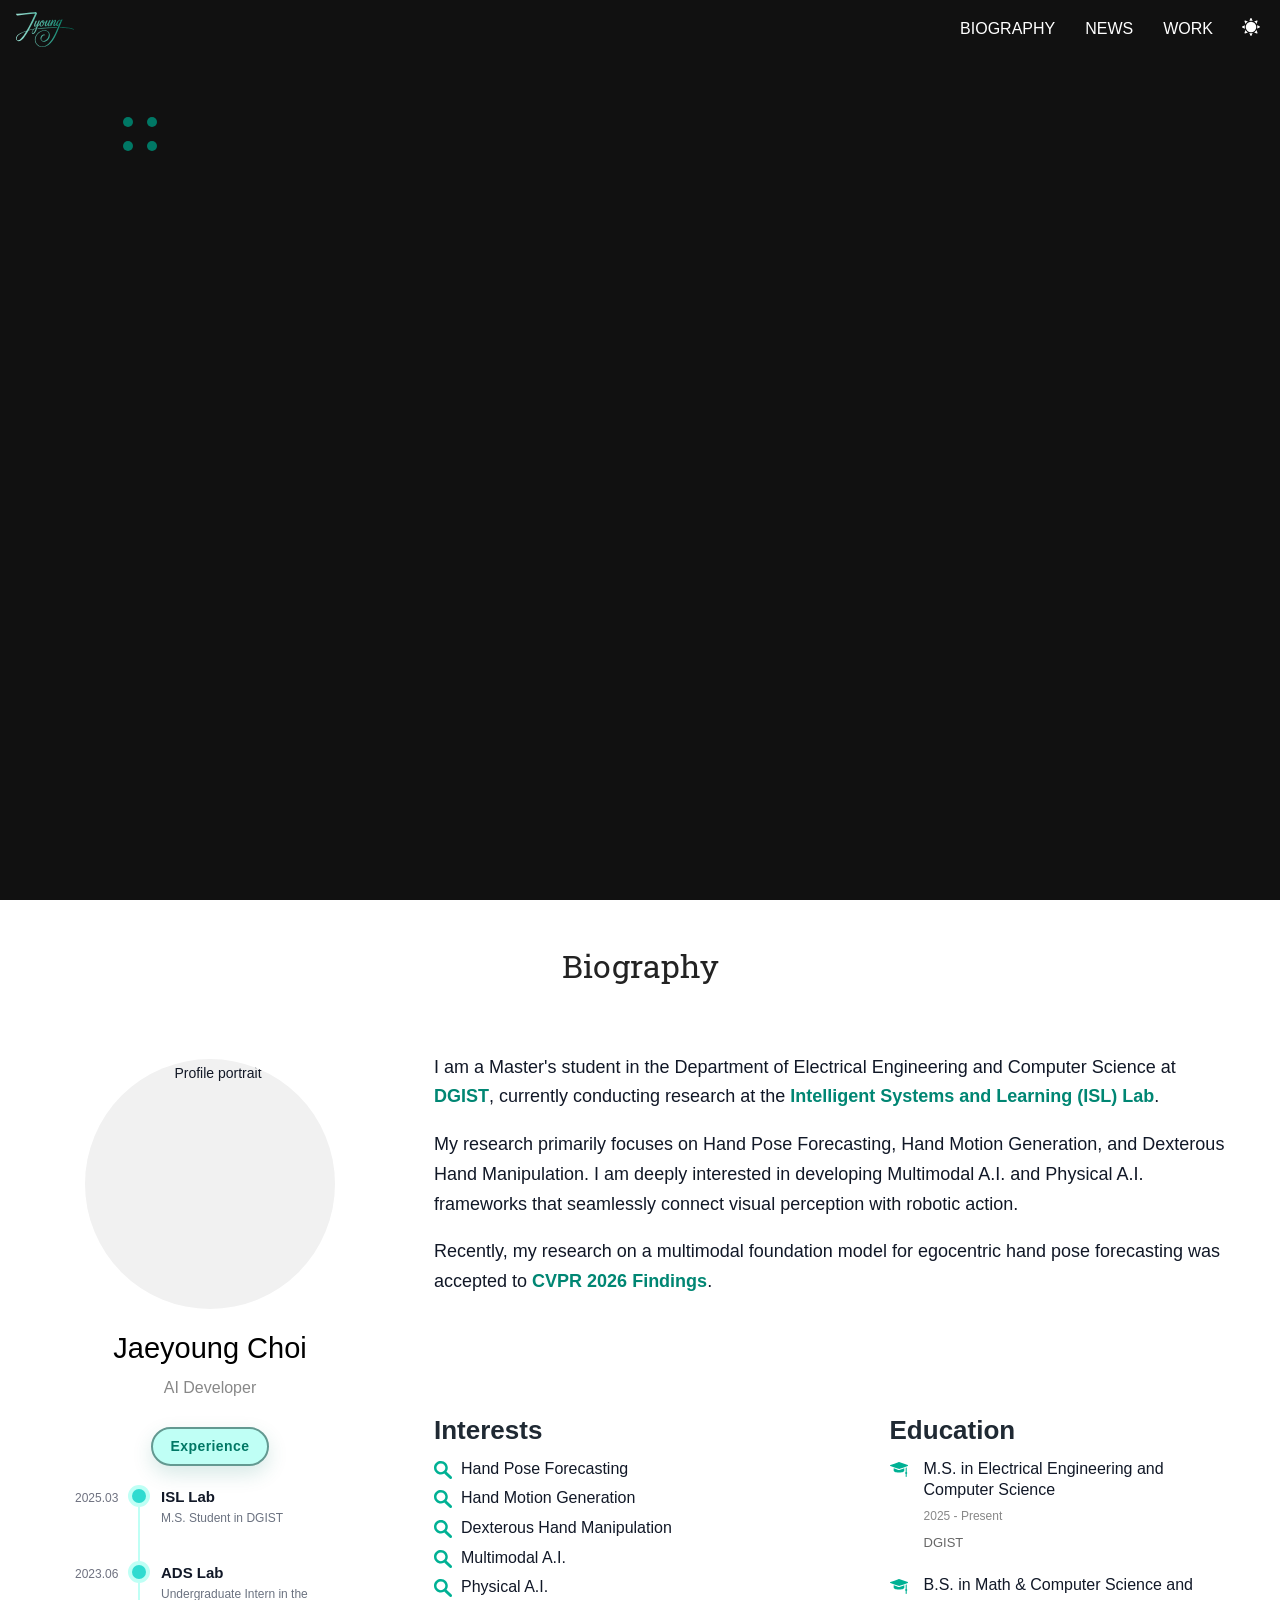
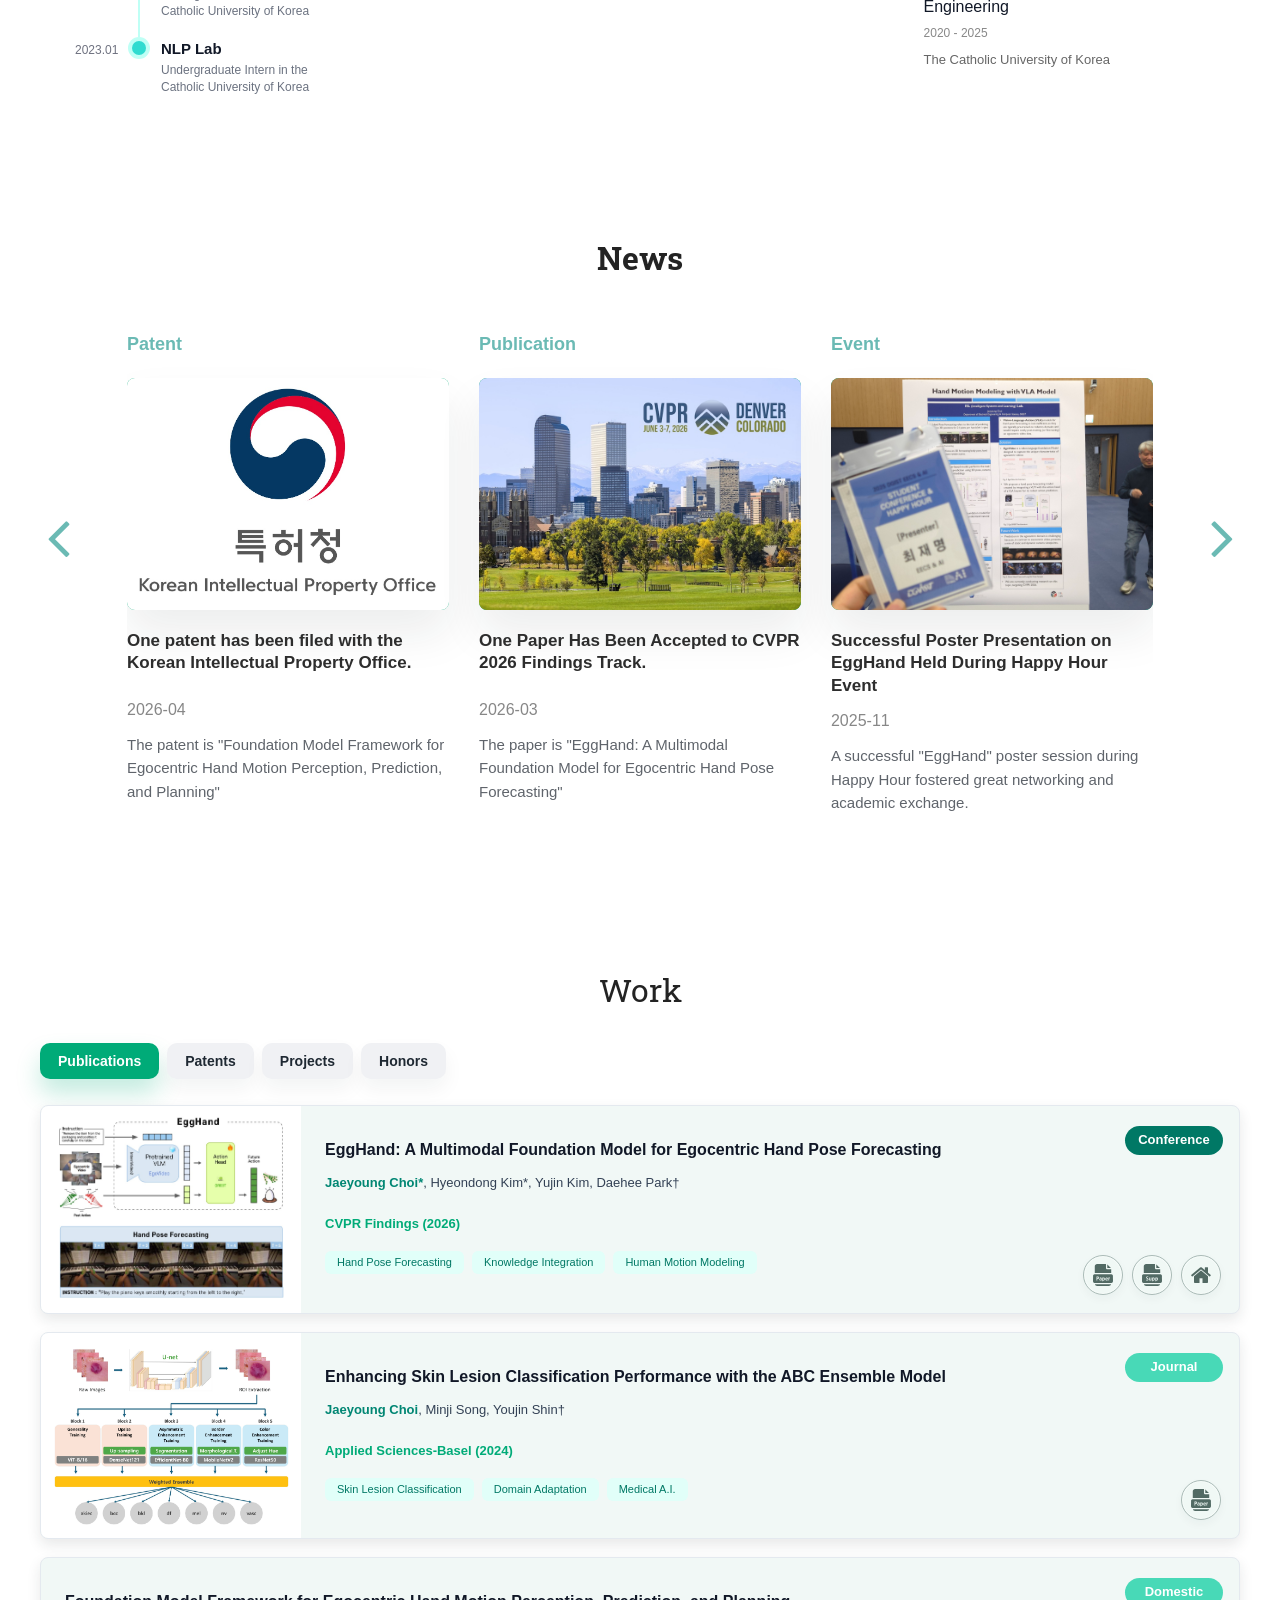
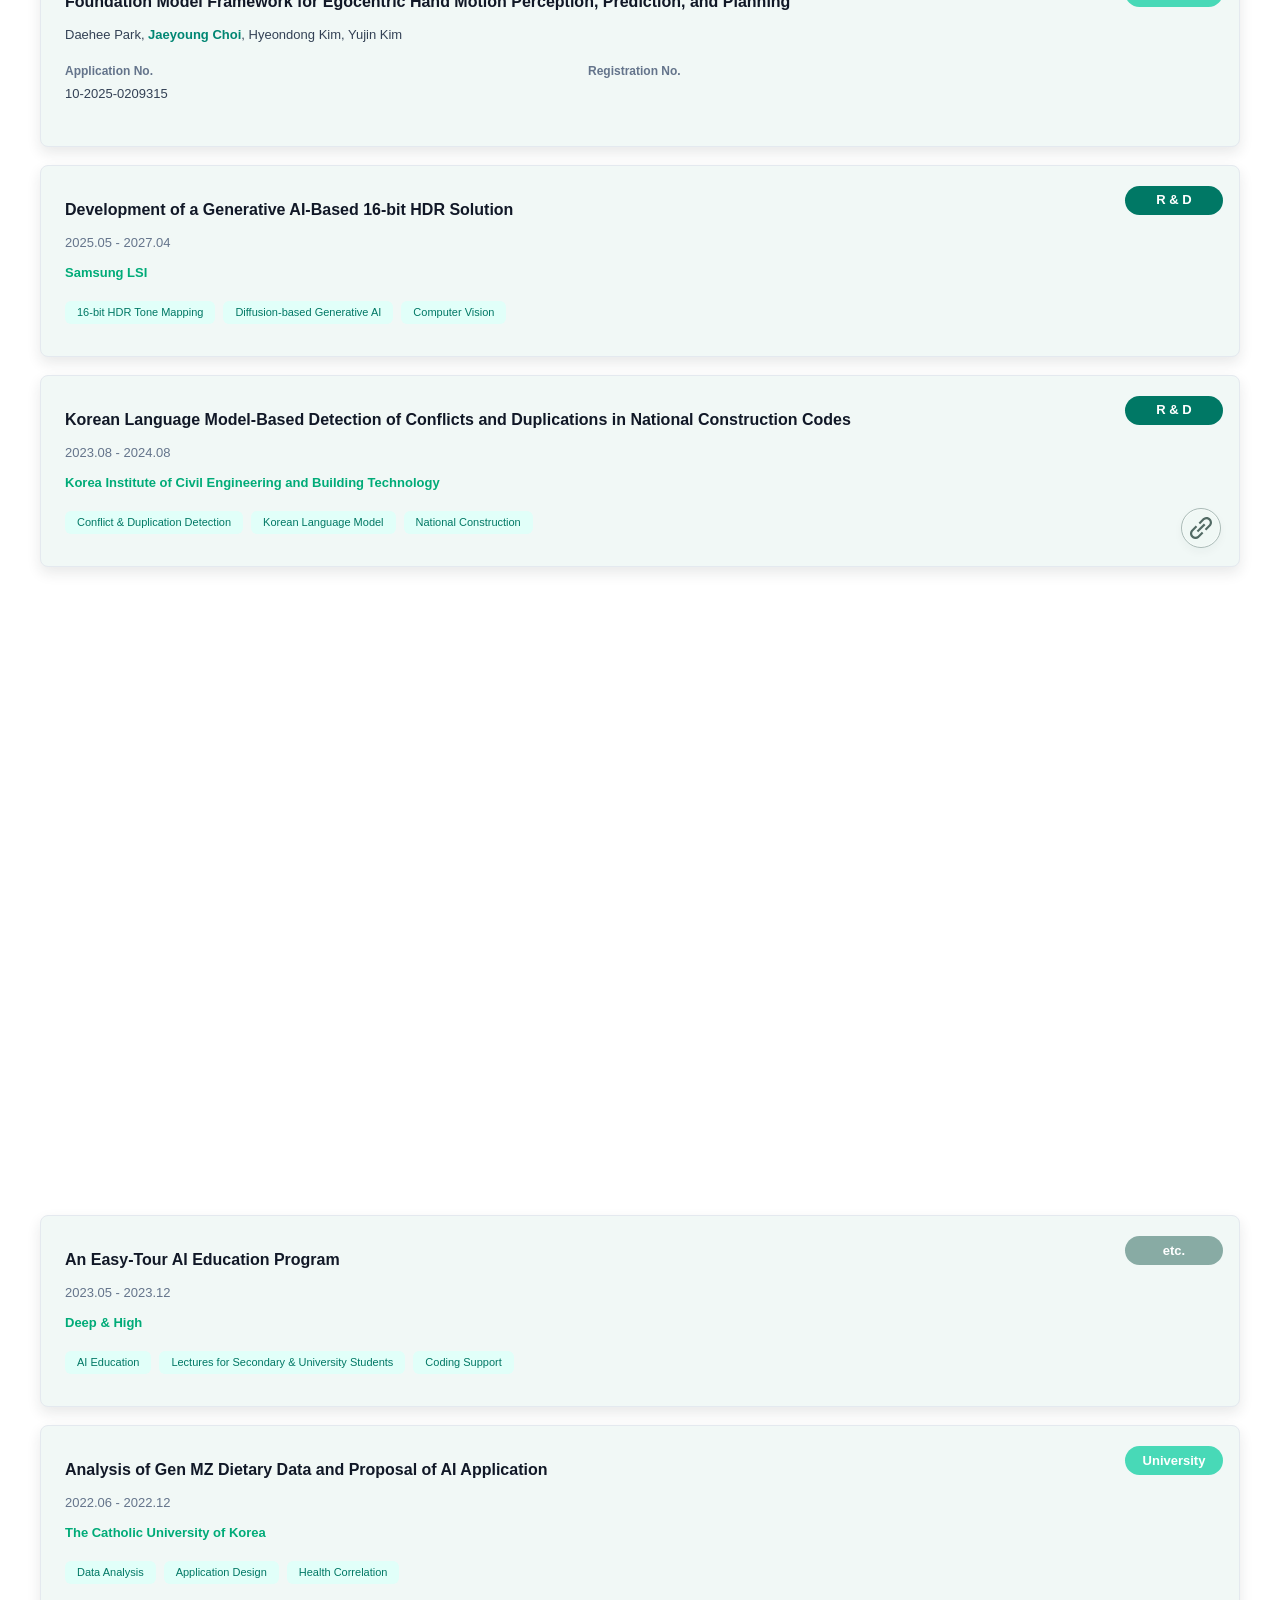
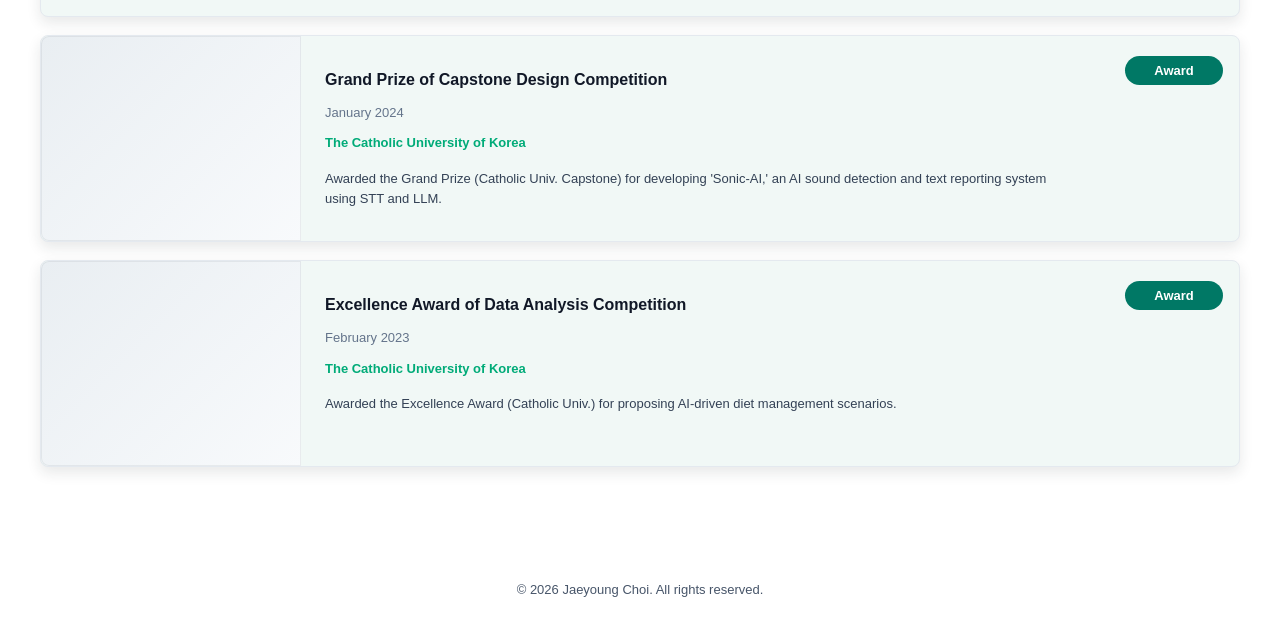
==== index.html @ e2208c58 "Add files via upload" ====
<!doctype html>
<html lang="en">
<head>
  <meta charset="utf-8">
  <meta name="viewport" content="width=device-width, initial-scale=1">
  <title>JYOUNG</title>
  <script>
    (function () {
      try {
        if (localStorage.getItem("personal-page-theme") === "dark") {
          document.documentElement.className += " theme-dark";
        }
      } catch (error) {}
    })();
  </script>

  <link rel="stylesheet" href="https://maxcdn.bootstrapcdn.com/bootstrap/3.4.1/css/bootstrap.min.css">
  <link rel="stylesheet" href="https://cdnjs.cloudflare.com/ajax/libs/font-awesome/4.7.0/css/font-awesome.min.css">
  <link rel="stylesheet" href="https://cdnjs.cloudflare.com/ajax/libs/fullPage.js/2.9.7/jquery.fullpage.min.css">
  <link rel="stylesheet" href="https://cdnjs.cloudflare.com/ajax/libs/animate.css/3.7.2/animate.min.css">
  <link href="https://fonts.googleapis.com/css?family=Montserrat:400,700|Roboto+Slab:700" rel="stylesheet">
  <link rel="icon" href="fig/favicon.ico?v=20260524-01" type="image/x-icon">
  <link rel="shortcut icon" href="fig/favicon.ico?v=20260524-01" type="image/x-icon">
  <link rel="stylesheet" href="css/main.css?v=20260524-09">
  <link rel="stylesheet" href="css/full.css?v=20260524-135">
</head>
<body>
  <!-- navbar header -->
  <div class="nav-header">
    <div class="nav-brand">
      <a href="#home" aria-label="Go to home">
        <img src="fig/home/logo.svg" alt="Jaeyoung Choi logo">
      </a>
    </div>
    <i class="fa fa-bars fa-3x"></i>
    <div class="header-links">
      <ul>
        <li class="theme-toggle-item">
          <button type="button" id="theme-toggle" class="theme-toggle" aria-label="Toggle dark mode" aria-pressed="false">
            <span class="theme-icon theme-icon-light" aria-hidden="true"></span>
            <span class="theme-icon theme-icon-dark" aria-hidden="true"></span>
            <i class="fa fa-moon-o theme-icon-fallback" aria-hidden="true"></i>
          </button>
        </li>
        <li data-menuanchor="work"><a href="#work">WORK</a></li>
        <li data-menuanchor="news"><a href="#news">NEWS</a></li>
        <li data-menuanchor="biography"><a href="#biography">BIOGRAPHY</a></li>
      </ul>
    </div>
  </div>
  <!-- end navbar header -->

  <!-- sidebar slider -->
  <div class="nav-screen">
    <i class="fa fa-times fa-3x"></i>
    <div class="nav-container">
      <div class="nav-links">
        <ul id='myMenu'>
          <li data-menuanchor="biography"><a href="#biography">BIOGRAPHY</a></li>
          <li data-menuanchor="news"><a href="#news">NEWS</a></li>
          <li data-menuanchor="work"><a href="#work">WORK</a></li>
        </ul>
      </div>
    </div>
  </div>
  <!-- end navbar slider -->

  <!-- begin fullpage -->

  <div id="fullpage">

    <!-- begin section -->

    <div class="section aboutme embedded-home" data-anchor="home">
      <div class="home-embed">
        <div class="wrapper">
          <canvas id="stars"></canvas>
          <canvas id="yahia"></canvas>
          <div class="container">
            <div class="template color-yellow" data-template="home">
              <main>
                <h1>
                  <span>A <mark>21 years</mark> old</span>
                  <span>interaction designer</span>
                </h1>
                <div class="p"><span>hello@yahiarefaiea.com</span><span>(+963) 96 2295 406</span></div>
                <div class="home-social-links" aria-label="Social links"></div>
                <div class="links">
                  <a class="link color-yellow" href="https://beta.yahiarefaiea.com/#bucket" title="View my bucket list" target="_blank">View my bucket list</a>
                  <a class="link color-green" href="https://beta.yahiarefaiea.com/#secret" title="Tell me a secret" target="_blank">Tell me a secret</a>
                  <a class="link color-red" href="https://beta.yahiarefaiea.com/Yahia_Refaiea_Resume.pdf" title="Download my resume" target="_blank">Download my resume</a>
                </div>
              </main>
              <div class="home-stats" aria-label="Work counts"></div>
            </div>
            <div class="loading" id="identity" title="Yahia Refaiea identity">
              <div></div>
              <div></div>
              <div></div>
              <div></div>
            </div>
            <a class="loading" id="signature" href="https://beta.yahiarefaiea.com/" title="Go to home" target="_blank"></a>
          </div>
        </div>
      </div>
    </div>
    <!-- end section -->

    <!-- begin section -->

    <div class="section biography-section" data-anchor="biography">
      <div class="biography">
        <h1 class="biography-title">Biography</h1>
        <aside class="biography-profile">
          <div class="biography-photo">
            <img src="fig/biography/new-person.png" alt="Profile portrait">
          </div>
          <h2>Yahia Refaiea</h2>
          <p>Interaction Designer</p>
          <div class="experience-timeline" aria-label="Experience">
            <h3>Experience</h3>
            <div class="experience-item">
              <div class="experience-marker">
                <span>2024</span>
                <i></i>
              </div>
              <div class="experience-copy">
                <strong>Portfolio Design</strong>
                <small>Personal website and interaction study</small>
              </div>
            </div>
            <div class="experience-item">
              <div class="experience-marker">
                <span>2023</span>
                <i></i>
              </div>
              <div class="experience-copy">
                <strong>Front-end Practice</strong>
                <small>Responsive layouts and UI components</small>
              </div>
            </div>
            <div class="experience-item">
              <div class="experience-marker">
                <span>2022</span>
                <i></i>
              </div>
              <div class="experience-copy">
                <strong>Creative Coding</strong>
                <small>Motion, particles, and visual experiments</small>
              </div>
            </div>
          </div>
        </aside>

        <main class="biography-content">
          <p>I am an interaction designer focused on shaping clean, responsive, and memorable digital experiences. I enjoy turning simple ideas into interfaces that feel clear, useful, and a little personal.</p>
          <p>My work combines visual design, front-end development, and motion details to build pages that feel natural across desktop and mobile. I care about readable layouts, gentle interaction, and making each screen easy to understand.</p>
          <p>Recently, I have been exploring portfolio systems, creative coding, and small interface moments that make personal websites feel alive without getting in the way.</p>

          <div class="biography-details">
            <section>
              <h2>Interests</h2>
              <ul>
                <li><i class="fa fa-book"></i> Interaction Design</li>
                <li><i class="fa fa-book"></i> Front-end Development</li>
                <li><i class="fa fa-book"></i> Creative Coding & Motion</li>
              </ul>
            </section>

            <section>
              <h2>Education</h2>
              <ul class="education-list">
                <li><i class="fa fa-graduation-cap"></i><span>Design Systems & Interface Craft</span><small>Portfolio Practice</small></li>
                <li><i class="fa fa-graduation-cap"></i><span>Responsive Web Design</span><small>Front-end Development</small></li>
                <li><i class="fa fa-graduation-cap"></i><span>Visual Communication</span><small>Interaction Design</small></li>
              </ul>
            </section>
          </div>
        </main>
      </div>
    </div>
    <!-- end section -->

    <!-- begin section -->

    <div class="section news-section fp-auto-height" data-anchor="news">
      <div class="news-content">
        <div class="news-heading">
          <h1 class="wow fadeInDown" data-wow-delay="0.2s">News</h1>
        </div>
        <div class="news-carousel">
          <button class="news-arrow news-arrow-left" type="button" aria-label="Previous news">
            <i class="fa fa-angle-left" aria-hidden="true"></i>
          </button>
          <div class="news-list">
            <article class="news-item wow fadeInUp" data-wow-delay="0.2s">
              <strong class="news-category">Publication</strong>
              <div class="news-thumb news-thumb-icml" aria-label="ICML 2026">
                <span>ICML</span>
                <small>International Conference<br>On Machine Learning</small>
              </div>
              <h2>3 papers have been accepted to ICML 2026</h2>
              <time datetime="2026-05">2026-05</time>
              <p>Research updates and publication details can be summarized here.</p>
            </article>
            <article class="news-item wow fadeInUp" data-wow-delay="0.3s">
              <strong class="news-category">Publication</strong>
              <div class="news-thumb news-thumb-neuro" aria-label="Neurocomputing">
                <span>Neurocomputing</span>
                <small>An International Journal</small>
              </div>
              <h2>One paper has been accepted to Neurocomputing</h2>
              <time datetime="2026-05">2026-05</time>
              <p>A short description for this news item can be written in this area.</p>
            </article>
            <article class="news-item wow fadeInUp" data-wow-delay="0.4s">
              <strong class="news-category">Award</strong>
              <div class="news-thumb news-thumb-award" aria-label="Science and ICT Day 2026">
                <span>2026</span>
                <small>Science &amp; ICT Day</small>
              </div>
              <h2>Prof. Minsu Cho was awarded the Presidential Commendation at the...</h2>
              <time datetime="2026-04">2026-04</time>
              <p>Use this space for additional award context or a brief announcement.</p>
            </article>
            <article class="news-item wow fadeInUp" data-wow-delay="0.5s">
              <strong class="news-category">Award</strong>
              <div class="news-thumb news-thumb-postech" aria-label="POSTECH">
                <span>POSTECH</span>
              </div>
              <h2>Hyunmin Kim won the POSTECHIAN fellowship award.</h2>
              <time datetime="2026-03">2026-03</time>
              <p>Supporting notes for the fellowship news can be placed below the date.</p>
            </article>
          </div>
          <button class="news-arrow news-arrow-right" type="button" aria-label="Next news">
            <i class="fa fa-angle-right" aria-hidden="true"></i>
          </button>
        </div>
      </div>
    </div>
    <!-- end section -->

    <!-- begin section -->

    <div class="section work-section" data-anchor="work">
      <div class="work-content">
        <h1 class="wow fadeInDown" data-wow-delay="0.2s">Work</h1>
        <div class="work-filters" aria-label="Work filters">
          <button class="work-filter is-active" type="button" data-work-filter="publications">Publications</button>
          <button class="work-filter" type="button" data-work-filter="patents">Patents</button>
          <button class="work-filter" type="button" data-work-filter="projects">Projects</button>
          <button class="work-filter" type="button" data-work-filter="awards">Honors</button>
        </div>
        <div class="work-list">
          <article class="work-item has-work-links" data-work-category="publications">
            <div class="work-thumb" aria-label="Publication image placeholder"></div>
            <span class="work-badge is-arxiv">arXiv</span>
            <div class="work-copy">
              <h2>BitTP: The Lightweight Trajectory Prediction Model with BitLLM for Edge-Devices</h2>
              <p class="work-authors">Mincheol Kang*, Hyunjin Lim*, Bomin Kang*, Daehee Park</p>
              <p class="work-venue">CVPR Findings (2026)</p>
              <ul class="work-tags">
                <li>LLM Quantization</li>
                <li>On-Device A.I.</li>
                <li>Autonomous Driving</li>
              </ul>
            </div>
            <div class="work-links">
              <a class="work-link is-paper" href="#paper" target="_self" rel="noopener" aria-label="Paper">
                <span class="work-link-file"><i class="fa fa-file-text-o" aria-hidden="true"></i><span class="work-link-file-label">Paper</span></span>
              </a>
              <a class="work-link is-supp" href="#supp" target="_self" rel="noopener" aria-label="Supp">
                <span class="work-link-file"><i class="fa fa-file-archive-o" aria-hidden="true"></i><span class="work-link-file-label">Supp</span></span>
              </a>
              <a class="work-link is-home" href="#project" target="_self" rel="noopener" aria-label="Project">
                <i class="fa fa-home" aria-hidden="true"></i>
              </a>
              <a class="work-link is-github" href="#code" target="_self" rel="noopener" aria-label="Code">
                <i class="fa fa-github" aria-hidden="true"></i>
              </a>
            </div>
          </article>
          <article class="work-item" data-work-category="publications">
            <div class="work-thumb" aria-label="Publication image placeholder"></div>
            <span class="work-badge">Conference</span>
            <div class="work-copy">
              <h2>EggHand: A Multimodal Foundation Model for Egocentric Hand Pose Forecasting</h2>
              <p class="work-authors">Jaeyoung Choi*, Hyeondong Kim*, Yujin Kim, Daehee Park</p>
              <p class="work-venue">CVPR Findings (2026)</p>
              <ul class="work-tags">
                <li>Hand Pose Forecasting</li>
                <li>Knowledge Integration</li>
                <li>Human Motion Modeling</li>
              </ul>
            </div>
          </article>
          <article class="work-item has-work-links" data-work-category="projects">
            <span class="work-badge is-etc">etc.</span>
            <h2>Personal Website: Responsive Portfolio Interface and Interaction System</h2>
            <time class="work-period" datetime="2026">2026 - Present</time>
            <p class="work-institution">Independent Design and Front-end Project</p>
            <ul class="work-tags">
              <li>Interaction Design</li>
              <li>Responsive Layout</li>
              <li>Creative Coding</li>
            </ul>
            <div class="work-links">
              <a class="work-link is-link" href="#project-link" target="_self" rel="noopener" aria-label="Link">
                <i class="fa fa-link" aria-hidden="true"></i>
              </a>
            </div>
          </article>
          <article class="work-item" data-work-category="projects">
            <span class="work-badge is-university">University</span>
            <h2>University Interface Study for Biography, News, and Work Sections</h2>
            <time class="work-period" datetime="2026">2026</time>
            <p class="work-institution">Personal Page Study</p>
            <ul class="work-tags">
              <li>Information Architecture</li>
              <li>Section Design</li>
              <li>UI Refinement</li>
            </ul>
          </article>
          <article class="work-item has-work-links" data-work-category="patents">
            <span class="work-badge is-domestic">Domestic</span>
            <h2>Adaptive Interaction Layout System for Personal Web Interfaces</h2>
            <p class="work-inventors">Yahia Refaiea</p>
            <dl class="work-patent-meta">
              <div>
                <dt>Application No.</dt>
                <dd>10-2026-0000000</dd>
              </div>
              <div>
                <dt>Registration No.</dt>
                <dd>10-0000000</dd>
              </div>
            </dl>
            <div class="work-links">
              <a class="work-link is-link" href="#patent-link" target="_self" rel="noopener" aria-label="Link">
                <i class="fa fa-link" aria-hidden="true"></i>
              </a>
            </div>
          </article>
          <article class="work-item" data-work-category="patents">
            <span class="work-badge is-international">International</span>
            <h2>International Adaptive Interaction Layout System for Personal Web Interfaces</h2>
            <p class="work-inventors">Yahia Refaiea</p>
            <dl class="work-patent-meta">
              <div>
                <dt>Application No.</dt>
                <dd></dd>
              </div>
              <div>
                <dt>Registration No.</dt>
                <dd></dd>
              </div>
            </dl>
          </article>
          <article class="work-item" data-work-category="awards">
            <div class="work-thumb" aria-label="Award image placeholder"></div>
            <span class="work-badge">Award</span>
            <div class="work-copy">
              <h2>Interaction Design Excellence Award</h2>
              <time class="work-date" datetime="2026-03">March 2026</time>
              <p class="work-affiliation">Personal Website Project</p>
              <p class="work-description">Recognized for a responsive portfolio interface, refined visual hierarchy, and interactive first-screen experience.</p>
            </div>
          </article>
          <article class="work-item" data-work-category="awards">
            <div class="work-thumb" aria-label="Grant image placeholder"></div>
            <span class="work-badge is-grant">Grant</span>
            <div class="work-copy">
              <h2>Creative Interface Development Grant</h2>
              <time class="work-date" datetime="2026-02">February 2026</time>
              <p class="work-affiliation">Independent Design Study</p>
              <p class="work-description">Supported continued exploration of motion, responsive layout systems, and personal web interaction patterns.</p>
            </div>
          </article>
        </div>
        <p class="work-empty">No items yet.</p>
      </div>
    </div>
    <!-- end section -->

    <footer class="site-copyright">
      &copy; 2026 Jaeyoung Choi. All rights reserved.
    </footer>

  </div>
  <!-- end fullpage -->
  <script src="js/theme.js?v=20260524-02"></script>
  <script src="https://ajax.googleapis.com/ajax/libs/jquery/2.2.4/jquery.min.js"></script>
  <script src="https://maxcdn.bootstrapcdn.com/bootstrap/3.4.1/js/bootstrap.min.js"></script>
  <script src="https://cdnjs.cloudflare.com/ajax/libs/fullPage.js/2.9.7/jquery.fullpage.min.js"></script>
  <script src="https://cdnjs.cloudflare.com/ajax/libs/wow/1.1.2/wow.min.js"></script>
  <script src="https://cdnjs.cloudflare.com/ajax/libs/three.js/r128/three.min.js"></script>
  <script src="https://cdnjs.cloudflare.com/ajax/libs/mobile-detect/1.4.5/mobile-detect.min.js"></script>
  <script src="https://cdnjs.cloudflare.com/ajax/libs/malihu-custom-scrollbar-plugin/3.1.5/jquery.mCustomScrollbar.concat.min.js"></script>
  <script src="js/content-loader.js?v=20260524-29"></script>
  <script src="js/main.js?v=20260524-16"></script>
  <script src="js/full.js?v=20260524-35"></script>
</body>
</html>
---- css/main.css ----
/*
 *  yahiarefaiea-official-website-beta 1.0.0
 *  
 *  I’m a 21 years old handsome guy who grows up in a small town in Syria.
 *  http://beta.yahiarefaiea.com/
 *  hello@yahiarefaiea.com
 *  
 *  Last update on: 2018/10/24
 *  ©2018 Yahia Refaiea. all rights reserved.
 */

.mCustomScrollbar {
  -ms-touch-action: pinch-zoom;
  touch-action: pinch-zoom;
/* direct pointer events to js */
}
.mCustomScrollbar.mCS_no_scrollbar,
.mCustomScrollbar.mCS_touch_action {
  -ms-touch-action: auto;
  touch-action: auto;
}
.mCustomScrollBox {
/* contains plugin's markup */
  position: relative;
  overflow: hidden;
  height: 100%;
  max-width: 100%;
  outline: none;
  direction: ltr;
}
.mCSB_container {
/* contains the original content */
  overflow: hidden;
  width: auto;
  height: auto;
}
.mCSB_inside > .mCSB_container {
  margin-right: 30px;
}
.mCSB_container.mCS_no_scrollbar_y.mCS_y_hidden {
  margin-right: 0;
}
.mCS-dir-rtl > .mCSB_inside > .mCSB_container {
/* RTL direction/left-side scrollbar */
  margin-right: 0;
  margin-left: 30px;
}
.mCS-dir-rtl > .mCSB_inside > .mCSB_container.mCS_no_scrollbar_y.mCS_y_hidden {
  margin-left: 0;
}
.mCSB_scrollTools {
/* contains scrollbar markup (draggable element, dragger rail, buttons etc.) */
  position: absolute;
  width: 16px;
  height: auto;
  left: auto;
  top: 0;
  right: 0;
  bottom: 0;
}
.mCSB_outside + .mCSB_scrollTools {
  right: -26px;
}
.mCS-dir-rtl > .mCSB_inside > .mCSB_scrollTools,
.mCS-dir-rtl > .mCSB_outside + .mCSB_scrollTools {
/* RTL direction/left-side scrollbar */
  right: auto;
  left: 0;
}
.mCS-dir-rtl > .mCSB_outside + .mCSB_scrollTools {
  left: -26px;
}
.mCSB_scrollTools .mCSB_draggerContainer {
/* contains the draggable element and dragger rail markup */
  position: absolute;
  top: 0;
  left: 0;
  bottom: 0;
  right: 0;
  height: auto;
}
.mCSB_scrollTools a + .mCSB_draggerContainer {
  margin: 20px 0;
}
.mCSB_scrollTools .mCSB_draggerRail {
  width: 2px;
  height: 100%;
  margin: 0 auto;
  -webkit-border-radius: 16px;
  -moz-border-radius: 16px;
  border-radius: 16px;
}
.mCSB_scrollTools .mCSB_dragger {
/* the draggable element */
  cursor: pointer;
  width: 100%;
  height: 30px; /* minimum dragger height */
  z-index: 1;
}
.mCSB_scrollTools .mCSB_dragger .mCSB_dragger_bar {
/* the dragger element */
  position: relative;
  width: 4px;
  height: 100%;
  margin: 0 auto;
  -webkit-border-radius: 16px;
  -moz-border-radius: 16px;
  border-radius: 16px;
  text-align: center;
}
.mCSB_scrollTools_vertical.mCSB_scrollTools_onDrag_expand .mCSB_dragger.mCSB_dragger_onDrag_expanded .mCSB_dragger_bar,
.mCSB_scrollTools_vertical.mCSB_scrollTools_onDrag_expand .mCSB_draggerContainer:hover .mCSB_dragger .mCSB_dragger_bar {
  width: 12px;
/* auto-expanded scrollbar */
}
.mCSB_scrollTools_vertical.mCSB_scrollTools_onDrag_expand .mCSB_dragger.mCSB_dragger_onDrag_expanded + .mCSB_draggerRail,
.mCSB_scrollTools_vertical.mCSB_scrollTools_onDrag_expand .mCSB_draggerContainer:hover .mCSB_draggerRail {
  width: 8px;
/* auto-expanded scrollbar */
}
.mCSB_scrollTools .mCSB_buttonUp,
.mCSB_scrollTools .mCSB_buttonDown {
  display: block;
  position: absolute;
  height: 20px;
  width: 100%;
  overflow: hidden;
  margin: 0 auto;
  cursor: pointer;
}
.mCSB_scrollTools .mCSB_buttonDown {
  bottom: 0;
}
.mCSB_horizontal.mCSB_inside > .mCSB_container {
  margin-right: 0;
  margin-bottom: 30px;
}
.mCSB_horizontal.mCSB_outside > .mCSB_container {
  min-height: 100%;
}
.mCSB_horizontal > .mCSB_container.mCS_no_scrollbar_x.mCS_x_hidden {
  margin-bottom: 0;
}
.mCSB_scrollTools.mCSB_scrollTools_horizontal {
  width: auto;
  height: 16px;
  top: auto;
  right: 0;
  bottom: 0;
  left: 0;
}
.mCustomScrollBox + .mCSB_scrollTools.mCSB_scrollTools_horizontal,
.mCustomScrollBox + .mCSB_scrollTools + .mCSB_scrollTools.mCSB_scrollTools_horizontal {
  bottom: -26px;
}
.mCSB_scrollTools.mCSB_scrollTools_horizontal a + .mCSB_draggerContainer {
  margin: 0 20px;
}
.mCSB_scrollTools.mCSB_scrollTools_horizontal .mCSB_draggerRail {
  width: 100%;
  height: 2px;
  margin: 7px 0;
}
.mCSB_scrollTools.mCSB_scrollTools_horizontal .mCSB_dragger {
  width: 30px; /* minimum dragger width */
  height: 100%;
  left: 0;
}
.mCSB_scrollTools.mCSB_scrollTools_horizontal .mCSB_dragger .mCSB_dragger_bar {
  width: 100%;
  height: 4px;
  margin: 6px auto;
}
.mCSB_scrollTools_horizontal.mCSB_scrollTools_onDrag_expand .mCSB_dragger.mCSB_dragger_onDrag_expanded .mCSB_dragger_bar,
.mCSB_scrollTools_horizontal.mCSB_scrollTools_onDrag_expand .mCSB_draggerContainer:hover .mCSB_dragger .mCSB_dragger_bar {
  height: 12px; /* auto-expanded scrollbar */
  margin: 2px auto;
}
.mCSB_scrollTools_horizontal.mCSB_scrollTools_onDrag_expand .mCSB_dragger.mCSB_dragger_onDrag_expanded + .mCSB_draggerRail,
.mCSB_scrollTools_horizontal.mCSB_scrollTools_onDrag_expand .mCSB_draggerContainer:hover .mCSB_draggerRail {
  height: 8px; /* auto-expanded scrollbar */
  margin: 4px 0;
}
.mCSB_scrollTools.mCSB_scrollTools_horizontal .mCSB_buttonLeft,
.mCSB_scrollTools.mCSB_scrollTools_horizontal .mCSB_buttonRight {
  display: block;
  position: absolute;
  width: 20px;
  height: 100%;
  overflow: hidden;
  margin: 0 auto;
  cursor: pointer;
}
.mCSB_scrollTools.mCSB_scrollTools_horizontal .mCSB_buttonLeft {
  left: 0;
}
.mCSB_scrollTools.mCSB_scrollTools_horizontal .mCSB_buttonRight {
  right: 0;
}
.mCSB_container_wrapper {
  position: absolute;
  height: auto;
  width: auto;
  overflow: hidden;
  top: 0;
  left: 0;
  right: 0;
  bottom: 0;
  margin-right: 30px;
  margin-bottom: 30px;
}
.mCSB_container_wrapper > .mCSB_container {
  padding-right: 30px;
  padding-bottom: 30px;
  -webkit-box-sizing: border-box;
  -moz-box-sizing: border-box;
  box-sizing: border-box;
}
.mCSB_vertical_horizontal > .mCSB_scrollTools.mCSB_scrollTools_vertical {
  bottom: 20px;
}
.mCSB_vertical_horizontal > .mCSB_scrollTools.mCSB_scrollTools_horizontal {
  right: 20px;
}
.mCSB_container_wrapper.mCS_no_scrollbar_x.mCS_x_hidden + .mCSB_scrollTools.mCSB_scrollTools_vertical {
  bottom: 0;
}
.mCSB_container_wrapper.mCS_no_scrollbar_y.mCS_y_hidden + .mCSB_scrollTools ~ .mCSB_scrollTools.mCSB_scrollTools_horizontal,
.mCS-dir-rtl > .mCustomScrollBox.mCSB_vertical_horizontal.mCSB_inside > .mCSB_scrollTools.mCSB_scrollTools_horizontal {
  right: 0;
}
.mCS-dir-rtl > .mCustomScrollBox.mCSB_vertical_horizontal.mCSB_inside > .mCSB_scrollTools.mCSB_scrollTools_horizontal {
  left: 20px;
}
.mCS-dir-rtl > .mCustomScrollBox.mCSB_vertical_horizontal.mCSB_inside > .mCSB_container_wrapper.mCS_no_scrollbar_y.mCS_y_hidden + .mCSB_scrollTools ~ .mCSB_scrollTools.mCSB_scrollTools_horizontal {
  left: 0;
}
.mCS-dir-rtl > .mCSB_inside > .mCSB_container_wrapper {
/* RTL direction/left-side scrollbar */
  margin-right: 0;
  margin-left: 30px;
}
.mCSB_container_wrapper.mCS_no_scrollbar_y.mCS_y_hidden > .mCSB_container {
  padding-right: 0;
}
.mCSB_container_wrapper.mCS_no_scrollbar_x.mCS_x_hidden > .mCSB_container {
  padding-bottom: 0;
}
.mCustomScrollBox.mCSB_vertical_horizontal.mCSB_inside > .mCSB_container_wrapper.mCS_no_scrollbar_y.mCS_y_hidden {
  margin-right: 0; /* non-visible scrollbar */
  margin-left: 0;
}
.mCustomScrollBox.mCSB_vertical_horizontal.mCSB_inside > .mCSB_container_wrapper.mCS_no_scrollbar_x.mCS_x_hidden {
  margin-bottom: 0;
}
.mCSB_scrollTools,
.mCSB_scrollTools .mCSB_dragger .mCSB_dragger_bar,
.mCSB_scrollTools .mCSB_buttonUp,
.mCSB_scrollTools .mCSB_buttonDown,
.mCSB_scrollTools .mCSB_buttonLeft,
.mCSB_scrollTools .mCSB_buttonRight {
  -webkit-transition: opacity 0.2s ease-in-out, background-color 0.2s ease-in-out;
  -moz-transition: opacity 0.2s ease-in-out, background-color 0.2s ease-in-out;
  -o-transition: opacity 0.2s ease-in-out, background-color 0.2s ease-in-out;
  -webkit-transition: opacity 0.2s ease-in-out, background-color 0.2s ease-in-out;
  transition: opacity 0.2s ease-in-out, background-color 0.2s ease-in-out;
}
.mCSB_scrollTools_vertical.mCSB_scrollTools_onDrag_expand .mCSB_dragger_bar,
.mCSB_scrollTools_vertical.mCSB_scrollTools_onDrag_expand .mCSB_draggerRail,
.mCSB_scrollTools_horizontal.mCSB_scrollTools_onDrag_expand .mCSB_dragger_bar,
.mCSB_scrollTools_horizontal.mCSB_scrollTools_onDrag_expand .mCSB_draggerRail {
  -webkit-transition: width 0.2s ease-out 0.2s, height 0.2s ease-out 0.2s, margin-left 0.2s ease-out 0.2s, margin-right 0.2s ease-out 0.2s, margin-top 0.2s ease-out 0.2s, margin-bottom 0.2s ease-out 0.2s, opacity 0.2s ease-in-out, background-color 0.2s ease-in-out;
  -moz-transition: width 0.2s ease-out 0.2s, height 0.2s ease-out 0.2s, margin-left 0.2s ease-out 0.2s, margin-right 0.2s ease-out 0.2s, margin-top 0.2s ease-out 0.2s, margin-bottom 0.2s ease-out 0.2s, opacity 0.2s ease-in-out, background-color 0.2s ease-in-out;
  -o-transition: width 0.2s ease-out 0.2s, height 0.2s ease-out 0.2s, margin-left 0.2s ease-out 0.2s, margin-right 0.2s ease-out 0.2s, margin-top 0.2s ease-out 0.2s, margin-bottom 0.2s ease-out 0.2s, opacity 0.2s ease-in-out, background-color 0.2s ease-in-out;
  -webkit-transition: width 0.2s ease-out 0.2s, height 0.2s ease-out 0.2s, margin-left 0.2s ease-out 0.2s, margin-right 0.2s ease-out 0.2s, margin-top 0.2s ease-out 0.2s, margin-bottom 0.2s ease-out 0.2s, opacity 0.2s ease-in-out, background-color 0.2s ease-in-out;
  transition: width 0.2s ease-out 0.2s, height 0.2s ease-out 0.2s, margin-left 0.2s ease-out 0.2s, margin-right 0.2s ease-out 0.2s, margin-top 0.2s ease-out 0.2s, margin-bottom 0.2s ease-out 0.2s, opacity 0.2s ease-in-out, background-color 0.2s ease-in-out;
}
.mCSB_scrollTools {
  -ms-filter: "progid:DXImageTransform.Microsoft.Alpha(Opacity=75)";
  filter: alpha(opacity=75);
  opacity: 0.75;
  filter: "alpha(opacity=75)";
  -ms-filter: "alpha(opacity=75)";
}
.mCS-autoHide > .mCustomScrollBox > .mCSB_scrollTools,
.mCS-autoHide > .mCustomScrollBox ~ .mCSB_scrollTools {
  -ms-filter: "progid:DXImageTransform.Microsoft.Alpha(Opacity=0)";
  filter: alpha(opacity=0);
  opacity: 0;
  filter: "alpha(opacity=0)";
  -ms-filter: "alpha(opacity=0)";
}
.mCustomScrollbar > .mCustomScrollBox > .mCSB_scrollTools.mCSB_scrollTools_onDrag,
.mCustomScrollbar > .mCustomScrollBox ~ .mCSB_scrollTools.mCSB_scrollTools_onDrag,
.mCustomScrollBox:hover > .mCSB_scrollTools,
.mCustomScrollBox:hover ~ .mCSB_scrollTools,
.mCS-autoHide:hover > .mCustomScrollBox > .mCSB_scrollTools,
.mCS-autoHide:hover > .mCustomScrollBox ~ .mCSB_scrollTools {
  -ms-filter: none;
  filter: none;
  opacity: 1;
  filter: "alpha(opacity=100)";
  -ms-filter: "alpha(opacity=100)";
}
.mCSB_scrollTools .mCSB_draggerRail {
  background-color: #000;
  background-color: rgba(0,0,0,0.4);
  filter: "alpha(opacity=40)";
  -ms-filter: "alpha(opacity=40)";
}
.mCSB_scrollTools .mCSB_dragger .mCSB_dragger_bar {
  background-color: #fff;
  background-color: rgba(255,255,255,0.75);
  filter: "alpha(opacity=75)";
  -ms-filter: "alpha(opacity=75)";
}
.mCSB_scrollTools .mCSB_dragger:hover .mCSB_dragger_bar {
  background-color: #fff;
  background-color: rgba(255,255,255,0.85);
  filter: "alpha(opacity=85)";
  -ms-filter: "alpha(opacity=85)";
}
.mCSB_scrollTools .mCSB_dragger:active .mCSB_dragger_bar,
.mCSB_scrollTools .mCSB_dragger.mCSB_dragger_onDrag .mCSB_dragger_bar {
  background-color: #fff;
  background-color: rgba(255,255,255,0.9);
  filter: "alpha(opacity=90)";
  -ms-filter: "alpha(opacity=90)";
}
.mCSB_scrollTools .mCSB_buttonUp,
.mCSB_scrollTools .mCSB_buttonDown,
.mCSB_scrollTools .mCSB_buttonLeft,
.mCSB_scrollTools .mCSB_buttonRight {
  background-image: url("mCSB_buttons.png"); /* css sprites */
  background-repeat: no-repeat;
  -ms-filter: "progid:DXImageTransform.Microsoft.Alpha(Opacity=40)";
  filter: alpha(opacity=40);
  opacity: 0.4;
  filter: "alpha(opacity=40)";
  -ms-filter: "alpha(opacity=40)";
}
.mCSB_scrollTools .mCSB_buttonUp {
  background-position: 0 0;
/* 
		sprites locations 
		light: 0 0, -16px 0, -32px 0, -48px 0, 0 -72px, -16px -72px, -32px -72px
		dark: -80px 0, -96px 0, -112px 0, -128px 0, -80px -72px, -96px -72px, -112px -72px
		*/
}
.mCSB_scrollTools .mCSB_buttonDown {
  background-position: 0 -20px;
/* 
		sprites locations
		light: 0 -20px, -16px -20px, -32px -20px, -48px -20px, 0 -92px, -16px -92px, -32px -92px
		dark: -80px -20px, -96px -20px, -112px -20px, -128px -20px, -80px -92px, -96px -92px, -112 -92px
		*/
}
.mCSB_scrollTools .mCSB_buttonLeft {
  background-position: 0 -40px;
/* 
		sprites locations 
		light: 0 -40px, -20px -40px, -40px -40px, -60px -40px, 0 -112px, -20px -112px, -40px -112px
		dark: -80px -40px, -100px -40px, -120px -40px, -140px -40px, -80px -112px, -100px -112px, -120px -112px
		*/
}
.mCSB_scrollTools .mCSB_buttonRight {
  background-position: 0 -56px;
/* 
		sprites locations 
		light: 0 -56px, -20px -56px, -40px -56px, -60px -56px, 0 -128px, -20px -128px, -40px -128px
		dark: -80px -56px, -100px -56px, -120px -56px, -140px -56px, -80px -128px, -100px -128px, -120px -128px
		*/
}
.mCSB_scrollTools .mCSB_buttonUp:hover,
.mCSB_scrollTools .mCSB_buttonDown:hover,
.mCSB_scrollTools .mCSB_buttonLeft:hover,
.mCSB_scrollTools .mCSB_buttonRight:hover {
  -ms-filter: "progid:DXImageTransform.Microsoft.Alpha(Opacity=75)";
  filter: alpha(opacity=75);
  opacity: 0.75;
  filter: "alpha(opacity=75)";
  -ms-filter: "alpha(opacity=75)";
}
.mCSB_scrollTools .mCSB_buttonUp:active,
.mCSB_scrollTools .mCSB_buttonDown:active,
.mCSB_scrollTools .mCSB_buttonLeft:active,
.mCSB_scrollTools .mCSB_buttonRight:active {
  -ms-filter: "progid:DXImageTransform.Microsoft.Alpha(Opacity=90)";
  filter: alpha(opacity=90);
  opacity: 0.9;
  filter: "alpha(opacity=90)";
  -ms-filter: "alpha(opacity=90)";
}
.mCS-dark.mCSB_scrollTools .mCSB_draggerRail {
  background-color: #000;
  background-color: rgba(0,0,0,0.15);
}
.mCS-dark.mCSB_scrollTools .mCSB_dragger .mCSB_dragger_bar {
  background-color: #000;
  background-color: rgba(0,0,0,0.75);
}
.mCS-dark.mCSB_scrollTools .mCSB_dragger:hover .mCSB_dragger_bar {
  background-color: rgba(0,0,0,0.85);
}
.mCS-dark.mCSB_scrollTools .mCSB_dragger:active .mCSB_dragger_bar,
.mCS-dark.mCSB_scrollTools .mCSB_dragger.mCSB_dragger_onDrag .mCSB_dragger_bar {
  background-color: rgba(0,0,0,0.9);
}
.mCS-dark.mCSB_scrollTools .mCSB_buttonUp {
  background-position: -80px 0;
}
.mCS-dark.mCSB_scrollTools .mCSB_buttonDown {
  background-position: -80px -20px;
}
.mCS-dark.mCSB_scrollTools .mCSB_buttonLeft {
  background-position: -80px -40px;
}
.mCS-dark.mCSB_scrollTools .mCSB_buttonRight {
  background-position: -80px -56px;
}
.mCS-light-2.mCSB_scrollTools .mCSB_draggerRail,
.mCS-dark-2.mCSB_scrollTools .mCSB_draggerRail {
  width: 4px;
  background-color: #fff;
  background-color: rgba(255,255,255,0.1);
  -webkit-border-radius: 1px;
  -moz-border-radius: 1px;
  border-radius: 1px;
}
.mCS-light-2.mCSB_scrollTools .mCSB_dragger .mCSB_dragger_bar,
.mCS-dark-2.mCSB_scrollTools .mCSB_dragger .mCSB_dragger_bar {
  width: 4px;
  background-color: #fff;
  background-color: rgba(255,255,255,0.75);
  -webkit-border-radius: 1px;
  -moz-border-radius: 1px;
  border-radius: 1px;
}
.mCS-light-2.mCSB_scrollTools_horizontal .mCSB_draggerRail,
.mCS-dark-2.mCSB_scrollTools_horizontal .mCSB_draggerRail,
.mCS-light-2.mCSB_scrollTools_horizontal .mCSB_dragger .mCSB_dragger_bar,
.mCS-dark-2.mCSB_scrollTools_horizontal .mCSB_dragger .mCSB_dragger_bar {
  width: 100%;
  height: 4px;
  margin: 6px auto;
}
.mCS-light-2.mCSB_scrollTools .mCSB_dragger:hover .mCSB_dragger_bar {
  background-color: #fff;
  background-color: rgba(255,255,255,0.85);
}
.mCS-light-2.mCSB_scrollTools .mCSB_dragger:active .mCSB_dragger_bar,
.mCS-light-2.mCSB_scrollTools .mCSB_dragger.mCSB_dragger_onDrag .mCSB_dragger_bar {
  background-color: #fff;
  background-color: rgba(255,255,255,0.9);
}
.mCS-light-2.mCSB_scrollTools .mCSB_buttonUp {
  background-position: -32px 0;
}
.mCS-light-2.mCSB_scrollTools .mCSB_buttonDown {
  background-position: -32px -20px;
}
.mCS-light-2.mCSB_scrollTools .mCSB_buttonLeft {
  background-position: -40px -40px;
}
.mCS-light-2.mCSB_scrollTools .mCSB_buttonRight {
  background-position: -40px -56px;
}
.mCS-dark-2.mCSB_scrollTools .mCSB_draggerRail {
  background-color: #000;
  background-color: rgba(0,0,0,0.1);
  -webkit-border-radius: 1px;
  -moz-border-radius: 1px;
  border-radius: 1px;
}
.mCS-dark-2.mCSB_scrollTools .mCSB_dragger .mCSB_dragger_bar {
  background-color: #000;
  background-color: rgba(0,0,0,0.75);
  -webkit-border-radius: 1px;
  -moz-border-radius: 1px;
  border-radius: 1px;
}
.mCS-dark-2.mCSB_scrollTools .mCSB_dragger:hover .mCSB_dragger_bar {
  background-color: #000;
  background-color: rgba(0,0,0,0.85);
}
.mCS-dark-2.mCSB_scrollTools .mCSB_dragger:active .mCSB_dragger_bar,
.mCS-dark-2.mCSB_scrollTools .mCSB_dragger.mCSB_dragger_onDrag .mCSB_dragger_bar {
  background-color: #000;
  background-color: rgba(0,0,0,0.9);
}
.mCS-dark-2.mCSB_scrollTools .mCSB_buttonUp {
  background-position: -112px 0;
}
.mCS-dark-2.mCSB_scrollTools .mCSB_buttonDown {
  background-position: -112px -20px;
}
.mCS-dark-2.mCSB_scrollTools .mCSB_buttonLeft {
  background-position: -120px -40px;
}
.mCS-dark-2.mCSB_scrollTools .mCSB_buttonRight {
  background-position: -120px -56px;
}
.mCS-light-thick.mCSB_scrollTools .mCSB_draggerRail,
.mCS-dark-thick.mCSB_scrollTools .mCSB_draggerRail {
  width: 4px;
  background-color: #fff;
  background-color: rgba(255,255,255,0.1);
  -webkit-border-radius: 2px;
  -moz-border-radius: 2px;
  border-radius: 2px;
}
.mCS-light-thick.mCSB_scrollTools .mCSB_dragger .mCSB_dragger_bar,
.mCS-dark-thick.mCSB_scrollTools .mCSB_dragger .mCSB_dragger_bar {
  width: 6px;
  background-color: #fff;
  background-color: rgba(255,255,255,0.75);
  -webkit-border-radius: 2px;
  -moz-border-radius: 2px;
  border-radius: 2px;
}
.mCS-light-thick.mCSB_scrollTools_horizontal .mCSB_draggerRail,
.mCS-dark-thick.mCSB_scrollTools_horizontal .mCSB_draggerRail {
  width: 100%;
  height: 4px;
  margin: 6px 0;
}
.mCS-light-thick.mCSB_scrollTools_horizontal .mCSB_dragger .mCSB_dragger_bar,
.mCS-dark-thick.mCSB_scrollTools_horizontal .mCSB_dragger .mCSB_dragger_bar {
  width: 100%;
  height: 6px;
  margin: 5px auto;
}
.mCS-light-thick.mCSB_scrollTools .mCSB_dragger:hover .mCSB_dragger_bar {
  background-color: #fff;
  background-color: rgba(255,255,255,0.85);
}
.mCS-light-thick.mCSB_scrollTools .mCSB_dragger:active .mCSB_dragger_bar,
.mCS-light-thick.mCSB_scrollTools .mCSB_dragger.mCSB_dragger_onDrag .mCSB_dragger_bar {
  background-color: #fff;
  background-color: rgba(255,255,255,0.9);
}
.mCS-light-thick.mCSB_scrollTools .mCSB_buttonUp {
  background-position: -16px 0;
}
.mCS-light-thick.mCSB_scrollTools .mCSB_buttonDown {
  background-position: -16px -20px;
}
.mCS-light-thick.mCSB_scrollTools .mCSB_buttonLeft {
  background-position: -20px -40px;
}
.mCS-light-thick.mCSB_scrollTools .mCSB_buttonRight {
  background-position: -20px -56px;
}
.mCS-dark-thick.mCSB_scrollTools .mCSB_draggerRail {
  background-color: #000;
  background-color: rgba(0,0,0,0.1);
  -webkit-border-radius: 2px;
  -moz-border-radius: 2px;
  border-radius: 2px;
}
.mCS-dark-thick.mCSB_scrollTools .mCSB_dragger .mCSB_dragger_bar {
  background-color: #000;
  background-color: rgba(0,0,0,0.75);
  -webkit-border-radius: 2px;
  -moz-border-radius: 2px;
  border-radius: 2px;
}
.mCS-dark-thick.mCSB_scrollTools .mCSB_dragger:hover .mCSB_dragger_bar {
  background-color: #000;
  background-color: rgba(0,0,0,0.85);
}
.mCS-dark-thick.mCSB_scrollTools .mCSB_dragger:active .mCSB_dragger_bar,
.mCS-dark-thick.mCSB_scrollTools .mCSB_dragger.mCSB_dragger_onDrag .mCSB_dragger_bar {
  background-color: #000;
  background-color: rgba(0,0,0,0.9);
}
.mCS-dark-thick.mCSB_scrollTools .mCSB_buttonUp {
  background-position: -96px 0;
}
.mCS-dark-thick.mCSB_scrollTools .mCSB_buttonDown {
  background-position: -96px -20px;
}
.mCS-dark-thick.mCSB_scrollTools .mCSB_buttonLeft {
  background-position: -100px -40px;
}
.mCS-dark-thick.mCSB_scrollTools .mCSB_buttonRight {
  background-position: -100px -56px;
}
.mCS-light-thin.mCSB_scrollTools .mCSB_draggerRail {
  background-color: #fff;
  background-color: rgba(255,255,255,0.1);
}
.mCS-light-thin.mCSB_scrollTools .mCSB_dragger .mCSB_dragger_bar,
.mCS-dark-thin.mCSB_scrollTools .mCSB_dragger .mCSB_dragger_bar {
  width: 2px;
}
.mCS-light-thin.mCSB_scrollTools_horizontal .mCSB_draggerRail,
.mCS-dark-thin.mCSB_scrollTools_horizontal .mCSB_draggerRail {
  width: 100%;
}
.mCS-light-thin.mCSB_scrollTools_horizontal .mCSB_dragger .mCSB_dragger_bar,
.mCS-dark-thin.mCSB_scrollTools_horizontal .mCSB_dragger .mCSB_dragger_bar {
  width: 100%;
  height: 2px;
  margin: 7px auto;
}
.mCS-dark-thin.mCSB_scrollTools .mCSB_draggerRail {
  background-color: #000;
  background-color: rgba(0,0,0,0.15);
}
.mCS-dark-thin.mCSB_scrollTools .mCSB_dragger .mCSB_dragger_bar {
  background-color: #000;
  background-color: rgba(0,0,0,0.75);
}
.mCS-dark-thin.mCSB_scrollTools .mCSB_dragger:hover .mCSB_dragger_bar {
  background-color: #000;
  background-color: rgba(0,0,0,0.85);
}
.mCS-dark-thin.mCSB_scrollTools .mCSB_dragger:active .mCSB_dragger_bar,
.mCS-dark-thin.mCSB_scrollTools .mCSB_dragger.mCSB_dragger_onDrag .mCSB_dragger_bar {
  background-color: #000;
  background-color: rgba(0,0,0,0.9);
}
.mCS-dark-thin.mCSB_scrollTools .mCSB_buttonUp {
  background-position: -80px 0;
}
.mCS-dark-thin.mCSB_scrollTools .mCSB_buttonDown {
  background-position: -80px -20px;
}
.mCS-dark-thin.mCSB_scrollTools .mCSB_buttonLeft {
  background-position: -80px -40px;
}
.mCS-dark-thin.mCSB_scrollTools .mCSB_buttonRight {
  background-position: -80px -56px;
}
.mCS-rounded.mCSB_scrollTools .mCSB_draggerRail {
  background-color: #fff;
  background-color: rgba(255,255,255,0.15);
}
.mCS-rounded.mCSB_scrollTools .mCSB_dragger,
.mCS-rounded-dark.mCSB_scrollTools .mCSB_dragger,
.mCS-rounded-dots.mCSB_scrollTools .mCSB_dragger,
.mCS-rounded-dots-dark.mCSB_scrollTools .mCSB_dragger {
  height: 14px;
}
.mCS-rounded.mCSB_scrollTools .mCSB_dragger .mCSB_dragger_bar,
.mCS-rounded-dark.mCSB_scrollTools .mCSB_dragger .mCSB_dragger_bar,
.mCS-rounded-dots.mCSB_scrollTools .mCSB_dragger .mCSB_dragger_bar,
.mCS-rounded-dots-dark.mCSB_scrollTools .mCSB_dragger .mCSB_dragger_bar {
  width: 14px;
  margin: 0 1px;
}
.mCS-rounded.mCSB_scrollTools_horizontal .mCSB_dragger,
.mCS-rounded-dark.mCSB_scrollTools_horizontal .mCSB_dragger,
.mCS-rounded-dots.mCSB_scrollTools_horizontal .mCSB_dragger,
.mCS-rounded-dots-dark.mCSB_scrollTools_horizontal .mCSB_dragger {
  width: 14px;
}
.mCS-rounded.mCSB_scrollTools_horizontal .mCSB_dragger .mCSB_dragger_bar,
.mCS-rounded-dark.mCSB_scrollTools_horizontal .mCSB_dragger .mCSB_dragger_bar,
.mCS-rounded-dots.mCSB_scrollTools_horizontal .mCSB_dragger .mCSB_dragger_bar,
.mCS-rounded-dots-dark.mCSB_scrollTools_horizontal .mCSB_dragger .mCSB_dragger_bar {
  height: 14px;
  margin: 1px 0;
}
.mCS-rounded.mCSB_scrollTools_vertical.mCSB_scrollTools_onDrag_expand .mCSB_dragger.mCSB_dragger_onDrag_expanded .mCSB_dragger_bar,
.mCS-rounded.mCSB_scrollTools_vertical.mCSB_scrollTools_onDrag_expand .mCSB_draggerContainer:hover .mCSB_dragger .mCSB_dragger_bar,
.mCS-rounded-dark.mCSB_scrollTools_vertical.mCSB_scrollTools_onDrag_expand .mCSB_dragger.mCSB_dragger_onDrag_expanded .mCSB_dragger_bar,
.mCS-rounded-dark.mCSB_scrollTools_vertical.mCSB_scrollTools_onDrag_expand .mCSB_draggerContainer:hover .mCSB_dragger .mCSB_dragger_bar {
  width: 16px; /* auto-expanded scrollbar */
  height: 16px;
  margin: -1px 0;
}
.mCS-rounded.mCSB_scrollTools_vertical.mCSB_scrollTools_onDrag_expand .mCSB_dragger.mCSB_dragger_onDrag_expanded + .mCSB_draggerRail,
.mCS-rounded.mCSB_scrollTools_vertical.mCSB_scrollTools_onDrag_expand .mCSB_draggerContainer:hover .mCSB_draggerRail,
.mCS-rounded-dark.mCSB_scrollTools_vertical.mCSB_scrollTools_onDrag_expand .mCSB_dragger.mCSB_dragger_onDrag_expanded + .mCSB_draggerRail,
.mCS-rounded-dark.mCSB_scrollTools_vertical.mCSB_scrollTools_onDrag_expand .mCSB_draggerContainer:hover .mCSB_draggerRail {
  width: 4px;
/* auto-expanded scrollbar */
}
.mCS-rounded.mCSB_scrollTools_horizontal.mCSB_scrollTools_onDrag_expand .mCSB_dragger.mCSB_dragger_onDrag_expanded .mCSB_dragger_bar,
.mCS-rounded.mCSB_scrollTools_horizontal.mCSB_scrollTools_onDrag_expand .mCSB_draggerContainer:hover .mCSB_dragger .mCSB_dragger_bar,
.mCS-rounded-dark.mCSB_scrollTools_horizontal.mCSB_scrollTools_onDrag_expand .mCSB_dragger.mCSB_dragger_onDrag_expanded .mCSB_dragger_bar,
.mCS-rounded-dark.mCSB_scrollTools_horizontal.mCSB_scrollTools_onDrag_expand .mCSB_draggerContainer:hover .mCSB_dragger .mCSB_dragger_bar {
  height: 16px; /* auto-expanded scrollbar */
  width: 16px;
  margin: 0 -1px;
}
.mCS-rounded.mCSB_scrollTools_horizontal.mCSB_scrollTools_onDrag_expand .mCSB_dragger.mCSB_dragger_onDrag_expanded + .mCSB_draggerRail,
.mCS-rounded.mCSB_scrollTools_horizontal.mCSB_scrollTools_onDrag_expand .mCSB_draggerContainer:hover .mCSB_draggerRail,
.mCS-rounded-dark.mCSB_scrollTools_horizontal.mCSB_scrollTools_onDrag_expand .mCSB_dragger.mCSB_dragger_onDrag_expanded + .mCSB_draggerRail,
.mCS-rounded-dark.mCSB_scrollTools_horizontal.mCSB_scrollTools_onDrag_expand .mCSB_draggerContainer:hover .mCSB_draggerRail {
  height: 4px; /* auto-expanded scrollbar */
  margin: 6px 0;
}
.mCS-rounded.mCSB_scrollTools .mCSB_buttonUp {
  background-position: 0 -72px;
}
.mCS-rounded.mCSB_scrollTools .mCSB_buttonDown {
  background-position: 0 -92px;
}
.mCS-rounded.mCSB_scrollTools .mCSB_buttonLeft {
  background-position: 0 -112px;
}
.mCS-rounded.mCSB_scrollTools .mCSB_buttonRight {
  background-position: 0 -128px;
}
.mCS-rounded-dark.mCSB_scrollTools .mCSB_dragger .mCSB_dragger_bar,
.mCS-rounded-dots-dark.mCSB_scrollTools .mCSB_dragger .mCSB_dragger_bar {
  background-color: #000;
  background-color: rgba(0,0,0,0.75);
}
.mCS-rounded-dark.mCSB_scrollTools .mCSB_draggerRail {
  background-color: #000;
  background-color: rgba(0,0,0,0.15);
}
.mCS-rounded-dark.mCSB_scrollTools .mCSB_dragger:hover .mCSB_dragger_bar,
.mCS-rounded-dots-dark.mCSB_scrollTools .mCSB_dragger:hover .mCSB_dragger_bar {
  background-color: #000;
  background-color: rgba(0,0,0,0.85);
}
.mCS-rounded-dark.mCSB_scrollTools .mCSB_dragger:active .mCSB_dragger_bar,
.mCS-rounded-dark.mCSB_scrollTools .mCSB_dragger.mCSB_dragger_onDrag .mCSB_dragger_bar,
.mCS-rounded-dots-dark.mCSB_scrollTools .mCSB_dragger:active .mCSB_dragger_bar,
.mCS-rounded-dots-dark.mCSB_scrollTools .mCSB_dragger.mCSB_dragger_onDrag .mCSB_dragger_bar {
  background-color: #000;
  background-color: rgba(0,0,0,0.9);
}
.mCS-rounded-dark.mCSB_scrollTools .mCSB_buttonUp {
  background-position: -80px -72px;
}
.mCS-rounded-dark.mCSB_scrollTools .mCSB_buttonDown {
  background-position: -80px -92px;
}
.mCS-rounded-dark.mCSB_scrollTools .mCSB_buttonLeft {
  background-position: -80px -112px;
}
.mCS-rounded-dark.mCSB_scrollTools .mCSB_buttonRight {
  background-position: -80px -128px;
}
.mCS-rounded-dots.mCSB_scrollTools_vertical .mCSB_draggerRail,
.mCS-rounded-dots-dark.mCSB_scrollTools_vertical .mCSB_draggerRail {
  width: 4px;
}
.mCS-rounded-dots.mCSB_scrollTools .mCSB_draggerRail,
.mCS-rounded-dots-dark.mCSB_scrollTools .mCSB_draggerRail,
.mCS-rounded-dots.mCSB_scrollTools_horizontal .mCSB_draggerRail,
.mCS-rounded-dots-dark.mCSB_scrollTools_horizontal .mCSB_draggerRail {
  background-color: transparent;
  background-position: center;
}
.mCS-rounded-dots.mCSB_scrollTools .mCSB_draggerRail,
.mCS-rounded-dots-dark.mCSB_scrollTools .mCSB_draggerRail {
  background-image: url("[data-uri]");
  background-repeat: repeat-y;
  -ms-filter: "progid:DXImageTransform.Microsoft.Alpha(Opacity=30)";
  filter: alpha(opacity=30);
  opacity: 0.3;
  filter: "alpha(opacity=30)";
  -ms-filter: "alpha(opacity=30)";
}
.mCS-rounded-dots.mCSB_scrollTools_horizontal .mCSB_draggerRail,
.mCS-rounded-dots-dark.mCSB_scrollTools_horizontal .mCSB_draggerRail {
  height: 4px;
  margin: 6px 0;
  background-repeat: repeat-x;
}
.mCS-rounded-dots.mCSB_scrollTools .mCSB_buttonUp {
  background-position: -16px -72px;
}
.mCS-rounded-dots.mCSB_scrollTools .mCSB_buttonDown {
  background-position: -16px -92px;
}
.mCS-rounded-dots.mCSB_scrollTools .mCSB_buttonLeft {
  background-position: -20px -112px;
}
.mCS-rounded-dots.mCSB_scrollTools .mCSB_buttonRight {
  background-position: -20px -128px;
}
.mCS-rounded-dots-dark.mCSB_scrollTools .mCSB_draggerRail {
  background-image: url("[data-uri]");
}
.mCS-rounded-dots-dark.mCSB_scrollTools .mCSB_buttonUp {
  background-position: -96px -72px;
}
.mCS-rounded-dots-dark.mCSB_scrollTools .mCSB_buttonDown {
  background-position: -96px -92px;
}
.mCS-rounded-dots-dark.mCSB_scrollTools .mCSB_buttonLeft {
  background-position: -100px -112px;
}
.mCS-rounded-dots-dark.mCSB_scrollTools .mCSB_buttonRight {
  background-position: -100px -128px;
}
.mCS-3d.mCSB_scrollTools .mCSB_dragger .mCSB_dragger_bar,
.mCS-3d-dark.mCSB_scrollTools .mCSB_dragger .mCSB_dragger_bar,
.mCS-3d-thick.mCSB_scrollTools .mCSB_dragger .mCSB_dragger_bar,
.mCS-3d-thick-dark.mCSB_scrollTools .mCSB_dragger .mCSB_dragger_bar {
  background-repeat: repeat-y;
  background-image: -moz-linear-gradient(left, rgba(255,255,255,0.5) 0%, rgba(255,255,255,0) 100%);
  background-image: -webkit-gradient(linear, left top, right top, color-stop(0%, rgba(255,255,255,0.5)), color-stop(100%, rgba(255,255,255,0)));
  background-image: -webkit-linear-gradient(left, rgba(255,255,255,0.5) 0%, rgba(255,255,255,0) 100%);
  background-image: -o-linear-gradient(left, rgba(255,255,255,0.5) 0%, rgba(255,255,255,0) 100%);
  background-image: -ms-linear-gradient(left, rgba(255,255,255,0.5) 0%, rgba(255,255,255,0) 100%);
  background-image: -webkit-linear-gradient(left,rgba(255,255,255,0.5) 0%,rgba(255,255,255,0) 100%);
  background-image: -moz-linear-gradient(left,rgba(255,255,255,0.5) 0%,rgba(255,255,255,0) 100%);
  background-image: -ms-linear-gradient(left,rgba(255,255,255,0.5) 0%,rgba(255,255,255,0) 100%);
  background-image: -o-linear-gradient(left,rgba(255,255,255,0.5) 0%,rgba(255,255,255,0) 100%);
  background-image: linear-gradient(to right,rgba(255,255,255,0.5) 0%,rgba(255,255,255,0) 100%);
}
.mCS-3d.mCSB_scrollTools_horizontal .mCSB_dragger .mCSB_dragger_bar,
.mCS-3d-dark.mCSB_scrollTools_horizontal .mCSB_dragger .mCSB_dragger_bar,
.mCS-3d-thick.mCSB_scrollTools_horizontal .mCSB_dragger .mCSB_dragger_bar,
.mCS-3d-thick-dark.mCSB_scrollTools_horizontal .mCSB_dragger .mCSB_dragger_bar {
  background-repeat: repeat-x;
  background-image: -moz-linear-gradient(top, rgba(255,255,255,0.5) 0%, rgba(255,255,255,0) 100%);
  background-image: -webkit-gradient(linear, left top, left bottom, color-stop(0%, rgba(255,255,255,0.5)), color-stop(100%, rgba(255,255,255,0)));
  background-image: -webkit-linear-gradient(top, rgba(255,255,255,0.5) 0%, rgba(255,255,255,0) 100%);
  background-image: -o-linear-gradient(top, rgba(255,255,255,0.5) 0%, rgba(255,255,255,0) 100%);
  background-image: -ms-linear-gradient(top, rgba(255,255,255,0.5) 0%, rgba(255,255,255,0) 100%);
  background-image: -webkit-linear-gradient(top,rgba(255,255,255,0.5) 0%,rgba(255,255,255,0) 100%);
  background-image: -moz-linear-gradient(top,rgba(255,255,255,0.5) 0%,rgba(255,255,255,0) 100%);
  background-image: -ms-linear-gradient(top,rgba(255,255,255,0.5) 0%,rgba(255,255,255,0) 100%);
  background-image: -o-linear-gradient(top,rgba(255,255,255,0.5) 0%,rgba(255,255,255,0) 100%);
  background-image: linear-gradient(to bottom,rgba(255,255,255,0.5) 0%,rgba(255,255,255,0) 100%);
}
.mCS-3d.mCSB_scrollTools_vertical .mCSB_dragger,
.mCS-3d-dark.mCSB_scrollTools_vertical .mCSB_dragger {
  height: 70px;
}
.mCS-3d.mCSB_scrollTools_horizontal .mCSB_dragger,
.mCS-3d-dark.mCSB_scrollTools_horizontal .mCSB_dragger {
  width: 70px;
}
.mCS-3d.mCSB_scrollTools,
.mCS-3d-dark.mCSB_scrollTools {
  -ms-filter: none;
  filter: none;
  opacity: 1;
  filter: "alpha(opacity=30)";
  -ms-filter: "alpha(opacity=30)";
}
.mCS-3d.mCSB_scrollTools .mCSB_draggerRail,
.mCS-3d.mCSB_scrollTools .mCSB_dragger .mCSB_dragger_bar,
.mCS-3d-dark.mCSB_scrollTools .mCSB_draggerRail,
.mCS-3d-dark.mCSB_scrollTools .mCSB_dragger .mCSB_dragger_bar {
  -webkit-border-radius: 16px;
  -moz-border-radius: 16px;
  border-radius: 16px;
}
.mCS-3d.mCSB_scrollTools .mCSB_draggerRail,
.mCS-3d-dark.mCSB_scrollTools .mCSB_draggerRail {
  width: 8px;
  background-color: #000;
  background-color: rgba(0,0,0,0.2);
  box-shadow: inset 1px 0 1px rgba(0,0,0,0.5), inset -1px 0 1px rgba(255,255,255,0.2);
}
.mCS-3d.mCSB_scrollTools .mCSB_dragger .mCSB_dragger_bar,
.mCS-3d.mCSB_scrollTools .mCSB_dragger:hover .mCSB_dragger_bar,
.mCS-3d.mCSB_scrollTools .mCSB_dragger:active .mCSB_dragger_bar,
.mCS-3d.mCSB_scrollTools .mCSB_dragger.mCSB_dragger_onDrag .mCSB_dragger_bar,
.mCS-3d-dark.mCSB_scrollTools .mCSB_dragger .mCSB_dragger_bar,
.mCS-3d-dark.mCSB_scrollTools .mCSB_dragger:hover .mCSB_dragger_bar,
.mCS-3d-dark.mCSB_scrollTools .mCSB_dragger:active .mCSB_dragger_bar,
.mCS-3d-dark.mCSB_scrollTools .mCSB_dragger.mCSB_dragger_onDrag .mCSB_dragger_bar {
  background-color: #555;
}
.mCS-3d.mCSB_scrollTools .mCSB_dragger .mCSB_dragger_bar,
.mCS-3d-dark.mCSB_scrollTools .mCSB_dragger .mCSB_dragger_bar {
  width: 8px;
}
.mCS-3d.mCSB_scrollTools_horizontal .mCSB_draggerRail,
.mCS-3d-dark.mCSB_scrollTools_horizontal .mCSB_draggerRail {
  width: 100%;
  height: 8px;
  margin: 4px 0;
  box-shadow: inset 0 1px 1px rgba(0,0,0,0.5), inset 0 -1px 1px rgba(255,255,255,0.2);
}
.mCS-3d.mCSB_scrollTools_horizontal .mCSB_dragger .mCSB_dragger_bar,
.mCS-3d-dark.mCSB_scrollTools_horizontal .mCSB_dragger .mCSB_dragger_bar {
  width: 100%;
  height: 8px;
  margin: 4px auto;
}
.mCS-3d.mCSB_scrollTools .mCSB_buttonUp {
  background-position: -32px -72px;
}
.mCS-3d.mCSB_scrollTools .mCSB_buttonDown {
  background-position: -32px -92px;
}
.mCS-3d.mCSB_scrollTools .mCSB_buttonLeft {
  background-position: -40px -112px;
}
.mCS-3d.mCSB_scrollTools .mCSB_buttonRight {
  background-position: -40px -128px;
}
.mCS-3d-dark.mCSB_scrollTools .mCSB_draggerRail {
  background-color: #000;
  background-color: rgba(0,0,0,0.1);
  box-shadow: inset 1px 0 1px rgba(0,0,0,0.1);
}
.mCS-3d-dark.mCSB_scrollTools_horizontal .mCSB_draggerRail {
  box-shadow: inset 0 1px 1px rgba(0,0,0,0.1);
}
.mCS-3d-dark.mCSB_scrollTools .mCSB_buttonUp {
  background-position: -112px -72px;
}
.mCS-3d-dark.mCSB_scrollTools .mCSB_buttonDown {
  background-position: -112px -92px;
}
.mCS-3d-dark.mCSB_scrollTools .mCSB_buttonLeft {
  background-position: -120px -112px;
}
.mCS-3d-dark.mCSB_scrollTools .mCSB_buttonRight {
  background-position: -120px -128px;
}
.mCS-3d-thick.mCSB_scrollTools,
.mCS-3d-thick-dark.mCSB_scrollTools {
  -ms-filter: none;
  filter: none;
  opacity: 1;
  filter: "alpha(opacity=30)";
  -ms-filter: "alpha(opacity=30)";
}
.mCS-3d-thick.mCSB_scrollTools,
.mCS-3d-thick-dark.mCSB_scrollTools,
.mCS-3d-thick.mCSB_scrollTools .mCSB_draggerContainer,
.mCS-3d-thick-dark.mCSB_scrollTools .mCSB_draggerContainer {
  -webkit-border-radius: 7px;
  -moz-border-radius: 7px;
  border-radius: 7px;
}
.mCS-3d-thick.mCSB_scrollTools .mCSB_dragger .mCSB_dragger_bar,
.mCS-3d-thick-dark.mCSB_scrollTools .mCSB_dragger .mCSB_dragger_bar {
  -webkit-border-radius: 5px;
  -moz-border-radius: 5px;
  border-radius: 5px;
}
.mCSB_inside + .mCS-3d-thick.mCSB_scrollTools_vertical,
.mCSB_inside + .mCS-3d-thick-dark.mCSB_scrollTools_vertical {
  right: 1px;
}
.mCS-3d-thick.mCSB_scrollTools_vertical,
.mCS-3d-thick-dark.mCSB_scrollTools_vertical {
  box-shadow: inset 1px 0 1px rgba(0,0,0,0.1), inset 0 0 14px rgba(0,0,0,0.5);
}
.mCS-3d-thick.mCSB_scrollTools_horizontal,
.mCS-3d-thick-dark.mCSB_scrollTools_horizontal {
  bottom: 1px;
  box-shadow: inset 0 1px 1px rgba(0,0,0,0.1), inset 0 0 14px rgba(0,0,0,0.5);
}
.mCS-3d-thick.mCSB_scrollTools .mCSB_dragger .mCSB_dragger_bar,
.mCS-3d-thick-dark.mCSB_scrollTools .mCSB_dragger .mCSB_dragger_bar {
  box-shadow: inset 1px 0 0 rgba(255,255,255,0.4);
  width: 12px;
  margin: 2px;
  position: absolute;
  height: auto;
  top: 0;
  bottom: 0;
  left: 0;
  right: 0;
}
.mCS-3d-thick.mCSB_scrollTools_horizontal .mCSB_dragger .mCSB_dragger_bar,
.mCS-3d-thick-dark.mCSB_scrollTools_horizontal .mCSB_dragger .mCSB_dragger_bar {
  box-shadow: inset 0 1px 0 rgba(255,255,255,0.4);
}
.mCS-3d-thick.mCSB_scrollTools .mCSB_dragger .mCSB_dragger_bar,
.mCS-3d-thick.mCSB_scrollTools .mCSB_dragger:hover .mCSB_dragger_bar,
.mCS-3d-thick.mCSB_scrollTools .mCSB_dragger:active .mCSB_dragger_bar,
.mCS-3d-thick.mCSB_scrollTools .mCSB_dragger.mCSB_dragger_onDrag .mCSB_dragger_bar {
  background-color: #555;
}
.mCS-3d-thick.mCSB_scrollTools_horizontal .mCSB_dragger .mCSB_dragger_bar,
.mCS-3d-thick-dark.mCSB_scrollTools_horizontal .mCSB_dragger .mCSB_dragger_bar {
  height: 12px;
  width: auto;
}
.mCS-3d-thick.mCSB_scrollTools .mCSB_draggerContainer {
  background-color: #000;
  background-color: rgba(0,0,0,0.05);
  box-shadow: inset 1px 1px 16px rgba(0,0,0,0.1);
}
.mCS-3d-thick.mCSB_scrollTools .mCSB_draggerRail {
  background-color: transparent;
}
.mCS-3d-thick.mCSB_scrollTools .mCSB_buttonUp {
  background-position: -32px -72px;
}
.mCS-3d-thick.mCSB_scrollTools .mCSB_buttonDown {
  background-position: -32px -92px;
}
.mCS-3d-thick.mCSB_scrollTools .mCSB_buttonLeft {
  background-position: -40px -112px;
}
.mCS-3d-thick.mCSB_scrollTools .mCSB_buttonRight {
  background-position: -40px -128px;
}
.mCS-3d-thick-dark.mCSB_scrollTools {
  box-shadow: inset 0 0 14px rgba(0,0,0,0.2);
}
.mCS-3d-thick-dark.mCSB_scrollTools_horizontal {
  box-shadow: inset 0 1px 1px rgba(0,0,0,0.1), inset 0 0 14px rgba(0,0,0,0.2);
}
.mCS-3d-thick-dark.mCSB_scrollTools .mCSB_dragger .mCSB_dragger_bar {
  box-shadow: inset 1px 0 0 rgba(255,255,255,0.4), inset -1px 0 0 rgba(0,0,0,0.2);
}
.mCS-3d-thick-dark.mCSB_scrollTools_horizontal .mCSB_dragger .mCSB_dragger_bar {
  box-shadow: inset 0 1px 0 rgba(255,255,255,0.4), inset 0 -1px 0 rgba(0,0,0,0.2);
}
.mCS-3d-thick-dark.mCSB_scrollTools .mCSB_dragger .mCSB_dragger_bar,
.mCS-3d-thick-dark.mCSB_scrollTools .mCSB_dragger:hover .mCSB_dragger_bar,
.mCS-3d-thick-dark.mCSB_scrollTools .mCSB_dragger:active .mCSB_dragger_bar,
.mCS-3d-thick-dark.mCSB_scrollTools .mCSB_dragger.mCSB_dragger_onDrag .mCSB_dragger_bar {
  background-color: #777;
}
.mCS-3d-thick-dark.mCSB_scrollTools .mCSB_draggerContainer {
  background-color: #fff;
  background-color: rgba(0,0,0,0.05);
  box-shadow: inset 1px 1px 16px rgba(0,0,0,0.1);
}
.mCS-3d-thick-dark.mCSB_scrollTools .mCSB_draggerRail {
  background-color: transparent;
}
.mCS-3d-thick-dark.mCSB_scrollTools .mCSB_buttonUp {
  background-position: -112px -72px;
}
.mCS-3d-thick-dark.mCSB_scrollTools .mCSB_buttonDown {
  background-position: -112px -92px;
}
.mCS-3d-thick-dark.mCSB_scrollTools .mCSB_buttonLeft {
  background-position: -120px -112px;
}
.mCS-3d-thick-dark.mCSB_scrollTools .mCSB_buttonRight {
  background-position: -120px -128px;
}
.mCSB_outside + .mCS-minimal.mCSB_scrollTools_vertical,
.mCSB_outside + .mCS-minimal-dark.mCSB_scrollTools_vertical {
  right: 0;
  margin: 12px 0;
}
.mCustomScrollBox.mCS-minimal + .mCSB_scrollTools.mCSB_scrollTools_horizontal,
.mCustomScrollBox.mCS-minimal + .mCSB_scrollTools + .mCSB_scrollTools.mCSB_scrollTools_horizontal,
.mCustomScrollBox.mCS-minimal-dark + .mCSB_scrollTools.mCSB_scrollTools_horizontal,
.mCustomScrollBox.mCS-minimal-dark + .mCSB_scrollTools + .mCSB_scrollTools.mCSB_scrollTools_horizontal {
  bottom: 0;
  margin: 0 12px;
}
.mCS-dir-rtl > .mCSB_outside + .mCS-minimal.mCSB_scrollTools_vertical,
.mCS-dir-rtl > .mCSB_outside + .mCS-minimal-dark.mCSB_scrollTools_vertical {
  left: 0;
  right: auto;
}
.mCS-minimal.mCSB_scrollTools .mCSB_draggerRail,
.mCS-minimal-dark.mCSB_scrollTools .mCSB_draggerRail {
  background-color: transparent;
}
.mCS-minimal.mCSB_scrollTools_vertical .mCSB_dragger,
.mCS-minimal-dark.mCSB_scrollTools_vertical .mCSB_dragger {
  height: 50px;
}
.mCS-minimal.mCSB_scrollTools_horizontal .mCSB_dragger,
.mCS-minimal-dark.mCSB_scrollTools_horizontal .mCSB_dragger {
  width: 50px;
}
.mCS-minimal.mCSB_scrollTools .mCSB_dragger .mCSB_dragger_bar {
  background-color: #fff;
  background-color: rgba(255,255,255,0.2);
  filter: "alpha(opacity=20)";
  -ms-filter: "alpha(opacity=20)";
}
.mCS-minimal.mCSB_scrollTools .mCSB_dragger:active .mCSB_dragger_bar,
.mCS-minimal.mCSB_scrollTools .mCSB_dragger.mCSB_dragger_onDrag .mCSB_dragger_bar {
  background-color: #fff;
  background-color: rgba(255,255,255,0.5);
  filter: "alpha(opacity=50)";
  -ms-filter: "alpha(opacity=50)";
}
.mCS-minimal-dark.mCSB_scrollTools .mCSB_dragger .mCSB_dragger_bar {
  background-color: #000;
  background-color: rgba(0,0,0,0.2);
  filter: "alpha(opacity=20)";
  -ms-filter: "alpha(opacity=20)";
}
.mCS-minimal-dark.mCSB_scrollTools .mCSB_dragger:active .mCSB_dragger_bar,
.mCS-minimal-dark.mCSB_scrollTools .mCSB_dragger.mCSB_dragger_onDrag .mCSB_dragger_bar {
  background-color: #000;
  background-color: rgba(0,0,0,0.5);
  filter: "alpha(opacity=50)";
  -ms-filter: "alpha(opacity=50)";
}
.mCS-light-3.mCSB_scrollTools .mCSB_draggerRail,
.mCS-dark-3.mCSB_scrollTools .mCSB_draggerRail {
  width: 6px;
  background-color: #000;
  background-color: rgba(0,0,0,0.2);
}
.mCS-light-3.mCSB_scrollTools .mCSB_dragger .mCSB_dragger_bar,
.mCS-dark-3.mCSB_scrollTools .mCSB_dragger .mCSB_dragger_bar {
  width: 6px;
}
.mCS-light-3.mCSB_scrollTools_horizontal .mCSB_dragger .mCSB_dragger_bar,
.mCS-dark-3.mCSB_scrollTools_horizontal .mCSB_dragger .mCSB_dragger_bar,
.mCS-light-3.mCSB_scrollTools_horizontal .mCSB_draggerRail,
.mCS-dark-3.mCSB_scrollTools_horizontal .mCSB_draggerRail {
  width: 100%;
  height: 6px;
  margin: 5px 0;
}
.mCS-light-3.mCSB_scrollTools_vertical.mCSB_scrollTools_onDrag_expand .mCSB_dragger.mCSB_dragger_onDrag_expanded + .mCSB_draggerRail,
.mCS-light-3.mCSB_scrollTools_vertical.mCSB_scrollTools_onDrag_expand .mCSB_draggerContainer:hover .mCSB_draggerRail,
.mCS-dark-3.mCSB_scrollTools_vertical.mCSB_scrollTools_onDrag_expand .mCSB_dragger.mCSB_dragger_onDrag_expanded + .mCSB_draggerRail,
.mCS-dark-3.mCSB_scrollTools_vertical.mCSB_scrollTools_onDrag_expand .mCSB_draggerContainer:hover .mCSB_draggerRail {
  width: 12px;
}
.mCS-light-3.mCSB_scrollTools_horizontal.mCSB_scrollTools_onDrag_expand .mCSB_dragger.mCSB_dragger_onDrag_expanded + .mCSB_draggerRail,
.mCS-light-3.mCSB_scrollTools_horizontal.mCSB_scrollTools_onDrag_expand .mCSB_draggerContainer:hover .mCSB_draggerRail,
.mCS-dark-3.mCSB_scrollTools_horizontal.mCSB_scrollTools_onDrag_expand .mCSB_dragger.mCSB_dragger_onDrag_expanded + .mCSB_draggerRail,
.mCS-dark-3.mCSB_scrollTools_horizontal.mCSB_scrollTools_onDrag_expand .mCSB_draggerContainer:hover .mCSB_draggerRail {
  height: 12px;
  margin: 2px 0;
}
.mCS-light-3.mCSB_scrollTools .mCSB_buttonUp {
  background-position: -32px -72px;
}
.mCS-light-3.mCSB_scrollTools .mCSB_buttonDown {
  background-position: -32px -92px;
}
.mCS-light-3.mCSB_scrollTools .mCSB_buttonLeft {
  background-position: -40px -112px;
}
.mCS-light-3.mCSB_scrollTools .mCSB_buttonRight {
  background-position: -40px -128px;
}
.mCS-dark-3.mCSB_scrollTools .mCSB_dragger .mCSB_dragger_bar {
  background-color: #000;
  background-color: rgba(0,0,0,0.75);
}
.mCS-dark-3.mCSB_scrollTools .mCSB_dragger:hover .mCSB_dragger_bar {
  background-color: #000;
  background-color: rgba(0,0,0,0.85);
}
.mCS-dark-3.mCSB_scrollTools .mCSB_dragger:active .mCSB_dragger_bar,
.mCS-dark-3.mCSB_scrollTools .mCSB_dragger.mCSB_dragger_onDrag .mCSB_dragger_bar {
  background-color: #000;
  background-color: rgba(0,0,0,0.9);
}
.mCS-dark-3.mCSB_scrollTools .mCSB_draggerRail {
  background-color: #000;
  background-color: rgba(0,0,0,0.1);
}
.mCS-dark-3.mCSB_scrollTools .mCSB_buttonUp {
  background-position: -112px -72px;
}
.mCS-dark-3.mCSB_scrollTools .mCSB_buttonDown {
  background-position: -112px -92px;
}
.mCS-dark-3.mCSB_scrollTools .mCSB_buttonLeft {
  background-position: -120px -112px;
}
.mCS-dark-3.mCSB_scrollTools .mCSB_buttonRight {
  background-position: -120px -128px;
}
.mCS-inset.mCSB_scrollTools .mCSB_draggerRail,
.mCS-inset-dark.mCSB_scrollTools .mCSB_draggerRail,
.mCS-inset-2.mCSB_scrollTools .mCSB_draggerRail,
.mCS-inset-2-dark.mCSB_scrollTools .mCSB_draggerRail,
.mCS-inset-3.mCSB_scrollTools .mCSB_draggerRail,
.mCS-inset-3-dark.mCSB_scrollTools .mCSB_draggerRail {
  width: 12px;
  background-color: #000;
  background-color: rgba(0,0,0,0.2);
}
.mCS-inset.mCSB_scrollTools .mCSB_dragger .mCSB_dragger_bar,
.mCS-inset-dark.mCSB_scrollTools .mCSB_dragger .mCSB_dragger_bar,
.mCS-inset-2.mCSB_scrollTools .mCSB_dragger .mCSB_dragger_bar,
.mCS-inset-2-dark.mCSB_scrollTools .mCSB_dragger .mCSB_dragger_bar,
.mCS-inset-3.mCSB_scrollTools .mCSB_dragger .mCSB_dragger_bar,
.mCS-inset-3-dark.mCSB_scrollTools .mCSB_dragger .mCSB_dragger_bar {
  width: 6px;
  margin: 3px 5px;
  position: absolute;
  height: auto;
  top: 0;
  bottom: 0;
  left: 0;
  right: 0;
}
.mCS-inset.mCSB_scrollTools_horizontal .mCSB_dragger .mCSB_dragger_bar,
.mCS-inset-dark.mCSB_scrollTools_horizontal .mCSB_dragger .mCSB_dragger_bar,
.mCS-inset-2.mCSB_scrollTools_horizontal .mCSB_dragger .mCSB_dragger_bar,
.mCS-inset-2-dark.mCSB_scrollTools_horizontal .mCSB_dragger .mCSB_dragger_bar,
.mCS-inset-3.mCSB_scrollTools_horizontal .mCSB_dragger .mCSB_dragger_bar,
.mCS-inset-3-dark.mCSB_scrollTools_horizontal .mCSB_dragger .mCSB_dragger_bar {
  height: 6px;
  margin: 5px 3px;
  position: absolute;
  width: auto;
  top: 0;
  bottom: 0;
  left: 0;
  right: 0;
}
.mCS-inset.mCSB_scrollTools_horizontal .mCSB_draggerRail,
.mCS-inset-dark.mCSB_scrollTools_horizontal .mCSB_draggerRail,
.mCS-inset-2.mCSB_scrollTools_horizontal .mCSB_draggerRail,
.mCS-inset-2-dark.mCSB_scrollTools_horizontal .mCSB_draggerRail,
.mCS-inset-3.mCSB_scrollTools_horizontal .mCSB_draggerRail,
.mCS-inset-3-dark.mCSB_scrollTools_horizontal .mCSB_draggerRail {
  width: 100%;
  height: 12px;
  margin: 2px 0;
}
.mCS-inset.mCSB_scrollTools .mCSB_buttonUp,
.mCS-inset-2.mCSB_scrollTools .mCSB_buttonUp,
.mCS-inset-3.mCSB_scrollTools .mCSB_buttonUp {
  background-position: -32px -72px;
}
.mCS-inset.mCSB_scrollTools .mCSB_buttonDown,
.mCS-inset-2.mCSB_scrollTools .mCSB_buttonDown,
.mCS-inset-3.mCSB_scrollTools .mCSB_buttonDown {
  background-position: -32px -92px;
}
.mCS-inset.mCSB_scrollTools .mCSB_buttonLeft,
.mCS-inset-2.mCSB_scrollTools .mCSB_buttonLeft,
.mCS-inset-3.mCSB_scrollTools .mCSB_buttonLeft {
  background-position: -40px -112px;
}
.mCS-inset.mCSB_scrollTools .mCSB_buttonRight,
.mCS-inset-2.mCSB_scrollTools .mCSB_buttonRight,
.mCS-inset-3.mCSB_scrollTools .mCSB_buttonRight {
  background-position: -40px -128px;
}
.mCS-inset-dark.mCSB_scrollTools .mCSB_dragger .mCSB_dragger_bar,
.mCS-inset-2-dark.mCSB_scrollTools .mCSB_dragger .mCSB_dragger_bar,
.mCS-inset-3-dark.mCSB_scrollTools .mCSB_dragger .mCSB_dragger_bar {
  background-color: #000;
  background-color: rgba(0,0,0,0.75);
}
.mCS-inset-dark.mCSB_scrollTools .mCSB_dragger:hover .mCSB_dragger_bar,
.mCS-inset-2-dark.mCSB_scrollTools .mCSB_dragger:hover .mCSB_dragger_bar,
.mCS-inset-3-dark.mCSB_scrollTools .mCSB_dragger:hover .mCSB_dragger_bar {
  background-color: #000;
  background-color: rgba(0,0,0,0.85);
}
.mCS-inset-dark.mCSB_scrollTools .mCSB_dragger:active .mCSB_dragger_bar,
.mCS-inset-dark.mCSB_scrollTools .mCSB_dragger.mCSB_dragger_onDrag .mCSB_dragger_bar,
.mCS-inset-2-dark.mCSB_scrollTools .mCSB_dragger:active .mCSB_dragger_bar,
.mCS-inset-2-dark.mCSB_scrollTools .mCSB_dragger.mCSB_dragger_onDrag .mCSB_dragger_bar,
.mCS-inset-3-dark.mCSB_scrollTools .mCSB_dragger:active .mCSB_dragger_bar,
.mCS-inset-3-dark.mCSB_scrollTools .mCSB_dragger.mCSB_dragger_onDrag .mCSB_dragger_bar {
  background-color: #000;
  background-color: rgba(0,0,0,0.9);
}
.mCS-inset-dark.mCSB_scrollTools .mCSB_draggerRail,
.mCS-inset-2-dark.mCSB_scrollTools .mCSB_draggerRail,
.mCS-inset-3-dark.mCSB_scrollTools .mCSB_draggerRail {
  background-color: #000;
  background-color: rgba(0,0,0,0.1);
}
.mCS-inset-dark.mCSB_scrollTools .mCSB_buttonUp,
.mCS-inset-2-dark.mCSB_scrollTools .mCSB_buttonUp,
.mCS-inset-3-dark.mCSB_scrollTools .mCSB_buttonUp {
  background-position: -112px -72px;
}
.mCS-inset-dark.mCSB_scrollTools .mCSB_buttonDown,
.mCS-inset-2-dark.mCSB_scrollTools .mCSB_buttonDown,
.mCS-inset-3-dark.mCSB_scrollTools .mCSB_buttonDown {
  background-position: -112px -92px;
}
.mCS-inset-dark.mCSB_scrollTools .mCSB_buttonLeft,
.mCS-inset-2-dark.mCSB_scrollTools .mCSB_buttonLeft,
.mCS-inset-3-dark.mCSB_scrollTools .mCSB_buttonLeft {
  background-position: -120px -112px;
}
.mCS-inset-dark.mCSB_scrollTools .mCSB_buttonRight,
.mCS-inset-2-dark.mCSB_scrollTools .mCSB_buttonRight,
.mCS-inset-3-dark.mCSB_scrollTools .mCSB_buttonRight {
  background-position: -120px -128px;
}
.mCS-inset-2.mCSB_scrollTools .mCSB_draggerRail,
.mCS-inset-2-dark.mCSB_scrollTools .mCSB_draggerRail {
  background-color: transparent;
  border-width: 1px;
  border-style: solid;
  border-color: #fff;
  border-color: rgba(255,255,255,0.2);
  -webkit-box-sizing: border-box;
  -moz-box-sizing: border-box;
  box-sizing: border-box;
}
.mCS-inset-2-dark.mCSB_scrollTools .mCSB_draggerRail {
  border-color: #000;
  border-color: rgba(0,0,0,0.2);
}
.mCS-inset-3.mCSB_scrollTools .mCSB_draggerRail {
  background-color: #fff;
  background-color: rgba(255,255,255,0.6);
}
.mCS-inset-3-dark.mCSB_scrollTools .mCSB_draggerRail {
  background-color: #000;
  background-color: rgba(0,0,0,0.6);
}
.mCS-inset-3.mCSB_scrollTools .mCSB_dragger .mCSB_dragger_bar {
  background-color: #000;
  background-color: rgba(0,0,0,0.75);
}
.mCS-inset-3.mCSB_scrollTools .mCSB_dragger:hover .mCSB_dragger_bar {
  background-color: #000;
  background-color: rgba(0,0,0,0.85);
}
.mCS-inset-3.mCSB_scrollTools .mCSB_dragger:active .mCSB_dragger_bar,
.mCS-inset-3.mCSB_scrollTools .mCSB_dragger.mCSB_dragger_onDrag .mCSB_dragger_bar {
  background-color: #000;
  background-color: rgba(0,0,0,0.9);
}
.mCS-inset-3-dark.mCSB_scrollTools .mCSB_dragger .mCSB_dragger_bar {
  background-color: #fff;
  background-color: rgba(255,255,255,0.75);
}
.mCS-inset-3-dark.mCSB_scrollTools .mCSB_dragger:hover .mCSB_dragger_bar {
  background-color: #fff;
  background-color: rgba(255,255,255,0.85);
}
.mCS-inset-3-dark.mCSB_scrollTools .mCSB_dragger:active .mCSB_dragger_bar,
.mCS-inset-3-dark.mCSB_scrollTools .mCSB_dragger.mCSB_dragger_onDrag .mCSB_dragger_bar {
  background-color: #fff;
  background-color: rgba(255,255,255,0.9);
}
*,
*:before,
*:after {
  box-sizing: border-box;
}
html,
body {
  width: 100%;
  height: 100%;
}
body {
  position: relative;
  direction: ltr;
  text-align: left;
  font-family: 'Montserrat', sans-serif;
  font-size: 14px;
  font-weight: 400;
  line-height: 28px;
  background-color: #171a19;
  color: #ddd;
  -webkit-font-smoothing: antialiased;
}
img {
  -webkit-user-select: none;
  -moz-user-select: none;
  -ms-user-select: none;
  user-select: none;
}
::selection {
  background: transparent;
  color: inherit;
}
::-moz-selection {
  background: transparent;
  color: inherit;
}
.wrapper {
  position: relative;
  overflow: hidden;
  height: 100%;
  min-height: 500px;
  cursor: move;
  cursor: grab;
  cursor: -moz-grab;
  cursor: -webkit-grab;
}
.wrapper:active {
  cursor: grabbing;
  cursor: -moz-grabbing;
  cursor: -webkit-grabbing;
}
.wrapper .container {
  position: relative;
  width: 90%;
  max-width: 1000px;
  height: 100%;
  margin: 0 auto;
}
.mCustomScrollBox,
.mCSB_container {
  overflow: visible;
}
.mCSB_inside > .mCSB_container {
  margin-right: 0;
}
.mCSB_scrollTools {
  right: auto;
  left: -43px;
}
.mCSB_scrollTools .mCSB_draggerRail {
  -webkit-transition: opacity 0.2s ease-in-out, background-color 0.2s ease-in-out;
  transition: opacity 0.2s ease-in-out, background-color 0.2s ease-in-out;
}
.mCS-dark.mCustomScrollBox:not(:hover) .mCSB_scrollTools .mCSB_draggerRail {
  background-color: transparent;
}
.mCS-dark.mCustomScrollBox .mCSB_scrollTools .mCSB_draggerRail {
  background-color: rgba(255,255,255,0.14);
}
.mCS-dark.mCustomScrollBox:not(:hover) .mCS-dark.mCSB_scrollTools .mCSB_dragger .mCSB_dragger_bar {
  background-color: transparent;
}
.mCS-dark.mCSB_scrollTools .mCSB_dragger .mCSB_dragger_bar {
  background-color: #666;
}
.color-green .mCS-dark.mCSB_scrollTools .mCSB_dragger:hover .mCSB_dragger_bar,
.color-green .mCS-dark.mCSB_scrollTools .mCSB_dragger:active .mCSB_dragger_bar,
.color-green .mCS-dark.mCSB_scrollTools .mCSB_dragger.mCSB_dragger_onDrag .mCSB_dragger_bar {
  background-color: #419d78;
}
.color-yellow .mCS-dark.mCSB_scrollTools .mCSB_dragger:hover .mCSB_dragger_bar,
.color-yellow .mCS-dark.mCSB_scrollTools .mCSB_dragger:active .mCSB_dragger_bar,
.color-yellow .mCS-dark.mCSB_scrollTools .mCSB_dragger.mCSB_dragger_onDrag .mCSB_dragger_bar {
  background-color: #e0a458;
}
.color-red .mCS-dark.mCSB_scrollTools .mCSB_dragger:hover .mCSB_dragger_bar,
.color-red .mCS-dark.mCSB_scrollTools .mCSB_dragger:active .mCSB_dragger_bar,
.color-red .mCS-dark.mCSB_scrollTools .mCSB_dragger.mCSB_dragger_onDrag .mCSB_dragger_bar {
  background-color: #d9594c;
}
.color-blue .mCS-dark.mCSB_scrollTools .mCSB_dragger:hover .mCSB_dragger_bar,
.color-blue .mCS-dark.mCSB_scrollTools .mCSB_dragger:active .mCSB_dragger_bar,
.color-blue .mCS-dark.mCSB_scrollTools .mCSB_dragger.mCSB_dragger_onDrag .mCSB_dragger_bar {
  background-color: #53a2be;
}
.color-grayscale .mCS-dark.mCSB_scrollTools .mCSB_dragger:hover .mCSB_dragger_bar,
.color-grayscale .mCS-dark.mCSB_scrollTools .mCSB_dragger:active .mCSB_dragger_bar,
.color-grayscale .mCS-dark.mCSB_scrollTools .mCSB_dragger.mCSB_dragger_onDrag .mCSB_dragger_bar {
  background-color: #666;
}
h1,
.h1 {
  margin: 0;
  margin-bottom: 28px;
  font-family: 'Roboto Slab', serif;
  font-size: 48px;
  font-weight: 700;
  line-height: 63px;
  color: #fff;
}
p,
.p {
  margin: 0;
}
small,
.small {
  font-size: 12px;
  line-height: 21px;
  color: #666;
}
small.alt,
.small.alt {
  font-size: 11px;
}
a {
  cursor: pointer;
  color: inherit;
  -webkit-transition: all 0.7s cubic-bezier(0.19, 1, 0.22, 1) 0s;
  transition: all 0.7s cubic-bezier(0.19, 1, 0.22, 1) 0s;
}
a,
a:hover {
  outline: 1px dashed transparent;
}
a:not(:hover):focus {
  outline: 1px dashed transparent;
}
a,
a:hover {
  text-decoration: none;
}
a.link:not(.small) {
  font-weight: 700;
  display: inline-block;
  position: relative;
}
a.link:not(.small):before {
  content: '';
  z-index: -1;
  display: block;
  -webkit-transition: all 0.7s cubic-bezier(0.19, 1, 0.22, 1) 0s;
  transition: all 0.7s cubic-bezier(0.19, 1, 0.22, 1) 0s;
}
a.link:not(.small):before {
  position: absolute;
  left: 0;
  bottom: 0;
  width: 21px;
  height: 2px;
}
a.link:not(.small):hover:before {
  width: 100%;
}
a.link.small {
  color: #aaa;
  display: inline-block;
  position: relative;
}
a.link.small:before {
  content: '';
  z-index: -1;
  display: block;
  -webkit-transition: all 0.7s cubic-bezier(0.19, 1, 0.22, 1) 0s;
  transition: all 0.7s cubic-bezier(0.19, 1, 0.22, 1) 0s;
}
a.link.small:before {
  position: absolute;
  left: 0;
  bottom: 2px;
  right: 0;
  height: 7px;
  background-color: rgba(255,255,255,0.07);
}
a.link.small:hover:before {
  bottom: -3.5px;
  height: 2px;
}
.links a.link:not(.small):not(:last-child) {
  margin-right: 35px;
}
@media (max-width: 599px) {
  .links a.link:not(.small) {
    display: block;
  }
  .links a.link:not(.small):not(:last-child) {
    margin-right: 0;
    margin-bottom: 14px;
  }
  .links a.link:not(.small):hover:before {
    width: 63px;
  }
}
.links a.link.small:not(:last-child) {
  margin-right: 21px;
}
.color-green a.link:not(.small),
.color-green a.link.small:hover {
  color: #419d78;
}
.color-green a.link:not(.small):before,
.color-green a.link.small:hover:before {
  background-color: #419d78;
}
a.link:not(.small).color-green,
a.link.small.color-green:hover {
  color: #419d78 !important;
}
a.link:not(.small).color-green:before,
a.link.small.color-green:hover:before {
  background-color: #419d78 !important;
}
.color-yellow a.link:not(.small),
.color-yellow a.link.small:hover {
  color: #e0a458;
}
.color-yellow a.link:not(.small):before,
.color-yellow a.link.small:hover:before {
  background-color: #e0a458;
}
a.link:not(.small).color-yellow,
a.link.small.color-yellow:hover {
  color: #e0a458 !important;
}
a.link:not(.small).color-yellow:before,
a.link.small.color-yellow:hover:before {
  background-color: #e0a458 !important;
}
.color-red a.link:not(.small),
.color-red a.link.small:hover {
  color: #d9594c;
}
.color-red a.link:not(.small):before,
.color-red a.link.small:hover:before {
  background-color: #d9594c;
}
a.link:not(.small).color-red,
a.link.small.color-red:hover {
  color: #d9594c !important;
}
a.link:not(.small).color-red:before,
a.link.small.color-red:hover:before {
  background-color: #d9594c !important;
}
.color-blue a.link:not(.small),
.color-blue a.link.small:hover {
  color: #53a2be;
}
.color-blue a.link:not(.small):before,
.color-blue a.link.small:hover:before {
  background-color: #53a2be;
}
a.link:not(.small).color-blue,
a.link.small.color-blue:hover {
  color: #53a2be !important;
}
a.link:not(.small).color-blue:before,
a.link.small.color-blue:hover:before {
  background-color: #53a2be !important;
}
.color-grayscale a.link:not(.small),
.color-grayscale a.link.small:hover {
  color: #666;
}
.color-grayscale a.link:not(.small):before,
.color-grayscale a.link.small:hover:before {
  background-color: #666;
}
a.link:not(.small).color-grayscale,
a.link.small.color-grayscale:hover {
  color: #666 !important;
}
a.link:not(.small).color-grayscale:before,
a.link.small.color-grayscale:hover:before {
  background-color: #666 !important;
}
mark {
  display: inline-block;
  position: relative;
  margin: 0;
  padding: 0;
  background-color: transparent;
}
mark:before {
  content: '';
  z-index: -1;
  display: block;
  position: absolute;
  top: 50%;
  left: 0;
  bottom: 0;
  right: 0;
}
.color-green mark {
  color: #419d78;
}
.color-green mark:before {
  background-color: rgba(65,157,120,0.14);
}
.color-yellow mark {
  color: #e0a458;
}
.color-yellow mark:before {
  background-color: rgba(224,164,88,0.14);
}
.template[data-template=home] mark {
  color: #00AB78;
}
.template[data-template=home] mark:before {
  background-color: rgba(48,219,208,0.14);
}
.color-red mark {
  color: #d9594c;
}
.color-red mark:before {
  background-color: rgba(217,89,76,0.14);
}
.color-blue mark {
  color: #53a2be;
}
.color-blue mark:before {
  background-color: rgba(83,162,190,0.14);
}
.color-grayscale mark {
  color: #666;
}
.color-grayscale mark:before {
  background-color: rgba(102,102,102,0.14);
}
ul,
ol,
li {
  list-style: none;
  list-style-type: none;
  margin: 0;
  padding: 0;
}
ul.blocks,
ol.blocks {
  display: block;
}
ul.blocks > li,
ol.blocks > li {
  display: block;
  position: relative;
  width: 100%;
  line-height: 35px;
}
form {
  margin: 0;
}
input,
textarea {
  display: block;
  width: 100%;
  height: 35px;
  margin: 0;
  padding: 0;
  border: none;
  border-radius: 0;
  font-family: inherit;
  font-size: inherit;
  font-weight: inherit;
  line-height: 35px;
  vertical-align: middle;
  -webkit-transition: all 0.7s cubic-bezier(0.19, 1, 0.22, 1) 0s;
  transition: all 0.7s cubic-bezier(0.19, 1, 0.22, 1) 0s;
  background-color: transparent;
  color: #fff;
}
input,
textarea,
input:hover,
textarea:hover,
input:focus,
textarea:focus {
  outline: 0;
  box-shadow: none;
}
input::-webkit-input-placeholder,
textarea::-webkit-input-placeholder {
  color: #666;
  -ms-filter: none;
  filter: none;
  opacity: 1;
}
input:-moz-placeholder,
textarea:-moz-placeholder {
  color: #666;
  -ms-filter: none;
  filter: none;
  opacity: 1;
}
input::-moz-placeholder,
textarea::-moz-placeholder {
  color: #666;
  -ms-filter: none;
  filter: none;
  opacity: 1;
}
input:-ms-input-placeholder,
textarea:-ms-input-placeholder {
  color: #666;
  -ms-filter: none;
  filter: none;
  opacity: 1;
}
input:-webkit-autofill,
textarea:-webkit-autofill {
  -webkit-box-shadow: inset 0 0 0 1000px #171a19;
}
textarea {
  resize: none;
  min-height: auto;
  height: 106px;
}
.field {
  position: relative;
  max-width: 315px;
  border-bottom: 2px solid transparent;
}
.field .effect {
  position: absolute;
  left: 0;
  bottom: -2px;
  right: 0;
  height: 2px;
  background-color: #666;
  -webkit-transition: all 0.7s cubic-bezier(0.19, 1, 0.22, 1) 0s;
  transition: all 0.7s cubic-bezier(0.19, 1, 0.22, 1) 0s;
}
.field .effect > * {
  position: absolute;
  top: 0;
  left: 0;
  bottom: 0;
  right: 100%;
  -webkit-transition: all 0.7s cubic-bezier(0.19, 1, 0.22, 1) 0s;
  transition: all 0.7s cubic-bezier(0.19, 1, 0.22, 1) 0s;
}
.field.filled .effect > *:nth-child(1),
.field input:focus ~ .effect > *:nth-child(1),
.field textarea:focus ~ .effect > *:nth-child(1) {
  right: 0%;
}
.field.filled .effect > *:nth-child(2),
.field input:focus ~ .effect > *:nth-child(2),
.field textarea:focus ~ .effect > *:nth-child(2) {
  right: 25%;
}
.field.filled .effect > *:nth-child(3),
.field input:focus ~ .effect > *:nth-child(3),
.field textarea:focus ~ .effect > *:nth-child(3) {
  right: 50%;
}
.field.filled .effect > *:nth-child(4),
.field input:focus ~ .effect > *:nth-child(4),
.field textarea:focus ~ .effect > *:nth-child(4) {
  right: 75%;
}
.field.filled.validated .effect > *:nth-child(1) {
  right: 0%;
}
.field.filled.validated .effect > *:nth-child(2) {
  right: 5%;
}
.field.filled.validated .effect > *:nth-child(3) {
  right: 10%;
}
.field.filled.validated .effect > *:nth-child(4) {
  right: 15%;
}
.color-green .field .effect > *:nth-child(1) {
  background-color: #53a2be;
}
.color-green .field .effect > *:nth-child(2) {
  background-color: #d9594c;
}
.color-green .field .effect > *:nth-child(3) {
  background-color: #e0a458;
}
.color-green .field .effect > *:nth-child(4) {
  background-color: #419d78;
}
.color-yellow .field .effect > *:nth-child(1) {
  background-color: #419d78;
}
.color-yellow .field .effect > *:nth-child(2) {
  background-color: #53a2be;
}
.color-yellow .field .effect > *:nth-child(3) {
  background-color: #d9594c;
}
.color-yellow .field .effect > *:nth-child(4) {
  background-color: #e0a458;
}
.color-red .field .effect > *:nth-child(1) {
  background-color: #e0a458;
}
.color-red .field .effect > *:nth-child(2) {
  background-color: #419d78;
}
.color-red .field .effect > *:nth-child(3) {
  background-color: #53a2be;
}
.color-red .field .effect > *:nth-child(4) {
  background-color: #d9594c;
}
.color-blue .field .effect > *:nth-child(1) {
  background-color: #d9594c;
}
.color-blue .field .effect > *:nth-child(2) {
  background-color: #e0a458;
}
.color-blue .field .effect > *:nth-child(3) {
  background-color: #419d78;
}
.color-blue .field .effect > *:nth-child(4) {
  background-color: #53a2be;
}
#identity {
  position: absolute;
  top: 134px;
  left: 0;
  -webkit-transition: all 0.7s cubic-bezier(0.19, 1, 0.22, 1) 0s;
  transition: all 0.7s cubic-bezier(0.19, 1, 0.22, 1) 0s;
}

@media (max-width: 599px) {
  #identity {
    top: 85px;
  }
}
#identity > div {
  height: 10px;
  width: 10px;
  margin-top: -5px;
  margin-left: -5px;
  border-radius: 50%;
  -webkit-transition: all 0.7s cubic-bezier(0.19, 1, 0.22, 1) 0s;
  transition: all 0.7s cubic-bezier(0.19, 1, 0.22, 1) 0s;
}
#identity > div:nth-child(1) {
  background-color: #007865;
}
#identity > div:nth-child(2) {
  background-color: #007865;
}
#identity > div:nth-child(3) {
  background-color: #007865;
}
#identity > div:nth-child(4) {
  background-color: #007865;
}
#identity > div:nth-child(1) {
  position: absolute;
  top: -12px;
  left: -12px;
}
#identity > div:nth-child(2) {
  position: absolute;
  top: 12px;
  left: -12px;
}
#identity > div:nth-child(3) {
  position: absolute;
  top: -12px;
  left: 12px;
}
#identity > div:nth-child(4) {
  position: absolute;
  top: 12px;
  left: 12px;
}
/* #identity.loading {
  position: absolute;
  top: 50%;
  left: 50%;
} */
#identity.rest > div {
  top: 0;
  margin-left: 0;
  -webkit-animation: none;
  animation: none;
}
#identity.rest > div:nth-child(1) {
  left: 0px;
}
#identity.rest > div:nth-child(2) {
  left: 30px;
}
#identity.rest > div:nth-child(3) {
  left: 60px;
}
#identity.rest > div:nth-child(4) {
  left: 90px;
}
#identity.working > div:nth-child(1) {
  -webkit-animation: identityWorkingGreen 1.4s ease infinite;
  animation: identityWorkingGreen 1.4s ease infinite;
}
#identity.working > div:nth-child(2) {
  -webkit-animation: identityWorkingYellow 1.4s ease infinite;
  animation: identityWorkingYellow 1.4s ease infinite;
}
#identity.working > div:nth-child(3) {
  -webkit-animation: identityWorkingRed 1.4s ease infinite;
  animation: identityWorkingRed 1.4s ease infinite;
}
#identity.working > div:nth-child(4) {
  -webkit-animation: identityWorkingBlue 1.4s ease infinite;
  animation: identityWorkingBlue 1.4s ease infinite;
}
#identity.robot > div {
  -webkit-animation: identityRobot 1.4s ease-in-out infinite;
  animation: identityRobot 1.4s ease-in-out infinite;
}
#identity.robot > div:nth-child(2) {
  -webkit-animation-delay: 0.15s;
  animation-delay: 0.15s;
}
#identity.robot > div:nth-child(3) {
  -webkit-animation-delay: 0.3s;
  animation-delay: 0.3s;
}
#identity.robot > div:nth-child(4) {
  -webkit-animation-delay: 0.45s;
  animation-delay: 0.45s;
}
@-moz-keyframes identityRobot {
  0%, 100% {
    -webkit-transform: translateY(0);
    -ms-transform: translateY(0);
    transform: translateY(0);
  }
  50% {
    -webkit-transform: translateY(14px);
    -ms-transform: translateY(14px);
    transform: translateY(14px);
  }
}
@-webkit-keyframes identityRobot {
  0%, 100% {
    -webkit-transform: translateY(0);
    -ms-transform: translateY(0);
    transform: translateY(0);
  }
  50% {
    -webkit-transform: translateY(14px);
    -ms-transform: translateY(14px);
    transform: translateY(14px);
  }
}
@-o-keyframes identityRobot {
  0%, 100% {
    -webkit-transform: translateY(0);
    -ms-transform: translateY(0);
    transform: translateY(0);
  }
  50% {
    -webkit-transform: translateY(14px);
    -ms-transform: translateY(14px);
    transform: translateY(14px);
  }
}
@keyframes identityRobot {
  0%, 100% {
    -webkit-transform: translateY(0);
    -ms-transform: translateY(0);
    transform: translateY(0);
  }
  50% {
    -webkit-transform: translateY(14px);
    -ms-transform: translateY(14px);
    transform: translateY(14px);
  }
}
@-moz-keyframes identityWorkingGreen {
  0%, 100% {
    position: absolute;
    top: -12px;
    left: -12px;
  }
  25% {
    position: absolute;
    top: -12px;
    left: 12px;
  }
  50% {
    position: absolute;
    top: 12px;
    left: 12px;
  }
  75% {
    position: absolute;
    top: 12px;
    left: -12px;
  }
}
@-webkit-keyframes identityWorkingGreen {
  0%, 100% {
    position: absolute;
    top: -12px;
    left: -12px;
  }
  25% {
    position: absolute;
    top: -12px;
    left: 12px;
  }
  50% {
    position: absolute;
    top: 12px;
    left: 12px;
  }
  75% {
    position: absolute;
    top: 12px;
    left: -12px;
  }
}
@-o-keyframes identityWorkingGreen {
  0%, 100% {
    position: absolute;
    top: -12px;
    left: -12px;
  }
  25% {
    position: absolute;
    top: -12px;
    left: 12px;
  }
  50% {
    position: absolute;
    top: 12px;
    left: 12px;
  }
  75% {
    position: absolute;
    top: 12px;
    left: -12px;
  }
}
@keyframes identityWorkingGreen {
  0%, 100% {
    position: absolute;
    top: -12px;
    left: -12px;
  }
  25% {
    position: absolute;
    top: -12px;
    left: 12px;
  }
  50% {
    position: absolute;
    top: 12px;
    left: 12px;
  }
  75% {
    position: absolute;
    top: 12px;
    left: -12px;
  }
}
@-moz-keyframes identityWorkingYellow {
  0%, 100% {
    position: absolute;
    top: 12px;
    left: -12px;
  }
  25% {
    position: absolute;
    top: -12px;
    left: -12px;
  }
  50% {
    position: absolute;
    top: -12px;
    left: 12px;
  }
  75% {
    position: absolute;
    top: 12px;
    left: 12px;
  }
}
@-webkit-keyframes identityWorkingYellow {
  0%, 100% {
    position: absolute;
    top: 12px;
    left: -12px;
  }
  25% {
    position: absolute;
    top: -12px;
    left: -12px;
  }
  50% {
    position: absolute;
    top: -12px;
    left: 12px;
  }
  75% {
    position: absolute;
    top: 12px;
    left: 12px;
  }
}
@-o-keyframes identityWorkingYellow {
  0%, 100% {
    position: absolute;
    top: 12px;
    left: -12px;
  }
  25% {
    position: absolute;
    top: -12px;
    left: -12px;
  }
  50% {
    position: absolute;
    top: -12px;
    left: 12px;
  }
  75% {
    position: absolute;
    top: 12px;
    left: 12px;
  }
}
@keyframes identityWorkingYellow {
  0%, 100% {
    position: absolute;
    top: 12px;
    left: -12px;
  }
  25% {
    position: absolute;
    top: -12px;
    left: -12px;
  }
  50% {
    position: absolute;
    top: -12px;
    left: 12px;
  }
  75% {
    position: absolute;
    top: 12px;
    left: 12px;
  }
}
@-moz-keyframes identityWorkingRed {
  0%, 100% {
    position: absolute;
    top: -12px;
    left: 12px;
  }
  25% {
    position: absolute;
    top: 12px;
    left: 12px;
  }
  50% {
    position: absolute;
    top: 12px;
    left: -12px;
  }
  75% {
    position: absolute;
    top: -12px;
    left: -12px;
  }
}
@-webkit-keyframes identityWorkingRed {
  0%, 100% {
    position: absolute;
    top: -12px;
    left: 12px;
  }
  25% {
    position: absolute;
    top: 12px;
    left: 12px;
  }
  50% {
    position: absolute;
    top: 12px;
    left: -12px;
  }
  75% {
    position: absolute;
    top: -12px;
    left: -12px;
  }
}
@-o-keyframes identityWorkingRed {
  0%, 100% {
    position: absolute;
    top: -12px;
    left: 12px;
  }
  25% {
    position: absolute;
    top: 12px;
    left: 12px;
  }
  50% {
    position: absolute;
    top: 12px;
    left: -12px;
  }
  75% {
    position: absolute;
    top: -12px;
    left: -12px;
  }
}
@keyframes identityWorkingRed {
  0%, 100% {
    position: absolute;
    top: -12px;
    left: 12px;
  }
  25% {
    position: absolute;
    top: 12px;
    left: 12px;
  }
  50% {
    position: absolute;
    top: 12px;
    left: -12px;
  }
  75% {
    position: absolute;
    top: -12px;
    left: -12px;
  }
}
@-moz-keyframes identityWorkingBlue {
  0%, 100% {
    position: absolute;
    top: 12px;
    left: 12px;
  }
  25% {
    position: absolute;
    top: 12px;
    left: -12px;
  }
  50% {
    position: absolute;
    top: -12px;
    left: -12px;
  }
  75% {
    position: absolute;
    top: -12px;
    left: 12px;
  }
}
@-webkit-keyframes identityWorkingBlue {
  0%, 100% {
    position: absolute;
    top: 12px;
    left: 12px;
  }
  25% {
    position: absolute;
    top: 12px;
    left: -12px;
  }
  50% {
    position: absolute;
    top: -12px;
    left: -12px;
  }
  75% {
    position: absolute;
    top: -12px;
    left: 12px;
  }
}
@-o-keyframes identityWorkingBlue {
  0%, 100% {
    position: absolute;
    top: 12px;
    left: 12px;
  }
  25% {
    position: absolute;
    top: 12px;
    left: -12px;
  }
  50% {
    position: absolute;
    top: -12px;
    left: -12px;
  }
  75% {
    position: absolute;
    top: -12px;
    left: 12px;
  }
}
@keyframes identityWorkingBlue {
  0%, 100% {
    position: absolute;
    top: 12px;
    left: 12px;
  }
  25% {
    position: absolute;
    top: 12px;
    left: -12px;
  }
  50% {
    position: absolute;
    top: -12px;
    left: -12px;
  }
  75% {
    position: absolute;
    top: -12px;
    left: 12px;
  }
}
#signature {
  position: absolute;
  top: 35px;
  left: 50%;
  width: 96px;
  height: 28px;
  margin-left: -48px;
  background-image: url("http://beta.yahiarefaiea.com/includes/images/signature.png");
  background-size: 96px;
}
#signature:not(.loading) {
  -webkit-animation: signatureAnimation 1.4s steps(43) forwards;
  animation: signatureAnimation 1.4s steps(43) forwards;
}
@-moz-keyframes signatureAnimation {
  100% {
    background-position: 0 -1204px;
  }
}
@-webkit-keyframes signatureAnimation {
  100% {
    background-position: 0 -1204px;
  }
}
@-o-keyframes signatureAnimation {
  100% {
    background-position: 0 -1204px;
  }
}
@keyframes signatureAnimation {
  100% {
    background-position: 0 -1204px;
  }
}
canvas {
  position: absolute;
  top: 0;
  left: 0;
  bottom: 0;
  right: 0;
}
#yahia {
  display: block;
}
@media (max-width: 599px) {
  #yahia {
    display: none !important;
  }
}
@media (min-width: 600px) {
  #yahia {
    display: block !important;
  }
}
form:not(.validated) a.link:not(.small),
.form:not(.validated) a.link:not(.small) {
  -ms-filter: "progid:DXImageTransform.Microsoft.Alpha(Opacity=0)";
  filter: alpha(opacity=0);
  opacity: 0;
  -webkit-transform: translateY(70px) rotate(5deg);
  -ms-transform: translateY(70px) rotate(5deg);
  transform: translateY(70px) rotate(5deg);
}
form:not(.validated) a.link:not(.small):before,
.form:not(.validated) a.link:not(.small):before {
  width: 0;
}
form .small,
.form .small {
  z-index: -1;
  position: relative;
  margin-top: 21px;
  color: #aaa;
}
form .small .status,
.form .small .status {
  position: absolute;
  top: 0;
  left: 0;
}
form .small .status > *,
.form .small .status > * {
  -ms-filter: none;
  filter: none;
  opacity: 1;
  -webkit-transform: translateY(0) rotate(0);
  -ms-transform: translateY(0) rotate(0);
  transform: translateY(0) rotate(0);
  -webkit-animation: lineNum1 0.7s cubic-bezier(0.19, 1, 0.22, 1) forwards;
  animation: lineNum1 0.7s cubic-bezier(0.19, 1, 0.22, 1) forwards;
}
form .small .status > *:nth-child(1),
.form .small .status > *:nth-child(1) {
  -webkit-animation-duration: 0.7312s;
  animation-duration: 0.7312s;
  -webkit-animation-delay: 0.0312;
  animation-delay: 0.0312;
}
form .small .status > *:nth-child(2),
.form .small .status > *:nth-child(2) {
  -webkit-animation-duration: 0.763648s;
  animation-duration: 0.763648s;
  -webkit-animation-delay: 0.063648;
  animation-delay: 0.063648;
}
@-moz-keyframes lineNum1 {
  0% {
    -ms-filter: none;
    filter: none;
    opacity: 1;
    -webkit-transform: translateY(0) rotate(0);
    -ms-transform: translateY(0) rotate(0);
    transform: translateY(0) rotate(0);
  }
  100% {
    -ms-filter: "progid:DXImageTransform.Microsoft.Alpha(Opacity=0)";
    filter: alpha(opacity=0);
    opacity: 0;
    -webkit-transform: translateY(-70px) rotate(-5deg);
    -ms-transform: translateY(-70px) rotate(-5deg);
    transform: translateY(-70px) rotate(-5deg);
  }
}
@-webkit-keyframes lineNum1 {
  0% {
    -ms-filter: none;
    filter: none;
    opacity: 1;
    -webkit-transform: translateY(0) rotate(0);
    -ms-transform: translateY(0) rotate(0);
    transform: translateY(0) rotate(0);
  }
  100% {
    -ms-filter: "progid:DXImageTransform.Microsoft.Alpha(Opacity=0)";
    filter: alpha(opacity=0);
    opacity: 0;
    -webkit-transform: translateY(-70px) rotate(-5deg);
    -ms-transform: translateY(-70px) rotate(-5deg);
    transform: translateY(-70px) rotate(-5deg);
  }
}
@-o-keyframes lineNum1 {
  0% {
    -ms-filter: none;
    filter: none;
    opacity: 1;
    -webkit-transform: translateY(0) rotate(0);
    -ms-transform: translateY(0) rotate(0);
    transform: translateY(0) rotate(0);
  }
  100% {
    -ms-filter: "progid:DXImageTransform.Microsoft.Alpha(Opacity=0)";
    filter: alpha(opacity=0);
    opacity: 0;
    -webkit-transform: translateY(-70px) rotate(-5deg);
    -ms-transform: translateY(-70px) rotate(-5deg);
    transform: translateY(-70px) rotate(-5deg);
  }
}
@keyframes lineNum1 {
  0% {
    -ms-filter: none;
    filter: none;
    opacity: 1;
    -webkit-transform: translateY(0) rotate(0);
    -ms-transform: translateY(0) rotate(0);
    transform: translateY(0) rotate(0);
  }
  100% {
    -ms-filter: "progid:DXImageTransform.Microsoft.Alpha(Opacity=0)";
    filter: alpha(opacity=0);
    opacity: 0;
    -webkit-transform: translateY(-70px) rotate(-5deg);
    -ms-transform: translateY(-70px) rotate(-5deg);
    transform: translateY(-70px) rotate(-5deg);
  }
}
.template {
  display: none;
  position: absolute;
  top: 0;
  left: 0;
  bottom: 0;
  right: 0;
  white-space: nowrap;
}
.template main {
  position: absolute;
  top: 168px;
  left: 0;
  bottom: 77px;
  width: 100%;
  -webkit-transition: all 0.7s cubic-bezier(0.19, 1, 0.22, 1) 0s;
  transition: all 0.7s cubic-bezier(0.19, 1, 0.22, 1) 0s;
}
@media (max-width: 599px) {
  .template main {
    top: 138px;
  }
}
.template main span {
  display: block;
}
.template main h1 > *,
.template main .h1 > * {
  height: 63px;
  -webkit-transition: all 0.7s cubic-bezier(0.19, 1, 0.22, 1) 0s;
  transition: all 0.7s cubic-bezier(0.19, 1, 0.22, 1) 0s;
}
@media (max-width: 599px) {
  .template main h1 > *,
  .template main .h1 > * {
    height: 37.8px;
    line-height: 37.8px;
    font-size: 28.799999999999997px;
  }
}
.template main .p,
.template main ul {
  margin-bottom: 21px;
}
.home-social-links {
  display: flex;
  gap: 12px;
  margin: 20px 0 28px;
}
.home-social-link {
  display: inline-flex;
  align-items: center;
  justify-content: center;
  width: 44px;
  height: 44px;
  border-radius: 9px;
  background-color: #2f3338;
  color: #fff;
  text-decoration: none;
  -webkit-transition: background-color 0.2s ease-in, color 0.2s ease-in, transform 0.2s ease-in;
  transition: background-color 0.2s ease-in, color 0.2s ease-in, transform 0.2s ease-in;
}
.home-social-link:hover {
  background-color: #48D9B7;
  color: #1f2428;
  text-decoration: none;
  transform: translateY(-1px);
}
.home-social-link:focus {
  outline: none;
}
.home-social-link img {
  width: 20px;
  height: 20px;
  object-fit: contain;
  filter: brightness(0) invert(1);
  -webkit-transition: filter 0.2s ease-in;
  transition: filter 0.2s ease-in;
}
.home-social-link .fa {
  font-size: 18px;
}
.home-social-link:hover img {
  filter: brightness(0) saturate(100%) invert(10%) sepia(13%) saturate(684%) hue-rotate(169deg) brightness(96%) contrast(88%);
}
.home-stats {
  position: absolute;
  left: 0;
  bottom: 98px;
  display: flex;
  align-items: stretch;
  color: #00ab78;
  font-family: inherit;
  line-height: 1;
}
.home-stat {
  position: relative;
  min-width: 88px;
  padding: 0 34px;
  text-align: center;
}
.home-stat:first-child {
  padding-left: 0;
}
.home-stat + .home-stat {
  border-left: 0;
}
.home-stat + .home-stat:before {
  content: '';
  position: absolute;
  top: -3px;
  bottom: -3px;
  left: 0;
  width: 2px;
  border-radius: 999px;
  background-color: #008f6b;
}
.home-stat span,
.home-stat strong {
  display: block;
}
.home-stat span {
  font-size: 17px;
  font-weight: 700;
}
.home-stat strong {
  margin-top: 24px;
  font-size: 19px;
  font-weight: 700;
}
@media (max-width: 599px) {
  .home-social-links {
    gap: 9px;
    margin: 16px 0 24px;
  }
  .home-social-link {
    width: 38px;
    height: 38px;
    border-radius: 8px;
  }
  .home-social-link img {
    width: 17px;
    height: 17px;
  }
  .home-social-link .fa {
    font-size: 16px;
  }
  .home-stats {
    bottom: 64px;
  }
  .home-stat {
    min-width: 58px;
    padding: 0 16px;
  }
  .home-stat + .home-stat:before {
    width: 2px;
    top: -2px;
    bottom: -2px;
  }
  .home-stat span {
    font-size: 13px;
  }
  .home-stat strong {
    margin-top: 15px;
    font-size: 16px;
  }
}
.template footer {
  position: absolute;
  left: 0;
  bottom: 28px;
}
.template h1 > * {
  -ms-filter: "progid:DXImageTransform.Microsoft.Alpha(Opacity=0)";
  filter: alpha(opacity=0);
  opacity: 0;
  -webkit-transform: translateY(70px) rotate(5deg);
  -ms-transform: translateY(70px) rotate(5deg);
  transform: translateY(70px) rotate(5deg);
  -webkit-animation: lineNum2 0.7s cubic-bezier(0.19, 1, 0.22, 1) forwards;
  animation: lineNum2 0.7s cubic-bezier(0.19, 1, 0.22, 1) forwards;
}
.template h1 > *:nth-child(1) {
  -webkit-animation-duration: 0.763648s;
  animation-duration: 0.763648s;
  -webkit-animation-delay: 0.063648s;
  animation-delay: 0.063648s;
}
.template h1 > *:nth-child(2) {
  -webkit-animation-duration: 0.79739392s;
  animation-duration: 0.79739392s;
  -webkit-animation-delay: 0.09739392s;
  animation-delay: 0.09739392s;
}
@-moz-keyframes lineNum2 {
  0% {
    -ms-filter: "progid:DXImageTransform.Microsoft.Alpha(Opacity=0)";
    filter: alpha(opacity=0);
    opacity: 0;
    -webkit-transform: translateY(70px) rotate(5deg);
    -ms-transform: translateY(70px) rotate(5deg);
    transform: translateY(70px) rotate(5deg);
  }
  100% {
    -ms-filter: none;
    filter: none;
    opacity: 1;
    -webkit-transform: translateY(0) rotate(0);
    -ms-transform: translateY(0) rotate(0);
    transform: translateY(0) rotate(0);
  }
}
@-webkit-keyframes lineNum2 {
  0% {
    -ms-filter: "progid:DXImageTransform.Microsoft.Alpha(Opacity=0)";
    filter: alpha(opacity=0);
    opacity: 0;
    -webkit-transform: translateY(70px) rotate(5deg);
    -ms-transform: translateY(70px) rotate(5deg);
    transform: translateY(70px) rotate(5deg);
  }
  100% {
    -ms-filter: none;
    filter: none;
    opacity: 1;
    -webkit-transform: translateY(0) rotate(0);
    -ms-transform: translateY(0) rotate(0);
    transform: translateY(0) rotate(0);
  }
}
@-o-keyframes lineNum2 {
  0% {
    -ms-filter: "progid:DXImageTransform.Microsoft.Alpha(Opacity=0)";
    filter: alpha(opacity=0);
    opacity: 0;
    -webkit-transform: translateY(70px) rotate(5deg);
    -ms-transform: translateY(70px) rotate(5deg);
    transform: translateY(70px) rotate(5deg);
  }
  100% {
    -ms-filter: none;
    filter: none;
    opacity: 1;
    -webkit-transform: translateY(0) rotate(0);
    -ms-transform: translateY(0) rotate(0);
    transform: translateY(0) rotate(0);
  }
}
@keyframes lineNum2 {
  0% {
    -ms-filter: "progid:DXImageTransform.Microsoft.Alpha(Opacity=0)";
    filter: alpha(opacity=0);
    opacity: 0;
    -webkit-transform: translateY(70px) rotate(5deg);
    -ms-transform: translateY(70px) rotate(5deg);
    transform: translateY(70px) rotate(5deg);
  }
  100% {
    -ms-filter: none;
    filter: none;
    opacity: 1;
    -webkit-transform: translateY(0) rotate(0);
    -ms-transform: translateY(0) rotate(0);
    transform: translateY(0) rotate(0);
  }
}
.template:not(.current) h1 > * {
  -ms-filter: none;
  filter: none;
  opacity: 1;
  -webkit-transform: translateY(0) rotate(0);
  -ms-transform: translateY(0) rotate(0);
  transform: translateY(0) rotate(0);
  -webkit-animation: lineNum3 0.7s cubic-bezier(0.19, 1, 0.22, 1) forwards;
  animation: lineNum3 0.7s cubic-bezier(0.19, 1, 0.22, 1) forwards;
}
.template:not(.current) h1 > *:nth-child(1) {
  -webkit-animation-duration: 0.763648s;
  animation-duration: 0.763648s;
  -webkit-animation-delay: 0.063648s;
  animation-delay: 0.063648s;
}
.template:not(.current) h1 > *:nth-child(2) {
  -webkit-animation-duration: 0.79739392s;
  animation-duration: 0.79739392s;
  -webkit-animation-delay: 0.09739392s;
  animation-delay: 0.09739392s;
}
@-moz-keyframes lineNum3 {
  0% {
    -ms-filter: none;
    filter: none;
    opacity: 1;
    -webkit-transform: translateY(0) rotate(0);
    -ms-transform: translateY(0) rotate(0);
    transform: translateY(0) rotate(0);
  }
  100% {
    -ms-filter: "progid:DXImageTransform.Microsoft.Alpha(Opacity=0)";
    filter: alpha(opacity=0);
    opacity: 0;
    -webkit-transform: translateY(-70px) rotate(-5deg);
    -ms-transform: translateY(-70px) rotate(-5deg);
    transform: translateY(-70px) rotate(-5deg);
  }
}
@-webkit-keyframes lineNum3 {
  0% {
    -ms-filter: none;
    filter: none;
    opacity: 1;
    -webkit-transform: translateY(0) rotate(0);
    -ms-transform: translateY(0) rotate(0);
    transform: translateY(0) rotate(0);
  }
  100% {
    -ms-filter: "progid:DXImageTransform.Microsoft.Alpha(Opacity=0)";
    filter: alpha(opacity=0);
    opacity: 0;
    -webkit-transform: translateY(-70px) rotate(-5deg);
    -ms-transform: translateY(-70px) rotate(-5deg);
    transform: translateY(-70px) rotate(-5deg);
  }
}
@-o-keyframes lineNum3 {
  0% {
    -ms-filter: none;
    filter: none;
    opacity: 1;
    -webkit-transform: translateY(0) rotate(0);
    -ms-transform: translateY(0) rotate(0);
    transform: translateY(0) rotate(0);
  }
  100% {
    -ms-filter: "progid:DXImageTransform.Microsoft.Alpha(Opacity=0)";
    filter: alpha(opacity=0);
    opacity: 0;
    -webkit-transform: translateY(-70px) rotate(-5deg);
    -ms-transform: translateY(-70px) rotate(-5deg);
    transform: translateY(-70px) rotate(-5deg);
  }
}
@keyframes lineNum3 {
  0% {
    -ms-filter: none;
    filter: none;
    opacity: 1;
    -webkit-transform: translateY(0) rotate(0);
    -ms-transform: translateY(0) rotate(0);
    transform: translateY(0) rotate(0);
  }
  100% {
    -ms-filter: "progid:DXImageTransform.Microsoft.Alpha(Opacity=0)";
    filter: alpha(opacity=0);
    opacity: 0;
    -webkit-transform: translateY(-70px) rotate(-5deg);
    -ms-transform: translateY(-70px) rotate(-5deg);
    transform: translateY(-70px) rotate(-5deg);
  }
}
.template .h1 > * {
  -ms-filter: "progid:DXImageTransform.Microsoft.Alpha(Opacity=0)";
  filter: alpha(opacity=0);
  opacity: 0;
  -webkit-transform: translateY(70px) rotate(5deg);
  -ms-transform: translateY(70px) rotate(5deg);
  transform: translateY(70px) rotate(5deg);
  -webkit-animation: lineNum4 0.7s cubic-bezier(0.19, 1, 0.22, 1) forwards;
  animation: lineNum4 0.7s cubic-bezier(0.19, 1, 0.22, 1) forwards;
}
.template .h1 > *:nth-child(1) {
  -webkit-animation-duration: 0.763648s;
  animation-duration: 0.763648s;
  -webkit-animation-delay: 0.063648s;
  animation-delay: 0.063648s;
}
.template .h1 > *:nth-child(2) {
  -webkit-animation-duration: 0.79739392s;
  animation-duration: 0.79739392s;
  -webkit-animation-delay: 0.09739392s;
  animation-delay: 0.09739392s;
}
@-moz-keyframes lineNum4 {
  0% {
    -ms-filter: "progid:DXImageTransform.Microsoft.Alpha(Opacity=0)";
    filter: alpha(opacity=0);
    opacity: 0;
    -webkit-transform: translateY(70px) rotate(5deg);
    -ms-transform: translateY(70px) rotate(5deg);
    transform: translateY(70px) rotate(5deg);
  }
  100% {
    -ms-filter: none;
    filter: none;
    opacity: 1;
    -webkit-transform: translateY(0) rotate(0);
    -ms-transform: translateY(0) rotate(0);
    transform: translateY(0) rotate(0);
  }
}
@-webkit-keyframes lineNum4 {
  0% {
    -ms-filter: "progid:DXImageTransform.Microsoft.Alpha(Opacity=0)";
    filter: alpha(opacity=0);
    opacity: 0;
    -webkit-transform: translateY(70px) rotate(5deg);
    -ms-transform: translateY(70px) rotate(5deg);
    transform: translateY(70px) rotate(5deg);
  }
  100% {
    -ms-filter: none;
    filter: none;
    opacity: 1;
    -webkit-transform: translateY(0) rotate(0);
    -ms-transform: translateY(0) rotate(0);
    transform: translateY(0) rotate(0);
  }
}
@-o-keyframes lineNum4 {
  0% {
    -ms-filter: "progid:DXImageTransform.Microsoft.Alpha(Opacity=0)";
    filter: alpha(opacity=0);
    opacity: 0;
    -webkit-transform: translateY(70px) rotate(5deg);
    -ms-transform: translateY(70px) rotate(5deg);
    transform: translateY(70px) rotate(5deg);
  }
  100% {
    -ms-filter: none;
    filter: none;
    opacity: 1;
    -webkit-transform: translateY(0) rotate(0);
    -ms-transform: translateY(0) rotate(0);
    transform: translateY(0) rotate(0);
  }
}
@keyframes lineNum4 {
  0% {
    -ms-filter: "progid:DXImageTransform.Microsoft.Alpha(Opacity=0)";
    filter: alpha(opacity=0);
    opacity: 0;
    -webkit-transform: translateY(70px) rotate(5deg);
    -ms-transform: translateY(70px) rotate(5deg);
    transform: translateY(70px) rotate(5deg);
  }
  100% {
    -ms-filter: none;
    filter: none;
    opacity: 1;
    -webkit-transform: translateY(0) rotate(0);
    -ms-transform: translateY(0) rotate(0);
    transform: translateY(0) rotate(0);
  }
}
.template:not(.current) .h1 > * {
  -ms-filter: none;
  filter: none;
  opacity: 1;
  -webkit-transform: translateY(0) rotate(0);
  -ms-transform: translateY(0) rotate(0);
  transform: translateY(0) rotate(0);
  -webkit-animation: lineNum5 0.7s cubic-bezier(0.19, 1, 0.22, 1) forwards;
  animation: lineNum5 0.7s cubic-bezier(0.19, 1, 0.22, 1) forwards;
}
.template:not(.current) .h1 > *:nth-child(1) {
  -webkit-animation-duration: 0.763648s;
  animation-duration: 0.763648s;
  -webkit-animation-delay: 0.063648s;
  animation-delay: 0.063648s;
}
.template:not(.current) .h1 > *:nth-child(2) {
  -webkit-animation-duration: 0.79739392s;
  animation-duration: 0.79739392s;
  -webkit-animation-delay: 0.09739392s;
  animation-delay: 0.09739392s;
}
@-moz-keyframes lineNum5 {
  0% {
    -ms-filter: none;
    filter: none;
    opacity: 1;
    -webkit-transform: translateY(0) rotate(0);
    -ms-transform: translateY(0) rotate(0);
    transform: translateY(0) rotate(0);
  }
  100% {
    -ms-filter: "progid:DXImageTransform.Microsoft.Alpha(Opacity=0)";
    filter: alpha(opacity=0);
    opacity: 0;
    -webkit-transform: translateY(-70px) rotate(-5deg);
    -ms-transform: translateY(-70px) rotate(-5deg);
    transform: translateY(-70px) rotate(-5deg);
  }
}
@-webkit-keyframes lineNum5 {
  0% {
    -ms-filter: none;
    filter: none;
    opacity: 1;
    -webkit-transform: translateY(0) rotate(0);
    -ms-transform: translateY(0) rotate(0);
    transform: translateY(0) rotate(0);
  }
  100% {
    -ms-filter: "progid:DXImageTransform.Microsoft.Alpha(Opacity=0)";
    filter: alpha(opacity=0);
    opacity: 0;
    -webkit-transform: translateY(-70px) rotate(-5deg);
    -ms-transform: translateY(-70px) rotate(-5deg);
    transform: translateY(-70px) rotate(-5deg);
  }
}
@-o-keyframes lineNum5 {
  0% {
    -ms-filter: none;
    filter: none;
    opacity: 1;
    -webkit-transform: translateY(0) rotate(0);
    -ms-transform: translateY(0) rotate(0);
    transform: translateY(0) rotate(0);
  }
  100% {
    -ms-filter: "progid:DXImageTransform.Microsoft.Alpha(Opacity=0)";
    filter: alpha(opacity=0);
    opacity: 0;
    -webkit-transform: translateY(-70px) rotate(-5deg);
    -ms-transform: translateY(-70px) rotate(-5deg);
    transform: translateY(-70px) rotate(-5deg);
  }
}
@keyframes lineNum5 {
  0% {
    -ms-filter: none;
    filter: none;
    opacity: 1;
    -webkit-transform: translateY(0) rotate(0);
    -ms-transform: translateY(0) rotate(0);
    transform: translateY(0) rotate(0);
  }
  100% {
    -ms-filter: "progid:DXImageTransform.Microsoft.Alpha(Opacity=0)";
    filter: alpha(opacity=0);
    opacity: 0;
    -webkit-transform: translateY(-70px) rotate(-5deg);
    -ms-transform: translateY(-70px) rotate(-5deg);
    transform: translateY(-70px) rotate(-5deg);
  }
}
.template h1 > * mark:before,
.template .h1 > * mark:before {
  right: 100%;
  -webkit-animation: markAnimation 0.7s cubic-bezier(0.19, 1, 0.22, 1) 0.35s forwards;
  animation: markAnimation 0.7s cubic-bezier(0.19, 1, 0.22, 1) 0.35s forwards;
}
@-moz-keyframes markAnimation {
  0% {
    right: 100%;
  }
  100% {
    right: 0;
  }
}
@-webkit-keyframes markAnimation {
  0% {
    right: 100%;
  }
  100% {
    right: 0;
  }
}
@-o-keyframes markAnimation {
  0% {
    right: 100%;
  }
  100% {
    right: 0;
  }
}
@keyframes markAnimation {
  0% {
    right: 100%;
  }
  100% {
    right: 0;
  }
}
.template[data-template=home] .p > * {
  -ms-filter: "progid:DXImageTransform.Microsoft.Alpha(Opacity=0)";
  filter: alpha(opacity=0);
  opacity: 0;
  -webkit-transform: translateY(70px) rotate(5deg);
  -ms-transform: translateY(70px) rotate(5deg);
  transform: translateY(70px) rotate(5deg);
  -webkit-animation: lineNum6 0.7s cubic-bezier(0.19, 1, 0.22, 1) forwards;
  animation: lineNum6 0.7s cubic-bezier(0.19, 1, 0.22, 1) forwards;
}
.template[data-template=home] .p > *:nth-child(1) {
  -webkit-animation-duration: 0.8324896768s;
  animation-duration: 0.8324896768s;
  -webkit-animation-delay: 0.1324896768s;
  animation-delay: 0.1324896768s;
}
.template[data-template=home] .p > *:nth-child(2) {
  -webkit-animation-duration: 0.868989263872s;
  animation-duration: 0.868989263872s;
  -webkit-animation-delay: 0.168989263872s;
  animation-delay: 0.168989263872s;
}
@-moz-keyframes lineNum6 {
  0% {
    -ms-filter: "progid:DXImageTransform.Microsoft.Alpha(Opacity=0)";
    filter: alpha(opacity=0);
    opacity: 0;
    -webkit-transform: translateY(70px) rotate(5deg);
    -ms-transform: translateY(70px) rotate(5deg);
    transform: translateY(70px) rotate(5deg);
  }
  100% {
    -ms-filter: none;
    filter: none;
    opacity: 1;
    -webkit-transform: translateY(0) rotate(0);
    -ms-transform: translateY(0) rotate(0);
    transform: translateY(0) rotate(0);
  }
}
@-webkit-keyframes lineNum6 {
  0% {
    -ms-filter: "progid:DXImageTransform.Microsoft.Alpha(Opacity=0)";
    filter: alpha(opacity=0);
    opacity: 0;
    -webkit-transform: translateY(70px) rotate(5deg);
    -ms-transform: translateY(70px) rotate(5deg);
    transform: translateY(70px) rotate(5deg);
  }
  100% {
    -ms-filter: none;
    filter: none;
    opacity: 1;
    -webkit-transform: translateY(0) rotate(0);
    -ms-transform: translateY(0) rotate(0);
    transform: translateY(0) rotate(0);
  }
}
@-o-keyframes lineNum6 {
  0% {
    -ms-filter: "progid:DXImageTransform.Microsoft.Alpha(Opacity=0)";
    filter: alpha(opacity=0);
    opacity: 0;
    -webkit-transform: translateY(70px) rotate(5deg);
    -ms-transform: translateY(70px) rotate(5deg);
    transform: translateY(70px) rotate(5deg);
  }
  100% {
    -ms-filter: none;
    filter: none;
    opacity: 1;
    -webkit-transform: translateY(0) rotate(0);
    -ms-transform: translateY(0) rotate(0);
    transform: translateY(0) rotate(0);
  }
}
@keyframes lineNum6 {
  0% {
    -ms-filter: "progid:DXImageTransform.Microsoft.Alpha(Opacity=0)";
    filter: alpha(opacity=0);
    opacity: 0;
    -webkit-transform: translateY(70px) rotate(5deg);
    -ms-transform: translateY(70px) rotate(5deg);
    transform: translateY(70px) rotate(5deg);
  }
  100% {
    -ms-filter: none;
    filter: none;
    opacity: 1;
    -webkit-transform: translateY(0) rotate(0);
    -ms-transform: translateY(0) rotate(0);
    transform: translateY(0) rotate(0);
  }
}
.template[data-template=home]:not(.current) .p > * {
  -ms-filter: none;
  filter: none;
  opacity: 1;
  -webkit-transform: translateY(0) rotate(0);
  -ms-transform: translateY(0) rotate(0);
  transform: translateY(0) rotate(0);
  -webkit-animation: lineNum7 0.7s cubic-bezier(0.19, 1, 0.22, 1) forwards;
  animation: lineNum7 0.7s cubic-bezier(0.19, 1, 0.22, 1) forwards;
}
.template[data-template=home]:not(.current) .p > *:nth-child(1) {
  -webkit-animation-duration: 0.8324896768s;
  animation-duration: 0.8324896768s;
  -webkit-animation-delay: 0.1324896768s;
  animation-delay: 0.1324896768s;
}
.template[data-template=home]:not(.current) .p > *:nth-child(2) {
  -webkit-animation-duration: 0.868989263872s;
  animation-duration: 0.868989263872s;
  -webkit-animation-delay: 0.168989263872s;
  animation-delay: 0.168989263872s;
}
@-moz-keyframes lineNum7 {
  0% {
    -ms-filter: none;
    filter: none;
    opacity: 1;
    -webkit-transform: translateY(0) rotate(0);
    -ms-transform: translateY(0) rotate(0);
    transform: translateY(0) rotate(0);
  }
  100% {
    -ms-filter: "progid:DXImageTransform.Microsoft.Alpha(Opacity=0)";
    filter: alpha(opacity=0);
    opacity: 0;
    -webkit-transform: translateY(-70px) rotate(-5deg);
    -ms-transform: translateY(-70px) rotate(-5deg);
    transform: translateY(-70px) rotate(-5deg);
  }
}
@-webkit-keyframes lineNum7 {
  0% {
    -ms-filter: none;
    filter: none;
    opacity: 1;
    -webkit-transform: translateY(0) rotate(0);
    -ms-transform: translateY(0) rotate(0);
    transform: translateY(0) rotate(0);
  }
  100% {
    -ms-filter: "progid:DXImageTransform.Microsoft.Alpha(Opacity=0)";
    filter: alpha(opacity=0);
    opacity: 0;
    -webkit-transform: translateY(-70px) rotate(-5deg);
    -ms-transform: translateY(-70px) rotate(-5deg);
    transform: translateY(-70px) rotate(-5deg);
  }
}
@-o-keyframes lineNum7 {
  0% {
    -ms-filter: none;
    filter: none;
    opacity: 1;
    -webkit-transform: translateY(0) rotate(0);
    -ms-transform: translateY(0) rotate(0);
    transform: translateY(0) rotate(0);
  }
  100% {
    -ms-filter: "progid:DXImageTransform.Microsoft.Alpha(Opacity=0)";
    filter: alpha(opacity=0);
    opacity: 0;
    -webkit-transform: translateY(-70px) rotate(-5deg);
    -ms-transform: translateY(-70px) rotate(-5deg);
    transform: translateY(-70px) rotate(-5deg);
  }
}
@keyframes lineNum7 {
  0% {
    -ms-filter: none;
    filter: none;
    opacity: 1;
    -webkit-transform: translateY(0) rotate(0);
    -ms-transform: translateY(0) rotate(0);
    transform: translateY(0) rotate(0);
  }
  100% {
    -ms-filter: "progid:DXImageTransform.Microsoft.Alpha(Opacity=0)";
    filter: alpha(opacity=0);
    opacity: 0;
    -webkit-transform: translateY(-70px) rotate(-5deg);
    -ms-transform: translateY(-70px) rotate(-5deg);
    transform: translateY(-70px) rotate(-5deg);
  }
}
.template[data-template=home] .home-social-links > *,
.template[data-template=home] main .links > *,
.template[data-template=home] .home-stats > * {
  -ms-filter: "progid:DXImageTransform.Microsoft.Alpha(Opacity=0)";
  filter: alpha(opacity=0);
  opacity: 0;
  -webkit-transform: translateY(70px) rotate(5deg);
  -ms-transform: translateY(70px) rotate(5deg);
  transform: translateY(70px) rotate(5deg);
  -webkit-animation: lineNum8 0.7s cubic-bezier(0.19, 1, 0.22, 1) forwards;
  animation: lineNum8 0.7s cubic-bezier(0.19, 1, 0.22, 1) forwards;
}
.template[data-template=home] .home-social-links > *:nth-child(1),
.template[data-template=home] main .links > *:nth-child(1),
.template[data-template=home] .home-stats > *:nth-child(1) {
  -webkit-animation-duration: 0.90694883442688s;
  animation-duration: 0.90694883442688s;
  -webkit-animation-delay: 0.20694883442688s;
  animation-delay: 0.20694883442688s;
}
.template[data-template=home] .home-social-links > *:nth-child(2),
.template[data-template=home] main .links > *:nth-child(2),
.template[data-template=home] .home-stats > *:nth-child(2) {
  -webkit-animation-duration: 0.946426787803955s;
  animation-duration: 0.946426787803955s;
  -webkit-animation-delay: 0.246426787803955s;
  animation-delay: 0.246426787803955s;
}
.template[data-template=home] .home-social-links > *:nth-child(3),
.template[data-template=home] main .links > *:nth-child(3),
.template[data-template=home] .home-stats > *:nth-child(3) {
  -webkit-animation-duration: 0.987483859316113s;
  animation-duration: 0.987483859316113s;
  -webkit-animation-delay: 0.287483859316113s;
  animation-delay: 0.287483859316113s;
}
.template[data-template=home] .home-social-links > *:nth-child(4),
.template[data-template=home] main .links > *:nth-child(4),
.template[data-template=home] .home-stats > *:nth-child(4) {
  -webkit-animation-duration: 1.030183213688758s;
  animation-duration: 1.030183213688758s;
  -webkit-animation-delay: 0.330183213688758s;
  animation-delay: 0.330183213688758s;
}
.template[data-template=home] .home-social-links > *:nth-child(5),
.template[data-template=home] main .links > *:nth-child(5),
.template[data-template=home] .home-stats > *:nth-child(5) {
  -webkit-animation-duration: 1.074576542236308s;
  animation-duration: 1.074576542236308s;
  -webkit-animation-delay: 0.374576542236308s;
  animation-delay: 0.374576542236308s;
}
@-moz-keyframes lineNum8 {
  0% {
    -ms-filter: "progid:DXImageTransform.Microsoft.Alpha(Opacity=0)";
    filter: alpha(opacity=0);
    opacity: 0;
    -webkit-transform: translateY(70px) rotate(5deg);
    -ms-transform: translateY(70px) rotate(5deg);
    transform: translateY(70px) rotate(5deg);
  }
  100% {
    -ms-filter: none;
    filter: none;
    opacity: 1;
    -webkit-transform: translateY(0) rotate(0);
    -ms-transform: translateY(0) rotate(0);
    transform: translateY(0) rotate(0);
  }
}
@-webkit-keyframes lineNum8 {
  0% {
    -ms-filter: "progid:DXImageTransform.Microsoft.Alpha(Opacity=0)";
    filter: alpha(opacity=0);
    opacity: 0;
    -webkit-transform: translateY(70px) rotate(5deg);
    -ms-transform: translateY(70px) rotate(5deg);
    transform: translateY(70px) rotate(5deg);
  }
  100% {
    -ms-filter: none;
    filter: none;
    opacity: 1;
    -webkit-transform: translateY(0) rotate(0);
    -ms-transform: translateY(0) rotate(0);
    transform: translateY(0) rotate(0);
  }
}
@-o-keyframes lineNum8 {
  0% {
    -ms-filter: "progid:DXImageTransform.Microsoft.Alpha(Opacity=0)";
    filter: alpha(opacity=0);
    opacity: 0;
    -webkit-transform: translateY(70px) rotate(5deg);
    -ms-transform: translateY(70px) rotate(5deg);
    transform: translateY(70px) rotate(5deg);
  }
  100% {
    -ms-filter: none;
    filter: none;
    opacity: 1;
    -webkit-transform: translateY(0) rotate(0);
    -ms-transform: translateY(0) rotate(0);
    transform: translateY(0) rotate(0);
  }
}
@keyframes lineNum8 {
  0% {
    -ms-filter: "progid:DXImageTransform.Microsoft.Alpha(Opacity=0)";
    filter: alpha(opacity=0);
    opacity: 0;
    -webkit-transform: translateY(70px) rotate(5deg);
    -ms-transform: translateY(70px) rotate(5deg);
    transform: translateY(70px) rotate(5deg);
  }
  100% {
    -ms-filter: none;
    filter: none;
    opacity: 1;
    -webkit-transform: translateY(0) rotate(0);
    -ms-transform: translateY(0) rotate(0);
    transform: translateY(0) rotate(0);
  }
}
.template[data-template=home]:not(.current) .home-social-links > *,
.template[data-template=home]:not(.current) main .links > *,
.template[data-template=home]:not(.current) .home-stats > * {
  -ms-filter: none;
  filter: none;
  opacity: 1;
  -webkit-transform: translateY(0) rotate(0);
  -ms-transform: translateY(0) rotate(0);
  transform: translateY(0) rotate(0);
  -webkit-animation: lineNum9 0.7s cubic-bezier(0.19, 1, 0.22, 1) forwards;
  animation: lineNum9 0.7s cubic-bezier(0.19, 1, 0.22, 1) forwards;
}
.template[data-template=home]:not(.current) .home-social-links > *:nth-child(1),
.template[data-template=home]:not(.current) main .links > *:nth-child(1),
.template[data-template=home]:not(.current) .home-stats > *:nth-child(1) {
  -webkit-animation-duration: 0.90694883442688s;
  animation-duration: 0.90694883442688s;
  -webkit-animation-delay: 0.20694883442688s;
  animation-delay: 0.20694883442688s;
}
.template[data-template=home]:not(.current) .home-social-links > *:nth-child(2),
.template[data-template=home]:not(.current) main .links > *:nth-child(2),
.template[data-template=home]:not(.current) .home-stats > *:nth-child(2) {
  -webkit-animation-duration: 0.946426787803955s;
  animation-duration: 0.946426787803955s;
  -webkit-animation-delay: 0.246426787803955s;
  animation-delay: 0.246426787803955s;
}
.template[data-template=home]:not(.current) .home-social-links > *:nth-child(3),
.template[data-template=home]:not(.current) main .links > *:nth-child(3),
.template[data-template=home]:not(.current) .home-stats > *:nth-child(3) {
  -webkit-animation-duration: 0.987483859316113s;
  animation-duration: 0.987483859316113s;
  -webkit-animation-delay: 0.287483859316113s;
  animation-delay: 0.287483859316113s;
}
.template[data-template=home]:not(.current) .home-social-links > *:nth-child(4),
.template[data-template=home]:not(.current) main .links > *:nth-child(4),
.template[data-template=home]:not(.current) .home-stats > *:nth-child(4) {
  -webkit-animation-duration: 1.030183213688758s;
  animation-duration: 1.030183213688758s;
  -webkit-animation-delay: 0.330183213688758s;
  animation-delay: 0.330183213688758s;
}
.template[data-template=home]:not(.current) .home-social-links > *:nth-child(5),
.template[data-template=home]:not(.current) main .links > *:nth-child(5),
.template[data-template=home]:not(.current) .home-stats > *:nth-child(5) {
  -webkit-animation-duration: 1.074576542236308s;
  animation-duration: 1.074576542236308s;
  -webkit-animation-delay: 0.374576542236308s;
  animation-delay: 0.374576542236308s;
}
@-moz-keyframes lineNum9 {
  0% {
    -ms-filter: none;
    filter: none;
    opacity: 1;
    -webkit-transform: translateY(0) rotate(0);
    -ms-transform: translateY(0) rotate(0);
    transform: translateY(0) rotate(0);
  }
  100% {
    -ms-filter: "progid:DXImageTransform.Microsoft.Alpha(Opacity=0)";
    filter: alpha(opacity=0);
    opacity: 0;
    -webkit-transform: translateY(-70px) rotate(-5deg);
    -ms-transform: translateY(-70px) rotate(-5deg);
    transform: translateY(-70px) rotate(-5deg);
  }
}
@-webkit-keyframes lineNum9 {
  0% {
    -ms-filter: none;
    filter: none;
    opacity: 1;
    -webkit-transform: translateY(0) rotate(0);
    -ms-transform: translateY(0) rotate(0);
    transform: translateY(0) rotate(0);
  }
  100% {
    -ms-filter: "progid:DXImageTransform.Microsoft.Alpha(Opacity=0)";
    filter: alpha(opacity=0);
    opacity: 0;
    -webkit-transform: translateY(-70px) rotate(-5deg);
    -ms-transform: translateY(-70px) rotate(-5deg);
    transform: translateY(-70px) rotate(-5deg);
  }
}
@-o-keyframes lineNum9 {
  0% {
    -ms-filter: none;
    filter: none;
    opacity: 1;
    -webkit-transform: translateY(0) rotate(0);
    -ms-transform: translateY(0) rotate(0);
    transform: translateY(0) rotate(0);
  }
  100% {
    -ms-filter: "progid:DXImageTransform.Microsoft.Alpha(Opacity=0)";
    filter: alpha(opacity=0);
    opacity: 0;
    -webkit-transform: translateY(-70px) rotate(-5deg);
    -ms-transform: translateY(-70px) rotate(-5deg);
    transform: translateY(-70px) rotate(-5deg);
  }
}
@keyframes lineNum9 {
  0% {
    -ms-filter: none;
    filter: none;
    opacity: 1;
    -webkit-transform: translateY(0) rotate(0);
    -ms-transform: translateY(0) rotate(0);
    transform: translateY(0) rotate(0);
  }
  100% {
    -ms-filter: "progid:DXImageTransform.Microsoft.Alpha(Opacity=0)";
    filter: alpha(opacity=0);
    opacity: 0;
    -webkit-transform: translateY(-70px) rotate(-5deg);
    -ms-transform: translateY(-70px) rotate(-5deg);
    transform: translateY(-70px) rotate(-5deg);
  }
}
.template[data-template=home] footer .links > * {
  -ms-filter: "progid:DXImageTransform.Microsoft.Alpha(Opacity=0)";
  filter: alpha(opacity=0);
  opacity: 0;
  -webkit-transform: translateY(70px) rotate(5deg);
  -ms-transform: translateY(70px) rotate(5deg);
  transform: translateY(70px) rotate(5deg);
  -webkit-animation: lineNum10 0.7s cubic-bezier(0.19, 1, 0.22, 1) forwards;
  animation: lineNum10 0.7s cubic-bezier(0.19, 1, 0.22, 1) forwards;
}
.template[data-template=home] footer .links > *:nth-child(1) {
  -webkit-animation-duration: 1.074590542236308s;
  animation-duration: 1.074590542236308s;
  -webkit-animation-delay: 0.374590542236308s;
  animation-delay: 0.374590542236308s;
}
.template[data-template=home] footer .links > *:nth-child(2) {
  -webkit-animation-duration: 1.120774163925761s;
  animation-duration: 1.120774163925761s;
  -webkit-animation-delay: 0.420774163925761s;
  animation-delay: 0.420774163925761s;
}
.template[data-template=home] footer .links > *:nth-child(3) {
  -webkit-animation-duration: 1.168805130482791s;
  animation-duration: 1.168805130482791s;
  -webkit-animation-delay: 0.468805130482791s;
  animation-delay: 0.468805130482791s;
}
.template[data-template=home] footer .links > *:nth-child(4) {
  -webkit-animation-duration: 1.218757335702103s;
  animation-duration: 1.218757335702103s;
  -webkit-animation-delay: 0.518757335702103s;
  animation-delay: 0.518757335702103s;
}
@-moz-keyframes lineNum10 {
  0% {
    -ms-filter: "progid:DXImageTransform.Microsoft.Alpha(Opacity=0)";
    filter: alpha(opacity=0);
    opacity: 0;
    -webkit-transform: translateY(70px) rotate(5deg);
    -ms-transform: translateY(70px) rotate(5deg);
    transform: translateY(70px) rotate(5deg);
  }
  100% {
    -ms-filter: none;
    filter: none;
    opacity: 1;
    -webkit-transform: translateY(0) rotate(0);
    -ms-transform: translateY(0) rotate(0);
    transform: translateY(0) rotate(0);
  }
}
@-webkit-keyframes lineNum10 {
  0% {
    -ms-filter: "progid:DXImageTransform.Microsoft.Alpha(Opacity=0)";
    filter: alpha(opacity=0);
    opacity: 0;
    -webkit-transform: translateY(70px) rotate(5deg);
    -ms-transform: translateY(70px) rotate(5deg);
    transform: translateY(70px) rotate(5deg);
  }
  100% {
    -ms-filter: none;
    filter: none;
    opacity: 1;
    -webkit-transform: translateY(0) rotate(0);
    -ms-transform: translateY(0) rotate(0);
    transform: translateY(0) rotate(0);
  }
}
@-o-keyframes lineNum10 {
  0% {
    -ms-filter: "progid:DXImageTransform.Microsoft.Alpha(Opacity=0)";
    filter: alpha(opacity=0);
    opacity: 0;
    -webkit-transform: translateY(70px) rotate(5deg);
    -ms-transform: translateY(70px) rotate(5deg);
    transform: translateY(70px) rotate(5deg);
  }
  100% {
    -ms-filter: none;
    filter: none;
    opacity: 1;
    -webkit-transform: translateY(0) rotate(0);
    -ms-transform: translateY(0) rotate(0);
    transform: translateY(0) rotate(0);
  }
}
@keyframes lineNum10 {
  0% {
    -ms-filter: "progid:DXImageTransform.Microsoft.Alpha(Opacity=0)";
    filter: alpha(opacity=0);
    opacity: 0;
    -webkit-transform: translateY(70px) rotate(5deg);
    -ms-transform: translateY(70px) rotate(5deg);
    transform: translateY(70px) rotate(5deg);
  }
  100% {
    -ms-filter: none;
    filter: none;
    opacity: 1;
    -webkit-transform: translateY(0) rotate(0);
    -ms-transform: translateY(0) rotate(0);
    transform: translateY(0) rotate(0);
  }
}
.template[data-template=home]:not(.current) footer .links > * {
  -ms-filter: none;
  filter: none;
  opacity: 1;
  -webkit-transform: translateY(0) rotate(0);
  -ms-transform: translateY(0) rotate(0);
  transform: translateY(0) rotate(0);
  -webkit-animation: lineNum11 0.7s cubic-bezier(0.19, 1, 0.22, 1) forwards;
  animation: lineNum11 0.7s cubic-bezier(0.19, 1, 0.22, 1) forwards;
}
.template[data-template=home]:not(.current) footer .links > *:nth-child(1) {
  -webkit-animation-duration: 1.074590542236308s;
  animation-duration: 1.074590542236308s;
  -webkit-animation-delay: 0.374590542236308s;
  animation-delay: 0.374590542236308s;
}
.template[data-template=home]:not(.current) footer .links > *:nth-child(2) {
  -webkit-animation-duration: 1.120774163925761s;
  animation-duration: 1.120774163925761s;
  -webkit-animation-delay: 0.420774163925761s;
  animation-delay: 0.420774163925761s;
}
.template[data-template=home]:not(.current) footer .links > *:nth-child(3) {
  -webkit-animation-duration: 1.168805130482791s;
  animation-duration: 1.168805130482791s;
  -webkit-animation-delay: 0.468805130482791s;
  animation-delay: 0.468805130482791s;
}
.template[data-template=home]:not(.current) footer .links > *:nth-child(4) {
  -webkit-animation-duration: 1.218757335702103s;
  animation-duration: 1.218757335702103s;
  -webkit-animation-delay: 0.518757335702103s;
  animation-delay: 0.518757335702103s;
}
@-moz-keyframes lineNum11 {
  0% {
    -ms-filter: none;
    filter: none;
    opacity: 1;
    -webkit-transform: translateY(0) rotate(0);
    -ms-transform: translateY(0) rotate(0);
    transform: translateY(0) rotate(0);
  }
  100% {
    -ms-filter: "progid:DXImageTransform.Microsoft.Alpha(Opacity=0)";
    filter: alpha(opacity=0);
    opacity: 0;
    -webkit-transform: translateY(-70px) rotate(-5deg);
    -ms-transform: translateY(-70px) rotate(-5deg);
    transform: translateY(-70px) rotate(-5deg);
  }
}
@-webkit-keyframes lineNum11 {
  0% {
    -ms-filter: none;
    filter: none;
    opacity: 1;
    -webkit-transform: translateY(0) rotate(0);
    -ms-transform: translateY(0) rotate(0);
    transform: translateY(0) rotate(0);
  }
  100% {
    -ms-filter: "progid:DXImageTransform.Microsoft.Alpha(Opacity=0)";
    filter: alpha(opacity=0);
    opacity: 0;
    -webkit-transform: translateY(-70px) rotate(-5deg);
    -ms-transform: translateY(-70px) rotate(-5deg);
    transform: translateY(-70px) rotate(-5deg);
  }
}
@-o-keyframes lineNum11 {
  0% {
    -ms-filter: none;
    filter: none;
    opacity: 1;
    -webkit-transform: translateY(0) rotate(0);
    -ms-transform: translateY(0) rotate(0);
    transform: translateY(0) rotate(0);
  }
  100% {
    -ms-filter: "progid:DXImageTransform.Microsoft.Alpha(Opacity=0)";
    filter: alpha(opacity=0);
    opacity: 0;
    -webkit-transform: translateY(-70px) rotate(-5deg);
    -ms-transform: translateY(-70px) rotate(-5deg);
    transform: translateY(-70px) rotate(-5deg);
  }
}
@keyframes lineNum11 {
  0% {
    -ms-filter: none;
    filter: none;
    opacity: 1;
    -webkit-transform: translateY(0) rotate(0);
    -ms-transform: translateY(0) rotate(0);
    transform: translateY(0) rotate(0);
  }
  100% {
    -ms-filter: "progid:DXImageTransform.Microsoft.Alpha(Opacity=0)";
    filter: alpha(opacity=0);
    opacity: 0;
    -webkit-transform: translateY(-70px) rotate(-5deg);
    -ms-transform: translateY(-70px) rotate(-5deg);
    transform: translateY(-70px) rotate(-5deg);
  }
}
.template[data-template=secret] .form .field > * {
  -ms-filter: "progid:DXImageTransform.Microsoft.Alpha(Opacity=0)";
  filter: alpha(opacity=0);
  opacity: 0;
  -webkit-transform: translateY(70px) rotate(5deg);
  -ms-transform: translateY(70px) rotate(5deg);
  transform: translateY(70px) rotate(5deg);
  -webkit-animation: lineNum12 0.7s cubic-bezier(0.19, 1, 0.22, 1) forwards;
  animation: lineNum12 0.7s cubic-bezier(0.19, 1, 0.22, 1) forwards;
}
.template[data-template=secret] .form .field > *:nth-child(1) {
  -webkit-animation-duration: 0.8324896768s;
  animation-duration: 0.8324896768s;
  -webkit-animation-delay: 0.1324896768s;
  animation-delay: 0.1324896768s;
}
.template[data-template=secret] .form .field > *:nth-child(2) {
  -webkit-animation-duration: 0.868989263872s;
  animation-duration: 0.868989263872s;
  -webkit-animation-delay: 0.168989263872s;
  animation-delay: 0.168989263872s;
}
@-moz-keyframes lineNum12 {
  0% {
    -ms-filter: "progid:DXImageTransform.Microsoft.Alpha(Opacity=0)";
    filter: alpha(opacity=0);
    opacity: 0;
    -webkit-transform: translateY(70px) rotate(5deg);
    -ms-transform: translateY(70px) rotate(5deg);
    transform: translateY(70px) rotate(5deg);
  }
  100% {
    -ms-filter: none;
    filter: none;
    opacity: 1;
    -webkit-transform: translateY(0) rotate(0);
    -ms-transform: translateY(0) rotate(0);
    transform: translateY(0) rotate(0);
  }
}
@-webkit-keyframes lineNum12 {
  0% {
    -ms-filter: "progid:DXImageTransform.Microsoft.Alpha(Opacity=0)";
    filter: alpha(opacity=0);
    opacity: 0;
    -webkit-transform: translateY(70px) rotate(5deg);
    -ms-transform: translateY(70px) rotate(5deg);
    transform: translateY(70px) rotate(5deg);
  }
  100% {
    -ms-filter: none;
    filter: none;
    opacity: 1;
    -webkit-transform: translateY(0) rotate(0);
    -ms-transform: translateY(0) rotate(0);
    transform: translateY(0) rotate(0);
  }
}
@-o-keyframes lineNum12 {
  0% {
    -ms-filter: "progid:DXImageTransform.Microsoft.Alpha(Opacity=0)";
    filter: alpha(opacity=0);
    opacity: 0;
    -webkit-transform: translateY(70px) rotate(5deg);
    -ms-transform: translateY(70px) rotate(5deg);
    transform: translateY(70px) rotate(5deg);
  }
  100% {
    -ms-filter: none;
    filter: none;
    opacity: 1;
    -webkit-transform: translateY(0) rotate(0);
    -ms-transform: translateY(0) rotate(0);
    transform: translateY(0) rotate(0);
  }
}
@keyframes lineNum12 {
  0% {
    -ms-filter: "progid:DXImageTransform.Microsoft.Alpha(Opacity=0)";
    filter: alpha(opacity=0);
    opacity: 0;
    -webkit-transform: translateY(70px) rotate(5deg);
    -ms-transform: translateY(70px) rotate(5deg);
    transform: translateY(70px) rotate(5deg);
  }
  100% {
    -ms-filter: none;
    filter: none;
    opacity: 1;
    -webkit-transform: translateY(0) rotate(0);
    -ms-transform: translateY(0) rotate(0);
    transform: translateY(0) rotate(0);
  }
}
.template[data-template=secret]:not(.current) .form .field > * {
  -ms-filter: none;
  filter: none;
  opacity: 1;
  -webkit-transform: translateY(0) rotate(0);
  -ms-transform: translateY(0) rotate(0);
  transform: translateY(0) rotate(0);
  -webkit-animation: lineNum13 0.7s cubic-bezier(0.19, 1, 0.22, 1) forwards;
  animation: lineNum13 0.7s cubic-bezier(0.19, 1, 0.22, 1) forwards;
}
.template[data-template=secret]:not(.current) .form .field > *:nth-child(1) {
  -webkit-animation-duration: 0.8324896768s;
  animation-duration: 0.8324896768s;
  -webkit-animation-delay: 0.1324896768s;
  animation-delay: 0.1324896768s;
}
.template[data-template=secret]:not(.current) .form .field > *:nth-child(2) {
  -webkit-animation-duration: 0.868989263872s;
  animation-duration: 0.868989263872s;
  -webkit-animation-delay: 0.168989263872s;
  animation-delay: 0.168989263872s;
}
@-moz-keyframes lineNum13 {
  0% {
    -ms-filter: none;
    filter: none;
    opacity: 1;
    -webkit-transform: translateY(0) rotate(0);
    -ms-transform: translateY(0) rotate(0);
    transform: translateY(0) rotate(0);
  }
  100% {
    -ms-filter: "progid:DXImageTransform.Microsoft.Alpha(Opacity=0)";
    filter: alpha(opacity=0);
    opacity: 0;
    -webkit-transform: translateY(-70px) rotate(-5deg);
    -ms-transform: translateY(-70px) rotate(-5deg);
    transform: translateY(-70px) rotate(-5deg);
  }
}
@-webkit-keyframes lineNum13 {
  0% {
    -ms-filter: none;
    filter: none;
    opacity: 1;
    -webkit-transform: translateY(0) rotate(0);
    -ms-transform: translateY(0) rotate(0);
    transform: translateY(0) rotate(0);
  }
  100% {
    -ms-filter: "progid:DXImageTransform.Microsoft.Alpha(Opacity=0)";
    filter: alpha(opacity=0);
    opacity: 0;
    -webkit-transform: translateY(-70px) rotate(-5deg);
    -ms-transform: translateY(-70px) rotate(-5deg);
    transform: translateY(-70px) rotate(-5deg);
  }
}
@-o-keyframes lineNum13 {
  0% {
    -ms-filter: none;
    filter: none;
    opacity: 1;
    -webkit-transform: translateY(0) rotate(0);
    -ms-transform: translateY(0) rotate(0);
    transform: translateY(0) rotate(0);
  }
  100% {
    -ms-filter: "progid:DXImageTransform.Microsoft.Alpha(Opacity=0)";
    filter: alpha(opacity=0);
    opacity: 0;
    -webkit-transform: translateY(-70px) rotate(-5deg);
    -ms-transform: translateY(-70px) rotate(-5deg);
    transform: translateY(-70px) rotate(-5deg);
  }
}
@keyframes lineNum13 {
  0% {
    -ms-filter: none;
    filter: none;
    opacity: 1;
    -webkit-transform: translateY(0) rotate(0);
    -ms-transform: translateY(0) rotate(0);
    transform: translateY(0) rotate(0);
  }
  100% {
    -ms-filter: "progid:DXImageTransform.Microsoft.Alpha(Opacity=0)";
    filter: alpha(opacity=0);
    opacity: 0;
    -webkit-transform: translateY(-70px) rotate(-5deg);
    -ms-transform: translateY(-70px) rotate(-5deg);
    transform: translateY(-70px) rotate(-5deg);
  }
}
.template[data-template=secret] .form .status.current > * {
  -ms-filter: "progid:DXImageTransform.Microsoft.Alpha(Opacity=0)";
  filter: alpha(opacity=0);
  opacity: 0;
  -webkit-transform: translateY(70px) rotate(5deg);
  -ms-transform: translateY(70px) rotate(5deg);
  transform: translateY(70px) rotate(5deg);
  -webkit-animation: lineNum14 0.7s cubic-bezier(0.19, 1, 0.22, 1) forwards;
  animation: lineNum14 0.7s cubic-bezier(0.19, 1, 0.22, 1) forwards;
}
.template[data-template=secret] .form .status.current > *:nth-child(1) {
  -webkit-animation-duration: 0.90694883442688s;
  animation-duration: 0.90694883442688s;
  -webkit-animation-delay: 0.20694883442688s;
  animation-delay: 0.20694883442688s;
}
.template[data-template=secret] .form .status.current > *:nth-child(2) {
  -webkit-animation-duration: 0.946426787803955s;
  animation-duration: 0.946426787803955s;
  -webkit-animation-delay: 0.246426787803955s;
  animation-delay: 0.246426787803955s;
}
@-moz-keyframes lineNum14 {
  0% {
    -ms-filter: "progid:DXImageTransform.Microsoft.Alpha(Opacity=0)";
    filter: alpha(opacity=0);
    opacity: 0;
    -webkit-transform: translateY(70px) rotate(5deg);
    -ms-transform: translateY(70px) rotate(5deg);
    transform: translateY(70px) rotate(5deg);
  }
  100% {
    -ms-filter: none;
    filter: none;
    opacity: 1;
    -webkit-transform: translateY(0) rotate(0);
    -ms-transform: translateY(0) rotate(0);
    transform: translateY(0) rotate(0);
  }
}
@-webkit-keyframes lineNum14 {
  0% {
    -ms-filter: "progid:DXImageTransform.Microsoft.Alpha(Opacity=0)";
    filter: alpha(opacity=0);
    opacity: 0;
    -webkit-transform: translateY(70px) rotate(5deg);
    -ms-transform: translateY(70px) rotate(5deg);
    transform: translateY(70px) rotate(5deg);
  }
  100% {
    -ms-filter: none;
    filter: none;
    opacity: 1;
    -webkit-transform: translateY(0) rotate(0);
    -ms-transform: translateY(0) rotate(0);
    transform: translateY(0) rotate(0);
  }
}
@-o-keyframes lineNum14 {
  0% {
    -ms-filter: "progid:DXImageTransform.Microsoft.Alpha(Opacity=0)";
    filter: alpha(opacity=0);
    opacity: 0;
    -webkit-transform: translateY(70px) rotate(5deg);
    -ms-transform: translateY(70px) rotate(5deg);
    transform: translateY(70px) rotate(5deg);
  }
  100% {
    -ms-filter: none;
    filter: none;
    opacity: 1;
    -webkit-transform: translateY(0) rotate(0);
    -ms-transform: translateY(0) rotate(0);
    transform: translateY(0) rotate(0);
  }
}
@keyframes lineNum14 {
  0% {
    -ms-filter: "progid:DXImageTransform.Microsoft.Alpha(Opacity=0)";
    filter: alpha(opacity=0);
    opacity: 0;
    -webkit-transform: translateY(70px) rotate(5deg);
    -ms-transform: translateY(70px) rotate(5deg);
    transform: translateY(70px) rotate(5deg);
  }
  100% {
    -ms-filter: none;
    filter: none;
    opacity: 1;
    -webkit-transform: translateY(0) rotate(0);
    -ms-transform: translateY(0) rotate(0);
    transform: translateY(0) rotate(0);
  }
}
.template[data-template=secret]:not(.current) .form .status.current > * {
  -ms-filter: none;
  filter: none;
  opacity: 1;
  -webkit-transform: translateY(0) rotate(0);
  -ms-transform: translateY(0) rotate(0);
  transform: translateY(0) rotate(0);
  -webkit-animation: lineNum15 0.7s cubic-bezier(0.19, 1, 0.22, 1) forwards;
  animation: lineNum15 0.7s cubic-bezier(0.19, 1, 0.22, 1) forwards;
}
.template[data-template=secret]:not(.current) .form .status.current > *:nth-child(1) {
  -webkit-animation-duration: 0.90694883442688s;
  animation-duration: 0.90694883442688s;
  -webkit-animation-delay: 0.20694883442688s;
  animation-delay: 0.20694883442688s;
}
.template[data-template=secret]:not(.current) .form .status.current > *:nth-child(2) {
  -webkit-animation-duration: 0.946426787803955s;
  animation-duration: 0.946426787803955s;
  -webkit-animation-delay: 0.246426787803955s;
  animation-delay: 0.246426787803955s;
}
@-moz-keyframes lineNum15 {
  0% {
    -ms-filter: none;
    filter: none;
    opacity: 1;
    -webkit-transform: translateY(0) rotate(0);
    -ms-transform: translateY(0) rotate(0);
    transform: translateY(0) rotate(0);
  }
  100% {
    -ms-filter: "progid:DXImageTransform.Microsoft.Alpha(Opacity=0)";
    filter: alpha(opacity=0);
    opacity: 0;
    -webkit-transform: translateY(-70px) rotate(-5deg);
    -ms-transform: translateY(-70px) rotate(-5deg);
    transform: translateY(-70px) rotate(-5deg);
  }
}
@-webkit-keyframes lineNum15 {
  0% {
    -ms-filter: none;
    filter: none;
    opacity: 1;
    -webkit-transform: translateY(0) rotate(0);
    -ms-transform: translateY(0) rotate(0);
    transform: translateY(0) rotate(0);
  }
  100% {
    -ms-filter: "progid:DXImageTransform.Microsoft.Alpha(Opacity=0)";
    filter: alpha(opacity=0);
    opacity: 0;
    -webkit-transform: translateY(-70px) rotate(-5deg);
    -ms-transform: translateY(-70px) rotate(-5deg);
    transform: translateY(-70px) rotate(-5deg);
  }
}
@-o-keyframes lineNum15 {
  0% {
    -ms-filter: none;
    filter: none;
    opacity: 1;
    -webkit-transform: translateY(0) rotate(0);
    -ms-transform: translateY(0) rotate(0);
    transform: translateY(0) rotate(0);
  }
  100% {
    -ms-filter: "progid:DXImageTransform.Microsoft.Alpha(Opacity=0)";
    filter: alpha(opacity=0);
    opacity: 0;
    -webkit-transform: translateY(-70px) rotate(-5deg);
    -ms-transform: translateY(-70px) rotate(-5deg);
    transform: translateY(-70px) rotate(-5deg);
  }
}
@keyframes lineNum15 {
  0% {
    -ms-filter: none;
    filter: none;
    opacity: 1;
    -webkit-transform: translateY(0) rotate(0);
    -ms-transform: translateY(0) rotate(0);
    transform: translateY(0) rotate(0);
  }
  100% {
    -ms-filter: "progid:DXImageTransform.Microsoft.Alpha(Opacity=0)";
    filter: alpha(opacity=0);
    opacity: 0;
    -webkit-transform: translateY(-70px) rotate(-5deg);
    -ms-transform: translateY(-70px) rotate(-5deg);
    transform: translateY(-70px) rotate(-5deg);
  }
}
.template[data-template=secret] footer .links > * {
  -ms-filter: "progid:DXImageTransform.Microsoft.Alpha(Opacity=0)";
  filter: alpha(opacity=0);
  opacity: 0;
  -webkit-transform: translateY(70px) rotate(5deg);
  -ms-transform: translateY(70px) rotate(5deg);
  transform: translateY(70px) rotate(5deg);
  -webkit-animation: lineNum16 0.7s cubic-bezier(0.19, 1, 0.22, 1) forwards;
  animation: lineNum16 0.7s cubic-bezier(0.19, 1, 0.22, 1) forwards;
}
.template[data-template=secret] footer .links > *:nth-child(1) {
  -webkit-animation-duration: 0.987483859316113s;
  animation-duration: 0.987483859316113s;
  -webkit-animation-delay: 0.287483859316113s;
  animation-delay: 0.287483859316113s;
}
.template[data-template=secret] footer .links > *:nth-child(2) {
  -webkit-animation-duration: 1.030183213688758s;
  animation-duration: 1.030183213688758s;
  -webkit-animation-delay: 0.330183213688758s;
  animation-delay: 0.330183213688758s;
}
@-moz-keyframes lineNum16 {
  0% {
    -ms-filter: "progid:DXImageTransform.Microsoft.Alpha(Opacity=0)";
    filter: alpha(opacity=0);
    opacity: 0;
    -webkit-transform: translateY(70px) rotate(5deg);
    -ms-transform: translateY(70px) rotate(5deg);
    transform: translateY(70px) rotate(5deg);
  }
  100% {
    -ms-filter: none;
    filter: none;
    opacity: 1;
    -webkit-transform: translateY(0) rotate(0);
    -ms-transform: translateY(0) rotate(0);
    transform: translateY(0) rotate(0);
  }
}
@-webkit-keyframes lineNum16 {
  0% {
    -ms-filter: "progid:DXImageTransform.Microsoft.Alpha(Opacity=0)";
    filter: alpha(opacity=0);
    opacity: 0;
    -webkit-transform: translateY(70px) rotate(5deg);
    -ms-transform: translateY(70px) rotate(5deg);
    transform: translateY(70px) rotate(5deg);
  }
  100% {
    -ms-filter: none;
    filter: none;
    opacity: 1;
    -webkit-transform: translateY(0) rotate(0);
    -ms-transform: translateY(0) rotate(0);
    transform: translateY(0) rotate(0);
  }
}
@-o-keyframes lineNum16 {
  0% {
    -ms-filter: "progid:DXImageTransform.Microsoft.Alpha(Opacity=0)";
    filter: alpha(opacity=0);
    opacity: 0;
    -webkit-transform: translateY(70px) rotate(5deg);
    -ms-transform: translateY(70px) rotate(5deg);
    transform: translateY(70px) rotate(5deg);
  }
  100% {
    -ms-filter: none;
    filter: none;
    opacity: 1;
    -webkit-transform: translateY(0) rotate(0);
    -ms-transform: translateY(0) rotate(0);
    transform: translateY(0) rotate(0);
  }
}
@keyframes lineNum16 {
  0% {
    -ms-filter: "progid:DXImageTransform.Microsoft.Alpha(Opacity=0)";
    filter: alpha(opacity=0);
    opacity: 0;
    -webkit-transform: translateY(70px) rotate(5deg);
    -ms-transform: translateY(70px) rotate(5deg);
    transform: translateY(70px) rotate(5deg);
  }
  100% {
    -ms-filter: none;
    filter: none;
    opacity: 1;
    -webkit-transform: translateY(0) rotate(0);
    -ms-transform: translateY(0) rotate(0);
    transform: translateY(0) rotate(0);
  }
}
.template[data-template=secret]:not(.current) footer .links > * {
  -ms-filter: none;
  filter: none;
  opacity: 1;
  -webkit-transform: translateY(0) rotate(0);
  -ms-transform: translateY(0) rotate(0);
  transform: translateY(0) rotate(0);
  -webkit-animation: lineNum17 0.7s cubic-bezier(0.19, 1, 0.22, 1) forwards;
  animation: lineNum17 0.7s cubic-bezier(0.19, 1, 0.22, 1) forwards;
}
.template[data-template=secret]:not(.current) footer .links > *:nth-child(1) {
  -webkit-animation-duration: 0.987483859316113s;
  animation-duration: 0.987483859316113s;
  -webkit-animation-delay: 0.287483859316113s;
  animation-delay: 0.287483859316113s;
}
.template[data-template=secret]:not(.current) footer .links > *:nth-child(2) {
  -webkit-animation-duration: 1.030183213688758s;
  animation-duration: 1.030183213688758s;
  -webkit-animation-delay: 0.330183213688758s;
  animation-delay: 0.330183213688758s;
}
@-moz-keyframes lineNum17 {
  0% {
    -ms-filter: none;
    filter: none;
    opacity: 1;
    -webkit-transform: translateY(0) rotate(0);
    -ms-transform: translateY(0) rotate(0);
    transform: translateY(0) rotate(0);
  }
  100% {
    -ms-filter: "progid:DXImageTransform.Microsoft.Alpha(Opacity=0)";
    filter: alpha(opacity=0);
    opacity: 0;
    -webkit-transform: translateY(-70px) rotate(-5deg);
    -ms-transform: translateY(-70px) rotate(-5deg);
    transform: translateY(-70px) rotate(-5deg);
  }
}
@-webkit-keyframes lineNum17 {
  0% {
    -ms-filter: none;
    filter: none;
    opacity: 1;
    -webkit-transform: translateY(0) rotate(0);
    -ms-transform: translateY(0) rotate(0);
    transform: translateY(0) rotate(0);
  }
  100% {
    -ms-filter: "progid:DXImageTransform.Microsoft.Alpha(Opacity=0)";
    filter: alpha(opacity=0);
    opacity: 0;
    -webkit-transform: translateY(-70px) rotate(-5deg);
    -ms-transform: translateY(-70px) rotate(-5deg);
    transform: translateY(-70px) rotate(-5deg);
  }
}
@-o-keyframes lineNum17 {
  0% {
    -ms-filter: none;
    filter: none;
    opacity: 1;
    -webkit-transform: translateY(0) rotate(0);
    -ms-transform: translateY(0) rotate(0);
    transform: translateY(0) rotate(0);
  }
  100% {
    -ms-filter: "progid:DXImageTransform.Microsoft.Alpha(Opacity=0)";
    filter: alpha(opacity=0);
    opacity: 0;
    -webkit-transform: translateY(-70px) rotate(-5deg);
    -ms-transform: translateY(-70px) rotate(-5deg);
    transform: translateY(-70px) rotate(-5deg);
  }
}
@keyframes lineNum17 {
  0% {
    -ms-filter: none;
    filter: none;
    opacity: 1;
    -webkit-transform: translateY(0) rotate(0);
    -ms-transform: translateY(0) rotate(0);
    transform: translateY(0) rotate(0);
  }
  100% {
    -ms-filter: "progid:DXImageTransform.Microsoft.Alpha(Opacity=0)";
    filter: alpha(opacity=0);
    opacity: 0;
    -webkit-transform: translateY(-70px) rotate(-5deg);
    -ms-transform: translateY(-70px) rotate(-5deg);
    transform: translateY(-70px) rotate(-5deg);
  }
}
.wrapper.secret {
  min-width: 390px;
}
.template[data-template=opinion] .form .field > * {
  -ms-filter: "progid:DXImageTransform.Microsoft.Alpha(Opacity=0)";
  filter: alpha(opacity=0);
  opacity: 0;
  -webkit-transform: translateY(70px) rotate(5deg);
  -ms-transform: translateY(70px) rotate(5deg);
  transform: translateY(70px) rotate(5deg);
  -webkit-animation: lineNum18 0.7s cubic-bezier(0.19, 1, 0.22, 1) forwards;
  animation: lineNum18 0.7s cubic-bezier(0.19, 1, 0.22, 1) forwards;
}
.template[data-template=opinion] .form .field > *:nth-child(1) {
  -webkit-animation-duration: 0.8324896768s;
  animation-duration: 0.8324896768s;
  -webkit-animation-delay: 0.1324896768s;
  animation-delay: 0.1324896768s;
}
.template[data-template=opinion] .form .field > *:nth-child(2) {
  -webkit-animation-duration: 0.868989263872s;
  animation-duration: 0.868989263872s;
  -webkit-animation-delay: 0.168989263872s;
  animation-delay: 0.168989263872s;
}
@-moz-keyframes lineNum18 {
  0% {
    -ms-filter: "progid:DXImageTransform.Microsoft.Alpha(Opacity=0)";
    filter: alpha(opacity=0);
    opacity: 0;
    -webkit-transform: translateY(70px) rotate(5deg);
    -ms-transform: translateY(70px) rotate(5deg);
    transform: translateY(70px) rotate(5deg);
  }
  100% {
    -ms-filter: none;
    filter: none;
    opacity: 1;
    -webkit-transform: translateY(0) rotate(0);
    -ms-transform: translateY(0) rotate(0);
    transform: translateY(0) rotate(0);
  }
}
@-webkit-keyframes lineNum18 {
  0% {
    -ms-filter: "progid:DXImageTransform.Microsoft.Alpha(Opacity=0)";
    filter: alpha(opacity=0);
    opacity: 0;
    -webkit-transform: translateY(70px) rotate(5deg);
    -ms-transform: translateY(70px) rotate(5deg);
    transform: translateY(70px) rotate(5deg);
  }
  100% {
    -ms-filter: none;
    filter: none;
    opacity: 1;
    -webkit-transform: translateY(0) rotate(0);
    -ms-transform: translateY(0) rotate(0);
    transform: translateY(0) rotate(0);
  }
}
@-o-keyframes lineNum18 {
  0% {
    -ms-filter: "progid:DXImageTransform.Microsoft.Alpha(Opacity=0)";
    filter: alpha(opacity=0);
    opacity: 0;
    -webkit-transform: translateY(70px) rotate(5deg);
    -ms-transform: translateY(70px) rotate(5deg);
    transform: translateY(70px) rotate(5deg);
  }
  100% {
    -ms-filter: none;
    filter: none;
    opacity: 1;
    -webkit-transform: translateY(0) rotate(0);
    -ms-transform: translateY(0) rotate(0);
    transform: translateY(0) rotate(0);
  }
}
@keyframes lineNum18 {
  0% {
    -ms-filter: "progid:DXImageTransform.Microsoft.Alpha(Opacity=0)";
    filter: alpha(opacity=0);
    opacity: 0;
    -webkit-transform: translateY(70px) rotate(5deg);
    -ms-transform: translateY(70px) rotate(5deg);
    transform: translateY(70px) rotate(5deg);
  }
  100% {
    -ms-filter: none;
    filter: none;
    opacity: 1;
    -webkit-transform: translateY(0) rotate(0);
    -ms-transform: translateY(0) rotate(0);
    transform: translateY(0) rotate(0);
  }
}
.template[data-template=opinion]:not(.current) .form .field > * {
  -ms-filter: none;
  filter: none;
  opacity: 1;
  -webkit-transform: translateY(0) rotate(0);
  -ms-transform: translateY(0) rotate(0);
  transform: translateY(0) rotate(0);
  -webkit-animation: lineNum19 0.7s cubic-bezier(0.19, 1, 0.22, 1) forwards;
  animation: lineNum19 0.7s cubic-bezier(0.19, 1, 0.22, 1) forwards;
}
.template[data-template=opinion]:not(.current) .form .field > *:nth-child(1) {
  -webkit-animation-duration: 0.8324896768s;
  animation-duration: 0.8324896768s;
  -webkit-animation-delay: 0.1324896768s;
  animation-delay: 0.1324896768s;
}
.template[data-template=opinion]:not(.current) .form .field > *:nth-child(2) {
  -webkit-animation-duration: 0.868989263872s;
  animation-duration: 0.868989263872s;
  -webkit-animation-delay: 0.168989263872s;
  animation-delay: 0.168989263872s;
}
@-moz-keyframes lineNum19 {
  0% {
    -ms-filter: none;
    filter: none;
    opacity: 1;
    -webkit-transform: translateY(0) rotate(0);
    -ms-transform: translateY(0) rotate(0);
    transform: translateY(0) rotate(0);
  }
  100% {
    -ms-filter: "progid:DXImageTransform.Microsoft.Alpha(Opacity=0)";
    filter: alpha(opacity=0);
    opacity: 0;
    -webkit-transform: translateY(-70px) rotate(-5deg);
    -ms-transform: translateY(-70px) rotate(-5deg);
    transform: translateY(-70px) rotate(-5deg);
  }
}
@-webkit-keyframes lineNum19 {
  0% {
    -ms-filter: none;
    filter: none;
    opacity: 1;
    -webkit-transform: translateY(0) rotate(0);
    -ms-transform: translateY(0) rotate(0);
    transform: translateY(0) rotate(0);
  }
  100% {
    -ms-filter: "progid:DXImageTransform.Microsoft.Alpha(Opacity=0)";
    filter: alpha(opacity=0);
    opacity: 0;
    -webkit-transform: translateY(-70px) rotate(-5deg);
    -ms-transform: translateY(-70px) rotate(-5deg);
    transform: translateY(-70px) rotate(-5deg);
  }
}
@-o-keyframes lineNum19 {
  0% {
    -ms-filter: none;
    filter: none;
    opacity: 1;
    -webkit-transform: translateY(0) rotate(0);
    -ms-transform: translateY(0) rotate(0);
    transform: translateY(0) rotate(0);
  }
  100% {
    -ms-filter: "progid:DXImageTransform.Microsoft.Alpha(Opacity=0)";
    filter: alpha(opacity=0);
    opacity: 0;
    -webkit-transform: translateY(-70px) rotate(-5deg);
    -ms-transform: translateY(-70px) rotate(-5deg);
    transform: translateY(-70px) rotate(-5deg);
  }
}
@keyframes lineNum19 {
  0% {
    -ms-filter: none;
    filter: none;
    opacity: 1;
    -webkit-transform: translateY(0) rotate(0);
    -ms-transform: translateY(0) rotate(0);
    transform: translateY(0) rotate(0);
  }
  100% {
    -ms-filter: "progid:DXImageTransform.Microsoft.Alpha(Opacity=0)";
    filter: alpha(opacity=0);
    opacity: 0;
    -webkit-transform: translateY(-70px) rotate(-5deg);
    -ms-transform: translateY(-70px) rotate(-5deg);
    transform: translateY(-70px) rotate(-5deg);
  }
}
.template[data-template=opinion] .form .status.current > * {
  -ms-filter: "progid:DXImageTransform.Microsoft.Alpha(Opacity=0)";
  filter: alpha(opacity=0);
  opacity: 0;
  -webkit-transform: translateY(70px) rotate(5deg);
  -ms-transform: translateY(70px) rotate(5deg);
  transform: translateY(70px) rotate(5deg);
  -webkit-animation: lineNum20 0.7s cubic-bezier(0.19, 1, 0.22, 1) forwards;
  animation: lineNum20 0.7s cubic-bezier(0.19, 1, 0.22, 1) forwards;
}
.template[data-template=opinion] .form .status.current > *:nth-child(1) {
  -webkit-animation-duration: 0.90694883442688s;
  animation-duration: 0.90694883442688s;
  -webkit-animation-delay: 0.20694883442688s;
  animation-delay: 0.20694883442688s;
}
.template[data-template=opinion] .form .status.current > *:nth-child(2) {
  -webkit-animation-duration: 0.946426787803955s;
  animation-duration: 0.946426787803955s;
  -webkit-animation-delay: 0.246426787803955s;
  animation-delay: 0.246426787803955s;
}
@-moz-keyframes lineNum20 {
  0% {
    -ms-filter: "progid:DXImageTransform.Microsoft.Alpha(Opacity=0)";
    filter: alpha(opacity=0);
    opacity: 0;
    -webkit-transform: translateY(70px) rotate(5deg);
    -ms-transform: translateY(70px) rotate(5deg);
    transform: translateY(70px) rotate(5deg);
  }
  100% {
    -ms-filter: none;
    filter: none;
    opacity: 1;
    -webkit-transform: translateY(0) rotate(0);
    -ms-transform: translateY(0) rotate(0);
    transform: translateY(0) rotate(0);
  }
}
@-webkit-keyframes lineNum20 {
  0% {
    -ms-filter: "progid:DXImageTransform.Microsoft.Alpha(Opacity=0)";
    filter: alpha(opacity=0);
    opacity: 0;
    -webkit-transform: translateY(70px) rotate(5deg);
    -ms-transform: translateY(70px) rotate(5deg);
    transform: translateY(70px) rotate(5deg);
  }
  100% {
    -ms-filter: none;
    filter: none;
    opacity: 1;
    -webkit-transform: translateY(0) rotate(0);
    -ms-transform: translateY(0) rotate(0);
    transform: translateY(0) rotate(0);
  }
}
@-o-keyframes lineNum20 {
  0% {
    -ms-filter: "progid:DXImageTransform.Microsoft.Alpha(Opacity=0)";
    filter: alpha(opacity=0);
    opacity: 0;
    -webkit-transform: translateY(70px) rotate(5deg);
    -ms-transform: translateY(70px) rotate(5deg);
    transform: translateY(70px) rotate(5deg);
  }
  100% {
    -ms-filter: none;
    filter: none;
    opacity: 1;
    -webkit-transform: translateY(0) rotate(0);
    -ms-transform: translateY(0) rotate(0);
    transform: translateY(0) rotate(0);
  }
}
@keyframes lineNum20 {
  0% {
    -ms-filter: "progid:DXImageTransform.Microsoft.Alpha(Opacity=0)";
    filter: alpha(opacity=0);
    opacity: 0;
    -webkit-transform: translateY(70px) rotate(5deg);
    -ms-transform: translateY(70px) rotate(5deg);
    transform: translateY(70px) rotate(5deg);
  }
  100% {
    -ms-filter: none;
    filter: none;
    opacity: 1;
    -webkit-transform: translateY(0) rotate(0);
    -ms-transform: translateY(0) rotate(0);
    transform: translateY(0) rotate(0);
  }
}
.template[data-template=opinion]:not(.current) .form .status.current > * {
  -ms-filter: none;
  filter: none;
  opacity: 1;
  -webkit-transform: translateY(0) rotate(0);
  -ms-transform: translateY(0) rotate(0);
  transform: translateY(0) rotate(0);
  -webkit-animation: lineNum21 0.7s cubic-bezier(0.19, 1, 0.22, 1) forwards;
  animation: lineNum21 0.7s cubic-bezier(0.19, 1, 0.22, 1) forwards;
}
.template[data-template=opinion]:not(.current) .form .status.current > *:nth-child(1) {
  -webkit-animation-duration: 0.90694883442688s;
  animation-duration: 0.90694883442688s;
  -webkit-animation-delay: 0.20694883442688s;
  animation-delay: 0.20694883442688s;
}
.template[data-template=opinion]:not(.current) .form .status.current > *:nth-child(2) {
  -webkit-animation-duration: 0.946426787803955s;
  animation-duration: 0.946426787803955s;
  -webkit-animation-delay: 0.246426787803955s;
  animation-delay: 0.246426787803955s;
}
@-moz-keyframes lineNum21 {
  0% {
    -ms-filter: none;
    filter: none;
    opacity: 1;
    -webkit-transform: translateY(0) rotate(0);
    -ms-transform: translateY(0) rotate(0);
    transform: translateY(0) rotate(0);
  }
  100% {
    -ms-filter: "progid:DXImageTransform.Microsoft.Alpha(Opacity=0)";
    filter: alpha(opacity=0);
    opacity: 0;
    -webkit-transform: translateY(-70px) rotate(-5deg);
    -ms-transform: translateY(-70px) rotate(-5deg);
    transform: translateY(-70px) rotate(-5deg);
  }
}
@-webkit-keyframes lineNum21 {
  0% {
    -ms-filter: none;
    filter: none;
    opacity: 1;
    -webkit-transform: translateY(0) rotate(0);
    -ms-transform: translateY(0) rotate(0);
    transform: translateY(0) rotate(0);
  }
  100% {
    -ms-filter: "progid:DXImageTransform.Microsoft.Alpha(Opacity=0)";
    filter: alpha(opacity=0);
    opacity: 0;
    -webkit-transform: translateY(-70px) rotate(-5deg);
    -ms-transform: translateY(-70px) rotate(-5deg);
    transform: translateY(-70px) rotate(-5deg);
  }
}
@-o-keyframes lineNum21 {
  0% {
    -ms-filter: none;
    filter: none;
    opacity: 1;
    -webkit-transform: translateY(0) rotate(0);
    -ms-transform: translateY(0) rotate(0);
    transform: translateY(0) rotate(0);
  }
  100% {
    -ms-filter: "progid:DXImageTransform.Microsoft.Alpha(Opacity=0)";
    filter: alpha(opacity=0);
    opacity: 0;
    -webkit-transform: translateY(-70px) rotate(-5deg);
    -ms-transform: translateY(-70px) rotate(-5deg);
    transform: translateY(-70px) rotate(-5deg);
  }
}
@keyframes lineNum21 {
  0% {
    -ms-filter: none;
    filter: none;
    opacity: 1;
    -webkit-transform: translateY(0) rotate(0);
    -ms-transform: translateY(0) rotate(0);
    transform: translateY(0) rotate(0);
  }
  100% {
    -ms-filter: "progid:DXImageTransform.Microsoft.Alpha(Opacity=0)";
    filter: alpha(opacity=0);
    opacity: 0;
    -webkit-transform: translateY(-70px) rotate(-5deg);
    -ms-transform: translateY(-70px) rotate(-5deg);
    transform: translateY(-70px) rotate(-5deg);
  }
}
.template[data-template=opinion] footer .links > * {
  -ms-filter: "progid:DXImageTransform.Microsoft.Alpha(Opacity=0)";
  filter: alpha(opacity=0);
  opacity: 0;
  -webkit-transform: translateY(70px) rotate(5deg);
  -ms-transform: translateY(70px) rotate(5deg);
  transform: translateY(70px) rotate(5deg);
  -webkit-animation: lineNum22 0.7s cubic-bezier(0.19, 1, 0.22, 1) forwards;
  animation: lineNum22 0.7s cubic-bezier(0.19, 1, 0.22, 1) forwards;
}
.template[data-template=opinion] footer .links > *:nth-child(1) {
  -webkit-animation-duration: 0.987483859316113s;
  animation-duration: 0.987483859316113s;
  -webkit-animation-delay: 0.287483859316113s;
  animation-delay: 0.287483859316113s;
}
.template[data-template=opinion] footer .links > *:nth-child(2) {
  -webkit-animation-duration: 1.030183213688758s;
  animation-duration: 1.030183213688758s;
  -webkit-animation-delay: 0.330183213688758s;
  animation-delay: 0.330183213688758s;
}
@-moz-keyframes lineNum22 {
  0% {
    -ms-filter: "progid:DXImageTransform.Microsoft.Alpha(Opacity=0)";
    filter: alpha(opacity=0);
    opacity: 0;
    -webkit-transform: translateY(70px) rotate(5deg);
    -ms-transform: translateY(70px) rotate(5deg);
    transform: translateY(70px) rotate(5deg);
  }
  100% {
    -ms-filter: none;
    filter: none;
    opacity: 1;
    -webkit-transform: translateY(0) rotate(0);
    -ms-transform: translateY(0) rotate(0);
    transform: translateY(0) rotate(0);
  }
}
@-webkit-keyframes lineNum22 {
  0% {
    -ms-filter: "progid:DXImageTransform.Microsoft.Alpha(Opacity=0)";
    filter: alpha(opacity=0);
    opacity: 0;
    -webkit-transform: translateY(70px) rotate(5deg);
    -ms-transform: translateY(70px) rotate(5deg);
    transform: translateY(70px) rotate(5deg);
  }
  100% {
    -ms-filter: none;
    filter: none;
    opacity: 1;
    -webkit-transform: translateY(0) rotate(0);
    -ms-transform: translateY(0) rotate(0);
    transform: translateY(0) rotate(0);
  }
}
@-o-keyframes lineNum22 {
  0% {
    -ms-filter: "progid:DXImageTransform.Microsoft.Alpha(Opacity=0)";
    filter: alpha(opacity=0);
    opacity: 0;
    -webkit-transform: translateY(70px) rotate(5deg);
    -ms-transform: translateY(70px) rotate(5deg);
    transform: translateY(70px) rotate(5deg);
  }
  100% {
    -ms-filter: none;
    filter: none;
    opacity: 1;
    -webkit-transform: translateY(0) rotate(0);
    -ms-transform: translateY(0) rotate(0);
    transform: translateY(0) rotate(0);
  }
}
@keyframes lineNum22 {
  0% {
    -ms-filter: "progid:DXImageTransform.Microsoft.Alpha(Opacity=0)";
    filter: alpha(opacity=0);
    opacity: 0;
    -webkit-transform: translateY(70px) rotate(5deg);
    -ms-transform: translateY(70px) rotate(5deg);
    transform: translateY(70px) rotate(5deg);
  }
  100% {
    -ms-filter: none;
    filter: none;
    opacity: 1;
    -webkit-transform: translateY(0) rotate(0);
    -ms-transform: translateY(0) rotate(0);
    transform: translateY(0) rotate(0);
  }
}
.template[data-template=opinion]:not(.current) footer .links > * {
  -ms-filter: none;
  filter: none;
  opacity: 1;
  -webkit-transform: translateY(0) rotate(0);
  -ms-transform: translateY(0) rotate(0);
  transform: translateY(0) rotate(0);
  -webkit-animation: lineNum23 0.7s cubic-bezier(0.19, 1, 0.22, 1) forwards;
  animation: lineNum23 0.7s cubic-bezier(0.19, 1, 0.22, 1) forwards;
}
.template[data-template=opinion]:not(.current) footer .links > *:nth-child(1) {
  -webkit-animation-duration: 0.987483859316113s;
  animation-duration: 0.987483859316113s;
  -webkit-animation-delay: 0.287483859316113s;
  animation-delay: 0.287483859316113s;
}
.template[data-template=opinion]:not(.current) footer .links > *:nth-child(2) {
  -webkit-animation-duration: 1.030183213688758s;
  animation-duration: 1.030183213688758s;
  -webkit-animation-delay: 0.330183213688758s;
  animation-delay: 0.330183213688758s;
}
@-moz-keyframes lineNum23 {
  0% {
    -ms-filter: none;
    filter: none;
    opacity: 1;
    -webkit-transform: translateY(0) rotate(0);
    -ms-transform: translateY(0) rotate(0);
    transform: translateY(0) rotate(0);
  }
  100% {
    -ms-filter: "progid:DXImageTransform.Microsoft.Alpha(Opacity=0)";
    filter: alpha(opacity=0);
    opacity: 0;
    -webkit-transform: translateY(-70px) rotate(-5deg);
    -ms-transform: translateY(-70px) rotate(-5deg);
    transform: translateY(-70px) rotate(-5deg);
  }
}
@-webkit-keyframes lineNum23 {
  0% {
    -ms-filter: none;
    filter: none;
    opacity: 1;
    -webkit-transform: translateY(0) rotate(0);
    -ms-transform: translateY(0) rotate(0);
    transform: translateY(0) rotate(0);
  }
  100% {
    -ms-filter: "progid:DXImageTransform.Microsoft.Alpha(Opacity=0)";
    filter: alpha(opacity=0);
    opacity: 0;
    -webkit-transform: translateY(-70px) rotate(-5deg);
    -ms-transform: translateY(-70px) rotate(-5deg);
    transform: translateY(-70px) rotate(-5deg);
  }
}
@-o-keyframes lineNum23 {
  0% {
    -ms-filter: none;
    filter: none;
    opacity: 1;
    -webkit-transform: translateY(0) rotate(0);
    -ms-transform: translateY(0) rotate(0);
    transform: translateY(0) rotate(0);
  }
  100% {
    -ms-filter: "progid:DXImageTransform.Microsoft.Alpha(Opacity=0)";
    filter: alpha(opacity=0);
    opacity: 0;
    -webkit-transform: translateY(-70px) rotate(-5deg);
    -ms-transform: translateY(-70px) rotate(-5deg);
    transform: translateY(-70px) rotate(-5deg);
  }
}
@keyframes lineNum23 {
  0% {
    -ms-filter: none;
    filter: none;
    opacity: 1;
    -webkit-transform: translateY(0) rotate(0);
    -ms-transform: translateY(0) rotate(0);
    transform: translateY(0) rotate(0);
  }
  100% {
    -ms-filter: "progid:DXImageTransform.Microsoft.Alpha(Opacity=0)";
    filter: alpha(opacity=0);
    opacity: 0;
    -webkit-transform: translateY(-70px) rotate(-5deg);
    -ms-transform: translateY(-70px) rotate(-5deg);
    transform: translateY(-70px) rotate(-5deg);
  }
}
.wrapper.opinion {
  min-width: 390px;
}
.template[data-template=bucket] .small > * {
  -ms-filter: "progid:DXImageTransform.Microsoft.Alpha(Opacity=0)";
  filter: alpha(opacity=0);
  opacity: 0;
  -webkit-transform: translateY(70px) rotate(5deg);
  -ms-transform: translateY(70px) rotate(5deg);
  transform: translateY(70px) rotate(5deg);
  -webkit-animation: lineNum24 0.7s cubic-bezier(0.19, 1, 0.22, 1) forwards;
  animation: lineNum24 0.7s cubic-bezier(0.19, 1, 0.22, 1) forwards;
}
.template[data-template=bucket] .small > *:nth-child(1) {
  -webkit-animation-duration: 0.8324896768s;
  animation-duration: 0.8324896768s;
  -webkit-animation-delay: 0.1324896768s;
  animation-delay: 0.1324896768s;
}
@-moz-keyframes lineNum24 {
  0% {
    -ms-filter: "progid:DXImageTransform.Microsoft.Alpha(Opacity=0)";
    filter: alpha(opacity=0);
    opacity: 0;
    -webkit-transform: translateY(70px) rotate(5deg);
    -ms-transform: translateY(70px) rotate(5deg);
    transform: translateY(70px) rotate(5deg);
  }
  100% {
    -ms-filter: none;
    filter: none;
    opacity: 1;
    -webkit-transform: translateY(0) rotate(0);
    -ms-transform: translateY(0) rotate(0);
    transform: translateY(0) rotate(0);
  }
}
@-webkit-keyframes lineNum24 {
  0% {
    -ms-filter: "progid:DXImageTransform.Microsoft.Alpha(Opacity=0)";
    filter: alpha(opacity=0);
    opacity: 0;
    -webkit-transform: translateY(70px) rotate(5deg);
    -ms-transform: translateY(70px) rotate(5deg);
    transform: translateY(70px) rotate(5deg);
  }
  100% {
    -ms-filter: none;
    filter: none;
    opacity: 1;
    -webkit-transform: translateY(0) rotate(0);
    -ms-transform: translateY(0) rotate(0);
    transform: translateY(0) rotate(0);
  }
}
@-o-keyframes lineNum24 {
  0% {
    -ms-filter: "progid:DXImageTransform.Microsoft.Alpha(Opacity=0)";
    filter: alpha(opacity=0);
    opacity: 0;
    -webkit-transform: translateY(70px) rotate(5deg);
    -ms-transform: translateY(70px) rotate(5deg);
    transform: translateY(70px) rotate(5deg);
  }
  100% {
    -ms-filter: none;
    filter: none;
    opacity: 1;
    -webkit-transform: translateY(0) rotate(0);
    -ms-transform: translateY(0) rotate(0);
    transform: translateY(0) rotate(0);
  }
}
@keyframes lineNum24 {
  0% {
    -ms-filter: "progid:DXImageTransform.Microsoft.Alpha(Opacity=0)";
    filter: alpha(opacity=0);
    opacity: 0;
    -webkit-transform: translateY(70px) rotate(5deg);
    -ms-transform: translateY(70px) rotate(5deg);
    transform: translateY(70px) rotate(5deg);
  }
  100% {
    -ms-filter: none;
    filter: none;
    opacity: 1;
    -webkit-transform: translateY(0) rotate(0);
    -ms-transform: translateY(0) rotate(0);
    transform: translateY(0) rotate(0);
  }
}
.template[data-template=bucket]:not(.current) .small > * {
  -ms-filter: none;
  filter: none;
  opacity: 1;
  -webkit-transform: translateY(0) rotate(0);
  -ms-transform: translateY(0) rotate(0);
  transform: translateY(0) rotate(0);
  -webkit-animation: lineNum25 0.7s cubic-bezier(0.19, 1, 0.22, 1) forwards;
  animation: lineNum25 0.7s cubic-bezier(0.19, 1, 0.22, 1) forwards;
}
.template[data-template=bucket]:not(.current) .small > *:nth-child(1) {
  -webkit-animation-duration: 0.8324896768s;
  animation-duration: 0.8324896768s;
  -webkit-animation-delay: 0.1324896768s;
  animation-delay: 0.1324896768s;
}
@-moz-keyframes lineNum25 {
  0% {
    -ms-filter: none;
    filter: none;
    opacity: 1;
    -webkit-transform: translateY(0) rotate(0);
    -ms-transform: translateY(0) rotate(0);
    transform: translateY(0) rotate(0);
  }
  100% {
    -ms-filter: "progid:DXImageTransform.Microsoft.Alpha(Opacity=0)";
    filter: alpha(opacity=0);
    opacity: 0;
    -webkit-transform: translateY(-70px) rotate(-5deg);
    -ms-transform: translateY(-70px) rotate(-5deg);
    transform: translateY(-70px) rotate(-5deg);
  }
}
@-webkit-keyframes lineNum25 {
  0% {
    -ms-filter: none;
    filter: none;
    opacity: 1;
    -webkit-transform: translateY(0) rotate(0);
    -ms-transform: translateY(0) rotate(0);
    transform: translateY(0) rotate(0);
  }
  100% {
    -ms-filter: "progid:DXImageTransform.Microsoft.Alpha(Opacity=0)";
    filter: alpha(opacity=0);
    opacity: 0;
    -webkit-transform: translateY(-70px) rotate(-5deg);
    -ms-transform: translateY(-70px) rotate(-5deg);
    transform: translateY(-70px) rotate(-5deg);
  }
}
@-o-keyframes lineNum25 {
  0% {
    -ms-filter: none;
    filter: none;
    opacity: 1;
    -webkit-transform: translateY(0) rotate(0);
    -ms-transform: translateY(0) rotate(0);
    transform: translateY(0) rotate(0);
  }
  100% {
    -ms-filter: "progid:DXImageTransform.Microsoft.Alpha(Opacity=0)";
    filter: alpha(opacity=0);
    opacity: 0;
    -webkit-transform: translateY(-70px) rotate(-5deg);
    -ms-transform: translateY(-70px) rotate(-5deg);
    transform: translateY(-70px) rotate(-5deg);
  }
}
@keyframes lineNum25 {
  0% {
    -ms-filter: none;
    filter: none;
    opacity: 1;
    -webkit-transform: translateY(0) rotate(0);
    -ms-transform: translateY(0) rotate(0);
    transform: translateY(0) rotate(0);
  }
  100% {
    -ms-filter: "progid:DXImageTransform.Microsoft.Alpha(Opacity=0)";
    filter: alpha(opacity=0);
    opacity: 0;
    -webkit-transform: translateY(-70px) rotate(-5deg);
    -ms-transform: translateY(-70px) rotate(-5deg);
    transform: translateY(-70px) rotate(-5deg);
  }
}
.template[data-template=bucket] .p > * {
  -ms-filter: "progid:DXImageTransform.Microsoft.Alpha(Opacity=0)";
  filter: alpha(opacity=0);
  opacity: 0;
  -webkit-transform: translateY(70px) rotate(5deg);
  -ms-transform: translateY(70px) rotate(5deg);
  transform: translateY(70px) rotate(5deg);
  -webkit-animation: lineNum26 0.7s cubic-bezier(0.19, 1, 0.22, 1) forwards;
  animation: lineNum26 0.7s cubic-bezier(0.19, 1, 0.22, 1) forwards;
}
.template[data-template=bucket] .p > *:nth-child(1) {
  -webkit-animation-duration: 0.868989263872s;
  animation-duration: 0.868989263872s;
  -webkit-animation-delay: 0.168989263872s;
  animation-delay: 0.168989263872s;
}
@-moz-keyframes lineNum26 {
  0% {
    -ms-filter: "progid:DXImageTransform.Microsoft.Alpha(Opacity=0)";
    filter: alpha(opacity=0);
    opacity: 0;
    -webkit-transform: translateY(70px) rotate(5deg);
    -ms-transform: translateY(70px) rotate(5deg);
    transform: translateY(70px) rotate(5deg);
  }
  100% {
    -ms-filter: none;
    filter: none;
    opacity: 1;
    -webkit-transform: translateY(0) rotate(0);
    -ms-transform: translateY(0) rotate(0);
    transform: translateY(0) rotate(0);
  }
}
@-webkit-keyframes lineNum26 {
  0% {
    -ms-filter: "progid:DXImageTransform.Microsoft.Alpha(Opacity=0)";
    filter: alpha(opacity=0);
    opacity: 0;
    -webkit-transform: translateY(70px) rotate(5deg);
    -ms-transform: translateY(70px) rotate(5deg);
    transform: translateY(70px) rotate(5deg);
  }
  100% {
    -ms-filter: none;
    filter: none;
    opacity: 1;
    -webkit-transform: translateY(0) rotate(0);
    -ms-transform: translateY(0) rotate(0);
    transform: translateY(0) rotate(0);
  }
}
@-o-keyframes lineNum26 {
  0% {
    -ms-filter: "progid:DXImageTransform.Microsoft.Alpha(Opacity=0)";
    filter: alpha(opacity=0);
    opacity: 0;
    -webkit-transform: translateY(70px) rotate(5deg);
    -ms-transform: translateY(70px) rotate(5deg);
    transform: translateY(70px) rotate(5deg);
  }
  100% {
    -ms-filter: none;
    filter: none;
    opacity: 1;
    -webkit-transform: translateY(0) rotate(0);
    -ms-transform: translateY(0) rotate(0);
    transform: translateY(0) rotate(0);
  }
}
@keyframes lineNum26 {
  0% {
    -ms-filter: "progid:DXImageTransform.Microsoft.Alpha(Opacity=0)";
    filter: alpha(opacity=0);
    opacity: 0;
    -webkit-transform: translateY(70px) rotate(5deg);
    -ms-transform: translateY(70px) rotate(5deg);
    transform: translateY(70px) rotate(5deg);
  }
  100% {
    -ms-filter: none;
    filter: none;
    opacity: 1;
    -webkit-transform: translateY(0) rotate(0);
    -ms-transform: translateY(0) rotate(0);
    transform: translateY(0) rotate(0);
  }
}
.template[data-template=bucket]:not(.current) .p > * {
  -ms-filter: none;
  filter: none;
  opacity: 1;
  -webkit-transform: translateY(0) rotate(0);
  -ms-transform: translateY(0) rotate(0);
  transform: translateY(0) rotate(0);
  -webkit-animation: lineNum27 0.7s cubic-bezier(0.19, 1, 0.22, 1) forwards;
  animation: lineNum27 0.7s cubic-bezier(0.19, 1, 0.22, 1) forwards;
}
.template[data-template=bucket]:not(.current) .p > *:nth-child(1) {
  -webkit-animation-duration: 0.868989263872s;
  animation-duration: 0.868989263872s;
  -webkit-animation-delay: 0.168989263872s;
  animation-delay: 0.168989263872s;
}
@-moz-keyframes lineNum27 {
  0% {
    -ms-filter: none;
    filter: none;
    opacity: 1;
    -webkit-transform: translateY(0) rotate(0);
    -ms-transform: translateY(0) rotate(0);
    transform: translateY(0) rotate(0);
  }
  100% {
    -ms-filter: "progid:DXImageTransform.Microsoft.Alpha(Opacity=0)";
    filter: alpha(opacity=0);
    opacity: 0;
    -webkit-transform: translateY(-70px) rotate(-5deg);
    -ms-transform: translateY(-70px) rotate(-5deg);
    transform: translateY(-70px) rotate(-5deg);
  }
}
@-webkit-keyframes lineNum27 {
  0% {
    -ms-filter: none;
    filter: none;
    opacity: 1;
    -webkit-transform: translateY(0) rotate(0);
    -ms-transform: translateY(0) rotate(0);
    transform: translateY(0) rotate(0);
  }
  100% {
    -ms-filter: "progid:DXImageTransform.Microsoft.Alpha(Opacity=0)";
    filter: alpha(opacity=0);
    opacity: 0;
    -webkit-transform: translateY(-70px) rotate(-5deg);
    -ms-transform: translateY(-70px) rotate(-5deg);
    transform: translateY(-70px) rotate(-5deg);
  }
}
@-o-keyframes lineNum27 {
  0% {
    -ms-filter: none;
    filter: none;
    opacity: 1;
    -webkit-transform: translateY(0) rotate(0);
    -ms-transform: translateY(0) rotate(0);
    transform: translateY(0) rotate(0);
  }
  100% {
    -ms-filter: "progid:DXImageTransform.Microsoft.Alpha(Opacity=0)";
    filter: alpha(opacity=0);
    opacity: 0;
    -webkit-transform: translateY(-70px) rotate(-5deg);
    -ms-transform: translateY(-70px) rotate(-5deg);
    transform: translateY(-70px) rotate(-5deg);
  }
}
@keyframes lineNum27 {
  0% {
    -ms-filter: none;
    filter: none;
    opacity: 1;
    -webkit-transform: translateY(0) rotate(0);
    -ms-transform: translateY(0) rotate(0);
    transform: translateY(0) rotate(0);
  }
  100% {
    -ms-filter: "progid:DXImageTransform.Microsoft.Alpha(Opacity=0)";
    filter: alpha(opacity=0);
    opacity: 0;
    -webkit-transform: translateY(-70px) rotate(-5deg);
    -ms-transform: translateY(-70px) rotate(-5deg);
    transform: translateY(-70px) rotate(-5deg);
  }
}
.template[data-template=bucket] main .links > * {
  -ms-filter: "progid:DXImageTransform.Microsoft.Alpha(Opacity=0)";
  filter: alpha(opacity=0);
  opacity: 0;
  -webkit-transform: translateY(70px) rotate(5deg);
  -ms-transform: translateY(70px) rotate(5deg);
  transform: translateY(70px) rotate(5deg);
  -webkit-animation: lineNum28 0.7s cubic-bezier(0.19, 1, 0.22, 1) forwards;
  animation: lineNum28 0.7s cubic-bezier(0.19, 1, 0.22, 1) forwards;
}
.template[data-template=bucket] main .links > *:nth-child(1) {
  -webkit-animation-duration: 0.90694883442688s;
  animation-duration: 0.90694883442688s;
  -webkit-animation-delay: 0.20694883442688s;
  animation-delay: 0.20694883442688s;
}
@-moz-keyframes lineNum28 {
  0% {
    -ms-filter: "progid:DXImageTransform.Microsoft.Alpha(Opacity=0)";
    filter: alpha(opacity=0);
    opacity: 0;
    -webkit-transform: translateY(70px) rotate(5deg);
    -ms-transform: translateY(70px) rotate(5deg);
    transform: translateY(70px) rotate(5deg);
  }
  100% {
    -ms-filter: none;
    filter: none;
    opacity: 1;
    -webkit-transform: translateY(0) rotate(0);
    -ms-transform: translateY(0) rotate(0);
    transform: translateY(0) rotate(0);
  }
}
@-webkit-keyframes lineNum28 {
  0% {
    -ms-filter: "progid:DXImageTransform.Microsoft.Alpha(Opacity=0)";
    filter: alpha(opacity=0);
    opacity: 0;
    -webkit-transform: translateY(70px) rotate(5deg);
    -ms-transform: translateY(70px) rotate(5deg);
    transform: translateY(70px) rotate(5deg);
  }
  100% {
    -ms-filter: none;
    filter: none;
    opacity: 1;
    -webkit-transform: translateY(0) rotate(0);
    -ms-transform: translateY(0) rotate(0);
    transform: translateY(0) rotate(0);
  }
}
@-o-keyframes lineNum28 {
  0% {
    -ms-filter: "progid:DXImageTransform.Microsoft.Alpha(Opacity=0)";
    filter: alpha(opacity=0);
    opacity: 0;
    -webkit-transform: translateY(70px) rotate(5deg);
    -ms-transform: translateY(70px) rotate(5deg);
    transform: translateY(70px) rotate(5deg);
  }
  100% {
    -ms-filter: none;
    filter: none;
    opacity: 1;
    -webkit-transform: translateY(0) rotate(0);
    -ms-transform: translateY(0) rotate(0);
    transform: translateY(0) rotate(0);
  }
}
@keyframes lineNum28 {
  0% {
    -ms-filter: "progid:DXImageTransform.Microsoft.Alpha(Opacity=0)";
    filter: alpha(opacity=0);
    opacity: 0;
    -webkit-transform: translateY(70px) rotate(5deg);
    -ms-transform: translateY(70px) rotate(5deg);
    transform: translateY(70px) rotate(5deg);
  }
  100% {
    -ms-filter: none;
    filter: none;
    opacity: 1;
    -webkit-transform: translateY(0) rotate(0);
    -ms-transform: translateY(0) rotate(0);
    transform: translateY(0) rotate(0);
  }
}
.template[data-template=bucket]:not(.current) main .links > * {
  -ms-filter: none;
  filter: none;
  opacity: 1;
  -webkit-transform: translateY(0) rotate(0);
  -ms-transform: translateY(0) rotate(0);
  transform: translateY(0) rotate(0);
  -webkit-animation: lineNum29 0.7s cubic-bezier(0.19, 1, 0.22, 1) forwards;
  animation: lineNum29 0.7s cubic-bezier(0.19, 1, 0.22, 1) forwards;
}
.template[data-template=bucket]:not(.current) main .links > *:nth-child(1) {
  -webkit-animation-duration: 0.90694883442688s;
  animation-duration: 0.90694883442688s;
  -webkit-animation-delay: 0.20694883442688s;
  animation-delay: 0.20694883442688s;
}
@-moz-keyframes lineNum29 {
  0% {
    -ms-filter: none;
    filter: none;
    opacity: 1;
    -webkit-transform: translateY(0) rotate(0);
    -ms-transform: translateY(0) rotate(0);
    transform: translateY(0) rotate(0);
  }
  100% {
    -ms-filter: "progid:DXImageTransform.Microsoft.Alpha(Opacity=0)";
    filter: alpha(opacity=0);
    opacity: 0;
    -webkit-transform: translateY(-70px) rotate(-5deg);
    -ms-transform: translateY(-70px) rotate(-5deg);
    transform: translateY(-70px) rotate(-5deg);
  }
}
@-webkit-keyframes lineNum29 {
  0% {
    -ms-filter: none;
    filter: none;
    opacity: 1;
    -webkit-transform: translateY(0) rotate(0);
    -ms-transform: translateY(0) rotate(0);
    transform: translateY(0) rotate(0);
  }
  100% {
    -ms-filter: "progid:DXImageTransform.Microsoft.Alpha(Opacity=0)";
    filter: alpha(opacity=0);
    opacity: 0;
    -webkit-transform: translateY(-70px) rotate(-5deg);
    -ms-transform: translateY(-70px) rotate(-5deg);
    transform: translateY(-70px) rotate(-5deg);
  }
}
@-o-keyframes lineNum29 {
  0% {
    -ms-filter: none;
    filter: none;
    opacity: 1;
    -webkit-transform: translateY(0) rotate(0);
    -ms-transform: translateY(0) rotate(0);
    transform: translateY(0) rotate(0);
  }
  100% {
    -ms-filter: "progid:DXImageTransform.Microsoft.Alpha(Opacity=0)";
    filter: alpha(opacity=0);
    opacity: 0;
    -webkit-transform: translateY(-70px) rotate(-5deg);
    -ms-transform: translateY(-70px) rotate(-5deg);
    transform: translateY(-70px) rotate(-5deg);
  }
}
@keyframes lineNum29 {
  0% {
    -ms-filter: none;
    filter: none;
    opacity: 1;
    -webkit-transform: translateY(0) rotate(0);
    -ms-transform: translateY(0) rotate(0);
    transform: translateY(0) rotate(0);
  }
  100% {
    -ms-filter: "progid:DXImageTransform.Microsoft.Alpha(Opacity=0)";
    filter: alpha(opacity=0);
    opacity: 0;
    -webkit-transform: translateY(-70px) rotate(-5deg);
    -ms-transform: translateY(-70px) rotate(-5deg);
    transform: translateY(-70px) rotate(-5deg);
  }
}
.template[data-template=bucket] footer .links > * {
  -ms-filter: "progid:DXImageTransform.Microsoft.Alpha(Opacity=0)";
  filter: alpha(opacity=0);
  opacity: 0;
  -webkit-transform: translateY(70px) rotate(5deg);
  -ms-transform: translateY(70px) rotate(5deg);
  transform: translateY(70px) rotate(5deg);
  -webkit-animation: lineNum30 0.7s cubic-bezier(0.19, 1, 0.22, 1) forwards;
  animation: lineNum30 0.7s cubic-bezier(0.19, 1, 0.22, 1) forwards;
}
.template[data-template=bucket] footer .links > *:nth-child(1) {
  -webkit-animation-duration: 0.946426787803955s;
  animation-duration: 0.946426787803955s;
  -webkit-animation-delay: 0.246426787803955s;
  animation-delay: 0.246426787803955s;
}
.template[data-template=bucket] footer .links > *:nth-child(2) {
  -webkit-animation-duration: 0.987483859316113s;
  animation-duration: 0.987483859316113s;
  -webkit-animation-delay: 0.287483859316113s;
  animation-delay: 0.287483859316113s;
}
@-moz-keyframes lineNum30 {
  0% {
    -ms-filter: "progid:DXImageTransform.Microsoft.Alpha(Opacity=0)";
    filter: alpha(opacity=0);
    opacity: 0;
    -webkit-transform: translateY(70px) rotate(5deg);
    -ms-transform: translateY(70px) rotate(5deg);
    transform: translateY(70px) rotate(5deg);
  }
  100% {
    -ms-filter: none;
    filter: none;
    opacity: 1;
    -webkit-transform: translateY(0) rotate(0);
    -ms-transform: translateY(0) rotate(0);
    transform: translateY(0) rotate(0);
  }
}
@-webkit-keyframes lineNum30 {
  0% {
    -ms-filter: "progid:DXImageTransform.Microsoft.Alpha(Opacity=0)";
    filter: alpha(opacity=0);
    opacity: 0;
    -webkit-transform: translateY(70px) rotate(5deg);
    -ms-transform: translateY(70px) rotate(5deg);
    transform: translateY(70px) rotate(5deg);
  }
  100% {
    -ms-filter: none;
    filter: none;
    opacity: 1;
    -webkit-transform: translateY(0) rotate(0);
    -ms-transform: translateY(0) rotate(0);
    transform: translateY(0) rotate(0);
  }
}
@-o-keyframes lineNum30 {
  0% {
    -ms-filter: "progid:DXImageTransform.Microsoft.Alpha(Opacity=0)";
    filter: alpha(opacity=0);
    opacity: 0;
    -webkit-transform: translateY(70px) rotate(5deg);
    -ms-transform: translateY(70px) rotate(5deg);
    transform: translateY(70px) rotate(5deg);
  }
  100% {
    -ms-filter: none;
    filter: none;
    opacity: 1;
    -webkit-transform: translateY(0) rotate(0);
    -ms-transform: translateY(0) rotate(0);
    transform: translateY(0) rotate(0);
  }
}
@keyframes lineNum30 {
  0% {
    -ms-filter: "progid:DXImageTransform.Microsoft.Alpha(Opacity=0)";
    filter: alpha(opacity=0);
    opacity: 0;
    -webkit-transform: translateY(70px) rotate(5deg);
    -ms-transform: translateY(70px) rotate(5deg);
    transform: translateY(70px) rotate(5deg);
  }
  100% {
    -ms-filter: none;
    filter: none;
    opacity: 1;
    -webkit-transform: translateY(0) rotate(0);
    -ms-transform: translateY(0) rotate(0);
    transform: translateY(0) rotate(0);
  }
}
.template[data-template=bucket]:not(.current) footer .links > * {
  -ms-filter: none;
  filter: none;
  opacity: 1;
  -webkit-transform: translateY(0) rotate(0);
  -ms-transform: translateY(0) rotate(0);
  transform: translateY(0) rotate(0);
  -webkit-animation: lineNum31 0.7s cubic-bezier(0.19, 1, 0.22, 1) forwards;
  animation: lineNum31 0.7s cubic-bezier(0.19, 1, 0.22, 1) forwards;
}
.template[data-template=bucket]:not(.current) footer .links > *:nth-child(1) {
  -webkit-animation-duration: 0.946426787803955s;
  animation-duration: 0.946426787803955s;
  -webkit-animation-delay: 0.246426787803955s;
  animation-delay: 0.246426787803955s;
}
.template[data-template=bucket]:not(.current) footer .links > *:nth-child(2) {
  -webkit-animation-duration: 0.987483859316113s;
  animation-duration: 0.987483859316113s;
  -webkit-animation-delay: 0.287483859316113s;
  animation-delay: 0.287483859316113s;
}
@-moz-keyframes lineNum31 {
  0% {
    -ms-filter: none;
    filter: none;
    opacity: 1;
    -webkit-transform: translateY(0) rotate(0);
    -ms-transform: translateY(0) rotate(0);
    transform: translateY(0) rotate(0);
  }
  100% {
    -ms-filter: "progid:DXImageTransform.Microsoft.Alpha(Opacity=0)";
    filter: alpha(opacity=0);
    opacity: 0;
    -webkit-transform: translateY(-70px) rotate(-5deg);
    -ms-transform: translateY(-70px) rotate(-5deg);
    transform: translateY(-70px) rotate(-5deg);
  }
}
@-webkit-keyframes lineNum31 {
  0% {
    -ms-filter: none;
    filter: none;
    opacity: 1;
    -webkit-transform: translateY(0) rotate(0);
    -ms-transform: translateY(0) rotate(0);
    transform: translateY(0) rotate(0);
  }
  100% {
    -ms-filter: "progid:DXImageTransform.Microsoft.Alpha(Opacity=0)";
    filter: alpha(opacity=0);
    opacity: 0;
    -webkit-transform: translateY(-70px) rotate(-5deg);
    -ms-transform: translateY(-70px) rotate(-5deg);
    transform: translateY(-70px) rotate(-5deg);
  }
}
@-o-keyframes lineNum31 {
  0% {
    -ms-filter: none;
    filter: none;
    opacity: 1;
    -webkit-transform: translateY(0) rotate(0);
    -ms-transform: translateY(0) rotate(0);
    transform: translateY(0) rotate(0);
  }
  100% {
    -ms-filter: "progid:DXImageTransform.Microsoft.Alpha(Opacity=0)";
    filter: alpha(opacity=0);
    opacity: 0;
    -webkit-transform: translateY(-70px) rotate(-5deg);
    -ms-transform: translateY(-70px) rotate(-5deg);
    transform: translateY(-70px) rotate(-5deg);
  }
}
@keyframes lineNum31 {
  0% {
    -ms-filter: none;
    filter: none;
    opacity: 1;
    -webkit-transform: translateY(0) rotate(0);
    -ms-transform: translateY(0) rotate(0);
    transform: translateY(0) rotate(0);
  }
  100% {
    -ms-filter: "progid:DXImageTransform.Microsoft.Alpha(Opacity=0)";
    filter: alpha(opacity=0);
    opacity: 0;
    -webkit-transform: translateY(-70px) rotate(-5deg);
    -ms-transform: translateY(-70px) rotate(-5deg);
    transform: translateY(-70px) rotate(-5deg);
  }
}
.template[data-template=bucket] .small {
  margin-bottom: 7px;
}
.wrapper.bucket {
  min-width: 380px;
}
.template[data-template=bucketAll] .small > * {
  -ms-filter: "progid:DXImageTransform.Microsoft.Alpha(Opacity=0)";
  filter: alpha(opacity=0);
  opacity: 0;
  -webkit-transform: translateY(70px) rotate(5deg);
  -ms-transform: translateY(70px) rotate(5deg);
  transform: translateY(70px) rotate(5deg);
  -webkit-animation: lineNum32 0.7s cubic-bezier(0.19, 1, 0.22, 1) forwards;
  animation: lineNum32 0.7s cubic-bezier(0.19, 1, 0.22, 1) forwards;
}
.template[data-template=bucketAll] .small > *:nth-child(1) {
  -webkit-animation-duration: 0.8324896768s;
  animation-duration: 0.8324896768s;
  -webkit-animation-delay: 0.1324896768s;
  animation-delay: 0.1324896768s;
}
.template[data-template=bucketAll] .small > *:nth-child(2) {
  -webkit-animation-duration: 0.868989263872s;
  animation-duration: 0.868989263872s;
  -webkit-animation-delay: 0.168989263872s;
  animation-delay: 0.168989263872s;
}
@-moz-keyframes lineNum32 {
  0% {
    -ms-filter: "progid:DXImageTransform.Microsoft.Alpha(Opacity=0)";
    filter: alpha(opacity=0);
    opacity: 0;
    -webkit-transform: translateY(70px) rotate(5deg);
    -ms-transform: translateY(70px) rotate(5deg);
    transform: translateY(70px) rotate(5deg);
  }
  100% {
    -ms-filter: none;
    filter: none;
    opacity: 1;
    -webkit-transform: translateY(0) rotate(0);
    -ms-transform: translateY(0) rotate(0);
    transform: translateY(0) rotate(0);
  }
}
@-webkit-keyframes lineNum32 {
  0% {
    -ms-filter: "progid:DXImageTransform.Microsoft.Alpha(Opacity=0)";
    filter: alpha(opacity=0);
    opacity: 0;
    -webkit-transform: translateY(70px) rotate(5deg);
    -ms-transform: translateY(70px) rotate(5deg);
    transform: translateY(70px) rotate(5deg);
  }
  100% {
    -ms-filter: none;
    filter: none;
    opacity: 1;
    -webkit-transform: translateY(0) rotate(0);
    -ms-transform: translateY(0) rotate(0);
    transform: translateY(0) rotate(0);
  }
}
@-o-keyframes lineNum32 {
  0% {
    -ms-filter: "progid:DXImageTransform.Microsoft.Alpha(Opacity=0)";
    filter: alpha(opacity=0);
    opacity: 0;
    -webkit-transform: translateY(70px) rotate(5deg);
    -ms-transform: translateY(70px) rotate(5deg);
    transform: translateY(70px) rotate(5deg);
  }
  100% {
    -ms-filter: none;
    filter: none;
    opacity: 1;
    -webkit-transform: translateY(0) rotate(0);
    -ms-transform: translateY(0) rotate(0);
    transform: translateY(0) rotate(0);
  }
}
@keyframes lineNum32 {
  0% {
    -ms-filter: "progid:DXImageTransform.Microsoft.Alpha(Opacity=0)";
    filter: alpha(opacity=0);
    opacity: 0;
    -webkit-transform: translateY(70px) rotate(5deg);
    -ms-transform: translateY(70px) rotate(5deg);
    transform: translateY(70px) rotate(5deg);
  }
  100% {
    -ms-filter: none;
    filter: none;
    opacity: 1;
    -webkit-transform: translateY(0) rotate(0);
    -ms-transform: translateY(0) rotate(0);
    transform: translateY(0) rotate(0);
  }
}
.template[data-template=bucketAll]:not(.current) .small > * {
  -ms-filter: none;
  filter: none;
  opacity: 1;
  -webkit-transform: translateY(0) rotate(0);
  -ms-transform: translateY(0) rotate(0);
  transform: translateY(0) rotate(0);
  -webkit-animation: lineNum33 0.7s cubic-bezier(0.19, 1, 0.22, 1) forwards;
  animation: lineNum33 0.7s cubic-bezier(0.19, 1, 0.22, 1) forwards;
}
.template[data-template=bucketAll]:not(.current) .small > *:nth-child(1) {
  -webkit-animation-duration: 0.8324896768s;
  animation-duration: 0.8324896768s;
  -webkit-animation-delay: 0.1324896768s;
  animation-delay: 0.1324896768s;
}
.template[data-template=bucketAll]:not(.current) .small > *:nth-child(2) {
  -webkit-animation-duration: 0.868989263872s;
  animation-duration: 0.868989263872s;
  -webkit-animation-delay: 0.168989263872s;
  animation-delay: 0.168989263872s;
}
@-moz-keyframes lineNum33 {
  0% {
    -ms-filter: none;
    filter: none;
    opacity: 1;
    -webkit-transform: translateY(0) rotate(0);
    -ms-transform: translateY(0) rotate(0);
    transform: translateY(0) rotate(0);
  }
  100% {
    -ms-filter: "progid:DXImageTransform.Microsoft.Alpha(Opacity=0)";
    filter: alpha(opacity=0);
    opacity: 0;
    -webkit-transform: translateY(-70px) rotate(-5deg);
    -ms-transform: translateY(-70px) rotate(-5deg);
    transform: translateY(-70px) rotate(-5deg);
  }
}
@-webkit-keyframes lineNum33 {
  0% {
    -ms-filter: none;
    filter: none;
    opacity: 1;
    -webkit-transform: translateY(0) rotate(0);
    -ms-transform: translateY(0) rotate(0);
    transform: translateY(0) rotate(0);
  }
  100% {
    -ms-filter: "progid:DXImageTransform.Microsoft.Alpha(Opacity=0)";
    filter: alpha(opacity=0);
    opacity: 0;
    -webkit-transform: translateY(-70px) rotate(-5deg);
    -ms-transform: translateY(-70px) rotate(-5deg);
    transform: translateY(-70px) rotate(-5deg);
  }
}
@-o-keyframes lineNum33 {
  0% {
    -ms-filter: none;
    filter: none;
    opacity: 1;
    -webkit-transform: translateY(0) rotate(0);
    -ms-transform: translateY(0) rotate(0);
    transform: translateY(0) rotate(0);
  }
  100% {
    -ms-filter: "progid:DXImageTransform.Microsoft.Alpha(Opacity=0)";
    filter: alpha(opacity=0);
    opacity: 0;
    -webkit-transform: translateY(-70px) rotate(-5deg);
    -ms-transform: translateY(-70px) rotate(-5deg);
    transform: translateY(-70px) rotate(-5deg);
  }
}
@keyframes lineNum33 {
  0% {
    -ms-filter: none;
    filter: none;
    opacity: 1;
    -webkit-transform: translateY(0) rotate(0);
    -ms-transform: translateY(0) rotate(0);
    transform: translateY(0) rotate(0);
  }
  100% {
    -ms-filter: "progid:DXImageTransform.Microsoft.Alpha(Opacity=0)";
    filter: alpha(opacity=0);
    opacity: 0;
    -webkit-transform: translateY(-70px) rotate(-5deg);
    -ms-transform: translateY(-70px) rotate(-5deg);
    transform: translateY(-70px) rotate(-5deg);
  }
}
.template[data-template=bucketAll] ul > * {
  -ms-filter: "progid:DXImageTransform.Microsoft.Alpha(Opacity=0)";
  filter: alpha(opacity=0);
  opacity: 0;
  -webkit-transform: translateY(70px) rotate(5deg);
  -ms-transform: translateY(70px) rotate(5deg);
  transform: translateY(70px) rotate(5deg);
  -webkit-animation: lineNum34 0.7s cubic-bezier(0.19, 1, 0.22, 1) forwards;
  animation: lineNum34 0.7s cubic-bezier(0.19, 1, 0.22, 1) forwards;
}
.template[data-template=bucketAll] ul > *:nth-child(1) {
  -webkit-animation-duration: 0.90694883442688s;
  animation-duration: 0.90694883442688s;
  -webkit-animation-delay: 0.20694883442688s;
  animation-delay: 0.20694883442688s;
}
.template[data-template=bucketAll] ul > *:nth-child(2) {
  -webkit-animation-duration: 0.946426787803955s;
  animation-duration: 0.946426787803955s;
  -webkit-animation-delay: 0.246426787803955s;
  animation-delay: 0.246426787803955s;
}
.template[data-template=bucketAll] ul > *:nth-child(3) {
  -webkit-animation-duration: 0.987483859316113s;
  animation-duration: 0.987483859316113s;
  -webkit-animation-delay: 0.287483859316113s;
  animation-delay: 0.287483859316113s;
}
.template[data-template=bucketAll] ul > *:nth-child(4) {
  -webkit-animation-duration: 1.030183213688758s;
  animation-duration: 1.030183213688758s;
  -webkit-animation-delay: 0.330183213688758s;
  animation-delay: 0.330183213688758s;
}
.template[data-template=bucketAll] ul > *:nth-child(5) {
  -webkit-animation-duration: 1.074590542236308s;
  animation-duration: 1.074590542236308s;
  -webkit-animation-delay: 0.374590542236308s;
  animation-delay: 0.374590542236308s;
}
.template[data-template=bucketAll] ul > *:nth-child(6) {
  -webkit-animation-duration: 1.120774163925761s;
  animation-duration: 1.120774163925761s;
  -webkit-animation-delay: 0.420774163925761s;
  animation-delay: 0.420774163925761s;
}
.template[data-template=bucketAll] ul > *:nth-child(7) {
  -webkit-animation-duration: 1.168805130482791s;
  animation-duration: 1.168805130482791s;
  -webkit-animation-delay: 0.468805130482791s;
  animation-delay: 0.468805130482791s;
}
.template[data-template=bucketAll] ul > *:nth-child(8) {
  -webkit-animation-duration: 1.218757335702103s;
  animation-duration: 1.218757335702103s;
  -webkit-animation-delay: 0.518757335702103s;
  animation-delay: 0.518757335702103s;
}
.template[data-template=bucketAll] ul > *:nth-child(9) {
  -webkit-animation-duration: 1.270707629130187s;
  animation-duration: 1.270707629130187s;
  -webkit-animation-delay: 0.570707629130187s;
  animation-delay: 0.570707629130187s;
}
.template[data-template=bucketAll] ul > *:nth-child(10) {
  -webkit-animation-duration: 1.324735934295394s;
  animation-duration: 1.324735934295394s;
  -webkit-animation-delay: 0.624735934295394s;
  animation-delay: 0.624735934295394s;
}
.template[data-template=bucketAll] ul > *:nth-child(11) {
  -webkit-animation-duration: 1.38092537166721s;
  animation-duration: 1.38092537166721s;
  -webkit-animation-delay: 0.68092537166721s;
  animation-delay: 0.68092537166721s;
}
.template[data-template=bucketAll] ul > *:nth-child(12) {
  -webkit-animation-duration: 1.439362386533899s;
  animation-duration: 1.439362386533899s;
  -webkit-animation-delay: 0.739362386533899s;
  animation-delay: 0.739362386533899s;
}
.template[data-template=bucketAll] ul > *:nth-child(13) {
  -webkit-animation-duration: 1.500136881995255s;
  animation-duration: 1.500136881995255s;
  -webkit-animation-delay: 0.800136881995255s;
  animation-delay: 0.800136881995255s;
}
.template[data-template=bucketAll] ul > *:nth-child(14) {
  -webkit-animation-duration: 1.563342357275065s;
  animation-duration: 1.563342357275065s;
  -webkit-animation-delay: 0.863342357275065s;
  animation-delay: 0.863342357275065s;
}
.template[data-template=bucketAll] ul > *:nth-child(15) {
  -webkit-animation-duration: 1.629076051566067s;
  animation-duration: 1.629076051566067s;
  -webkit-animation-delay: 0.929076051566068s;
  animation-delay: 0.929076051566068s;
}
.template[data-template=bucketAll] ul > *:nth-child(16) {
  -webkit-animation-duration: 1.69743909362871s;
  animation-duration: 1.69743909362871s;
  -webkit-animation-delay: 0.99743909362871s;
  animation-delay: 0.99743909362871s;
}
.template[data-template=bucketAll] ul > *:nth-child(17) {
  -webkit-animation-duration: 1.768536657373859s;
  animation-duration: 1.768536657373859s;
  -webkit-animation-delay: 1.068536657373859s;
  animation-delay: 1.068536657373859s;
}
.template[data-template=bucketAll] ul > *:nth-child(18) {
  -webkit-animation-duration: 1.842478123668813s;
  animation-duration: 1.842478123668813s;
  -webkit-animation-delay: 1.142478123668813s;
  animation-delay: 1.142478123668813s;
}
.template[data-template=bucketAll] ul > *:nth-child(19) {
  -webkit-animation-duration: 1.919377248615566s;
  animation-duration: 1.919377248615566s;
  -webkit-animation-delay: 1.219377248615566s;
  animation-delay: 1.219377248615566s;
}
.template[data-template=bucketAll] ul > *:nth-child(20) {
  -webkit-animation-duration: 1.999352338560189s;
  animation-duration: 1.999352338560189s;
  -webkit-animation-delay: 1.299352338560189s;
  animation-delay: 1.299352338560189s;
}
.template[data-template=bucketAll] ul > *:nth-child(21) {
  -webkit-animation-duration: 2.082526432102596s;
  animation-duration: 2.082526432102596s;
  -webkit-animation-delay: 1.382526432102596s;
  animation-delay: 1.382526432102596s;
}
.template[data-template=bucketAll] ul > *:nth-child(22) {
  -webkit-animation-duration: 2.1690274893867s;
  animation-duration: 2.1690274893867s;
  -webkit-animation-delay: 1.4690274893867s;
  animation-delay: 1.4690274893867s;
}
.template[data-template=bucketAll] ul > *:nth-child(23) {
  -webkit-animation-duration: 2.258988588962168s;
  animation-duration: 2.258988588962168s;
  -webkit-animation-delay: 1.558988588962168s;
  animation-delay: 1.558988588962168s;
}
.template[data-template=bucketAll] ul > *:nth-child(24) {
  -webkit-animation-duration: 2.352548132520655s;
  animation-duration: 2.352548132520655s;
  -webkit-animation-delay: 1.652548132520655s;
  animation-delay: 1.652548132520655s;
}
.template[data-template=bucketAll] ul > *:nth-child(25) {
  -webkit-animation-duration: 2.449850057821481s;
  animation-duration: 2.449850057821481s;
  -webkit-animation-delay: 1.749850057821481s;
  animation-delay: 1.749850057821481s;
}
.template[data-template=bucketAll] ul > *:nth-child(26) {
  -webkit-animation-duration: 2.55104406013434s;
  animation-duration: 2.55104406013434s;
  -webkit-animation-delay: 1.851044060134341s;
  animation-delay: 1.851044060134341s;
}
.template[data-template=bucketAll] ul > *:nth-child(27) {
  -webkit-animation-duration: 2.656285822539714s;
  animation-duration: 2.656285822539714s;
  -webkit-animation-delay: 1.956285822539714s;
  animation-delay: 1.956285822539714s;
}
.template[data-template=bucketAll] ul > *:nth-child(28) {
  -webkit-animation-duration: 2.765737255441302s;
  animation-duration: 2.765737255441302s;
  -webkit-animation-delay: 2.065737255441303s;
  animation-delay: 2.065737255441303s;
}
@-moz-keyframes lineNum34 {
  0% {
    -ms-filter: "progid:DXImageTransform.Microsoft.Alpha(Opacity=0)";
    filter: alpha(opacity=0);
    opacity: 0;
    -webkit-transform: translateY(70px) rotate(5deg);
    -ms-transform: translateY(70px) rotate(5deg);
    transform: translateY(70px) rotate(5deg);
  }
  100% {
    -ms-filter: none;
    filter: none;
    opacity: 1;
    -webkit-transform: translateY(0) rotate(0);
    -ms-transform: translateY(0) rotate(0);
    transform: translateY(0) rotate(0);
  }
}
@-webkit-keyframes lineNum34 {
  0% {
    -ms-filter: "progid:DXImageTransform.Microsoft.Alpha(Opacity=0)";
    filter: alpha(opacity=0);
    opacity: 0;
    -webkit-transform: translateY(70px) rotate(5deg);
    -ms-transform: translateY(70px) rotate(5deg);
    transform: translateY(70px) rotate(5deg);
  }
  100% {
    -ms-filter: none;
    filter: none;
    opacity: 1;
    -webkit-transform: translateY(0) rotate(0);
    -ms-transform: translateY(0) rotate(0);
    transform: translateY(0) rotate(0);
  }
}
@-o-keyframes lineNum34 {
  0% {
    -ms-filter: "progid:DXImageTransform.Microsoft.Alpha(Opacity=0)";
    filter: alpha(opacity=0);
    opacity: 0;
    -webkit-transform: translateY(70px) rotate(5deg);
    -ms-transform: translateY(70px) rotate(5deg);
    transform: translateY(70px) rotate(5deg);
  }
  100% {
    -ms-filter: none;
    filter: none;
    opacity: 1;
    -webkit-transform: translateY(0) rotate(0);
    -ms-transform: translateY(0) rotate(0);
    transform: translateY(0) rotate(0);
  }
}
@keyframes lineNum34 {
  0% {
    -ms-filter: "progid:DXImageTransform.Microsoft.Alpha(Opacity=0)";
    filter: alpha(opacity=0);
    opacity: 0;
    -webkit-transform: translateY(70px) rotate(5deg);
    -ms-transform: translateY(70px) rotate(5deg);
    transform: translateY(70px) rotate(5deg);
  }
  100% {
    -ms-filter: none;
    filter: none;
    opacity: 1;
    -webkit-transform: translateY(0) rotate(0);
    -ms-transform: translateY(0) rotate(0);
    transform: translateY(0) rotate(0);
  }
}
.template[data-template=bucketAll]:not(.current) ul > * {
  -ms-filter: none;
  filter: none;
  opacity: 1;
  -webkit-transform: translateY(0) rotate(0);
  -ms-transform: translateY(0) rotate(0);
  transform: translateY(0) rotate(0);
  -webkit-animation: lineNum35 0.7s cubic-bezier(0.19, 1, 0.22, 1) forwards;
  animation: lineNum35 0.7s cubic-bezier(0.19, 1, 0.22, 1) forwards;
}
.template[data-template=bucketAll]:not(.current) ul > *:nth-child(1) {
  -webkit-animation-duration: 0.90694883442688s;
  animation-duration: 0.90694883442688s;
  -webkit-animation-delay: 0.20694883442688s;
  animation-delay: 0.20694883442688s;
}
.template[data-template=bucketAll]:not(.current) ul > *:nth-child(2) {
  -webkit-animation-duration: 0.946426787803955s;
  animation-duration: 0.946426787803955s;
  -webkit-animation-delay: 0.246426787803955s;
  animation-delay: 0.246426787803955s;
}
.template[data-template=bucketAll]:not(.current) ul > *:nth-child(3) {
  -webkit-animation-duration: 0.987483859316113s;
  animation-duration: 0.987483859316113s;
  -webkit-animation-delay: 0.287483859316113s;
  animation-delay: 0.287483859316113s;
}
.template[data-template=bucketAll]:not(.current) ul > *:nth-child(4) {
  -webkit-animation-duration: 1.030183213688758s;
  animation-duration: 1.030183213688758s;
  -webkit-animation-delay: 0.330183213688758s;
  animation-delay: 0.330183213688758s;
}
.template[data-template=bucketAll]:not(.current) ul > *:nth-child(5) {
  -webkit-animation-duration: 1.074590542236308s;
  animation-duration: 1.074590542236308s;
  -webkit-animation-delay: 0.374590542236308s;
  animation-delay: 0.374590542236308s;
}
.template[data-template=bucketAll]:not(.current) ul > *:nth-child(6) {
  -webkit-animation-duration: 1.120774163925761s;
  animation-duration: 1.120774163925761s;
  -webkit-animation-delay: 0.420774163925761s;
  animation-delay: 0.420774163925761s;
}
.template[data-template=bucketAll]:not(.current) ul > *:nth-child(7) {
  -webkit-animation-duration: 1.168805130482791s;
  animation-duration: 1.168805130482791s;
  -webkit-animation-delay: 0.468805130482791s;
  animation-delay: 0.468805130482791s;
}
.template[data-template=bucketAll]:not(.current) ul > *:nth-child(8) {
  -webkit-animation-duration: 1.218757335702103s;
  animation-duration: 1.218757335702103s;
  -webkit-animation-delay: 0.518757335702103s;
  animation-delay: 0.518757335702103s;
}
.template[data-template=bucketAll]:not(.current) ul > *:nth-child(9) {
  -webkit-animation-duration: 1.270707629130187s;
  animation-duration: 1.270707629130187s;
  -webkit-animation-delay: 0.570707629130187s;
  animation-delay: 0.570707629130187s;
}
.template[data-template=bucketAll]:not(.current) ul > *:nth-child(10) {
  -webkit-animation-duration: 1.324735934295394s;
  animation-duration: 1.324735934295394s;
  -webkit-animation-delay: 0.624735934295394s;
  animation-delay: 0.624735934295394s;
}
.template[data-template=bucketAll]:not(.current) ul > *:nth-child(11) {
  -webkit-animation-duration: 1.38092537166721s;
  animation-duration: 1.38092537166721s;
  -webkit-animation-delay: 0.68092537166721s;
  animation-delay: 0.68092537166721s;
}
.template[data-template=bucketAll]:not(.current) ul > *:nth-child(12) {
  -webkit-animation-duration: 1.439362386533899s;
  animation-duration: 1.439362386533899s;
  -webkit-animation-delay: 0.739362386533899s;
  animation-delay: 0.739362386533899s;
}
.template[data-template=bucketAll]:not(.current) ul > *:nth-child(13) {
  -webkit-animation-duration: 1.500136881995255s;
  animation-duration: 1.500136881995255s;
  -webkit-animation-delay: 0.800136881995255s;
  animation-delay: 0.800136881995255s;
}
.template[data-template=bucketAll]:not(.current) ul > *:nth-child(14) {
  -webkit-animation-duration: 1.563342357275065s;
  animation-duration: 1.563342357275065s;
  -webkit-animation-delay: 0.863342357275065s;
  animation-delay: 0.863342357275065s;
}
.template[data-template=bucketAll]:not(.current) ul > *:nth-child(15) {
  -webkit-animation-duration: 1.629076051566067s;
  animation-duration: 1.629076051566067s;
  -webkit-animation-delay: 0.929076051566068s;
  animation-delay: 0.929076051566068s;
}
.template[data-template=bucketAll]:not(.current) ul > *:nth-child(16) {
  -webkit-animation-duration: 1.69743909362871s;
  animation-duration: 1.69743909362871s;
  -webkit-animation-delay: 0.99743909362871s;
  animation-delay: 0.99743909362871s;
}
.template[data-template=bucketAll]:not(.current) ul > *:nth-child(17) {
  -webkit-animation-duration: 1.768536657373859s;
  animation-duration: 1.768536657373859s;
  -webkit-animation-delay: 1.068536657373859s;
  animation-delay: 1.068536657373859s;
}
.template[data-template=bucketAll]:not(.current) ul > *:nth-child(18) {
  -webkit-animation-duration: 1.842478123668813s;
  animation-duration: 1.842478123668813s;
  -webkit-animation-delay: 1.142478123668813s;
  animation-delay: 1.142478123668813s;
}
.template[data-template=bucketAll]:not(.current) ul > *:nth-child(19) {
  -webkit-animation-duration: 1.919377248615566s;
  animation-duration: 1.919377248615566s;
  -webkit-animation-delay: 1.219377248615566s;
  animation-delay: 1.219377248615566s;
}
.template[data-template=bucketAll]:not(.current) ul > *:nth-child(20) {
  -webkit-animation-duration: 1.999352338560189s;
  animation-duration: 1.999352338560189s;
  -webkit-animation-delay: 1.299352338560189s;
  animation-delay: 1.299352338560189s;
}
.template[data-template=bucketAll]:not(.current) ul > *:nth-child(21) {
  -webkit-animation-duration: 2.082526432102596s;
  animation-duration: 2.082526432102596s;
  -webkit-animation-delay: 1.382526432102596s;
  animation-delay: 1.382526432102596s;
}
.template[data-template=bucketAll]:not(.current) ul > *:nth-child(22) {
  -webkit-animation-duration: 2.1690274893867s;
  animation-duration: 2.1690274893867s;
  -webkit-animation-delay: 1.4690274893867s;
  animation-delay: 1.4690274893867s;
}
.template[data-template=bucketAll]:not(.current) ul > *:nth-child(23) {
  -webkit-animation-duration: 2.258988588962168s;
  animation-duration: 2.258988588962168s;
  -webkit-animation-delay: 1.558988588962168s;
  animation-delay: 1.558988588962168s;
}
.template[data-template=bucketAll]:not(.current) ul > *:nth-child(24) {
  -webkit-animation-duration: 2.352548132520655s;
  animation-duration: 2.352548132520655s;
  -webkit-animation-delay: 1.652548132520655s;
  animation-delay: 1.652548132520655s;
}
.template[data-template=bucketAll]:not(.current) ul > *:nth-child(25) {
  -webkit-animation-duration: 2.449850057821481s;
  animation-duration: 2.449850057821481s;
  -webkit-animation-delay: 1.749850057821481s;
  animation-delay: 1.749850057821481s;
}
.template[data-template=bucketAll]:not(.current) ul > *:nth-child(26) {
  -webkit-animation-duration: 2.55104406013434s;
  animation-duration: 2.55104406013434s;
  -webkit-animation-delay: 1.851044060134341s;
  animation-delay: 1.851044060134341s;
}
.template[data-template=bucketAll]:not(.current) ul > *:nth-child(27) {
  -webkit-animation-duration: 2.656285822539714s;
  animation-duration: 2.656285822539714s;
  -webkit-animation-delay: 1.956285822539714s;
  animation-delay: 1.956285822539714s;
}
.template[data-template=bucketAll]:not(.current) ul > *:nth-child(28) {
  -webkit-animation-duration: 2.765737255441302s;
  animation-duration: 2.765737255441302s;
  -webkit-animation-delay: 2.065737255441303s;
  animation-delay: 2.065737255441303s;
}
@-moz-keyframes lineNum35 {
  0% {
    -ms-filter: none;
    filter: none;
    opacity: 1;
    -webkit-transform: translateY(0) rotate(0);
    -ms-transform: translateY(0) rotate(0);
    transform: translateY(0) rotate(0);
  }
  100% {
    -ms-filter: "progid:DXImageTransform.Microsoft.Alpha(Opacity=0)";
    filter: alpha(opacity=0);
    opacity: 0;
    -webkit-transform: translateY(-70px) rotate(-5deg);
    -ms-transform: translateY(-70px) rotate(-5deg);
    transform: translateY(-70px) rotate(-5deg);
  }
}
@-webkit-keyframes lineNum35 {
  0% {
    -ms-filter: none;
    filter: none;
    opacity: 1;
    -webkit-transform: translateY(0) rotate(0);
    -ms-transform: translateY(0) rotate(0);
    transform: translateY(0) rotate(0);
  }
  100% {
    -ms-filter: "progid:DXImageTransform.Microsoft.Alpha(Opacity=0)";
    filter: alpha(opacity=0);
    opacity: 0;
    -webkit-transform: translateY(-70px) rotate(-5deg);
    -ms-transform: translateY(-70px) rotate(-5deg);
    transform: translateY(-70px) rotate(-5deg);
  }
}
@-o-keyframes lineNum35 {
  0% {
    -ms-filter: none;
    filter: none;
    opacity: 1;
    -webkit-transform: translateY(0) rotate(0);
    -ms-transform: translateY(0) rotate(0);
    transform: translateY(0) rotate(0);
  }
  100% {
    -ms-filter: "progid:DXImageTransform.Microsoft.Alpha(Opacity=0)";
    filter: alpha(opacity=0);
    opacity: 0;
    -webkit-transform: translateY(-70px) rotate(-5deg);
    -ms-transform: translateY(-70px) rotate(-5deg);
    transform: translateY(-70px) rotate(-5deg);
  }
}
@keyframes lineNum35 {
  0% {
    -ms-filter: none;
    filter: none;
    opacity: 1;
    -webkit-transform: translateY(0) rotate(0);
    -ms-transform: translateY(0) rotate(0);
    transform: translateY(0) rotate(0);
  }
  100% {
    -ms-filter: "progid:DXImageTransform.Microsoft.Alpha(Opacity=0)";
    filter: alpha(opacity=0);
    opacity: 0;
    -webkit-transform: translateY(-70px) rotate(-5deg);
    -ms-transform: translateY(-70px) rotate(-5deg);
    transform: translateY(-70px) rotate(-5deg);
  }
}
.template[data-template=bucketAll] .links > * {
  -ms-filter: "progid:DXImageTransform.Microsoft.Alpha(Opacity=0)";
  filter: alpha(opacity=0);
  opacity: 0;
  -webkit-transform: translateY(70px) rotate(5deg);
  -ms-transform: translateY(70px) rotate(5deg);
  transform: translateY(70px) rotate(5deg);
  -webkit-animation: lineNum36 0.7s cubic-bezier(0.19, 1, 0.22, 1) forwards;
  animation: lineNum36 0.7s cubic-bezier(0.19, 1, 0.22, 1) forwards;
}
.template[data-template=bucketAll] .links > *:nth-child(1) {
  -webkit-animation-duration: 2.879566745658955s;
  animation-duration: 2.879566745658955s;
  -webkit-animation-delay: 2.179566745658954s;
  animation-delay: 2.179566745658954s;
}
@-moz-keyframes lineNum36 {
  0% {
    -ms-filter: "progid:DXImageTransform.Microsoft.Alpha(Opacity=0)";
    filter: alpha(opacity=0);
    opacity: 0;
    -webkit-transform: translateY(70px) rotate(5deg);
    -ms-transform: translateY(70px) rotate(5deg);
    transform: translateY(70px) rotate(5deg);
  }
  100% {
    -ms-filter: none;
    filter: none;
    opacity: 1;
    -webkit-transform: translateY(0) rotate(0);
    -ms-transform: translateY(0) rotate(0);
    transform: translateY(0) rotate(0);
  }
}
@-webkit-keyframes lineNum36 {
  0% {
    -ms-filter: "progid:DXImageTransform.Microsoft.Alpha(Opacity=0)";
    filter: alpha(opacity=0);
    opacity: 0;
    -webkit-transform: translateY(70px) rotate(5deg);
    -ms-transform: translateY(70px) rotate(5deg);
    transform: translateY(70px) rotate(5deg);
  }
  100% {
    -ms-filter: none;
    filter: none;
    opacity: 1;
    -webkit-transform: translateY(0) rotate(0);
    -ms-transform: translateY(0) rotate(0);
    transform: translateY(0) rotate(0);
  }
}
@-o-keyframes lineNum36 {
  0% {
    -ms-filter: "progid:DXImageTransform.Microsoft.Alpha(Opacity=0)";
    filter: alpha(opacity=0);
    opacity: 0;
    -webkit-transform: translateY(70px) rotate(5deg);
    -ms-transform: translateY(70px) rotate(5deg);
    transform: translateY(70px) rotate(5deg);
  }
  100% {
    -ms-filter: none;
    filter: none;
    opacity: 1;
    -webkit-transform: translateY(0) rotate(0);
    -ms-transform: translateY(0) rotate(0);
    transform: translateY(0) rotate(0);
  }
}
@keyframes lineNum36 {
  0% {
    -ms-filter: "progid:DXImageTransform.Microsoft.Alpha(Opacity=0)";
    filter: alpha(opacity=0);
    opacity: 0;
    -webkit-transform: translateY(70px) rotate(5deg);
    -ms-transform: translateY(70px) rotate(5deg);
    transform: translateY(70px) rotate(5deg);
  }
  100% {
    -ms-filter: none;
    filter: none;
    opacity: 1;
    -webkit-transform: translateY(0) rotate(0);
    -ms-transform: translateY(0) rotate(0);
    transform: translateY(0) rotate(0);
  }
}
.template[data-template=bucketAll]:not(.current) .links > * {
  -ms-filter: none;
  filter: none;
  opacity: 1;
  -webkit-transform: translateY(0) rotate(0);
  -ms-transform: translateY(0) rotate(0);
  transform: translateY(0) rotate(0);
  -webkit-animation: lineNum37 0.7s cubic-bezier(0.19, 1, 0.22, 1) forwards;
  animation: lineNum37 0.7s cubic-bezier(0.19, 1, 0.22, 1) forwards;
}
.template[data-template=bucketAll]:not(.current) .links > *:nth-child(1) {
  -webkit-animation-duration: 2.879566745658955s;
  animation-duration: 2.879566745658955s;
  -webkit-animation-delay: 2.179566745658954s;
  animation-delay: 2.179566745658954s;
}
@-moz-keyframes lineNum37 {
  0% {
    -ms-filter: none;
    filter: none;
    opacity: 1;
    -webkit-transform: translateY(0) rotate(0);
    -ms-transform: translateY(0) rotate(0);
    transform: translateY(0) rotate(0);
  }
  100% {
    -ms-filter: "progid:DXImageTransform.Microsoft.Alpha(Opacity=0)";
    filter: alpha(opacity=0);
    opacity: 0;
    -webkit-transform: translateY(-70px) rotate(-5deg);
    -ms-transform: translateY(-70px) rotate(-5deg);
    transform: translateY(-70px) rotate(-5deg);
  }
}
@-webkit-keyframes lineNum37 {
  0% {
    -ms-filter: none;
    filter: none;
    opacity: 1;
    -webkit-transform: translateY(0) rotate(0);
    -ms-transform: translateY(0) rotate(0);
    transform: translateY(0) rotate(0);
  }
  100% {
    -ms-filter: "progid:DXImageTransform.Microsoft.Alpha(Opacity=0)";
    filter: alpha(opacity=0);
    opacity: 0;
    -webkit-transform: translateY(-70px) rotate(-5deg);
    -ms-transform: translateY(-70px) rotate(-5deg);
    transform: translateY(-70px) rotate(-5deg);
  }
}
@-o-keyframes lineNum37 {
  0% {
    -ms-filter: none;
    filter: none;
    opacity: 1;
    -webkit-transform: translateY(0) rotate(0);
    -ms-transform: translateY(0) rotate(0);
    transform: translateY(0) rotate(0);
  }
  100% {
    -ms-filter: "progid:DXImageTransform.Microsoft.Alpha(Opacity=0)";
    filter: alpha(opacity=0);
    opacity: 0;
    -webkit-transform: translateY(-70px) rotate(-5deg);
    -ms-transform: translateY(-70px) rotate(-5deg);
    transform: translateY(-70px) rotate(-5deg);
  }
}
@keyframes lineNum37 {
  0% {
    -ms-filter: none;
    filter: none;
    opacity: 1;
    -webkit-transform: translateY(0) rotate(0);
    -ms-transform: translateY(0) rotate(0);
    transform: translateY(0) rotate(0);
  }
  100% {
    -ms-filter: "progid:DXImageTransform.Microsoft.Alpha(Opacity=0)";
    filter: alpha(opacity=0);
    opacity: 0;
    -webkit-transform: translateY(-70px) rotate(-5deg);
    -ms-transform: translateY(-70px) rotate(-5deg);
    transform: translateY(-70px) rotate(-5deg);
  }
}
.template[data-template=bucketAll] .small {
  margin-bottom: 14px;
}
.template[data-template=bucketAll] ul.blocks li span {
  display: inline-block;
  vertical-align: top;
}
.template[data-template=bucketAll] ul.blocks li span:nth-child(1) {
  width: 168px;
}
@media (max-width: 669px) {
  .template[data-template=bucketAll] ul.blocks li span {
    display: inline;
    white-space: normal;
  }
  .template[data-template=bucketAll] ul.blocks li span:nth-child(1) {
    width: auto;
  }
  .template[data-template=bucketAll] ul.blocks li span:nth-child(1):after {
    content: ' ';
  }
}
.template[data-template=bucketAll] ul.blocks li span,
.template[data-template=bucketAll] ul.blocks li svg {
  -webkit-transition: all 0.7s cubic-bezier(0.19, 1, 0.22, 1) 0s;
  transition: all 0.7s cubic-bezier(0.19, 1, 0.22, 1) 0s;
}
.template[data-template=bucketAll] ul.blocks li.next span {
  color: #e0a458;
}
.template[data-template=bucketAll] ul.blocks li.archived span,
.template[data-template=bucketAll] ul.blocks li.progress span {
  color: #666;
}
.template[data-template=bucketAll] ul.blocks li.archived a,
.template[data-template=bucketAll] ul.blocks li.archived svg {
  display: block;
}
.template[data-template=bucketAll] ul.blocks li.archived svg {
  position: absolute;
  top: 5.5px;
  left: 133px;
  fill: #666;
}
.template[data-template=bucketAll] ul.blocks li.archived span:nth-child(2) {
  text-decoration: line-through;
}
@media (max-width: 669px) {
  .template[data-template=bucketAll] ul.blocks li.archived {
    padding-left: 42px;
  }
  .template[data-template=bucketAll] ul.blocks li.archived svg {
    left: 0;
  }
}
.template[data-template=bucketAll] ul.blocks.hover li span {
  color: #666;
}
.template[data-template=bucketAll] ul.blocks.hover li a:hover span {
  color: #ddd;
}
.template[data-template=bucketAll] ul.blocks.hover li a:hover svg {
  fill: #e0a458;
}
.template[data-template=bucketAll] ul.blocks.hover li a:hover span:nth-child(2) {
  text-decoration: none;
}
.template[data-template=notFound] .p > * {
  -ms-filter: "progid:DXImageTransform.Microsoft.Alpha(Opacity=0)";
  filter: alpha(opacity=0);
  opacity: 0;
  -webkit-transform: translateY(70px) rotate(5deg);
  -ms-transform: translateY(70px) rotate(5deg);
  transform: translateY(70px) rotate(5deg);
  -webkit-animation: lineNum38 0.7s cubic-bezier(0.19, 1, 0.22, 1) forwards;
  animation: lineNum38 0.7s cubic-bezier(0.19, 1, 0.22, 1) forwards;
}
.template[data-template=notFound] .p > *:nth-child(1) {
  -webkit-animation-duration: 0.8324896768s;
  animation-duration: 0.8324896768s;
  -webkit-animation-delay: 0.1324896768s;
  animation-delay: 0.1324896768s;
}
@-moz-keyframes lineNum38 {
  0% {
    -ms-filter: "progid:DXImageTransform.Microsoft.Alpha(Opacity=0)";
    filter: alpha(opacity=0);
    opacity: 0;
    -webkit-transform: translateY(70px) rotate(5deg);
    -ms-transform: translateY(70px) rotate(5deg);
    transform: translateY(70px) rotate(5deg);
  }
  100% {
    -ms-filter: none;
    filter: none;
    opacity: 1;
    -webkit-transform: translateY(0) rotate(0);
    -ms-transform: translateY(0) rotate(0);
    transform: translateY(0) rotate(0);
  }
}
@-webkit-keyframes lineNum38 {
  0% {
    -ms-filter: "progid:DXImageTransform.Microsoft.Alpha(Opacity=0)";
    filter: alpha(opacity=0);
    opacity: 0;
    -webkit-transform: translateY(70px) rotate(5deg);
    -ms-transform: translateY(70px) rotate(5deg);
    transform: translateY(70px) rotate(5deg);
  }
  100% {
    -ms-filter: none;
    filter: none;
    opacity: 1;
    -webkit-transform: translateY(0) rotate(0);
    -ms-transform: translateY(0) rotate(0);
    transform: translateY(0) rotate(0);
  }
}
@-o-keyframes lineNum38 {
  0% {
    -ms-filter: "progid:DXImageTransform.Microsoft.Alpha(Opacity=0)";
    filter: alpha(opacity=0);
    opacity: 0;
    -webkit-transform: translateY(70px) rotate(5deg);
    -ms-transform: translateY(70px) rotate(5deg);
    transform: translateY(70px) rotate(5deg);
  }
  100% {
    -ms-filter: none;
    filter: none;
    opacity: 1;
    -webkit-transform: translateY(0) rotate(0);
    -ms-transform: translateY(0) rotate(0);
    transform: translateY(0) rotate(0);
  }
}
@keyframes lineNum38 {
  0% {
    -ms-filter: "progid:DXImageTransform.Microsoft.Alpha(Opacity=0)";
    filter: alpha(opacity=0);
    opacity: 0;
    -webkit-transform: translateY(70px) rotate(5deg);
    -ms-transform: translateY(70px) rotate(5deg);
    transform: translateY(70px) rotate(5deg);
  }
  100% {
    -ms-filter: none;
    filter: none;
    opacity: 1;
    -webkit-transform: translateY(0) rotate(0);
    -ms-transform: translateY(0) rotate(0);
    transform: translateY(0) rotate(0);
  }
}
.template[data-template=notFound]:not(.current) .p > * {
  -ms-filter: none;
  filter: none;
  opacity: 1;
  -webkit-transform: translateY(0) rotate(0);
  -ms-transform: translateY(0) rotate(0);
  transform: translateY(0) rotate(0);
  -webkit-animation: lineNum39 0.7s cubic-bezier(0.19, 1, 0.22, 1) forwards;
  animation: lineNum39 0.7s cubic-bezier(0.19, 1, 0.22, 1) forwards;
}
.template[data-template=notFound]:not(.current) .p > *:nth-child(1) {
  -webkit-animation-duration: 0.8324896768s;
  animation-duration: 0.8324896768s;
  -webkit-animation-delay: 0.1324896768s;
  animation-delay: 0.1324896768s;
}
@-moz-keyframes lineNum39 {
  0% {
    -ms-filter: none;
    filter: none;
    opacity: 1;
    -webkit-transform: translateY(0) rotate(0);
    -ms-transform: translateY(0) rotate(0);
    transform: translateY(0) rotate(0);
  }
  100% {
    -ms-filter: "progid:DXImageTransform.Microsoft.Alpha(Opacity=0)";
    filter: alpha(opacity=0);
    opacity: 0;
    -webkit-transform: translateY(-70px) rotate(-5deg);
    -ms-transform: translateY(-70px) rotate(-5deg);
    transform: translateY(-70px) rotate(-5deg);
  }
}
@-webkit-keyframes lineNum39 {
  0% {
    -ms-filter: none;
    filter: none;
    opacity: 1;
    -webkit-transform: translateY(0) rotate(0);
    -ms-transform: translateY(0) rotate(0);
    transform: translateY(0) rotate(0);
  }
  100% {
    -ms-filter: "progid:DXImageTransform.Microsoft.Alpha(Opacity=0)";
    filter: alpha(opacity=0);
    opacity: 0;
    -webkit-transform: translateY(-70px) rotate(-5deg);
    -ms-transform: translateY(-70px) rotate(-5deg);
    transform: translateY(-70px) rotate(-5deg);
  }
}
@-o-keyframes lineNum39 {
  0% {
    -ms-filter: none;
    filter: none;
    opacity: 1;
    -webkit-transform: translateY(0) rotate(0);
    -ms-transform: translateY(0) rotate(0);
    transform: translateY(0) rotate(0);
  }
  100% {
    -ms-filter: "progid:DXImageTransform.Microsoft.Alpha(Opacity=0)";
    filter: alpha(opacity=0);
    opacity: 0;
    -webkit-transform: translateY(-70px) rotate(-5deg);
    -ms-transform: translateY(-70px) rotate(-5deg);
    transform: translateY(-70px) rotate(-5deg);
  }
}
@keyframes lineNum39 {
  0% {
    -ms-filter: none;
    filter: none;
    opacity: 1;
    -webkit-transform: translateY(0) rotate(0);
    -ms-transform: translateY(0) rotate(0);
    transform: translateY(0) rotate(0);
  }
  100% {
    -ms-filter: "progid:DXImageTransform.Microsoft.Alpha(Opacity=0)";
    filter: alpha(opacity=0);
    opacity: 0;
    -webkit-transform: translateY(-70px) rotate(-5deg);
    -ms-transform: translateY(-70px) rotate(-5deg);
    transform: translateY(-70px) rotate(-5deg);
  }
}
.template[data-template=notFound] main .links > * {
  -ms-filter: "progid:DXImageTransform.Microsoft.Alpha(Opacity=0)";
  filter: alpha(opacity=0);
  opacity: 0;
  -webkit-transform: translateY(70px) rotate(5deg);
  -ms-transform: translateY(70px) rotate(5deg);
  transform: translateY(70px) rotate(5deg);
  -webkit-animation: lineNum40 0.7s cubic-bezier(0.19, 1, 0.22, 1) forwards;
  animation: lineNum40 0.7s cubic-bezier(0.19, 1, 0.22, 1) forwards;
}
.template[data-template=notFound] main .links > *:nth-child(1) {
  -webkit-animation-duration: 0.868989263872s;
  animation-duration: 0.868989263872s;
  -webkit-animation-delay: 0.168989263872s;
  animation-delay: 0.168989263872s;
}
@-moz-keyframes lineNum40 {
  0% {
    -ms-filter: "progid:DXImageTransform.Microsoft.Alpha(Opacity=0)";
    filter: alpha(opacity=0);
    opacity: 0;
    -webkit-transform: translateY(70px) rotate(5deg);
    -ms-transform: translateY(70px) rotate(5deg);
    transform: translateY(70px) rotate(5deg);
  }
  100% {
    -ms-filter: none;
    filter: none;
    opacity: 1;
    -webkit-transform: translateY(0) rotate(0);
    -ms-transform: translateY(0) rotate(0);
    transform: translateY(0) rotate(0);
  }
}
@-webkit-keyframes lineNum40 {
  0% {
    -ms-filter: "progid:DXImageTransform.Microsoft.Alpha(Opacity=0)";
    filter: alpha(opacity=0);
    opacity: 0;
    -webkit-transform: translateY(70px) rotate(5deg);
    -ms-transform: translateY(70px) rotate(5deg);
    transform: translateY(70px) rotate(5deg);
  }
  100% {
    -ms-filter: none;
    filter: none;
    opacity: 1;
    -webkit-transform: translateY(0) rotate(0);
    -ms-transform: translateY(0) rotate(0);
    transform: translateY(0) rotate(0);
  }
}
@-o-keyframes lineNum40 {
  0% {
    -ms-filter: "progid:DXImageTransform.Microsoft.Alpha(Opacity=0)";
    filter: alpha(opacity=0);
    opacity: 0;
    -webkit-transform: translateY(70px) rotate(5deg);
    -ms-transform: translateY(70px) rotate(5deg);
    transform: translateY(70px) rotate(5deg);
  }
  100% {
    -ms-filter: none;
    filter: none;
    opacity: 1;
    -webkit-transform: translateY(0) rotate(0);
    -ms-transform: translateY(0) rotate(0);
    transform: translateY(0) rotate(0);
  }
}
@keyframes lineNum40 {
  0% {
    -ms-filter: "progid:DXImageTransform.Microsoft.Alpha(Opacity=0)";
    filter: alpha(opacity=0);
    opacity: 0;
    -webkit-transform: translateY(70px) rotate(5deg);
    -ms-transform: translateY(70px) rotate(5deg);
    transform: translateY(70px) rotate(5deg);
  }
  100% {
    -ms-filter: none;
    filter: none;
    opacity: 1;
    -webkit-transform: translateY(0) rotate(0);
    -ms-transform: translateY(0) rotate(0);
    transform: translateY(0) rotate(0);
  }
}
.template[data-template=notFound]:not(.current) main .links > * {
  -ms-filter: none;
  filter: none;
  opacity: 1;
  -webkit-transform: translateY(0) rotate(0);
  -ms-transform: translateY(0) rotate(0);
  transform: translateY(0) rotate(0);
  -webkit-animation: lineNum41 0.7s cubic-bezier(0.19, 1, 0.22, 1) forwards;
  animation: lineNum41 0.7s cubic-bezier(0.19, 1, 0.22, 1) forwards;
}
.template[data-template=notFound]:not(.current) main .links > *:nth-child(1) {
  -webkit-animation-duration: 0.868989263872s;
  animation-duration: 0.868989263872s;
  -webkit-animation-delay: 0.168989263872s;
  animation-delay: 0.168989263872s;
}
@-moz-keyframes lineNum41 {
  0% {
    -ms-filter: none;
    filter: none;
    opacity: 1;
    -webkit-transform: translateY(0) rotate(0);
    -ms-transform: translateY(0) rotate(0);
    transform: translateY(0) rotate(0);
  }
  100% {
    -ms-filter: "progid:DXImageTransform.Microsoft.Alpha(Opacity=0)";
    filter: alpha(opacity=0);
    opacity: 0;
    -webkit-transform: translateY(-70px) rotate(-5deg);
    -ms-transform: translateY(-70px) rotate(-5deg);
    transform: translateY(-70px) rotate(-5deg);
  }
}
@-webkit-keyframes lineNum41 {
  0% {
    -ms-filter: none;
    filter: none;
    opacity: 1;
    -webkit-transform: translateY(0) rotate(0);
    -ms-transform: translateY(0) rotate(0);
    transform: translateY(0) rotate(0);
  }
  100% {
    -ms-filter: "progid:DXImageTransform.Microsoft.Alpha(Opacity=0)";
    filter: alpha(opacity=0);
    opacity: 0;
    -webkit-transform: translateY(-70px) rotate(-5deg);
    -ms-transform: translateY(-70px) rotate(-5deg);
    transform: translateY(-70px) rotate(-5deg);
  }
}
@-o-keyframes lineNum41 {
  0% {
    -ms-filter: none;
    filter: none;
    opacity: 1;
    -webkit-transform: translateY(0) rotate(0);
    -ms-transform: translateY(0) rotate(0);
    transform: translateY(0) rotate(0);
  }
  100% {
    -ms-filter: "progid:DXImageTransform.Microsoft.Alpha(Opacity=0)";
    filter: alpha(opacity=0);
    opacity: 0;
    -webkit-transform: translateY(-70px) rotate(-5deg);
    -ms-transform: translateY(-70px) rotate(-5deg);
    transform: translateY(-70px) rotate(-5deg);
  }
}
@keyframes lineNum41 {
  0% {
    -ms-filter: none;
    filter: none;
    opacity: 1;
    -webkit-transform: translateY(0) rotate(0);
    -ms-transform: translateY(0) rotate(0);
    transform: translateY(0) rotate(0);
  }
  100% {
    -ms-filter: "progid:DXImageTransform.Microsoft.Alpha(Opacity=0)";
    filter: alpha(opacity=0);
    opacity: 0;
    -webkit-transform: translateY(-70px) rotate(-5deg);
    -ms-transform: translateY(-70px) rotate(-5deg);
    transform: translateY(-70px) rotate(-5deg);
  }
}
.notFound #identity,
.notFound #signature,
.notFound #stars,
.notFound #yahia {
  filter: grayscale(1);
}

.embedded-home.is-scrolled .template[data-template=home] h1 > *,
.embedded-home.is-scrolled .template[data-template=home] .p > *,
.embedded-home.is-scrolled .template[data-template=home] .home-social-links > *,
.embedded-home.is-scrolled .template[data-template=home] .home-stats > *,
.embedded-home.is-scrolled .template[data-template=home] main .links > *,
.embedded-home.is-scrolled .template[data-template=home] footer .links > * {
  -ms-filter: none !important;
  filter: none !important;
  opacity: 1 !important;
  -webkit-transform: translateY(0) rotate(0) !important;
  -ms-transform: translateY(0) rotate(0) !important;
  transform: translateY(0) rotate(0) !important;
  -webkit-animation: none !important;
  animation: none !important;
}

.embedded-home.is-scrolled .template[data-template=home] h1 > * mark:before {
  right: 0 !important;
  -webkit-animation: none !important;
  animation: none !important;
}

.embedded-home.is-scrolled #identity > div {
  top: 0 !important;
  margin-left: 0 !important;
  -webkit-transform: none !important;
  -ms-transform: none !important;
  transform: none !important;
  -webkit-animation: none !important;
  animation: none !important;
}

.embedded-home.is-scrolled #identity > div:nth-child(1) {
  left: 0 !important;
}

.embedded-home.is-scrolled #identity > div:nth-child(2) {
  left: 30px !important;
}

.embedded-home.is-scrolled #identity > div:nth-child(3) {
  left: 60px !important;
}

.embedded-home.is-scrolled #identity > div:nth-child(4) {
  left: 90px !important;
}

.embedded-home.is-scrolled #signature,
.embedded-home.is-scrolled #moveDown {
  -webkit-animation: none !important;
  animation: none !important;
}

.embedded-home.is-scrolled #signature {
  background-position: 0 -1204px;
}
---- css/full.css ----
/* general styles */

body {
  font-family: "Raleway", sans-serif !important;
  background-color: #fff;
  color: #484848;
  -webkit-transition: background-color 0.2s ease-in, color 0.2s ease-in;
  transition: background-color 0.2s ease-in, color 0.2s ease-in;
}

ul {
  list-style-type: none;
}

a {
  text-decoration: none !important;
}

h1 {
  color: #ff6363;
  font-weight: bold;
}

p {
  font-size: 20px;
  color: #484848;
}

.section {
  text-align: center;
  background-color: #fff;
  color: #484848;
  -webkit-transition: background-color 0.2s ease-in, color 0.2s ease-in;
  transition: background-color 0.2s ease-in, color 0.2s ease-in;
}

.skillbar {
  cursor: pointer;
}

.hide {
  display: none;
}

.display {
  display: block;
}

/* flash alert styles */

.flash-container {
  width: 100%;
  position: fixed;
  z-index: 700;
  padding-top: 20px;
  font-weight: bold;
}

.alert {
  text-align: center !important;
  width: 500px !important;
  margin-left: auto !important;
  margin-right: auto !important;
  color: #211809 !important;
}

/* Nav Screen */

.nav-screen {
  height: 100%;
  z-index: 500;
  position: fixed;
  background-color: #000;
  opacity: 1;
  right: -285px; /* start off behind the scenes */
  -webkit-font-smoothing: antialiased;
  position: fixed;
  width: 285px;
}

.nav-screen .active {
  display: block;
}

/* nav header links */

.nav-brand {
  position: fixed;
  top: 4px;
  left: 8px;
  z-index: 600;
  padding: 8px;
}

.nav-brand img {
  display: block;
  width: 58px;
}

.fa-bars {
  display: none !important;
  color: #ff6363;
  float: right;
  padding: 20px;
  position: fixed;
  right: 0;
  z-index: 500;
  cursor: pointer;
}

.fa-times {
  color: #ff6363;
  float: right;
  padding: 20px;
  right: 0;
  z-index: 600;
  cursor: pointer;
}

.header-links {
  position: fixed;
  top: 0;
  left: 0;
  width: 100%;
  min-height: 52px;
  z-index: 500;
  -webkit-transition: background-color 0.2s ease-in;
  transition: background-color 0.2s ease-in;
}

.header-links li {
  color: white;
  display: inline;
  float: right;
  padding: 15px;
  font-size: 16px;
}

.header-links a {
  color: #757575;
  -webkit-transition: all 0.2s ease-in;
}

.header-links a:hover {
  color: #00AB78 !important;
}

.theme-toggle-item {
  padding: 15px 20px 12px 14px !important;
}

.theme-toggle {
  position: relative;
  display: inline-flex;
  align-items: center;
  justify-content: center;
  width: 18px;
  height: 20px;
  padding: 0;
  border: 0;
  background: transparent;
  color: #111827;
  font-family: inherit;
  font-size: 17px;
  line-height: 1;
  cursor: pointer;
  transform: translateY(2px);
  -webkit-transition: color 0.2s ease-in, transform 0.2s ease-in;
  transition: color 0.2s ease-in, transform 0.2s ease-in;
}

.theme-toggle:hover {
  color: #00AB78 !important;
}

.theme-icon {
  display: block;
  width: 18px;
  height: 18px;
  background-color: currentColor;
  -webkit-mask: center / contain no-repeat;
  mask: center / contain no-repeat;
  -webkit-transition: background-color 0.2s ease-in;
  transition: background-color 0.2s ease-in;
}

.theme-icon-light {
  -webkit-mask-image: url("../fig/icon/theme-light.svg");
  mask-image: url("../fig/icon/theme-light.svg");
}

.theme-icon-dark {
  -webkit-mask-image: url("../fig/icon/theme-dark.svg");
  mask-image: url("../fig/icon/theme-dark.svg");
}

.theme-icon-dark,
.theme-icon-fallback {
  display: none;
}

html.theme-dark .theme-icon-light {
  display: none;
}

html.theme-dark .theme-icon-dark {
  display: block;
}

.theme-toggle:focus {
  outline: none;
}

.theme-toggle::after {
  display: block;
  position: absolute;
  top: calc(100% + 6px);
  left: 0;
  width: 0;
  height: 2px;
  background-color: #00AB78 !important;
  content: "";
  opacity: 0;
  -webkit-transition: width 0.6s, opacity 0.8s;
  -moz-transition: width 0.6s, opacity 0.8s;
  transition: width 0.6s, opacity 0.8s;
}

.theme-toggle:hover::after {
  opacity: 1;
  width: 100%;
}

html.theme-dark .theme-toggle {
  color: #e8eceb;
}

/* slide out nav menu styles */

.nav-container {
  padding-top: 10%;
}

.nav-links {
  width: 250px;
  text-align: center;
  margin-left: auto;
  margin-right: auto;
}

.nav-links ul {
  margin-top: 15%;
  text-align: center;
  padding-top: 10%;
}

.nav-links a {
  color: #ffffff;
  font-size: 30px;
  line-height: 2.5;
  font-weight: bold;
  text-decoration: none;
  margin-left: auto;
  margin-right: auto;
}

.nav-links a:hover {
  color: #00AB78;
  -webkit-transition: all 0.6s ease-in-out;
  -o-transition: all 0.6s ease-in-out;
  -ms-transition: all 0.6s ease-in-out;
  -moz-transition: all 0.6s ease-in-out;
  transition: all 0.6s ease-in-out;
}

#fp-nav ul li .fp-tooltip {
  color: #5f5f5f !important;
}

/* Expanding border effect */

.header-links a::after {
  display: block;
  margin: 0 auto;
  margin-top: 5px;
  width: 0;
  height: 2px;
  background-color: #00AB78 !important;
  content: "";
  opacity: 0;
  -webkit-transition: width 0.6s, opacity 0.8s;
  -moz-transition: width 0.6s, opacity 0.8s;
  transition: width 0.6s, opacity 0.8s;
}

.header-links a:hover::after,
.header-links a:focus::after {
  opacity: 1;
  width: 100%;
}

/* main header section */

.opaque-bg {
  margin-left: auto;
  margin-right: auto;
  max-width: 380px;
  padding: 1px 1px 5px 5px;
}

.aboutme {
  background: url("https://s3-us-west-2.amazonaws.com/files.bradengelhardt.com/brad-bg-main.jpg")
    no-repeat;
  background-size: cover;
}

.embedded-home {
  position: relative;
  width: 100%;
  height: 100vh !important;
  min-height: 520px;
  margin: 0 auto;
  background: #fff;
  overflow: hidden;
}

.home-embed {
  position: absolute;
  top: 0;
  left: 50%;
  right: auto;
  bottom: auto;
  width: 100vw;
  height: 100vh;
  transform: translateX(-50%) scale(1);
  transform-origin: top center;
  background: #111;
  overflow: hidden;
  will-change: transform, top;
  z-index: 1;
}

.embedded-home .wrapper {
  height: 100%;
  min-height: 100%;
  font-family: "Montserrat", sans-serif;
}

.embedded-home .wrapper .container {
  height: 100%;
}

.embedded-home .wrapper,
.embedded-home .wrapper .container,
.embedded-home .template,
.embedded-home .template main,
.embedded-home .template footer {
  text-align: left;
}

.embedded-home h1 {
  margin: 0 0 28px;
  font-family: "Roboto Slab", serif;
  font-size: 48px;
  font-weight: 700;
  line-height: 63px;
  color: #fff;
}

.embedded-home .p {
  color: #ddd;
  font-size: 14px;
  line-height: 28px;
}

@media (max-width: 599px) {
  .embedded-home {
    min-height: 100vh;
  }

  .embedded-home h1 {
    font-size: 28.8px;
    line-height: 37.8px;
  }
}

.aboutme p {
  color: white;
  font-weight: 100;
  font-size: 17.4px;
}

/* about section */

.biography-section {
  text-align: left;
}

.biography-section .fp-tableCell {
  vertical-align: top;
}

.biography {
  display: grid;
  grid-template-columns: 320px minmax(0, 1fr);
  column-gap: 64px;
  row-gap: 68px;
  width: min(1180px, calc(100% - 80px));
  margin: 0 auto;
  padding: 48px 0 72px;
  color: #121826;
}

.biography-title {
  grid-column: 1 / -1;
  margin: 0;
  color: #232323;
  font-size: 32px;
  font-weight: 400;
  line-height: 1.15;
  text-align: center;
}

.biography-profile {
  text-align: center;
}

.biography-photo {
  width: 250px;
  height: 250px;
  margin: 6px auto 22px;
  overflow: hidden;
  border-radius: 50%;
  background: #f1f1f1;
}

.biography-photo img {
  display: block;
  width: 100%;
  height: 100%;
  object-fit: cover;
  object-position: 50% 18%;
}

.biography-profile h2 {
  margin: 0 0 10px;
  color: #000;
  font-size: 29px;
  font-weight: 400;
  line-height: 1.2;
}

.biography-profile p {
  margin: 0 0 4px;
  color: #888;
  font-size: 16px;
  line-height: 1.45;
}

.biography a {
  color: #1169c9;
}

.profile-link {
  display: inline-block;
  margin-top: 12px;
}

.experience-timeline {
  width: 270px;
  margin: 28px auto 0;
  text-align: left;
}

.experience-timeline h3 {
  display: table;
  margin: 0 auto 22px;
  padding: 9px 18px;
  border: 2px solid #639991;
  border-radius: 999px;
  background-color: #bffff5;
  color: #007865;
  font-size: 14px;
  font-weight: 700;
  line-height: 1.2;
  letter-spacing: 0.03em;
  text-align: center;
  box-shadow: 0 8px 20px rgba(0, 120, 101, 0.16);
}

.experience-item {
  display: grid;
  grid-template-columns: 42px 24px 1fr;
  column-gap: 10px;
  align-items: start;
  min-height: 76px;
}

.experience-marker {
  position: relative;
  display: contents;
}

.experience-marker span {
  grid-column: 1;
  padding-top: 4px;
  color: #6f7280;
  font-size: 12px;
  line-height: 1;
  text-align: right;
}

.experience-marker i {
  position: relative;
  grid-column: 2;
  justify-self: center;
  margin-top: 1px;
  z-index: 1;
  width: 14px;
  height: 14px;
  border-radius: 50%;
  background-color: #30DBD0;
  box-shadow: 0 0 0 4px #bffff5;
}

.experience-marker i:after {
  content: "";
  position: absolute;
  top: 18px;
  left: 50%;
  width: 2px;
  height: 54px;
  background-color: #bffff5;
  transform: translateX(-50%);
}

.experience-item:last-child .experience-marker i:after {
  display: none;
}

.experience-copy {
  grid-column: 3;
  padding-top: 0;
}

.experience-copy strong {
  display: block;
  color: #111827;
  font-size: 15px;
  line-height: 1.25;
}

.experience-copy small {
  display: block;
  margin-top: 4px;
  color: #6b7280;
  font-size: 12px;
  line-height: 1.35;
}

.biography-content p {
  max-width: 840px;
  margin: 0 0 18px;
  color: #111827;
  font-size: 18px;
  line-height: 1.65;
}

.bio-highlight {
  color: #008673;
  font-weight: 700;
}

.work-highlight {
  color: #008673;
  font-weight: 700;
}

.biography-details {
  display: grid;
  grid-template-columns: 1.15fr 1fr;
  gap: 64px;
  margin-top: 118px;
}

.biography-details h2 {
  margin: 0 0 12px;
  color: #1f2933;
  font-size: 26px;
  font-weight: 700;
  line-height: 1.2;
}

.biography-details ul {
  margin: 0;
  padding: 0;
}

.biography-details li {
  display: flex;
  align-items: flex-start;
  gap: 9px;
  margin-bottom: 8px;
  color: #111827;
  font-size: 16px;
  line-height: 1.35;
}

.biography-details li i,
.biography-detail-icon {
  width: 18px;
  flex: 0 0 18px;
  margin-top: 3px;
  color: #00AB78;
  text-align: center;
}

.biography-detail-icon {
  height: 18px;
  object-fit: contain;
  filter: brightness(0) saturate(100%) invert(45%) sepia(92%) saturate(1339%) hue-rotate(136deg) brightness(92%) contrast(101%);
}

.education-list li {
  display: grid;
  grid-template-columns: 24px 1fr;
  column-gap: 10px;
  margin-bottom: 12px;
}

.education-list li i,
.education-list .biography-detail-icon {
  grid-row: span 3;
}

.education-list small {
  grid-column: 2;
  color: #666;
  font-size: 13px;
}

.education-school-line {
  display: flex;
  align-items: baseline;
  flex-wrap: wrap;
  gap: 8px;
}

.education-list .education-year-inline {
  grid-column: auto;
  color: #888;
  font-size: 12px;
  line-height: 1.2;
}

html.theme-dark .biography {
  color: #e8eceb;
}

html.theme-dark .biography-profile h2,
html.theme-dark .biography-title,
html.theme-dark .experience-copy strong,
html.theme-dark .biography-details h2,
html.theme-dark .biography-content p,
html.theme-dark .biography-details li {
  color: #e8eceb;
}

html.theme-dark .biography-details li i {
  color: #00AB78;
}

html.theme-dark .biography-detail-icon {
  filter: brightness(0) saturate(100%) invert(45%) sepia(92%) saturate(1339%) hue-rotate(136deg) brightness(92%) contrast(101%);
}

html.theme-dark .biography-profile p,
html.theme-dark .experience-marker span,
html.theme-dark .experience-copy small,
html.theme-dark .education-list small {
  color: #adb7b5;
}

html.theme-dark .biography-photo {
  background: #252928;
}

/* Skill bars */

.container-skillbar {
  width: 100%;
  padding-top: 30px;
  padding-right: 2%;
  padding-left: 2%;
  height: auto;
  overflow: none;
}
.skillbar {
  position: relative;
  display: block;
  margin-bottom: 15px;
  width: 100%;
  background: #efefef;
  height: 30px;
  border-radius: 3px;
  -moz-border-radius: 3px;
  -webkit-border-radius: 3px;
  -webkit-transition: 0.4s linear;
  -moz-transition: 0.4s linear;
  -ms-transition: 0.4s linear;
  -o-transition: 0.4s linear;
  transition: 0.4s linear;
  -webkit-transition-property: width, background-color;
  -moz-transition-property: width, background-color;
  -ms-transition-property: width, background-color;
  -o-transition-property: width, background-color;
  transition-property: width, background-color;
}

.skillbar-title {
  position: absolute;
  top: 0;
  left: 0;
  width: 110px;
  font-weight: bold;
  font-size: 13px;
  color: #fff;
  background: #6adcfa;
  -webkit-border-top-left-radius: 3px;
  -webkit-border-bottom-left-radius: 4px;
  -moz-border-radius-topleft: 3px;
  -moz-border-radius-bottomleft: 3px;
  border-top-left-radius: 3px;
  border-bottom-left-radius: 3px;
}

.skillbar-title span {
  display: block;
  background: rgba(0, 0, 0, 0.15);
  padding: 0 20px;
  height: 30px;
  line-height: 30px;
  -webkit-border-top-left-radius: 3px;
  -webkit-border-bottom-left-radius: 3px;
  -moz-border-radius-topleft: 3px;
  -moz-border-radius-bottomleft: 3px;
  border-top-left-radius: 3px;
  border-bottom-left-radius: 3px;
}

.skillbar-bar {
  height: 30px;
  width: 0px;
  border-radius: 3px;
  -moz-border-radius: 3px;
  -webkit-border-radius: 3px;
}

.skill-bar-percent {
  position: absolute;
  right: 10px;
  top: 0;
  font-size: 11px;
  height: 30px;
  line-height: 30px;
  color: #ffffff;
  color: rgba(0, 0, 0, 0.5);
}

/* news section */

.content {
  margin-left: auto;
  margin-right: auto;
  max-width: 800px;
}

.content-slide {
  margin-left: auto;
  margin-right: auto;
  max-width: 800px;
}

.content-slide img {
  width: 70%;
}

.news-section {
  text-align: left;
}

.news-section .fp-tableCell {
  vertical-align: top;
}

.news-content {
  width: min(1500px, calc(100% - 56px));
  margin: 0 auto;
  padding: 52px 0 104px;
}

.news-heading {
  display: flex;
  align-items: center;
  justify-content: center;
  margin-bottom: 58px;
}

.news-heading h1 {
  margin: 0;
  color: #232323;
  font-size: 32px;
  font-weight: 700;
  line-height: 1.15;
  text-align: center;
}

.news-carousel {
  position: relative;
  box-sizing: border-box;
  width: min(1210px, 100%);
  margin: 0 auto;
  padding: 0 92px;
}

.news-arrow {
  position: absolute;
  top: 168px;
  z-index: 2;
  width: 46px;
  height: 70px;
  padding: 0;
  border: 0;
  background: transparent;
  color: #6BBAB4;
  font-size: 64px;
  font-weight: 200;
  line-height: 1;
  cursor: pointer;
  -webkit-transition: color 0.2s ease-in, opacity 0.2s ease-in;
  transition: color 0.2s ease-in, opacity 0.2s ease-in;
}

.news-arrow:hover {
  color: #3f9892;
}

.news-arrow.is-disabled,
.news-arrow:disabled {
  color: rgba(107, 186, 180, 0.28);
  cursor: default;
}

.news-arrow-left {
  left: 0;
}

.news-arrow-right {
  right: 0;
}

.news-arrow:focus {
  outline: none;
}

.news-list {
  display: flex;
  gap: 30px;
  overflow: hidden;
  scroll-behavior: smooth;
  scrollbar-width: none;
}

.news-list::-webkit-scrollbar {
  display: none;
}

.news-item {
  flex: 0 0 calc((100% - 60px) / 3);
  min-height: 0;
  padding: 0;
  border: 0;
  background-color: transparent;
}

.news-category {
  display: block;
  margin: 0 0 22px;
  color: #6BBAB4;
  font-size: 18px;
  font-weight: 700;
  line-height: 1.2;
}

.news-thumb {
  display: flex;
  align-items: center;
  justify-content: center;
  height: 232px;
  overflow: hidden;
  border-radius: 8px;
  background-color: #00AB78;
  box-shadow: 0 24px 44px rgba(29, 36, 44, 0.08);
}

.news-thumb-link,
.news-title-link {
  display: block;
  color: inherit;
  text-decoration: none;
}

.news-thumb-link .news-thumb {
  -webkit-transition: box-shadow 0.2s ease-in, transform 0.2s ease-in;
  transition: box-shadow 0.2s ease-in, transform 0.2s ease-in;
}

.news-thumb-link:hover .news-thumb {
  box-shadow: 0 26px 48px rgba(0, 120, 101, 0.16);
  transform: translateY(-2px);
}

.news-title-link:hover {
  color: #00AB78;
  text-decoration: none;
}

.news-thumb img,
.work-thumb img {
  display: block;
  width: 100%;
  height: 100%;
  object-fit: cover;
}

.news-thumb-icml {
  flex-direction: column;
  color: #1f1f1f;
}

.news-thumb-icml span {
  font-family: Georgia, serif;
  font-size: 64px;
  font-weight: 700;
  line-height: 0.95;
}

.news-thumb-icml small {
  margin-top: 4px;
  color: #1f1f1f;
  font-size: 16px;
  line-height: 1.05;
  text-align: center;
}

.news-thumb-neuro {
  flex-direction: column;
  background: linear-gradient(to bottom, #fff 0, #fff 33%, #aaa49a 33%, #aaa49a 67%, #fff 67%, #fff 100%);
}

.news-thumb-neuro span {
  color: #f6df18;
  font-family: Georgia, serif;
  font-size: 39px;
  font-variant: small-caps;
  line-height: 1;
}

.news-thumb-neuro small {
  color: #fff;
  font-size: 8px;
  line-height: 1;
}

.news-thumb-award {
  align-items: flex-start;
  flex-direction: column;
  padding-left: 22px;
  background: linear-gradient(135deg, #071552 0, #071552 42%, #0c87bd 100%);
  color: #fff;
}

.news-thumb-award span {
  font-size: 32px;
  font-weight: 700;
  line-height: 1;
}

.news-thumb-award small {
  margin-top: 10px;
  font-size: 26px;
  font-weight: 700;
  line-height: 1.15;
}

.news-thumb-postech span {
  color: #d21b68;
  font-size: 45px;
  font-style: italic;
  font-weight: 800;
  letter-spacing: 0.03em;
}

.news-item h2 {
  min-height: 56px;
  margin: 20px 0 14px;
  color: #2d2d2d;
  font-size: 17px;
  font-weight: 700;
  line-height: 1.32;
}

.news-item:not(.has-news-thumb) h2 {
  margin-top: 0;
}

.news-item time {
  display: block;
  margin: 0;
  padding: 0;
  border: 0;
  background: transparent;
  color: #878787;
  font-size: 16px;
  font-weight: 400;
  line-height: 1.2;
}

.news-item p {
  margin: 14px 0 0;
  color: #5f646b;
  font-size: 15px;
  line-height: 1.55;
}

.fp-controlArrow.fp-next {
  border-color: transparent transparent transparent #ff6363 !important;
  right: 45px !important;
}

.fp-controlArrow.fp-prev {
  border-color: transparent #ff6363 transparent transparent !important;
  left: 45px !important;
}

#fp-nav ul li a span,
.fp-slidesNav ul li a span {
  background: rgba(0, 0, 0, 0.62) !important;
}

html.theme-dark body,
html.theme-dark #fullpage,
html.theme-dark .section:not(.embedded-home) {
  background-color: #171a19;
  color: #ddd;
}

html.theme-dark .embedded-home {
  background: #171a19;
}

html.theme-dark p,
html.theme-dark .fa-paper-plane {
  color: #ddd;
}

html.theme-dark .form-control {
  border-color: rgba(255, 255, 255, 0.28);
  background-color: #111;
  color: #ddd;
}

html.theme-dark .skillbar {
  background: #252928;
}

html.theme-dark .news-item h2 {
  color: #e8eceb;
}

html.theme-dark .news-item time,
html.theme-dark .news-item p {
  color: #c3ccca;
}

html.theme-dark .news-category {
  color: #6BBAB4;
}

html.theme-dark .news-thumb {
  background-color: #f7f8f8;
}

html.theme-dark .news-heading h1,
html.theme-dark .work-content h1,
html.theme-dark .work-item h2 {
  color: #e8eceb;
}

html.theme-dark .work-authors {
  color: #c3ccca;
}

html.theme-dark .work-venue {
  color: #82c7ff;
}

html.theme-dark .work-date,
html.theme-dark .work-affiliation,
html.theme-dark .work-period,
html.theme-dark .work-institution,
html.theme-dark .work-inventors,
html.theme-dark .work-patent-meta,
html.theme-dark .work-description {
  color: #c3ccca;
}

html.theme-dark .work-item {
  border-color: #2b3331;
  background-color: #1d2221;
}

html.theme-dark .work-filter {
  background-color: #252928;
  color: #d5dcda;
}

html.theme-dark .work-filter.is-active {
  background-color: #00AB78;
  color: #fff;
}

html.theme-dark .work-tags li {
  background-color: rgba(48, 219, 208, 0.14);
  color: #007865;
}

html.theme-dark .work-link {
  border-color: #4c625d;
  background-color: rgba(37, 48, 45, 0.88);
  color: #b9ccc7;
}

html.theme-dark .work-link:hover {
  border-color: #48D9B7;
  background-color: rgba(72, 217, 183, 0.24);
  color: #48D9B7;
  box-shadow: inset 0 0 0 2px rgba(255, 255, 255, 0.1), 0 10px 20px rgba(72, 217, 183, 0.18);
}

html.theme-dark .work-link-icon {
  filter: brightness(0) saturate(100%) invert(88%) sepia(9%) saturate(237%) hue-rotate(116deg) brightness(93%) contrast(89%);
}

html.theme-dark .work-link:hover .work-link-icon {
  filter: brightness(0) saturate(100%) invert(80%) sepia(45%) saturate(491%) hue-rotate(111deg) brightness(92%) contrast(86%);
}

html.theme-dark .work-link-file-label {
  background-color: #4c625d;
}

html.theme-dark .work-empty {
  color: #c3ccca;
}

html.theme-dark #fp-nav ul li a span,
html.theme-dark .fp-slidesNav ul li a span {
  background: rgba(255, 255, 255, 0.72) !important;
}

/* work section */

.work-section {
  text-align: left;
}

.work-section .fp-tableCell {
  vertical-align: top;
}

.work-content {
  width: min(1200px, calc(100% - 56px));
  margin: 0 auto;
  padding: 42px 0 88px;
}

.work-content h1 {
  margin: 0;
  color: #232323;
  font-size: 32px;
  font-weight: 400;
  line-height: 1.15;
  text-align: center;
}

.work-filters {
  display: flex;
  flex-wrap: wrap;
  gap: 8px;
  margin: 34px 0 26px;
}

.work-filter {
  min-height: 36px;
  padding: 0 18px;
  border: 0;
  border-radius: 10px;
  background-color: #f0f1f4;
  color: #1f2933;
  font-size: 14px;
  font-weight: 700;
  line-height: 1;
  box-shadow: 0 10px 20px rgba(29, 36, 44, 0.05);
  -webkit-transition: background-color 0.2s ease-in, color 0.2s ease-in, box-shadow 0.2s ease-in;
  transition: background-color 0.2s ease-in, color 0.2s ease-in, box-shadow 0.2s ease-in;
}

.work-filter:hover,
.work-filter:focus {
  outline: none;
  box-shadow: 0 12px 22px rgba(29, 36, 44, 0.1);
}

.work-filter.is-active {
  background-color: #00AB78;
  color: #fff;
  box-shadow: 0 14px 24px rgba(0, 171, 120, 0.24);
}

.work-list {
  display: grid;
  grid-template-columns: 1fr;
  gap: 18px;
}

.work-item {
  position: relative;
  min-height: 190px;
  padding: 34px 140px 32px 24px;
  border: 1px solid #e4e9ef;
  border-radius: 8px;
  background-color: #F1F8F6;
  box-shadow: 0 6px 14px rgba(29, 36, 44, 0.1);
}

@media (prefers-reduced-motion: reduce) {
  .work-item {
    opacity: 1;
    visibility: visible !important;
  }

  .work-item.work-tab-in {
    -webkit-animation: none;
    animation: none;
  }
}

.work-item.is-hidden {
  display: none;
}

.work-item.work-tab-in {
  -webkit-animation: workTabIn 0.5s cubic-bezier(0.19, 1, 0.22, 1) both;
  animation: workTabIn 0.5s cubic-bezier(0.19, 1, 0.22, 1) both;
}

@-webkit-keyframes workTabIn {
  0% {
    opacity: 0;
    -webkit-transform: translateY(28px);
    transform: translateY(28px);
  }
  100% {
    opacity: 1;
    -webkit-transform: translateY(0);
    transform: translateY(0);
  }
}

@keyframes workTabIn {
  0% {
    opacity: 0;
    -webkit-transform: translateY(28px);
    transform: translateY(28px);
  }
  100% {
    opacity: 1;
    -webkit-transform: translateY(0);
    transform: translateY(0);
  }
}

.work-item[data-work-category="publications"],
.work-item[data-work-category="awards"] {
  display: grid;
  grid-template-columns: 260px minmax(0, 1fr);
  column-gap: 0;
  align-items: stretch;
  min-height: 205px;
  padding: 0 140px 0 0;
  overflow: hidden;
}

.work-item[data-work-category="publications"].is-hidden,
.work-item[data-work-category="awards"].is-hidden {
  display: none;
}

.work-thumb {
  width: 100%;
  height: 100%;
  min-height: 205px;
  border-radius: 8px 0 0 8px;
  background: linear-gradient(135deg, #e9eef2 0%, #f8fafc 100%);
  box-shadow: inset 0 0 0 1px rgba(51, 65, 85, 0.08);
}

.work-copy {
  padding: 34px 24px 32px;
}

.work-badge {
  display: inline-flex;
  align-items: center;
  justify-content: center;
  position: absolute;
  top: 20px;
  right: 16px;
  min-width: 98px;
  height: 29px;
  padding: 0 13px;
  border-radius: 999px;
  background-color: #3b82f6;
  color: #fff;
  font-size: 14px;
  font-weight: 700;
}

.work-item[data-work-category="publications"] .work-badge,
.work-item[data-work-category="awards"] .work-badge,
.work-item[data-work-category="projects"] .work-badge,
.work-item[data-work-category="patents"] .work-badge {
  background-color: #007865;
  color: #fff;
  font-size: 13px;
}

.work-item .work-badge.is-journal,
.work-item .work-badge.is-domestic,
.work-item .work-badge.is-univ,
.work-item .work-badge.is-university,
.work-item .work-badge.is-grant {
  background-color: #48D9B7;
}

.work-item .work-badge.is-arxiv,
.work-item .work-badge.is-etc {
  background-color: #88ABA4;
}

.work-item h2 {
  margin: 0 0 14px;
  color: #111827;
  font-size: 18px;
  font-weight: 700;
  line-height: 1.25;
}

.work-item[data-work-category="publications"] h2,
.work-item[data-work-category="awards"] h2,
.work-item[data-work-category="projects"] h2,
.work-item[data-work-category="patents"] h2 {
  font-size: 16px;
}

.work-authors {
  margin: 0 0 22px;
  color: #334155;
  font-size: 14px;
  line-height: 1.45;
}

.work-item[data-work-category="publications"] .work-authors {
  font-size: 13px;
}

.work-venue {
  margin: 0 0 18px;
  color: #0057ff;
  font-size: 14px;
  font-weight: 700;
  line-height: 1.4;
}

.work-item[data-work-category="publications"] .work-venue {
  color: #00AB78;
  font-size: 13px;
}

.work-item[data-work-category="awards"] .work-date,
.work-item[data-work-category="awards"] .work-affiliation,
.work-item[data-work-category="awards"] .work-description {
  font-size: 13px;
}

.work-date {
  display: block;
  margin: 0 0 12px;
  color: #64748b;
  font-size: 14px;
  line-height: 1.4;
}

.work-affiliation {
  margin: 0 0 16px;
  color: #00AB78;
  font-size: 14px;
  font-weight: 700;
  line-height: 1.45;
}

.work-period {
  display: block;
  margin: 0 0 12px;
  color: #64748b;
  font-size: 13px;
  line-height: 1.4;
}

.work-institution {
  margin: 0 0 18px;
  color: #00AB78;
  font-size: 13px;
  font-weight: 700;
  line-height: 1.45;
}

.work-inventors {
  margin: 0 0 16px;
  color: #334155;
  font-size: 13px;
  line-height: 1.45;
}

.work-patent-meta {
  display: grid;
  grid-template-columns: repeat(2, minmax(0, 1fr));
  gap: 12px;
  margin: 18px 0 0;
  color: #334155;
}

.work-patent-meta.is-empty,
.work-patent-meta div.is-empty {
  display: none;
}

.work-item[data-work-category="patents"].has-empty-patent-meta {
  min-height: 0;
}

.work-item[data-work-category="patents"].has-empty-patent-meta .work-inventors {
  margin-bottom: 0;
}

.work-patent-meta dt {
  margin-bottom: 5px;
  color: #64748b;
  font-size: 12px;
  font-weight: 700;
}

.work-patent-meta dd {
  margin: 0;
  font-size: 13px;
  line-height: 1.35;
}

.work-description {
  max-width: 900px;
  margin: 0;
  color: #334155;
  font-size: 14px;
  line-height: 1.55;
}

.work-tags {
  display: flex;
  flex-wrap: wrap;
  gap: 8px;
  margin: 0;
  padding: 0;
}

.work-tags li {
  padding: 6px 12px;
  border-radius: 6px;
  background-color: #dbeafe;
  color: #0057ff;
  font-size: 12px;
  line-height: 1;
}

.work-item[data-work-category="publications"] .work-tags li {
  background-color: #e1fff9;
  color: #007865;
  font-size: 11px;
}

.work-item[data-work-category="projects"] .work-tags li {
  background-color: #e1fff9;
  color: #007865;
  font-size: 11px;
}

.work-item[data-work-category="patents"] .work-tags li {
  background-color: #e1fff9;
  color: #007865;
  font-size: 11px;
}

.work-links {
  position: absolute;
  right: 18px;
  bottom: 18px;
  z-index: 2;
  display: flex;
  align-items: center;
  gap: 9px;
}

.work-link {
  display: inline-flex;
  align-items: center;
  justify-content: center;
  width: 40px;
  height: 40px;
  border: 1px solid #aabbb7;
  border-radius: 50%;
  background-color: rgba(241, 248, 246, 0.82);
  color: #526963;
  text-decoration: none;
  box-shadow: inset 0 0 0 1px rgba(255, 255, 255, 0.42), 0 4px 10px rgba(31, 45, 41, 0.04);
  -webkit-transition: background-color 0.2s ease-in, border-color 0.2s ease-in, box-shadow 0.2s ease-in, color 0.2s ease-in, transform 0.2s ease-in;
  transition: background-color 0.2s ease-in, border-color 0.2s ease-in, box-shadow 0.2s ease-in, color 0.2s ease-in, transform 0.2s ease-in;
}

.work-link:hover {
  border-color: #007865;
  background-color: #d9fff6;
  color: #005f50;
  text-decoration: none;
  box-shadow: inset 0 0 0 2px rgba(255, 255, 255, 0.62), 0 10px 20px rgba(0, 120, 101, 0.18);
  transform: translateY(-2px) scale(1.06);
}

.work-link:focus {
  outline: none;
}

.work-link > .fa {
  font-size: 22px;
}

.work-link-icon {
  display: block;
  width: 22px;
  height: 22px;
  object-fit: contain;
  filter: brightness(0) saturate(100%) invert(40%) sepia(14%) saturate(544%) hue-rotate(115deg) brightness(91%) contrast(85%);
  -webkit-transition: filter 0.2s ease-in;
  transition: filter 0.2s ease-in;
}

.work-link:hover .work-link-icon {
  filter: brightness(0) saturate(100%) invert(25%) sepia(96%) saturate(1061%) hue-rotate(140deg) brightness(91%) contrast(101%);
}

.work-link-file {
  position: relative;
  display: inline-flex;
  align-items: center;
  justify-content: center;
  width: 24px;
  height: 24px;
}

.work-link-file .fa {
  color: currentColor;
  font-size: 24px;
}

.work-link-file-label {
  position: absolute;
  top: 12px;
  left: 50%;
  max-width: 20px;
  padding: 1px 2px;
  overflow: hidden;
  border-radius: 1px;
  background-color: #526963;
  color: #fff;
  font-size: 5px;
  font-weight: 700;
  line-height: 1;
  text-align: center;
  text-transform: capitalize;
  transform: translateX(-50%);
}

.work-empty {
  display: none;
  margin: 28px 0 0;
  color: #5f646b;
  font-size: 16px;
  text-align: center;
}

.work-empty.is-visible {
  display: block;
}

/* footer styles */

.site-copyright {
  padding: 26px 16px 28px;
  background-color: transparent;
  color: #475569;
  font-size: 13px;
  line-height: 1.4;
  text-align: center;
}

html.theme-dark .site-copyright {
  background-color: transparent;
  color: #adb7b5;
}

.footer {
  background-color: #484848;
  height: 100px;
  padding-top: 10px;
}

.footer p {
  color: white;
  font-weight: bold;
  font-size: 16px;
}

.social-links a {
  color: white;
  padding: 0px 5px 0px 5px;
}

.social-links a:hover {
  color: #ff6363;
  -webkit-transition: all 0.2s ease-in-out;
  -o-transition: all 0.2s ease-in-out;
  -ms-transition: all 0.2s ease-in-out;
  -moz-transition: all 0.2s ease-in-out;
  transition: all 0.2s ease-in-out;
}

/* smaller resolution styles */

@media (min-width: 100px) and (max-width: 500px) {
  .fa-bars {
    display: block !important;
  }

  .header-links {
    display: block;
    pointer-events: none;
  }

  .header-links ul {
    margin: 0;
    padding-right: 64px;
  }

  .header-links li {
    display: none;
  }

  .header-links .theme-toggle-item {
    display: inline;
    float: right;
    padding: 12px 8px !important;
    pointer-events: auto;
  }
}

@media (max-width: 900px) {
  .biography {
    grid-template-columns: 1fr;
    row-gap: 34px;
    width: min(680px, calc(100% - 40px));
    padding: 42px 0 56px;
  }

  .biography-title {
    font-size: 32px;
  }

  .biography-details {
    grid-template-columns: 1fr;
    gap: 28px;
    margin-top: 46px;
  }

  .news-content {
    width: min(680px, calc(100% - 40px));
    padding: 48px 0 76px;
  }

  .news-list {
    display: flex;
    gap: 24px;
    overflow: hidden;
  }

  .news-item {
    flex: 0 0 calc((100% - 24px) / 2);
  }

  .news-arrow {
    top: 154px;
    display: block;
    width: 36px;
    height: 58px;
    font-size: 52px;
  }

  .news-carousel {
    padding: 0 58px;
  }

  .work-content {
    width: min(680px, calc(100% - 40px));
    padding: 40px 0 64px;
  }

  .work-item {
    padding-right: 24px;
    padding-top: 24px;
  }

  .work-badge {
    position: static;
    justify-self: start;
    margin: 0 0 14px;
  }

  .work-links {
    position: static;
    margin-top: 18px;
  }

  .work-item[data-work-category="publications"],
  .work-item[data-work-category="awards"] {
    grid-template-columns: 200px minmax(0, 1fr);
    padding-right: 24px;
  }

  .work-item[data-work-category="publications"] .work-thumb {
    grid-column: 1;
    grid-row: 1 / span 3;
  }

  .work-item[data-work-category="awards"] .work-thumb {
    grid-column: 1;
    grid-row: 1 / span 2;
  }

  .work-item[data-work-category="publications"] .work-badge,
  .work-item[data-work-category="awards"] .work-badge {
    grid-column: 2;
    grid-row: 1;
    margin: 24px 24px 0;
  }

  .work-item[data-work-category="publications"] .work-copy,
  .work-item[data-work-category="awards"] .work-copy {
    grid-column: 2;
    grid-row: 2;
    padding-top: 14px;
    padding-bottom: 0;
  }

  .work-item[data-work-category="awards"] .work-copy {
    padding-bottom: 24px;
  }

  .work-item[data-work-category="publications"] .work-links {
    grid-column: 2;
    grid-row: 3;
    margin: 18px 24px 24px;
  }

}

@media (max-width: 500px) {
  #fp-nav {
    display: none !important;
  }

  .biography {
    width: calc(100% - 28px);
    padding: 34px 0 48px;
  }

  .biography-photo {
    width: 205px;
    height: 205px;
  }

  .experience-timeline {
    width: min(270px, 100%);
  }

  .biography-profile h2 {
    font-size: 26px;
  }

  .biography-title {
    font-size: 30px;
  }

  .biography-content p {
    font-size: 16px;
  }

  .news-content {
    width: calc(100% - 28px);
    padding: 54px 0 66px;
  }

  .news-heading h1 {
    font-size: 30px;
  }

  .news-thumb {
    height: 210px;
  }

  .news-carousel {
    padding: 0 42px;
  }

  .news-list {
    gap: 18px;
  }

  .news-item {
    flex-basis: 100%;
  }

  .news-arrow {
    top: 150px;
    width: 30px;
    height: 52px;
    font-size: 46px;
  }

  .news-item h2 {
    font-size: 16px;
    min-height: 0;
  }

  .work-content {
    width: calc(100% - 28px);
    padding: 36px 0 56px;
  }

  .work-content h1 {
    font-size: 30px;
  }

  .work-item {
    min-height: 0;
    padding: 24px;
  }

  .work-item[data-work-category="publications"],
  .work-item[data-work-category="awards"] {
    grid-template-columns: 1fr;
    row-gap: 18px;
    padding: 0;
  }

  .work-thumb {
    min-height: 170px;
    border-radius: 8px 8px 0 0;
  }

  .work-copy {
    padding: 0 24px 24px;
  }

  .work-badge {
    left: 24px;
    right: auto;
  }

  .work-item[data-work-category="publications"] .work-badge,
  .work-item[data-work-category="awards"] .work-badge {
    margin: 0 24px -6px;
  }

  .work-item[data-work-category="publications"] .work-thumb,
  .work-item[data-work-category="publications"] .work-badge,
  .work-item[data-work-category="publications"] .work-copy,
  .work-item[data-work-category="publications"] .work-links,
  .work-item[data-work-category="awards"] .work-thumb,
  .work-item[data-work-category="awards"] .work-badge,
  .work-item[data-work-category="awards"] .work-copy {
    grid-column: auto;
    grid-row: auto;
  }

  .work-item[data-work-category="publications"] .work-copy,
  .work-item[data-work-category="awards"] .work-copy {
    padding: 0 24px;
  }

  .work-item[data-work-category="awards"] .work-copy {
    padding-bottom: 24px;
  }

  .work-item[data-work-category="publications"] .work-links {
    margin: 18px 24px 24px;
  }

  .work-links {
    margin-top: 18px;
  }

  .work-patent-meta {
    grid-template-columns: 1fr;
  }
}

/* mobile styles */

@media (min-width: 100px) and (max-width: 400px) {
  .content {
    max-width: 300px;
  }

  .aboutme h1 {
    font-size: 28px;
  }
}

/* loading screen animation */

.spinner {
  position: fixed;
  width: 100%;
  height: 100%;
  padding: 25%;
  background-color: #2f2f2f;
  text-align: center;
  font-size: 10px;
  z-index: 1000;
}

.spinner > div {
  background-color: #ff6363;
  height: 100%;
  width: 6px;
  display: inline-block;

  -webkit-animation: sk-stretchdelay 1.2s infinite ease-in-out;
  animation: sk-stretchdelay 1.2s infinite ease-in-out;
}

.spinner .rect2 {
  -webkit-animation-delay: -1.1s;
  animation-delay: -1.1s;
}

.spinner .rect3 {
  -webkit-animation-delay: -1s;
  animation-delay: -1s;
}

.spinner .rect4 {
  -webkit-animation-delay: -0.9s;
  animation-delay: -0.9s;
}

.spinner .rect5 {
  -webkit-animation-delay: -0.8s;
  animation-delay: -0.8s;
}

@-webkit-keyframes sk-stretchdelay {
  0%,
  40%,
  100% {
    -webkit-transform: scaleY(0.4);
  }
  20% {
    -webkit-transform: scaleY(1);
  }
}

@keyframes sk-stretchdelay {
  0%,
  40%,
  100% {
    transform: scaleY(0.4);
    -webkit-transform: scaleY(0.4);
  }
  20% {
    transform: scaleY(1);
    -webkit-transform: scaleY(1);
  }
}

.blinking-cursor {
  font-weight: 500;
  margin-left: 4px;
  font-size: 20px;
  color: white !important;
  -webkit-animation: 1s blink step-end infinite;
  -moz-animation: 1s blink step-end infinite;
  -ms-animation: 1s blink step-end infinite;
  -o-animation: 1s blink step-end infinite;
  animation: 1s blink step-end infinite;
}

@keyframes "blink" {
  from,
  to {
    color: transparent;
  }
  50% {
    color: white;
  }
}

@-moz-keyframes blink {
  from,
  to {
    color: transparent;
  }
  50% {
    color: white;
  }
}

@-webkit-keyframes "blink" {
  from,
  to {
    color: transparent;
  }
  50% {
    color: white;
  }
}

@-ms-keyframes "blink" {
  from,
  to {
    color: transparent;
  }
  50% {
    color: white;
  }
}

@-o-keyframes "blink" {
  from,
  to {
    color: transparent;
  }
  50% {
    color: white;
  }
}

.success {
  padding: 1em;
  margin-bottom: 0.75rem;
  text-shadow: 0 1px 0 rgba(255, 255, 255, 0.5);
  color: #468847;
  background-color: #dff0d8;
  border: 1px solid #d6e9c6;
  -webkit-border-radius: 4px;
  -moz-border-radius: 4px;
  border-radius: 4px;
}

.error {
  padding: 1em;
  margin-bottom: 0.75rem;
  text-shadow: 0 1px 0 rgba(255, 255, 255, 0.5);
  color: #b94a48;
  background-color: #f2dede;
  border: 1px solid rgba(185, 74, 72, 0.3);
  -webkit-border-radius: 4px;
  -moz-border-radius: 4px;
  border-radius: 4px;
}
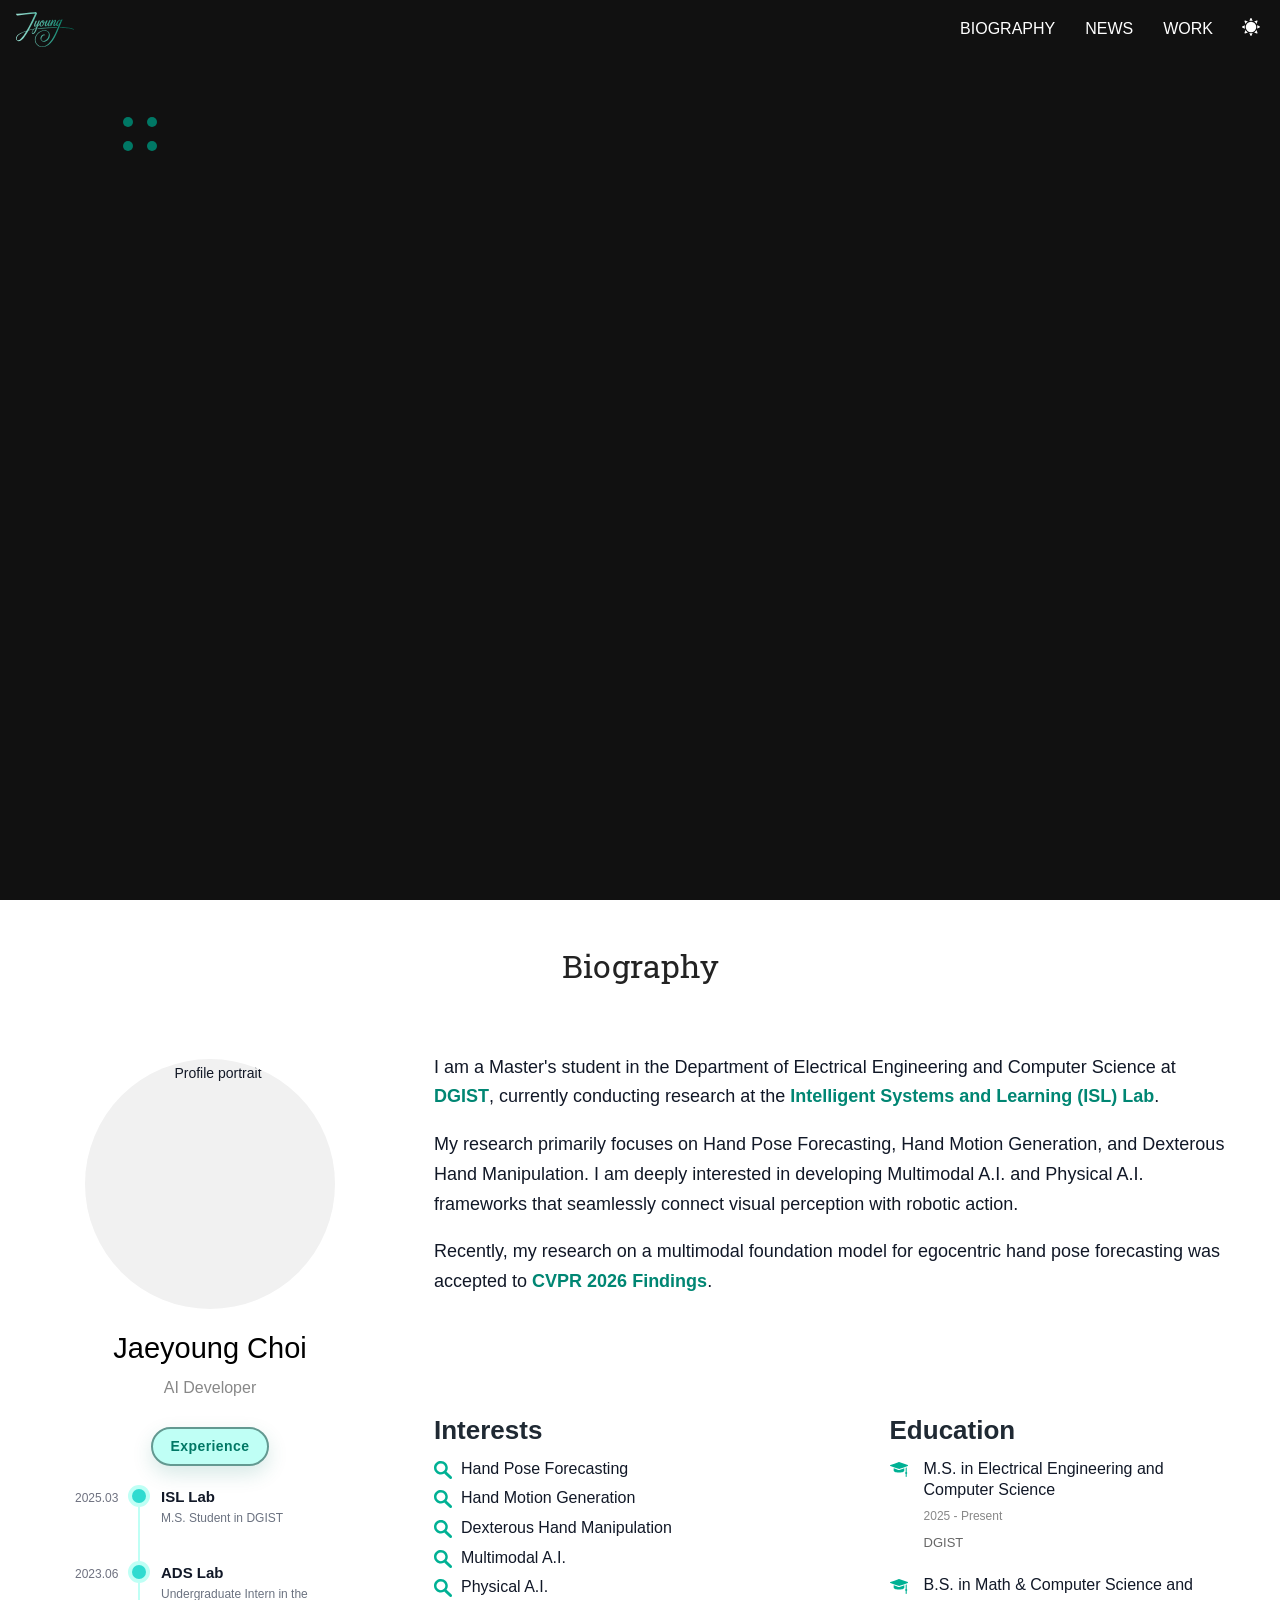
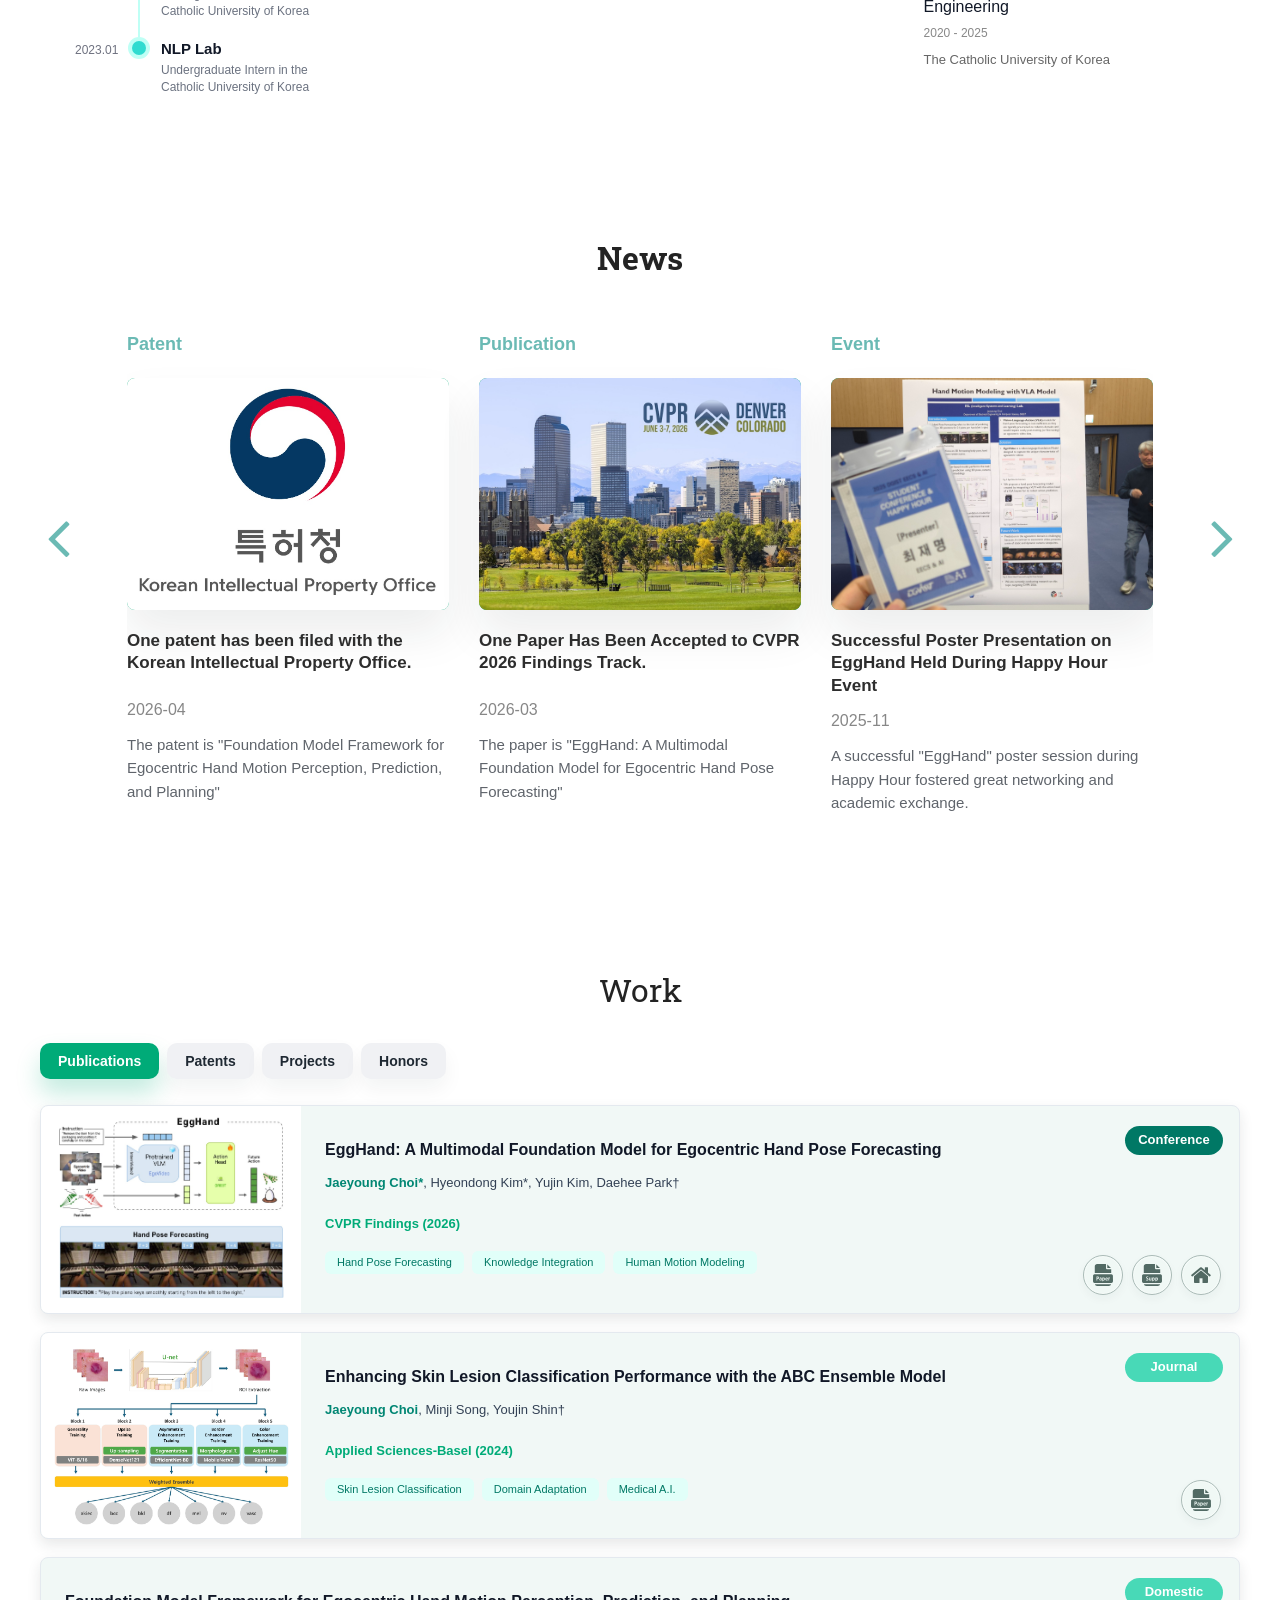
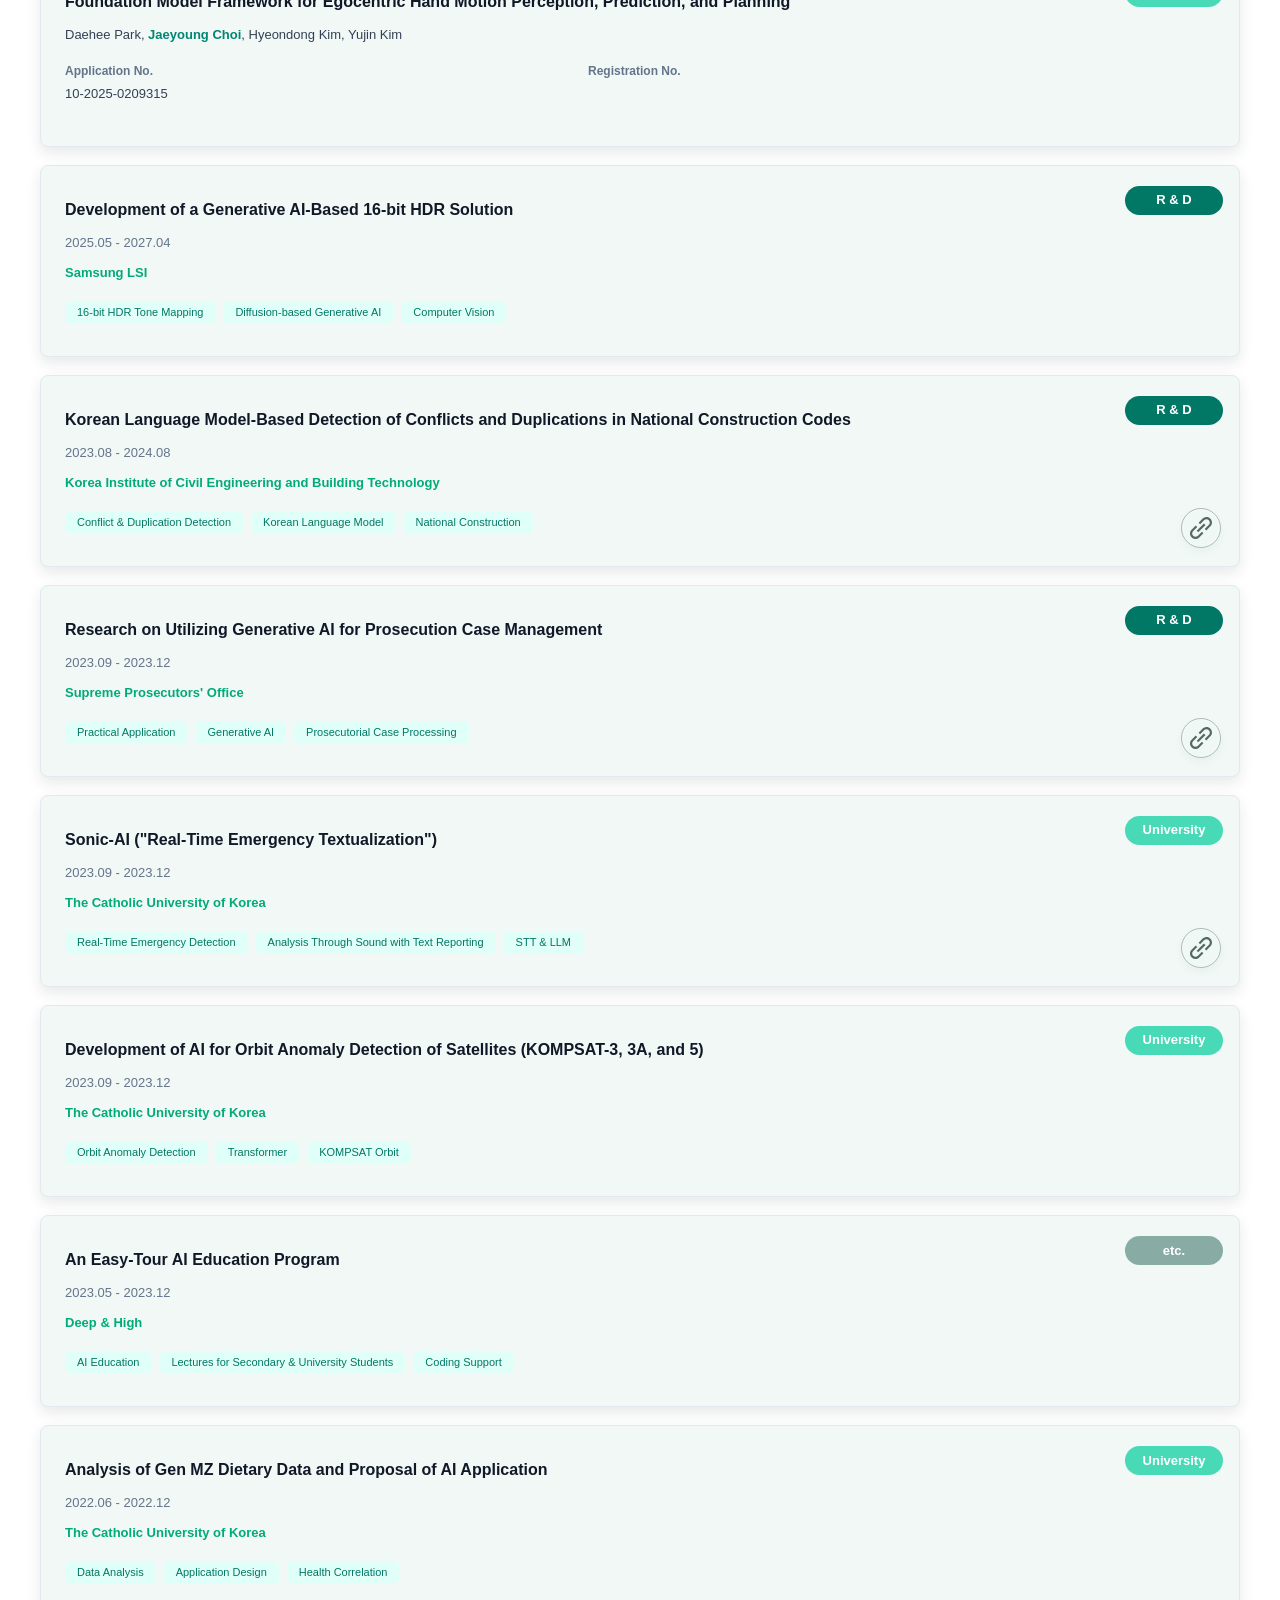
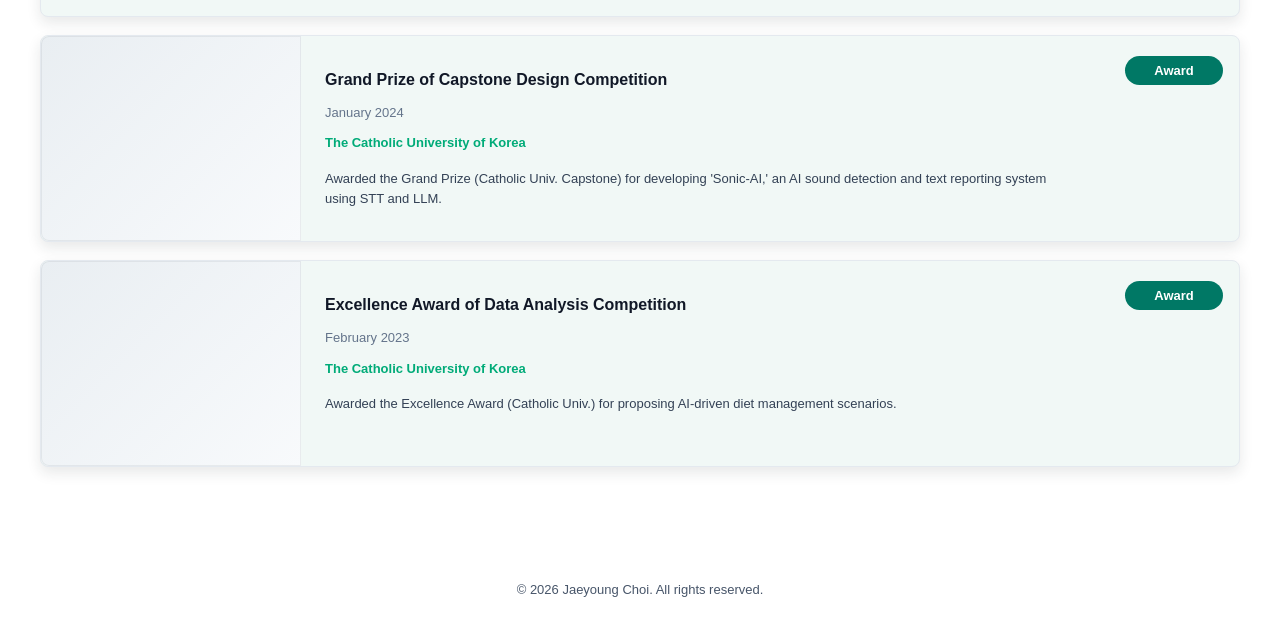
==== commit 8d0d0d9a: "Add files via upload" ====
--- a/index.html
+++ b/index.html
@@ -398,7 +398,7 @@
   <script src="https://cdnjs.cloudflare.com/ajax/libs/mobile-detect/1.4.5/mobile-detect.min.js"></script>
   <script src="https://cdnjs.cloudflare.com/ajax/libs/malihu-custom-scrollbar-plugin/3.1.5/jquery.mCustomScrollbar.concat.min.js"></script>
   <script src="js/content-loader.js?v=20260524-29"></script>
-  <script src="js/main.js?v=20260524-16"></script>
+  <script src="js/main.js?v=20260524-19"></script>
   <script src="js/full.js?v=20260524-35"></script>
 </body>
 </html>
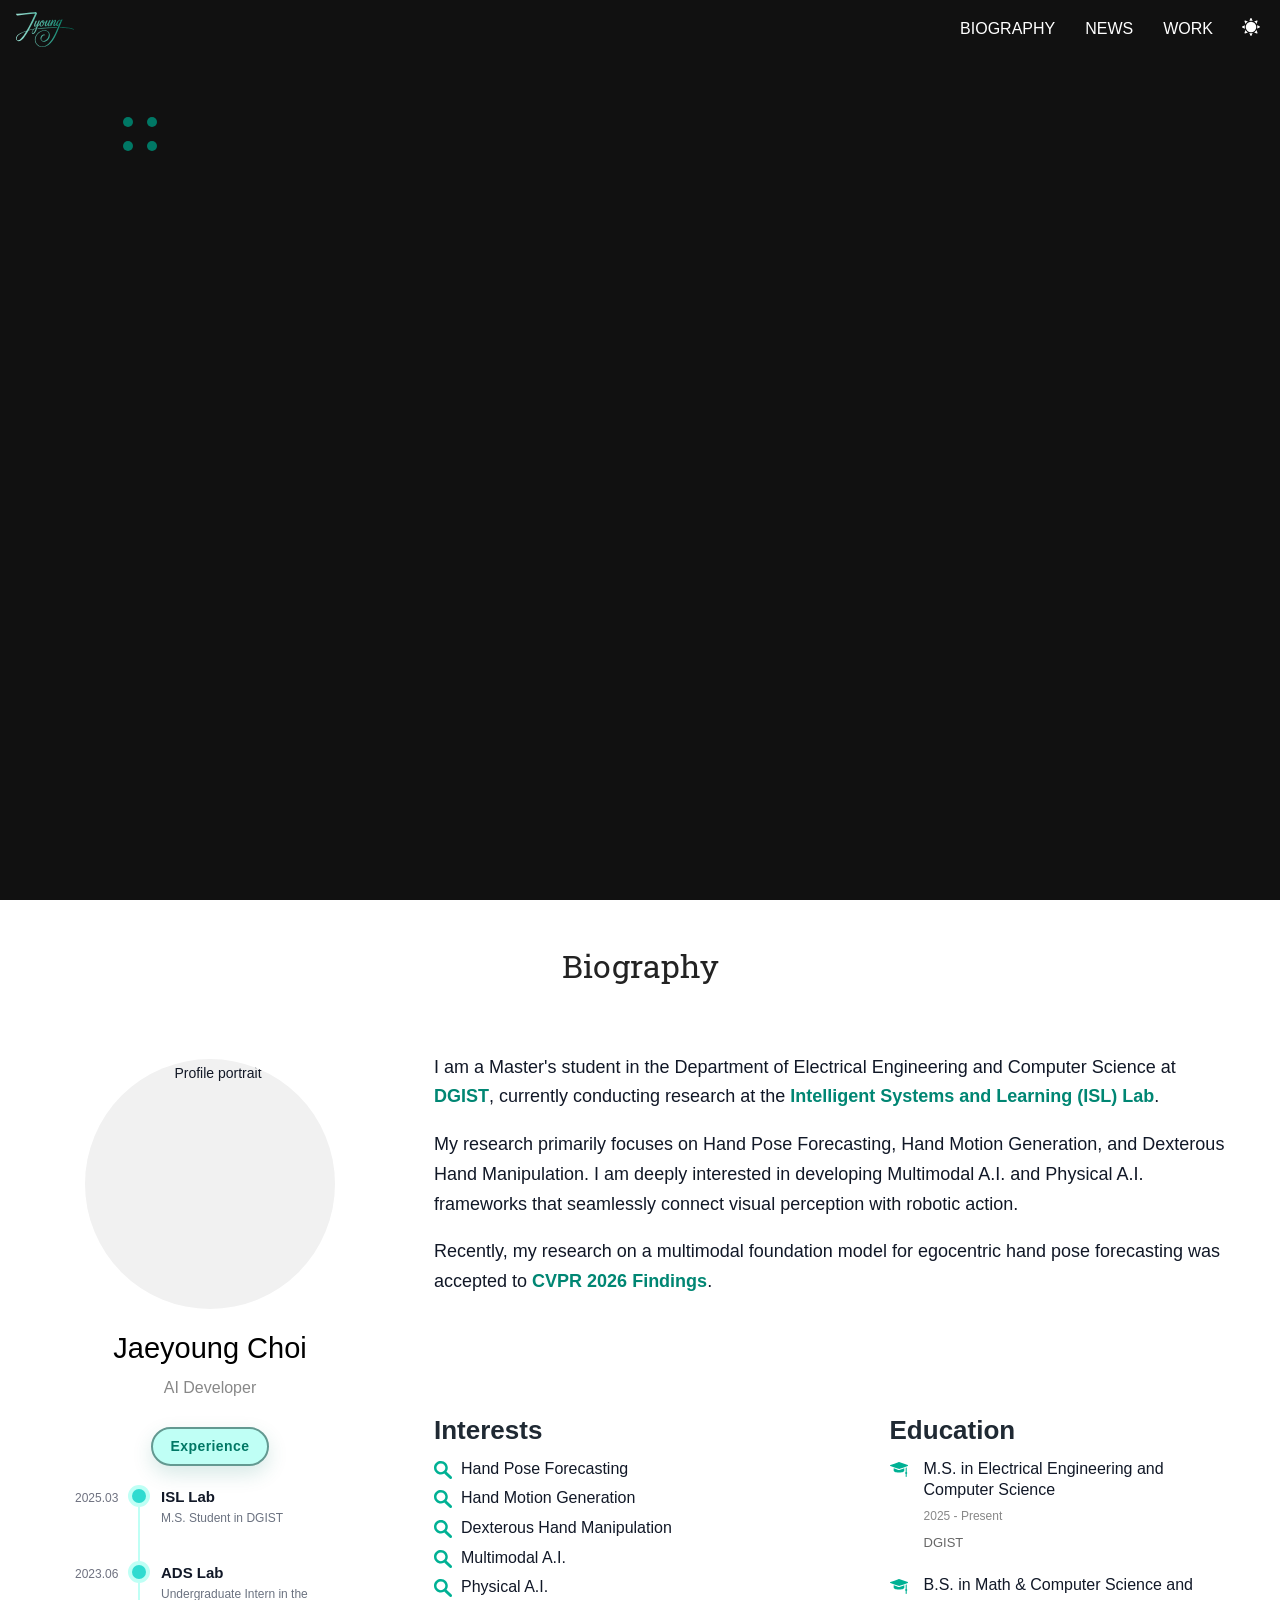
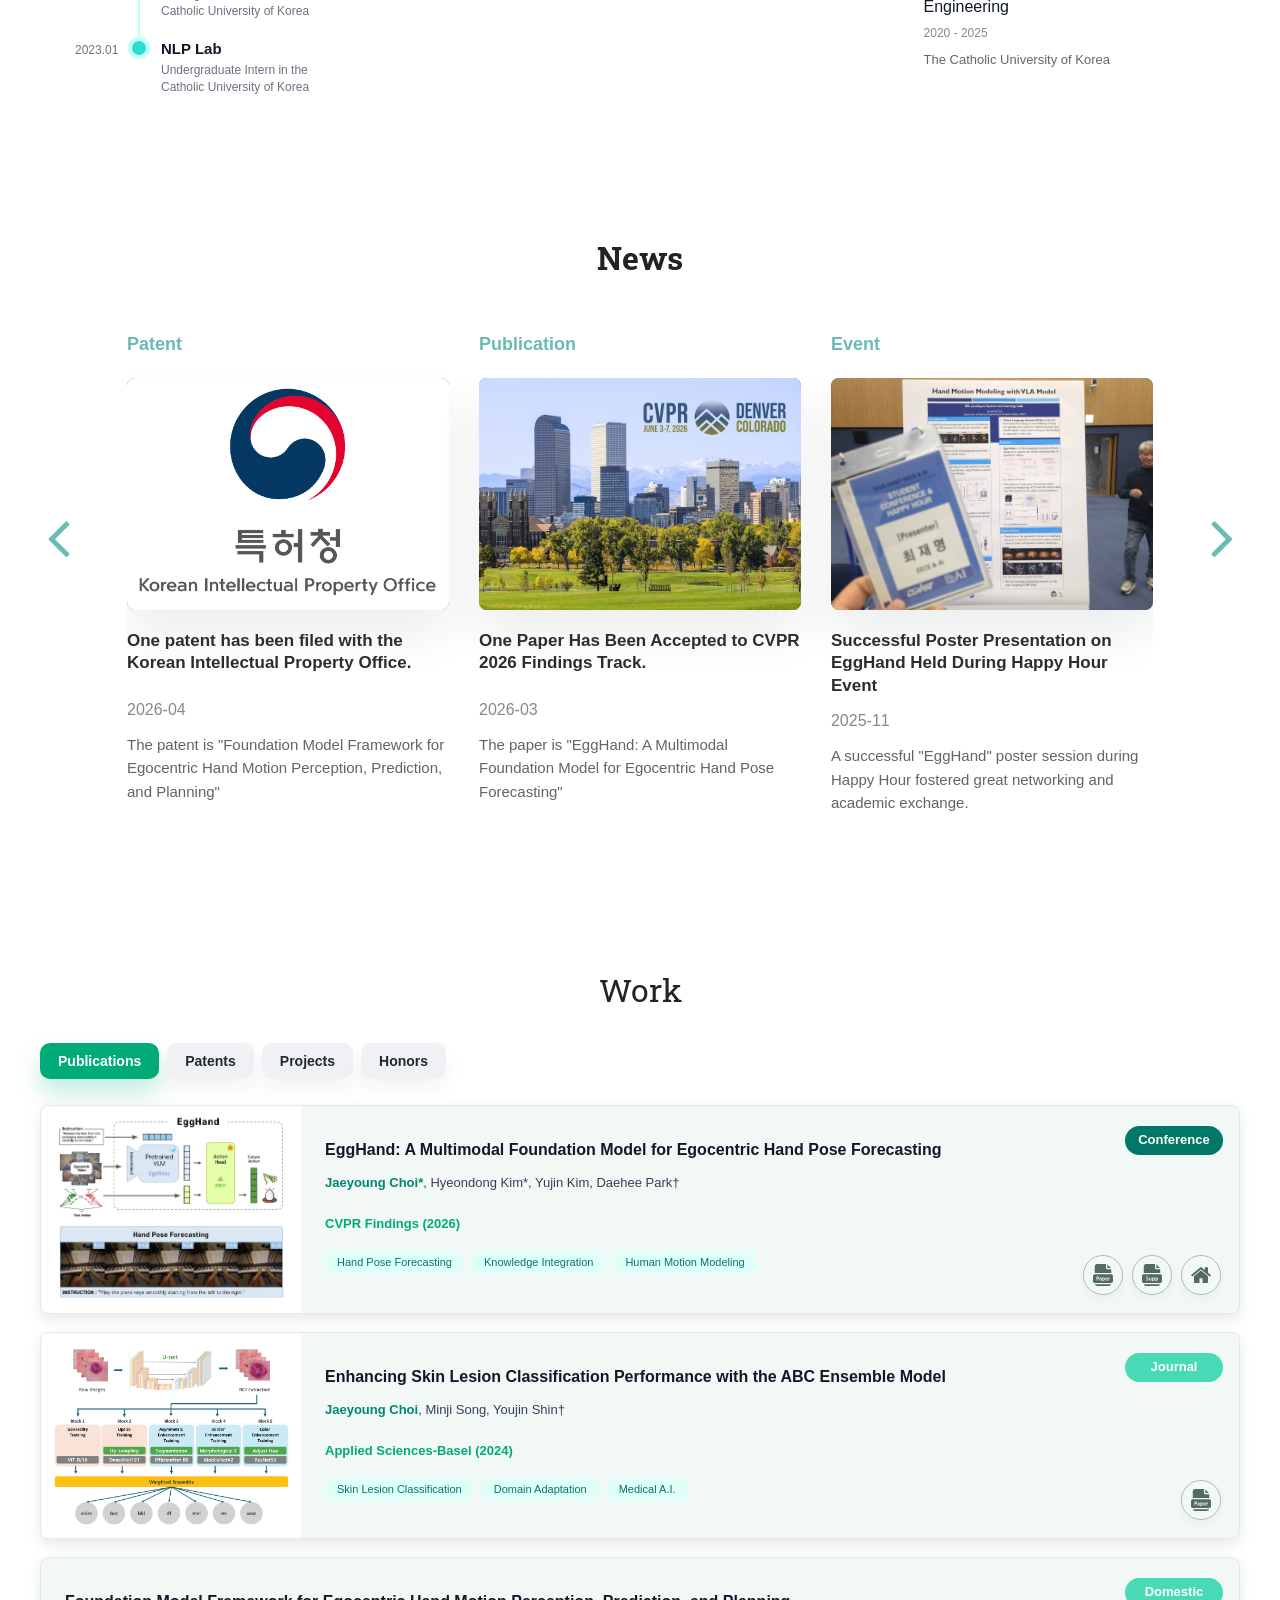
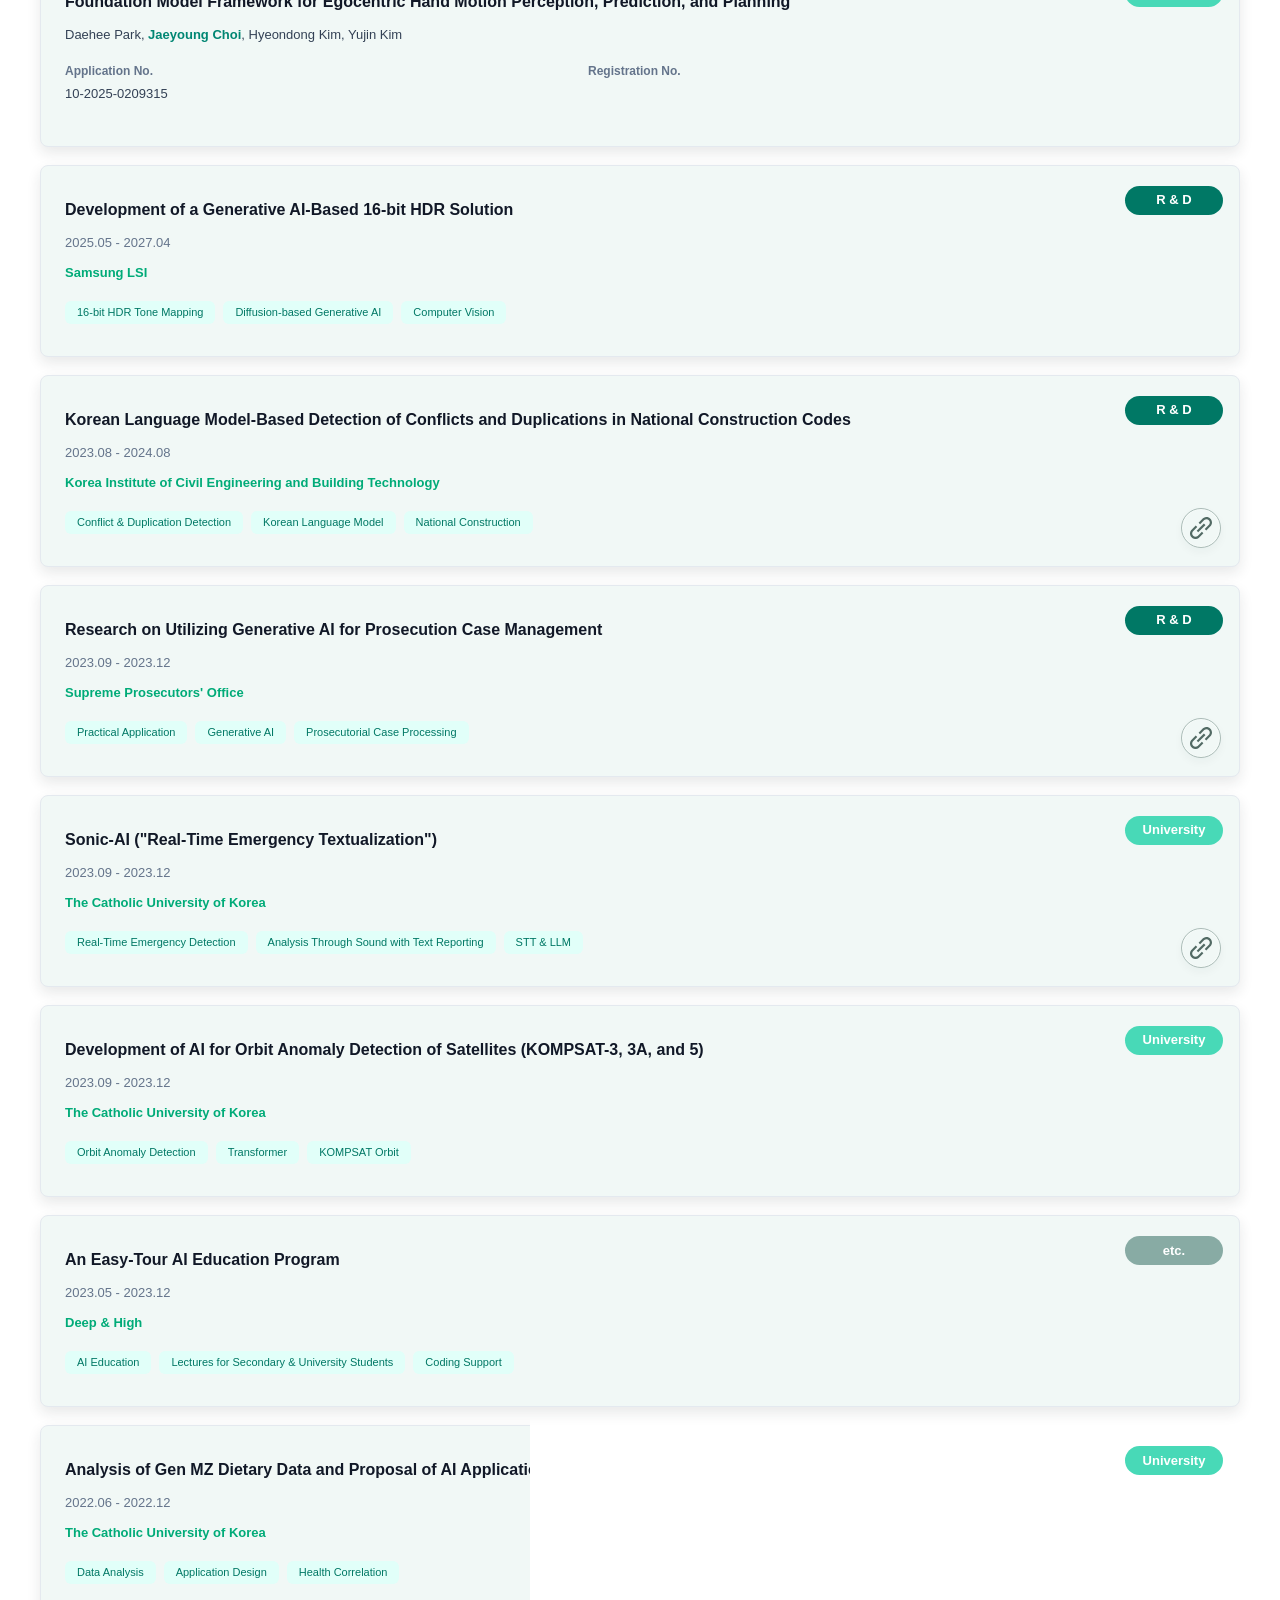
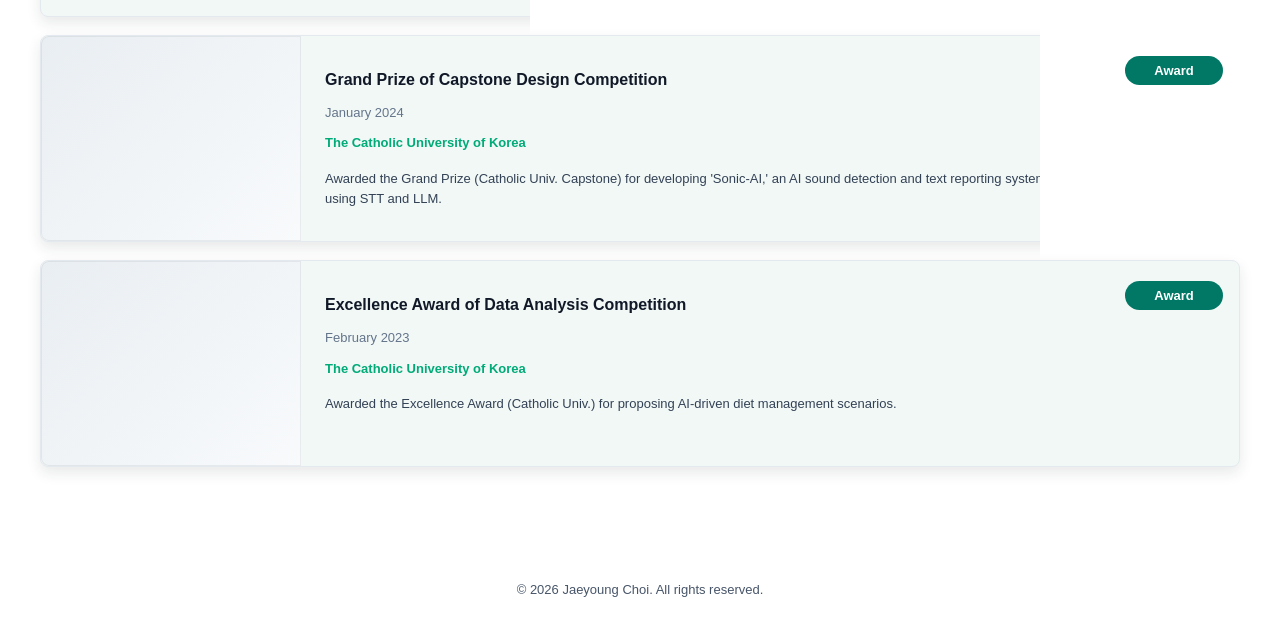
==== commit c5ac8860: "email" ====
--- a/index.html
+++ b/index.html
@@ -397,7 +397,7 @@
   <script src="https://cdnjs.cloudflare.com/ajax/libs/three.js/r128/three.min.js"></script>
   <script src="https://cdnjs.cloudflare.com/ajax/libs/mobile-detect/1.4.5/mobile-detect.min.js"></script>
   <script src="https://cdnjs.cloudflare.com/ajax/libs/malihu-custom-scrollbar-plugin/3.1.5/jquery.mCustomScrollbar.concat.min.js"></script>
-  <script src="js/content-loader.js?v=20260524-29"></script>
+  <script src="js/content-loader.js?v=20260524-30"></script>
   <script src="js/main.js?v=20260524-19"></script>
   <script src="js/full.js?v=20260524-35"></script>
 </body>
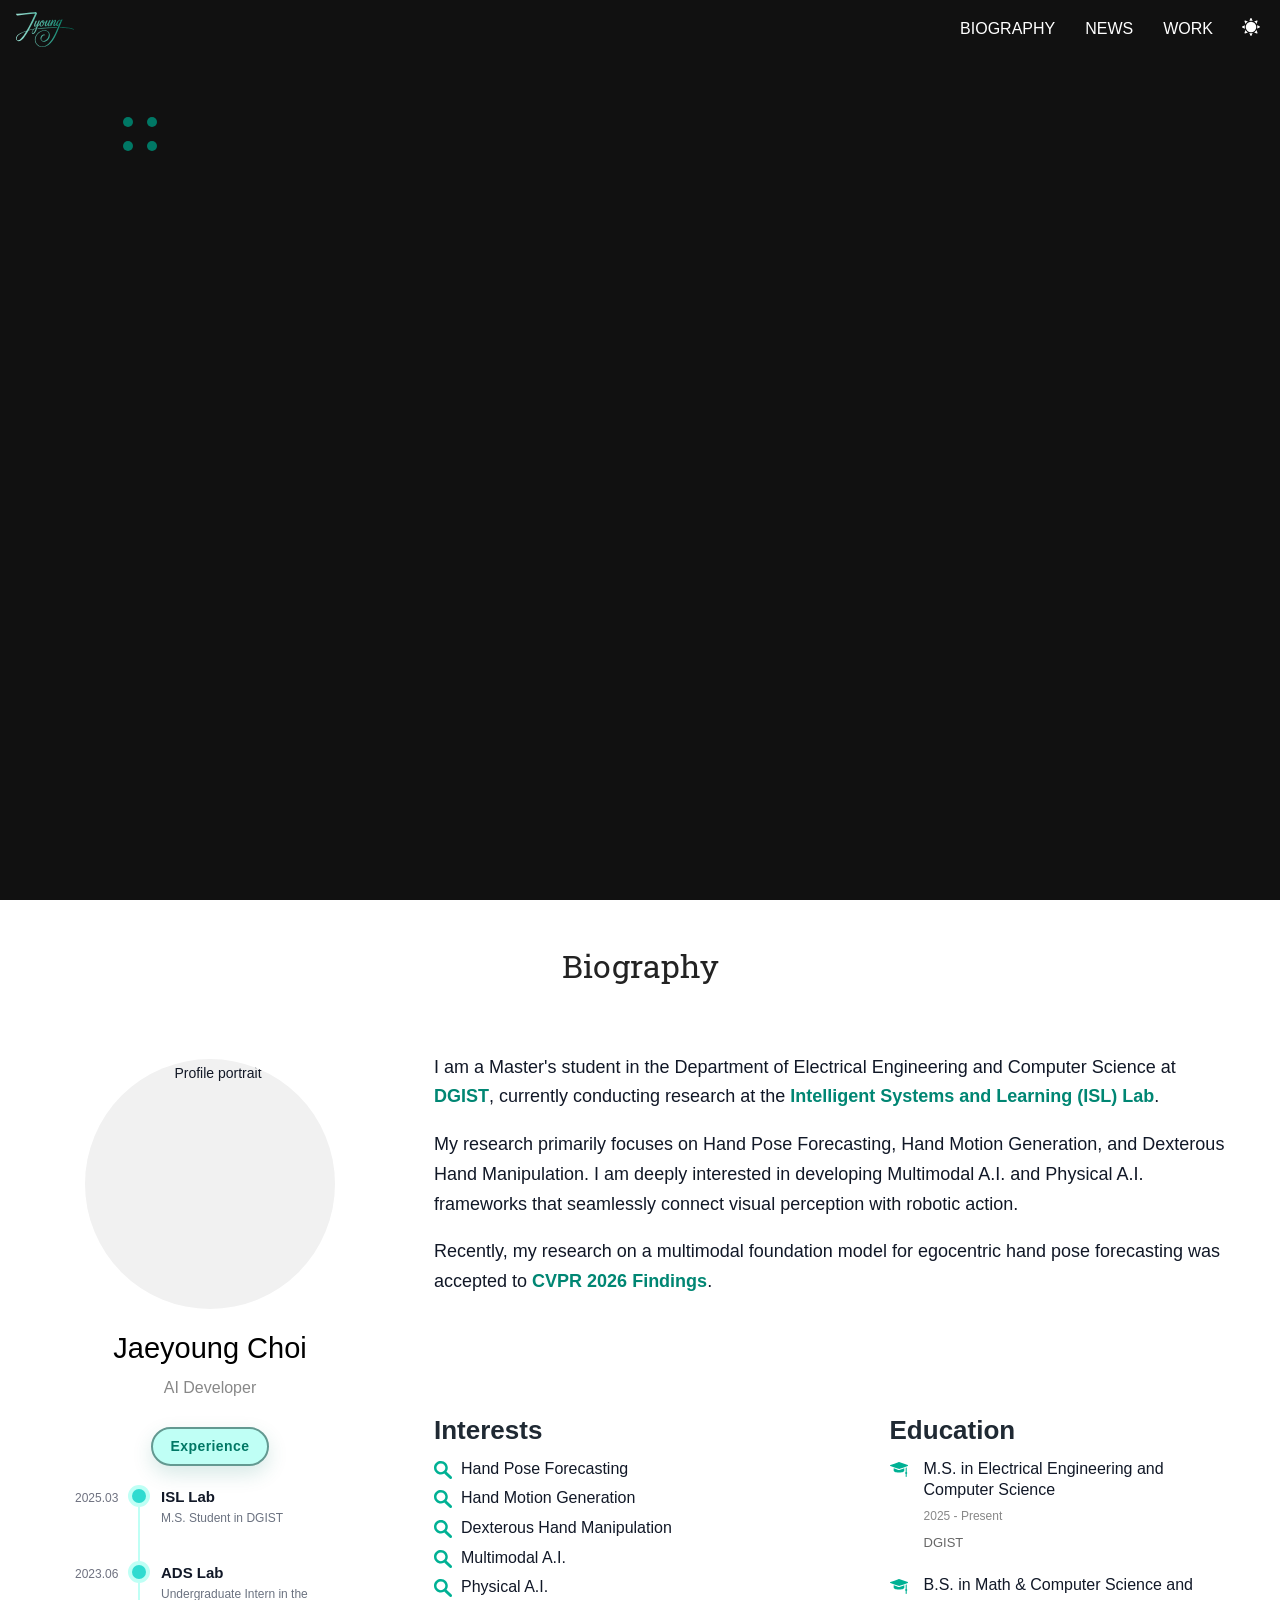
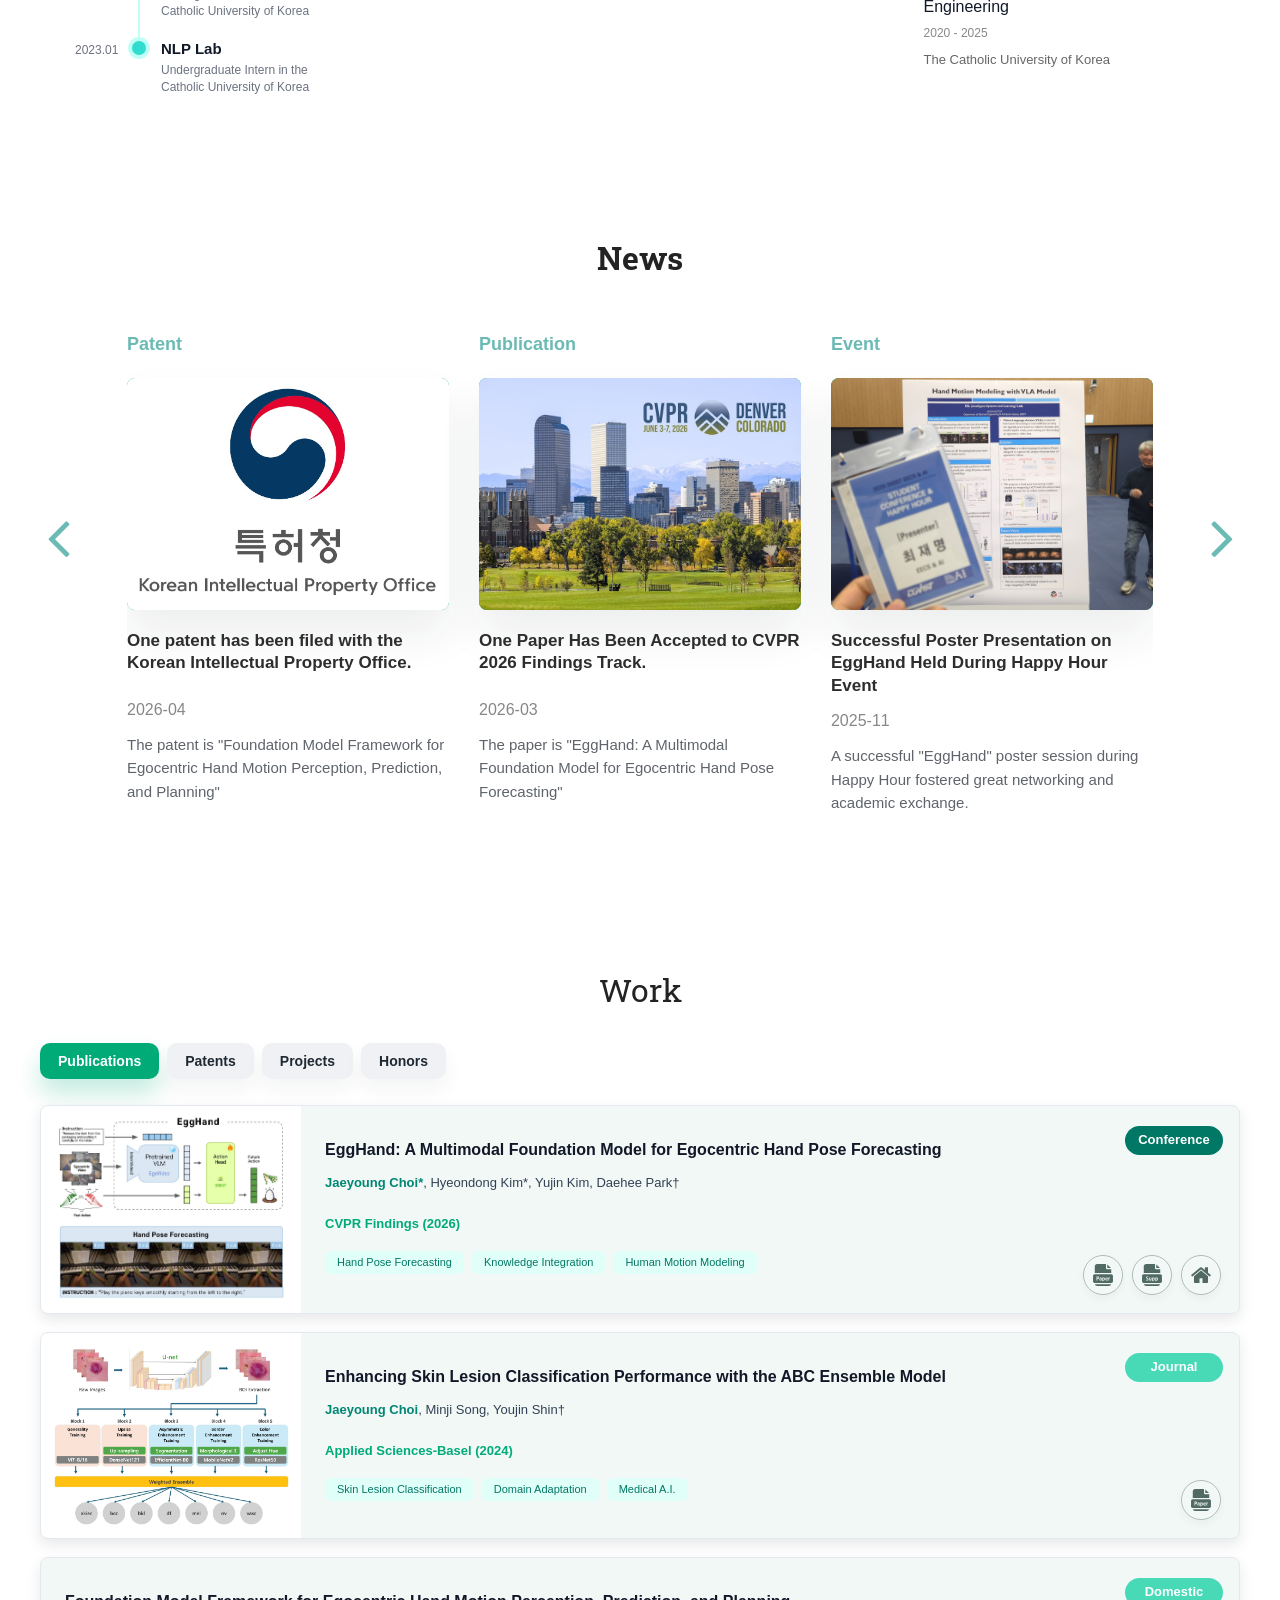
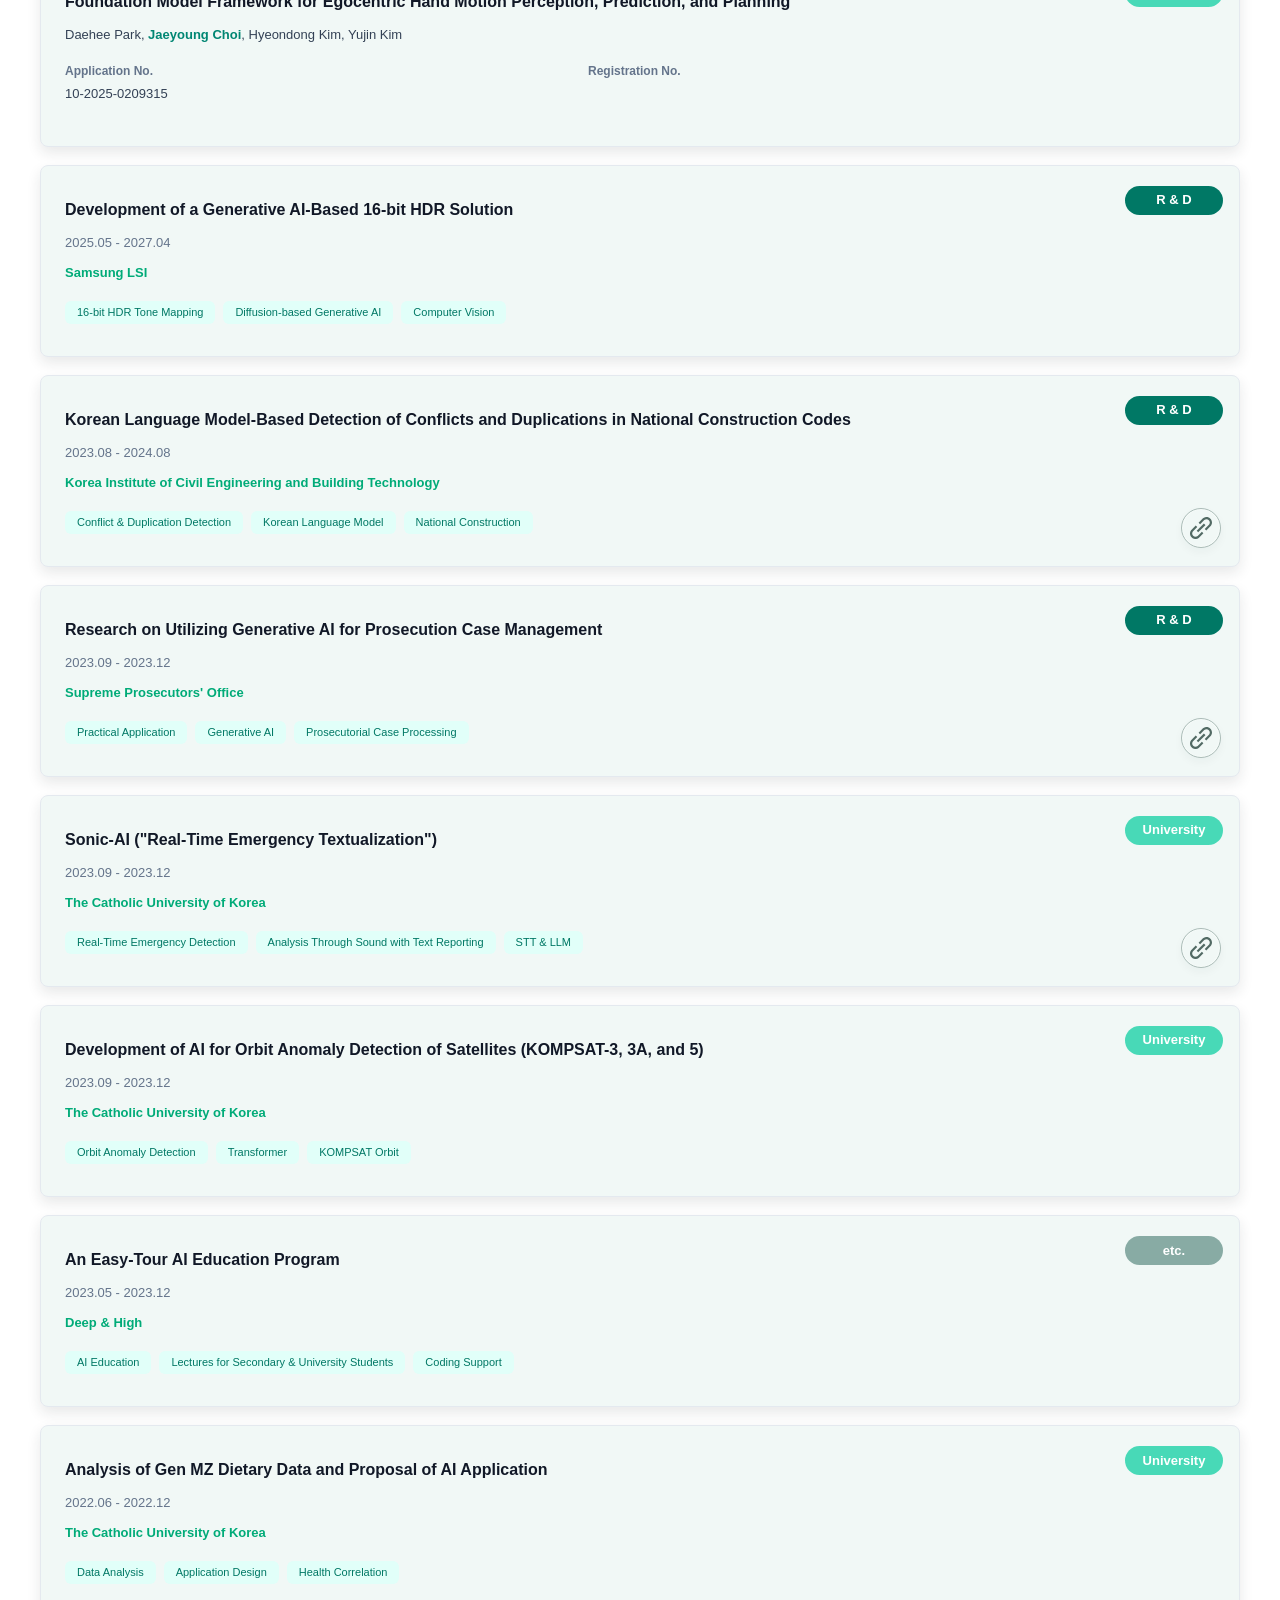
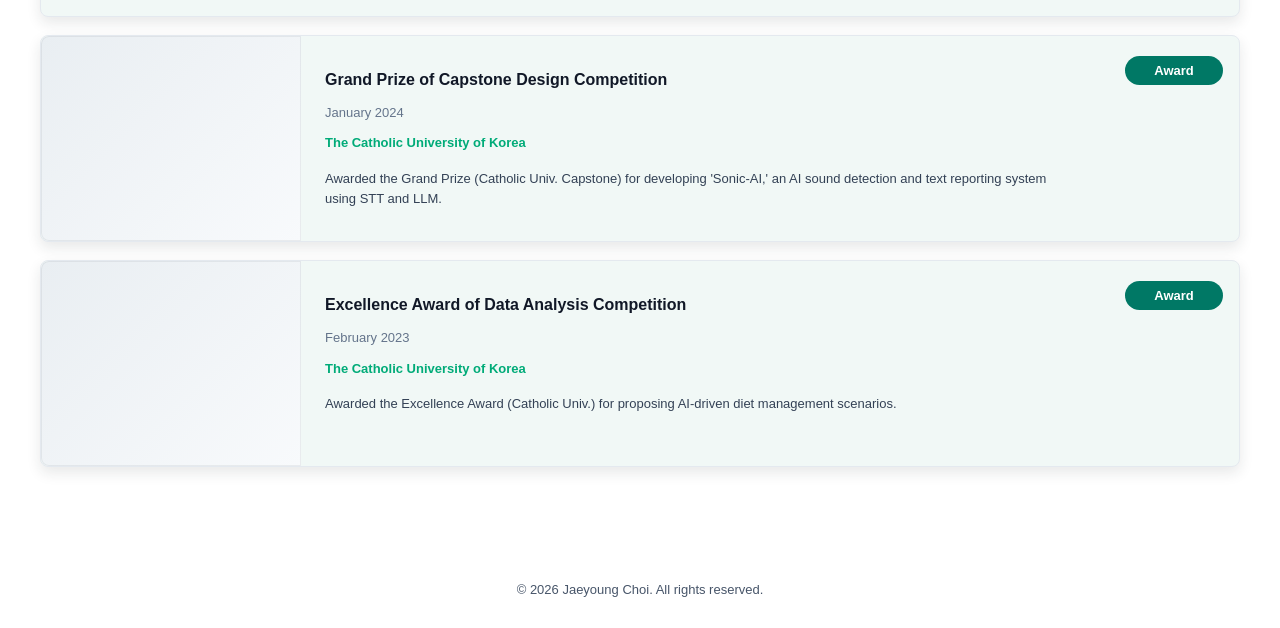
==== commit 4d068f56: "햄버거" ====
--- a/index.html
+++ b/index.html
@@ -22,7 +22,7 @@
   <link rel="icon" href="fig/favicon.ico?v=20260524-01" type="image/x-icon">
   <link rel="shortcut icon" href="fig/favicon.ico?v=20260524-01" type="image/x-icon">
   <link rel="stylesheet" href="css/main.css?v=20260524-09">
-  <link rel="stylesheet" href="css/full.css?v=20260524-135">
+  <link rel="stylesheet" href="css/full.css?v=20260524-136">
 </head>
 <body>
   <!-- navbar header -->
--- a/css/full.css
+++ b/css/full.css
@@ -1667,7 +1667,7 @@
 
 @media (min-width: 100px) and (max-width: 500px) {
   .fa-bars {
-    display: block !important;
+    display: none !important;
   }
 
   .header-links {
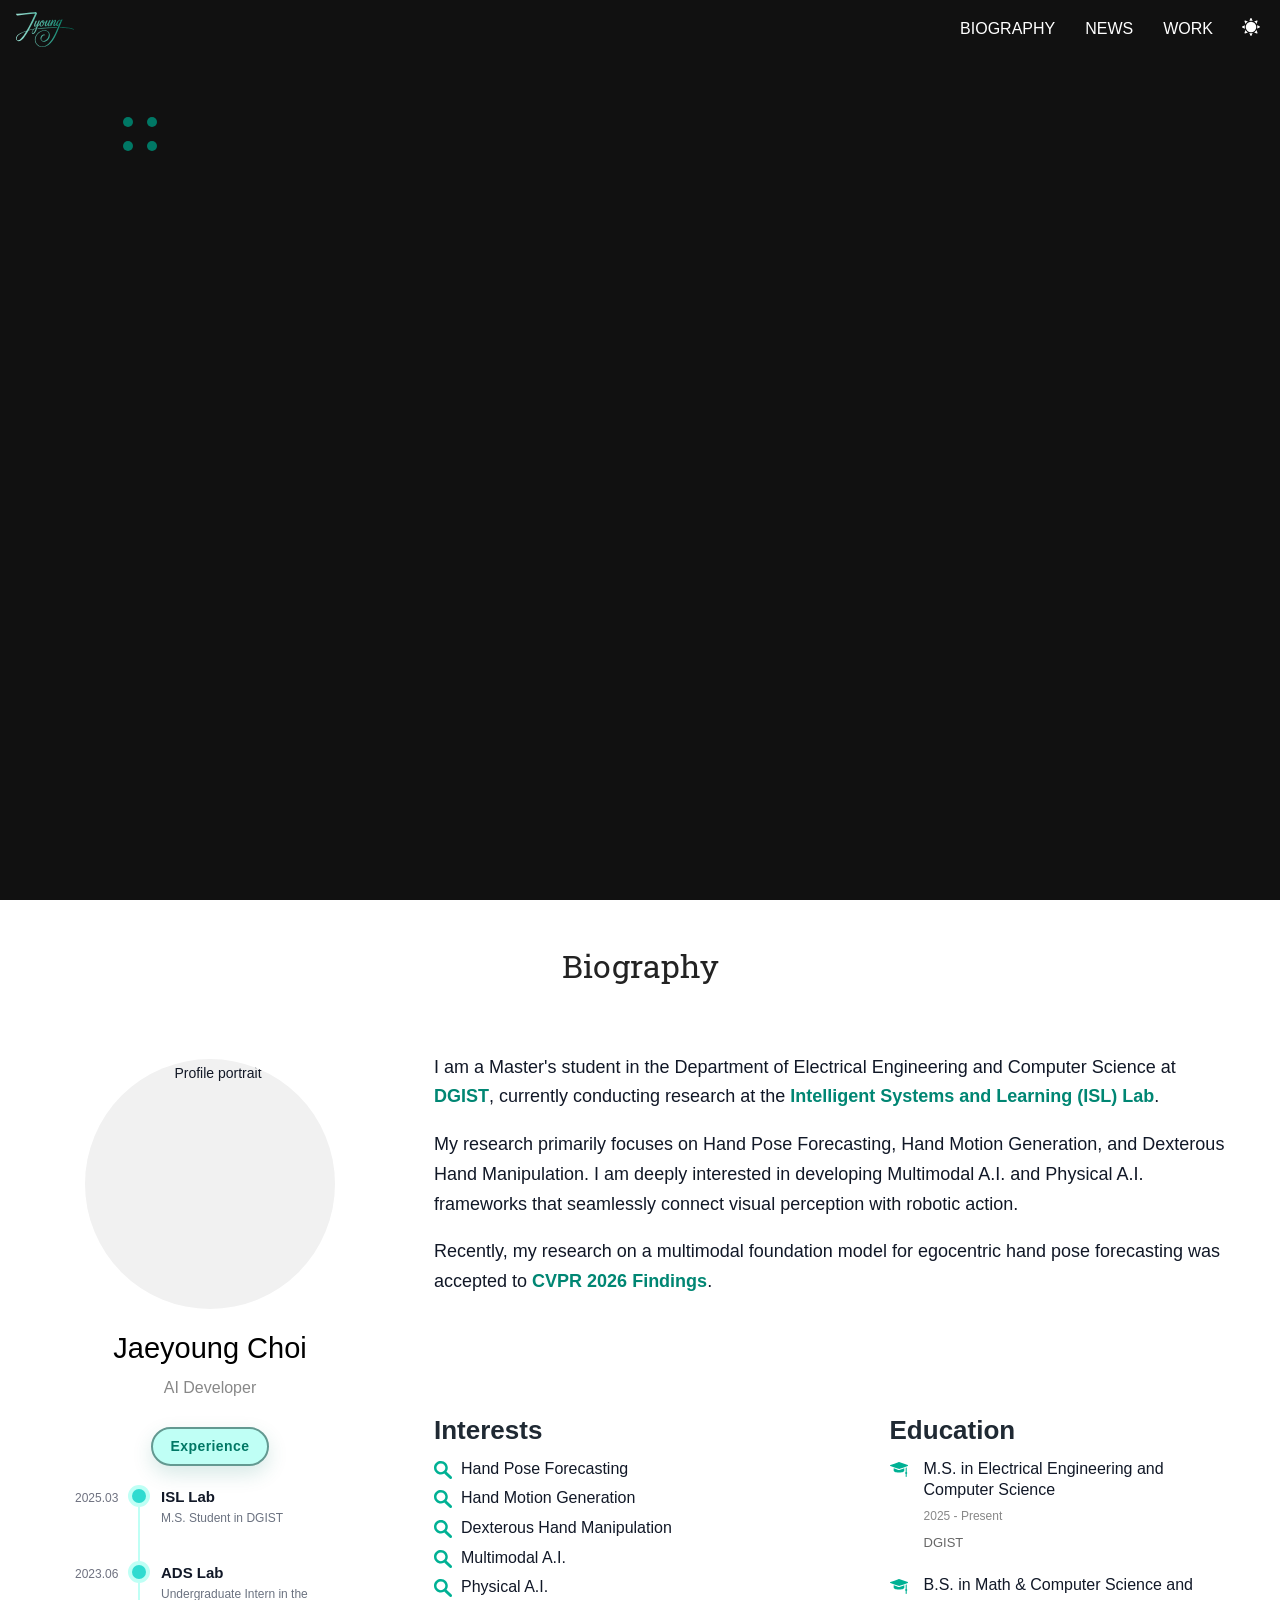
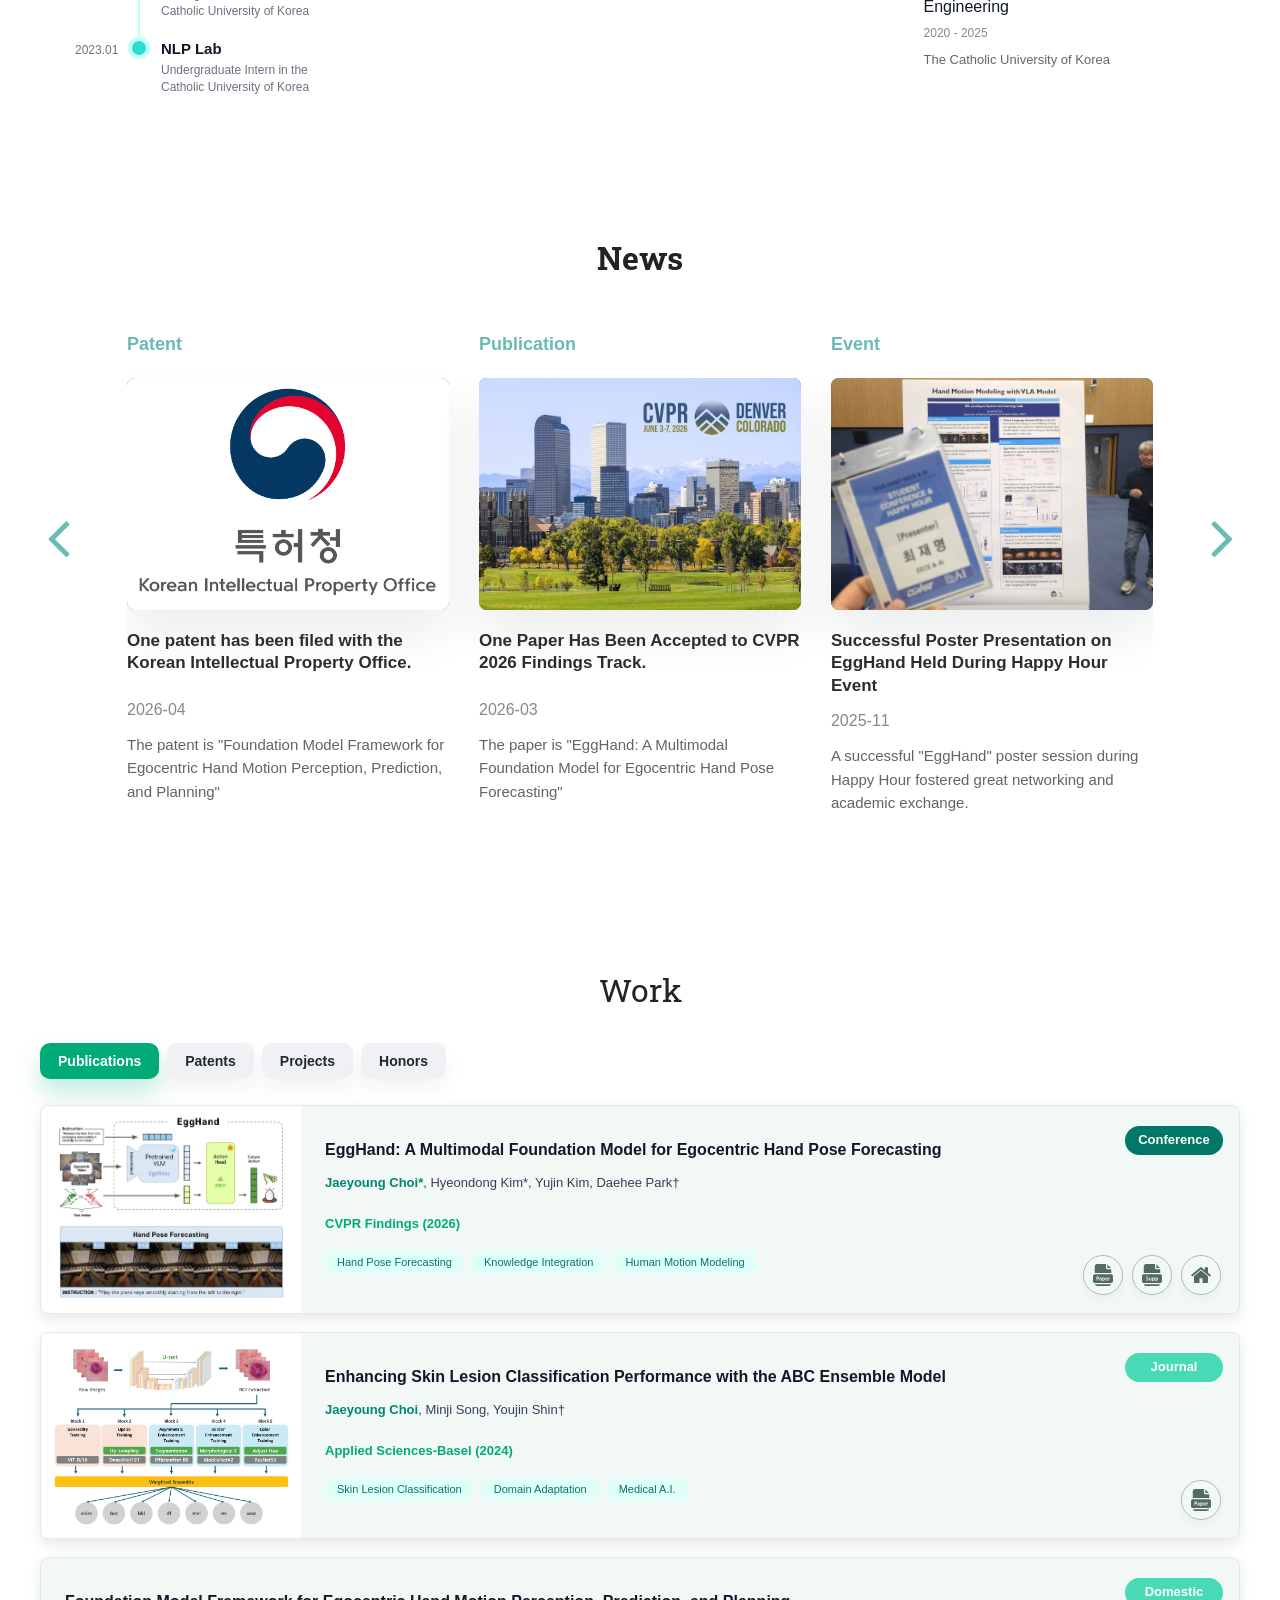
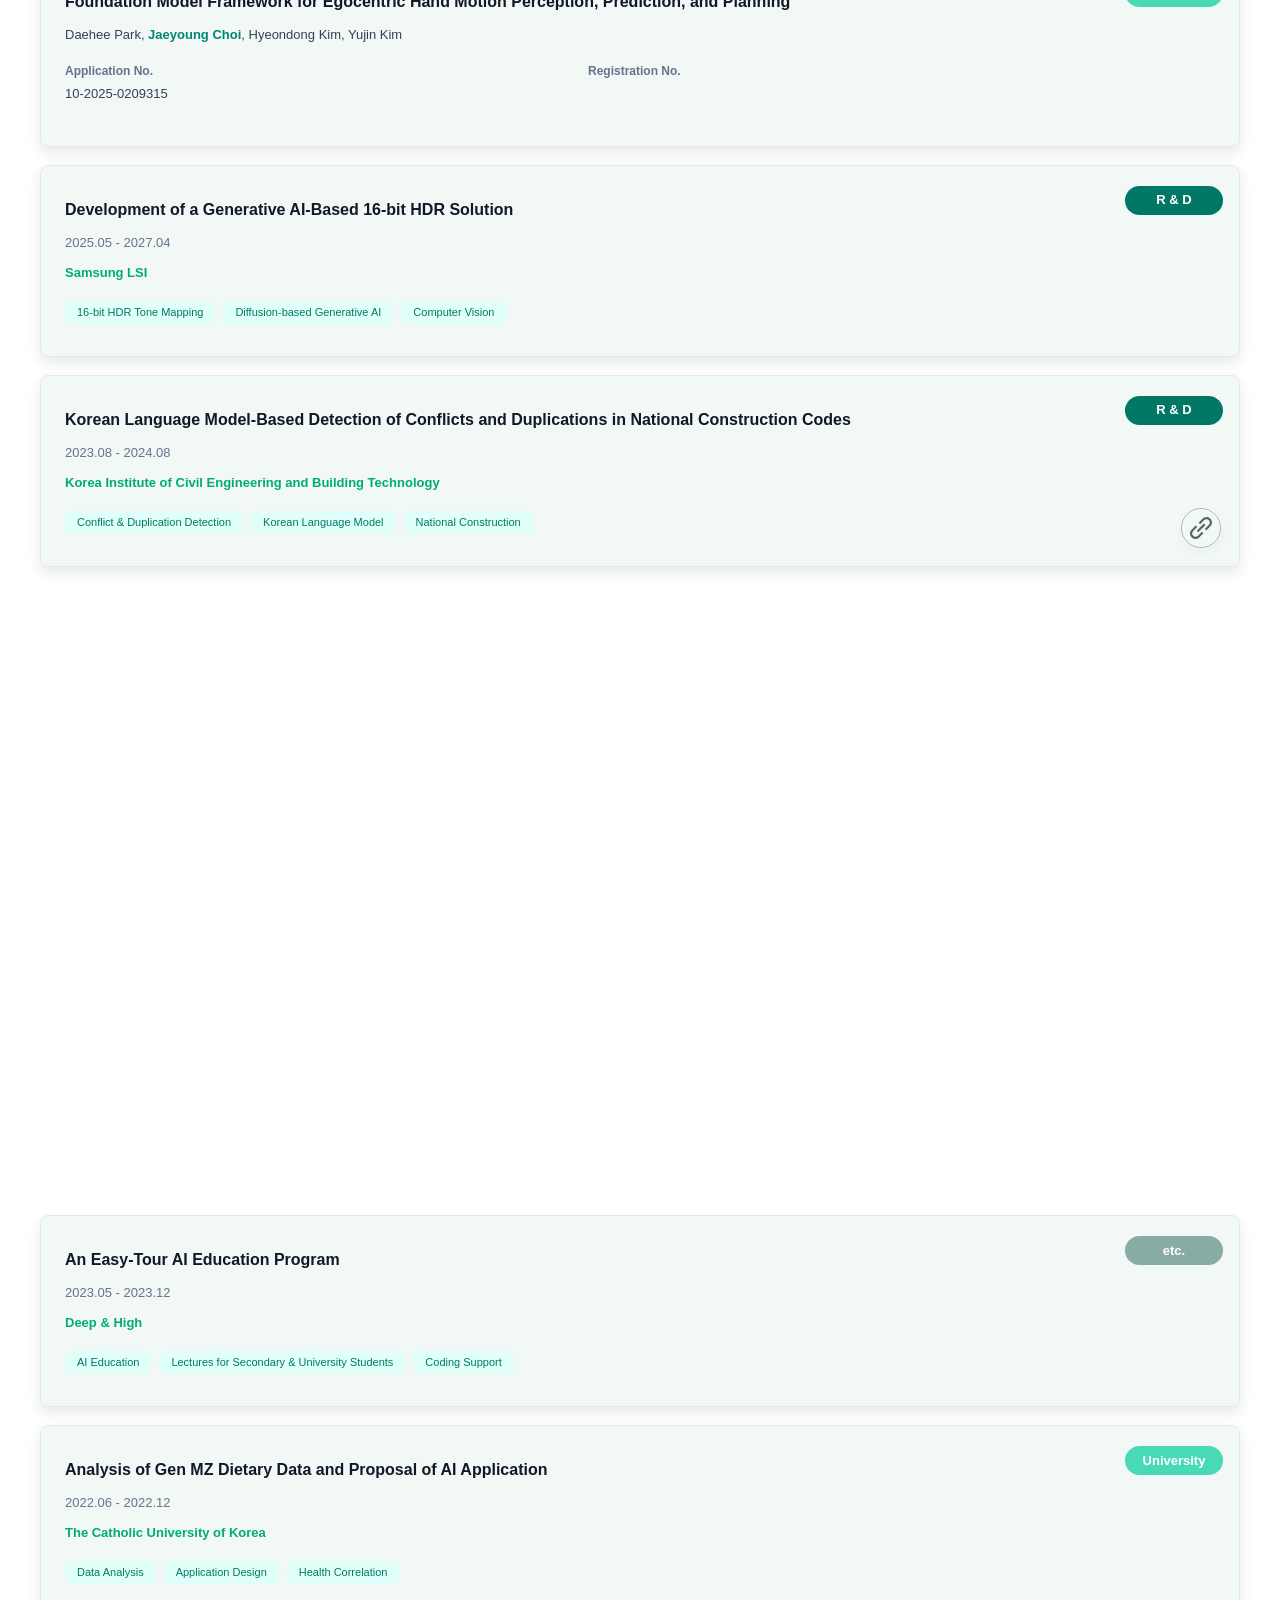
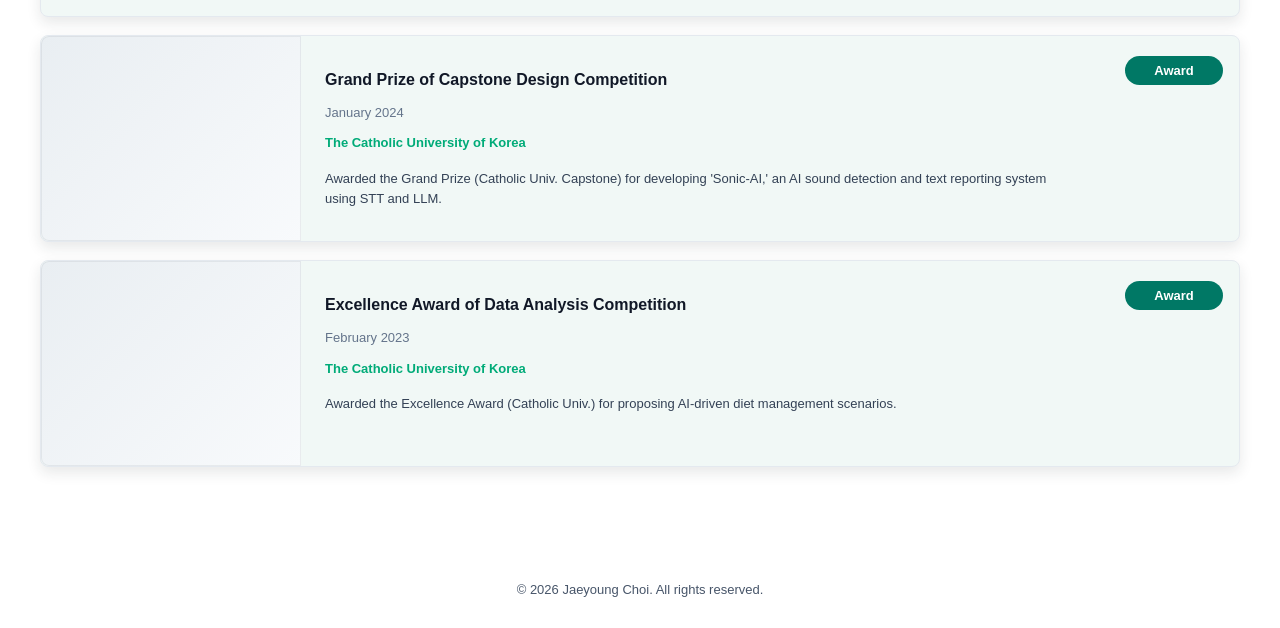
==== commit bca47cd7: "모바일 고려" ====
--- a/index.html
+++ b/index.html
@@ -22,7 +22,7 @@
   <link rel="icon" href="fig/favicon.ico?v=20260524-01" type="image/x-icon">
   <link rel="shortcut icon" href="fig/favicon.ico?v=20260524-01" type="image/x-icon">
   <link rel="stylesheet" href="css/main.css?v=20260524-09">
-  <link rel="stylesheet" href="css/full.css?v=20260524-136">
+  <link rel="stylesheet" href="css/full.css?v=20260524-137">
 </head>
 <body>
   <!-- navbar header -->
@@ -398,7 +398,7 @@
   <script src="https://cdnjs.cloudflare.com/ajax/libs/mobile-detect/1.4.5/mobile-detect.min.js"></script>
   <script src="https://cdnjs.cloudflare.com/ajax/libs/malihu-custom-scrollbar-plugin/3.1.5/jquery.mCustomScrollbar.concat.min.js"></script>
   <script src="js/content-loader.js?v=20260524-30"></script>
-  <script src="js/main.js?v=20260524-19"></script>
+  <script src="js/main.js?v=20260524-20"></script>
   <script src="js/full.js?v=20260524-35"></script>
 </body>
 </html>
--- a/css/full.css
+++ b/css/full.css
@@ -1677,7 +1677,7 @@
 
   .header-links ul {
     margin: 0;
-    padding-right: 64px;
+    padding-right: 8px;
   }
 
   .header-links li {
@@ -1689,6 +1689,12 @@
     float: right;
     padding: 12px 8px !important;
     pointer-events: auto;
+  }
+
+  .embedded-home canvas {
+    pointer-events: none;
+    -ms-touch-action: pan-y;
+    touch-action: pan-y;
   }
 }
 
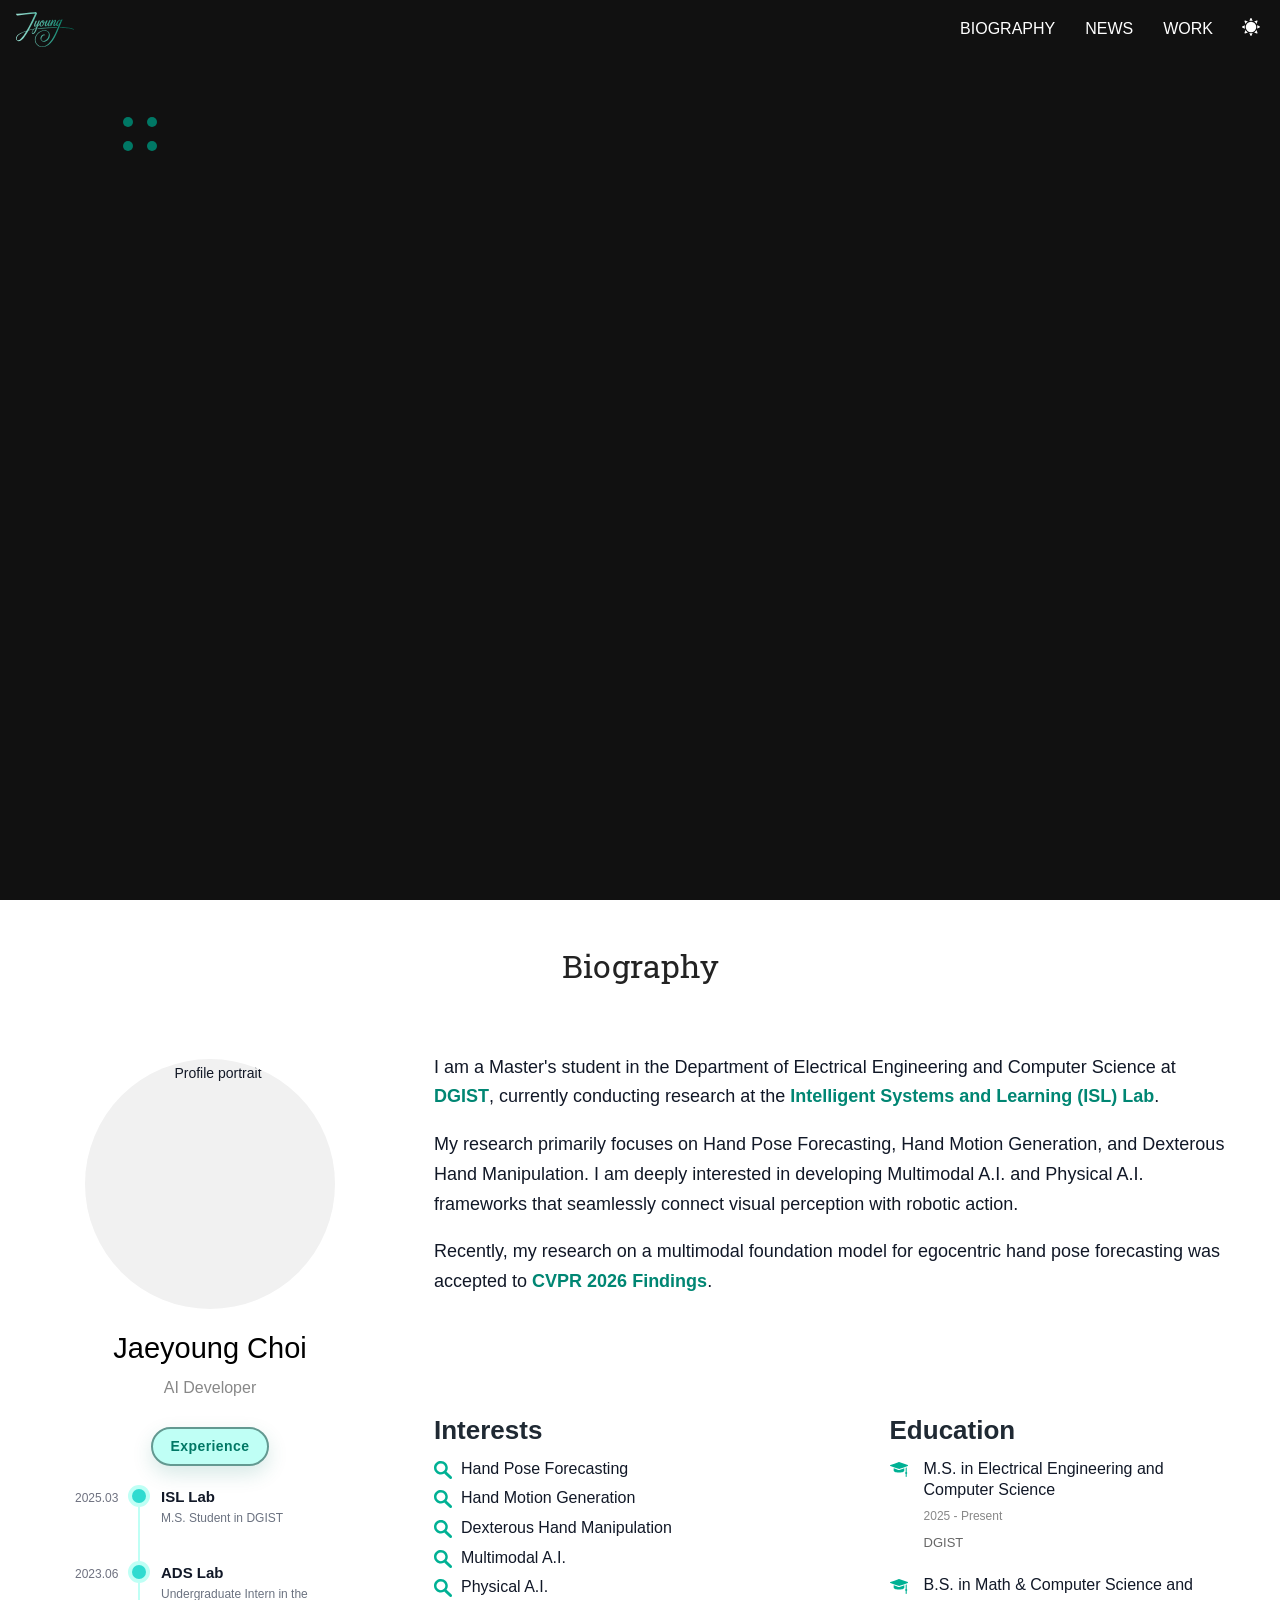
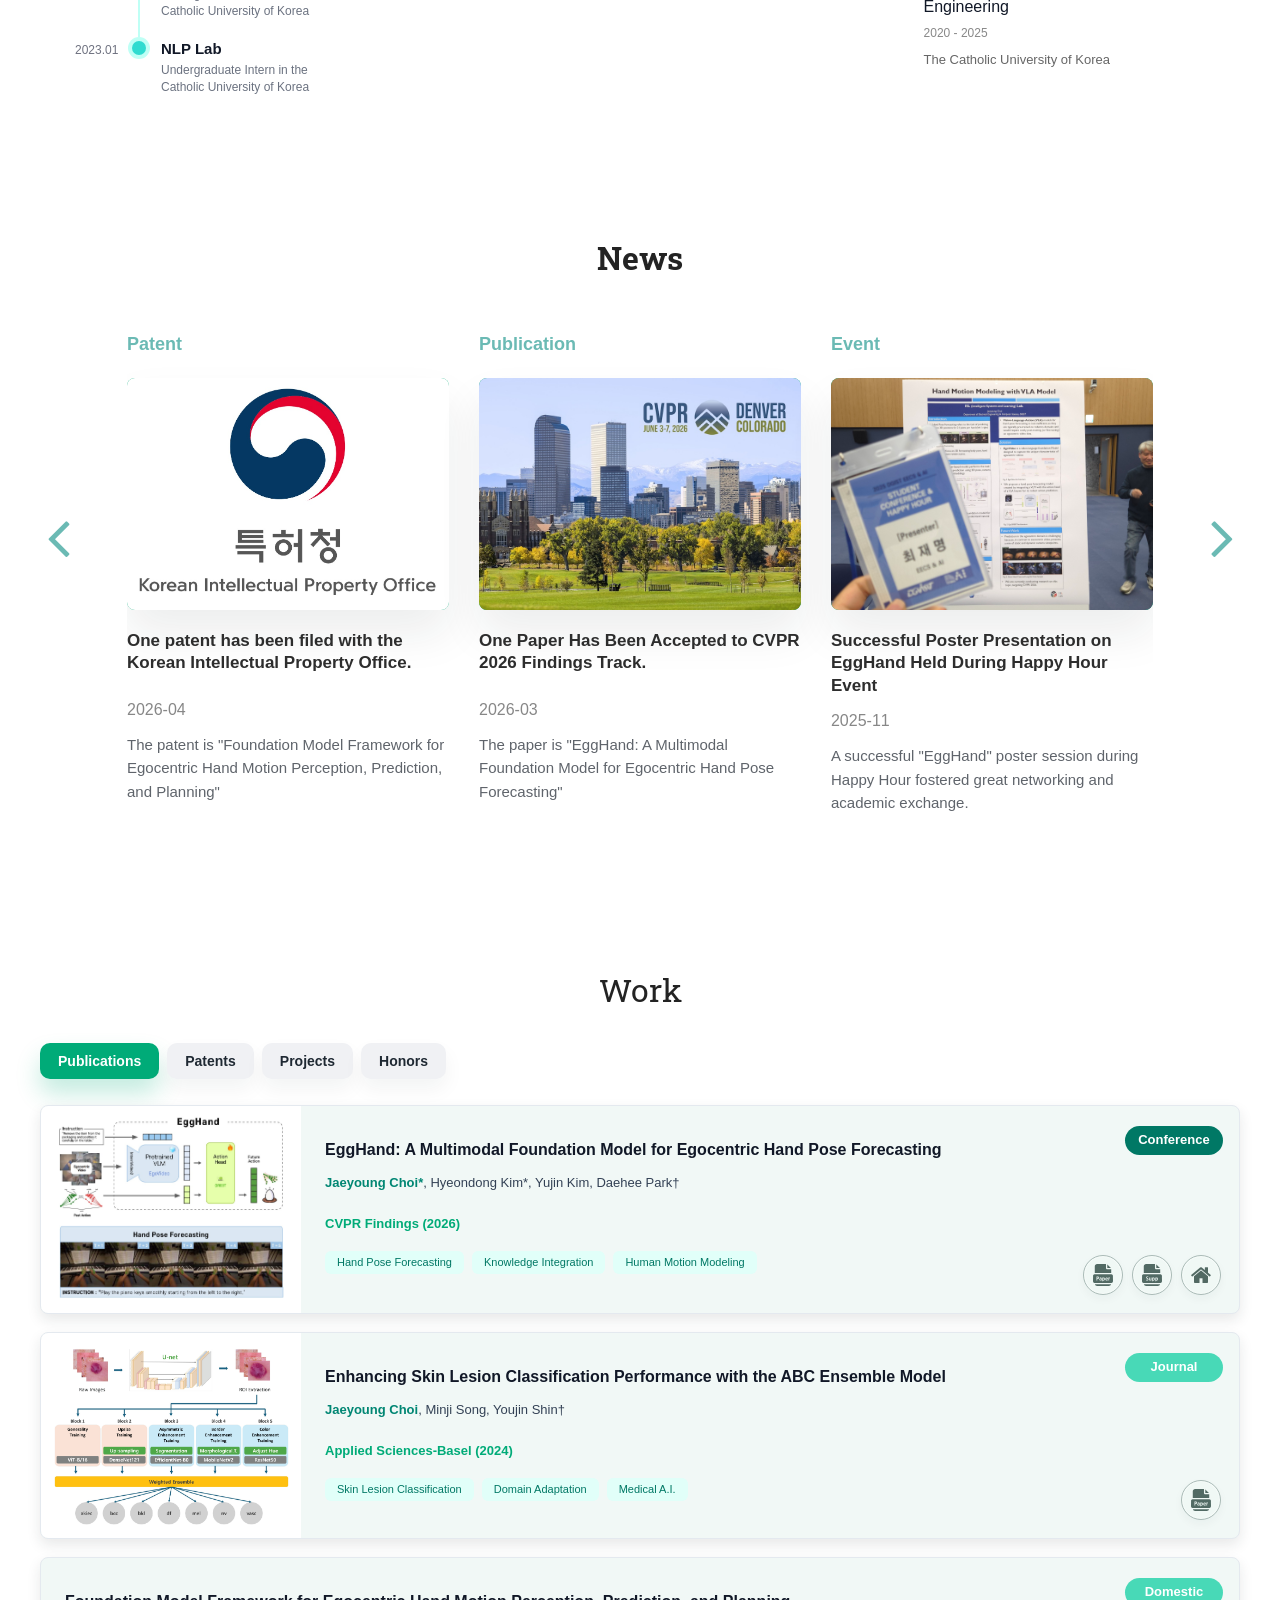
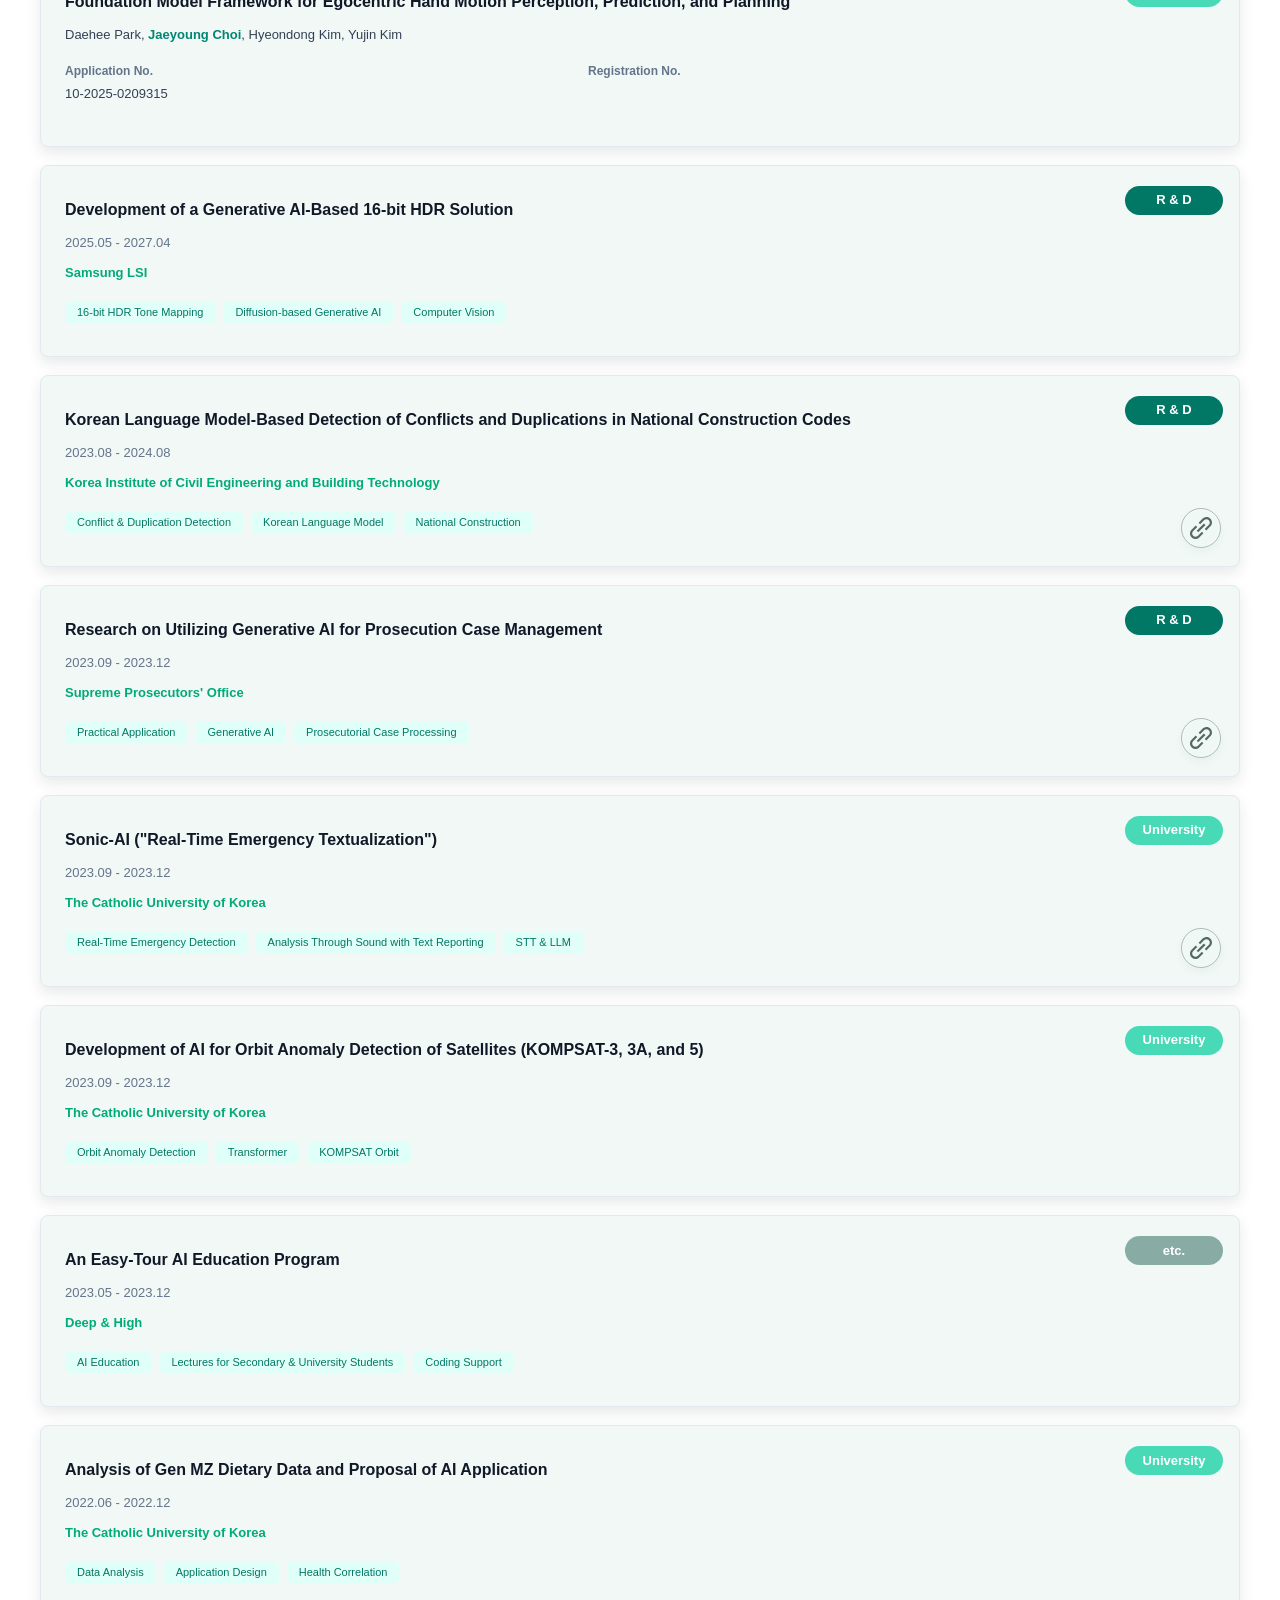
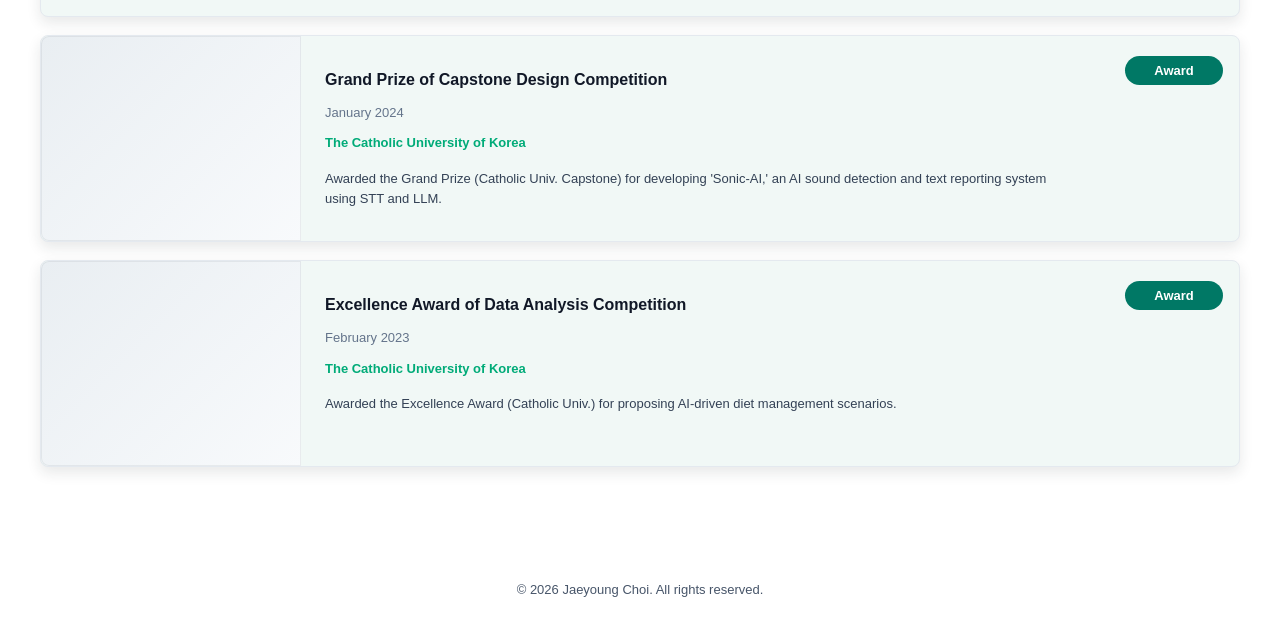
==== commit 2b0c02ae: "화사류ㅛ" ====
--- a/index.html
+++ b/index.html
@@ -22,7 +22,7 @@
   <link rel="icon" href="fig/favicon.ico?v=20260524-01" type="image/x-icon">
   <link rel="shortcut icon" href="fig/favicon.ico?v=20260524-01" type="image/x-icon">
   <link rel="stylesheet" href="css/main.css?v=20260524-09">
-  <link rel="stylesheet" href="css/full.css?v=20260524-137">
+  <link rel="stylesheet" href="css/full.css?v=20260524-138">
 </head>
 <body>
   <!-- navbar header -->
@@ -399,6 +399,6 @@
   <script src="https://cdnjs.cloudflare.com/ajax/libs/malihu-custom-scrollbar-plugin/3.1.5/jquery.mCustomScrollbar.concat.min.js"></script>
   <script src="js/content-loader.js?v=20260524-30"></script>
   <script src="js/main.js?v=20260524-20"></script>
-  <script src="js/full.js?v=20260524-35"></script>
+  <script src="js/full.js?v=20260524-36"></script>
 </body>
 </html>
--- a/css/full.css
+++ b/css/full.css
@@ -867,7 +867,7 @@
   display: flex;
   gap: 30px;
   overflow: hidden;
-  scroll-behavior: smooth;
+  scroll-behavior: auto;
   scrollbar-width: none;
 }
 
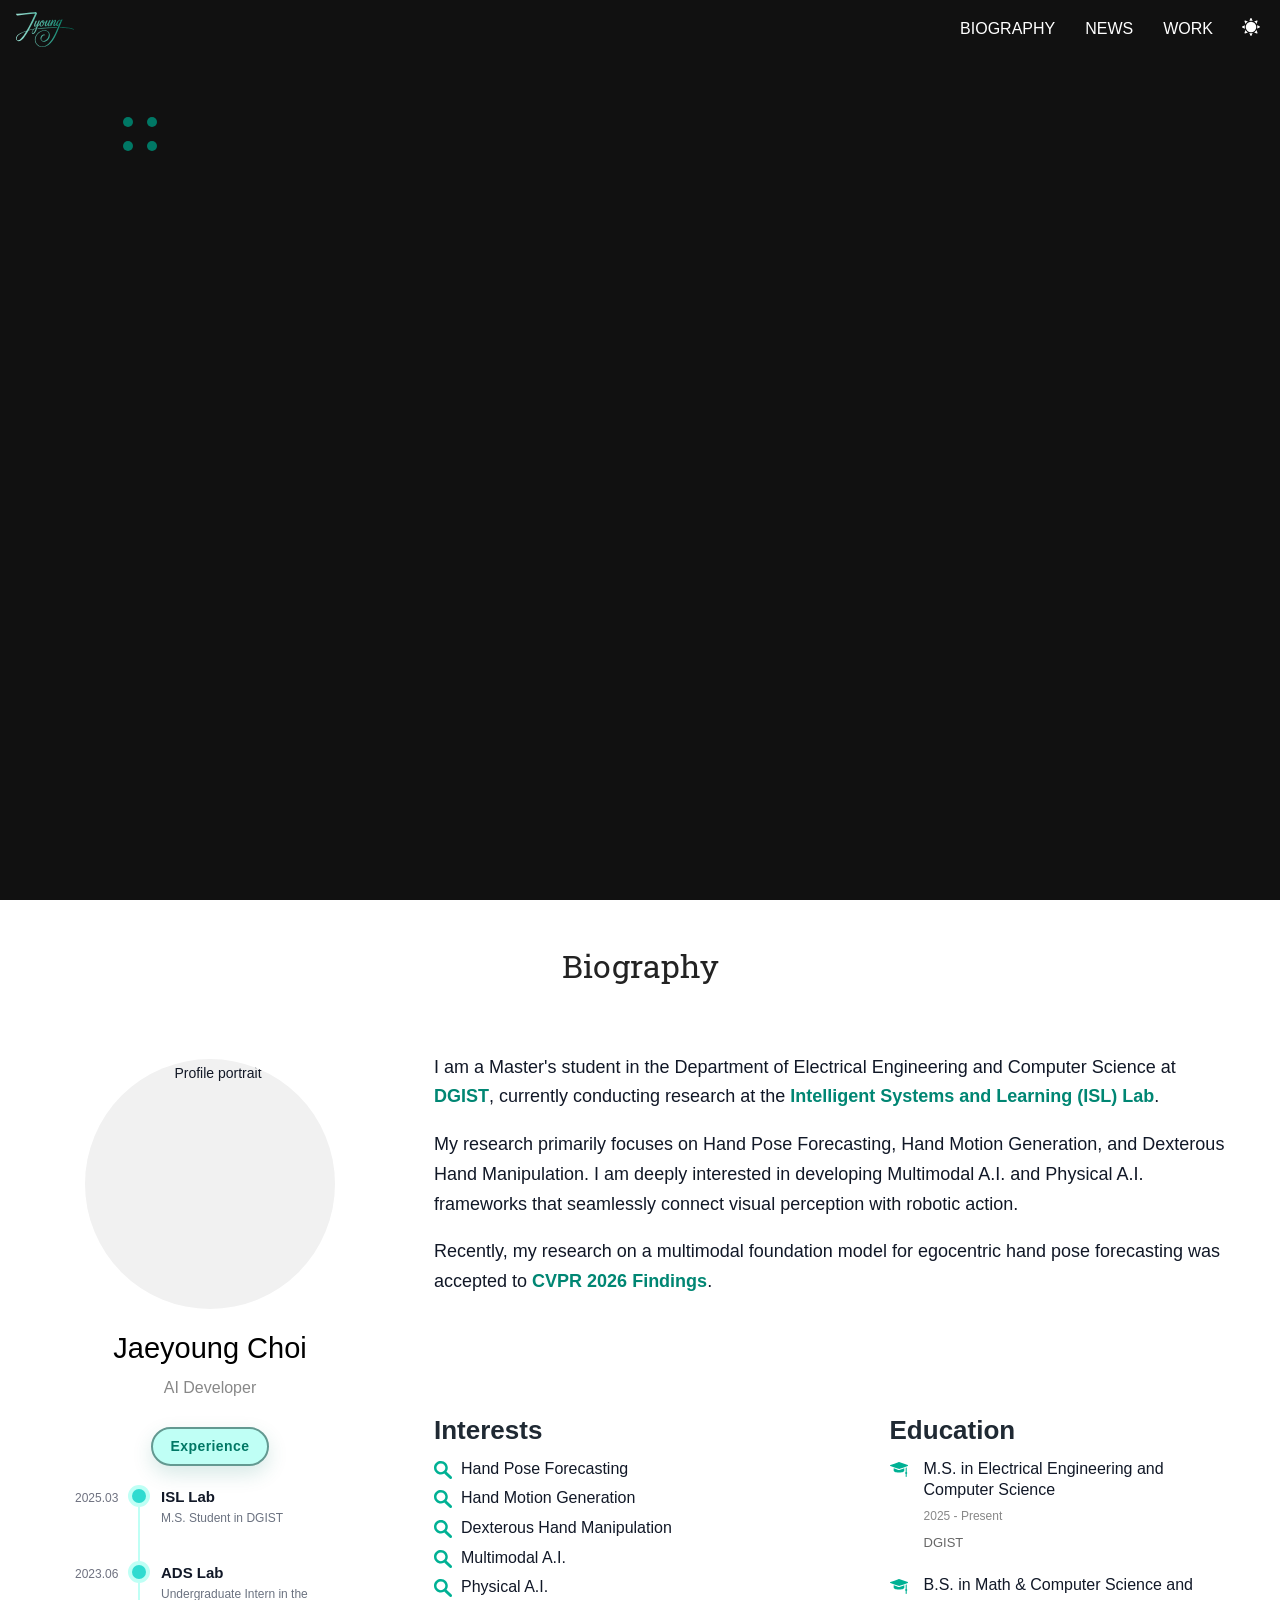
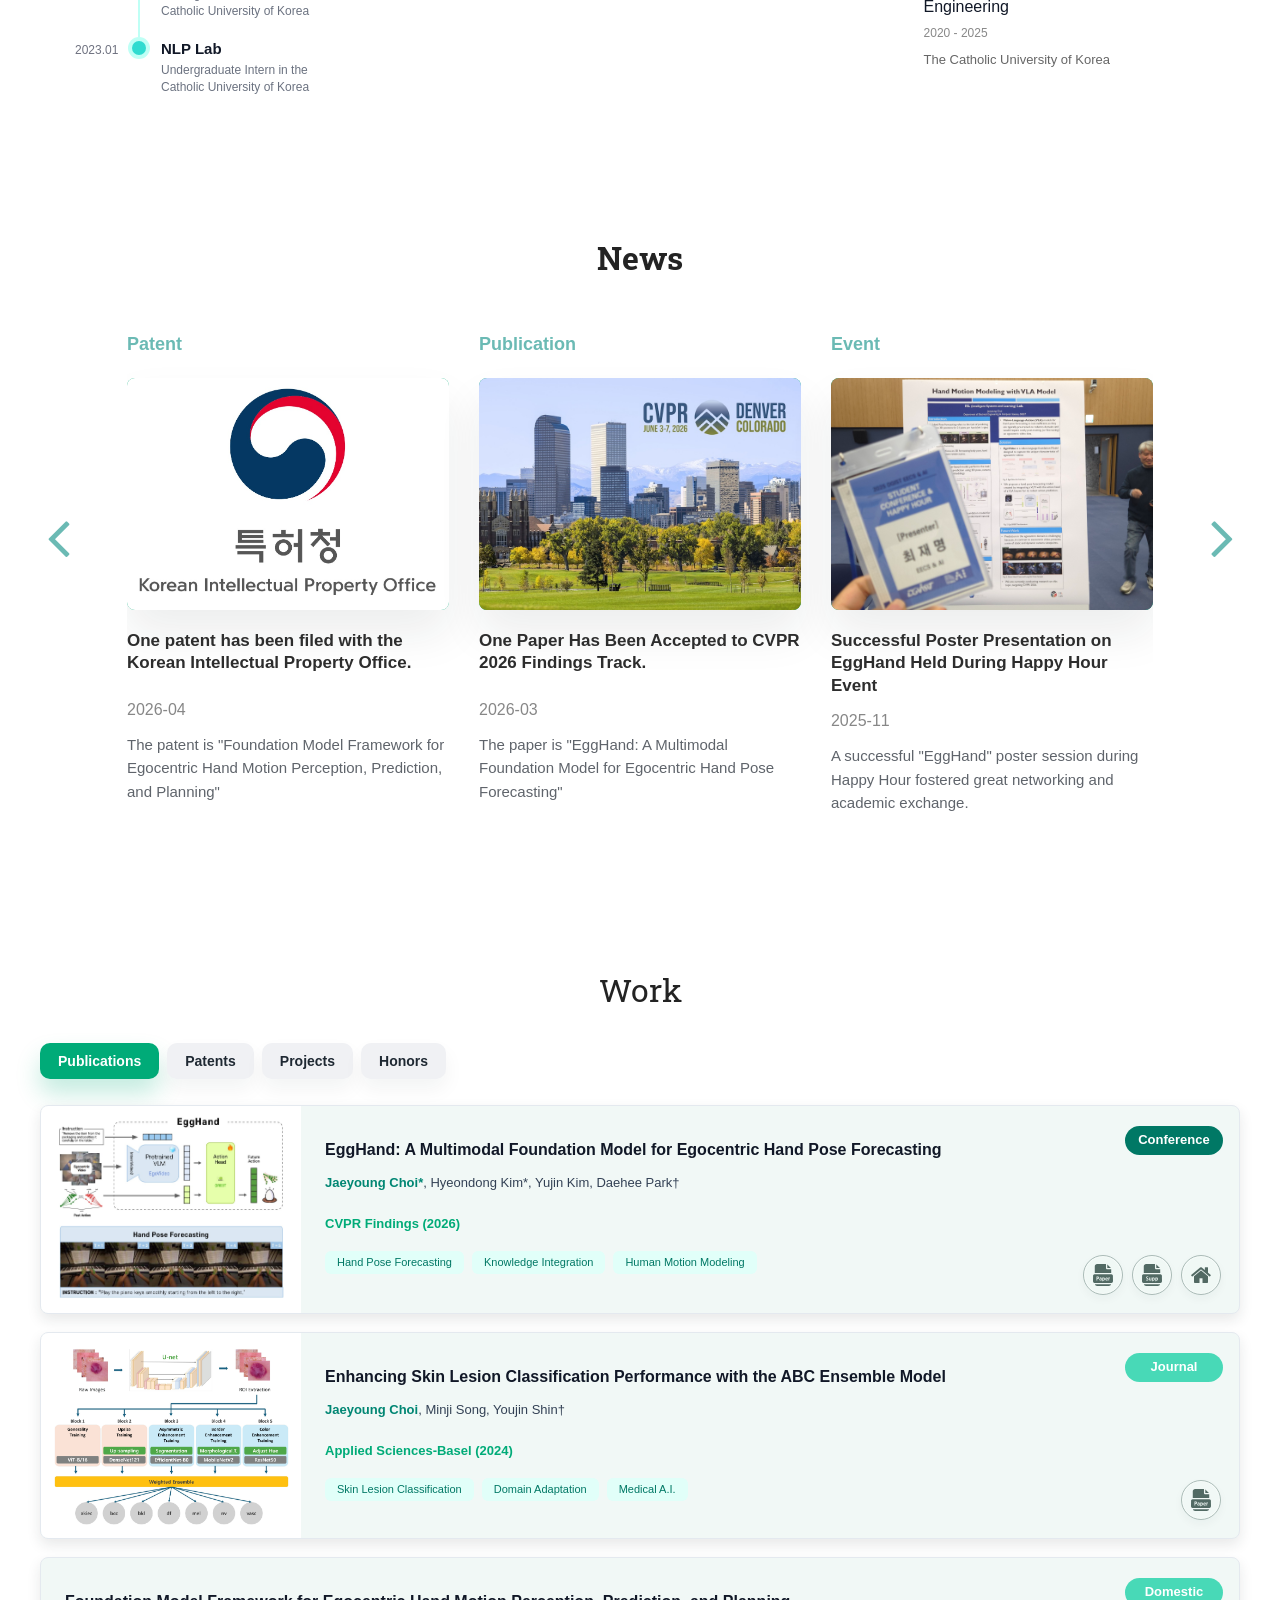
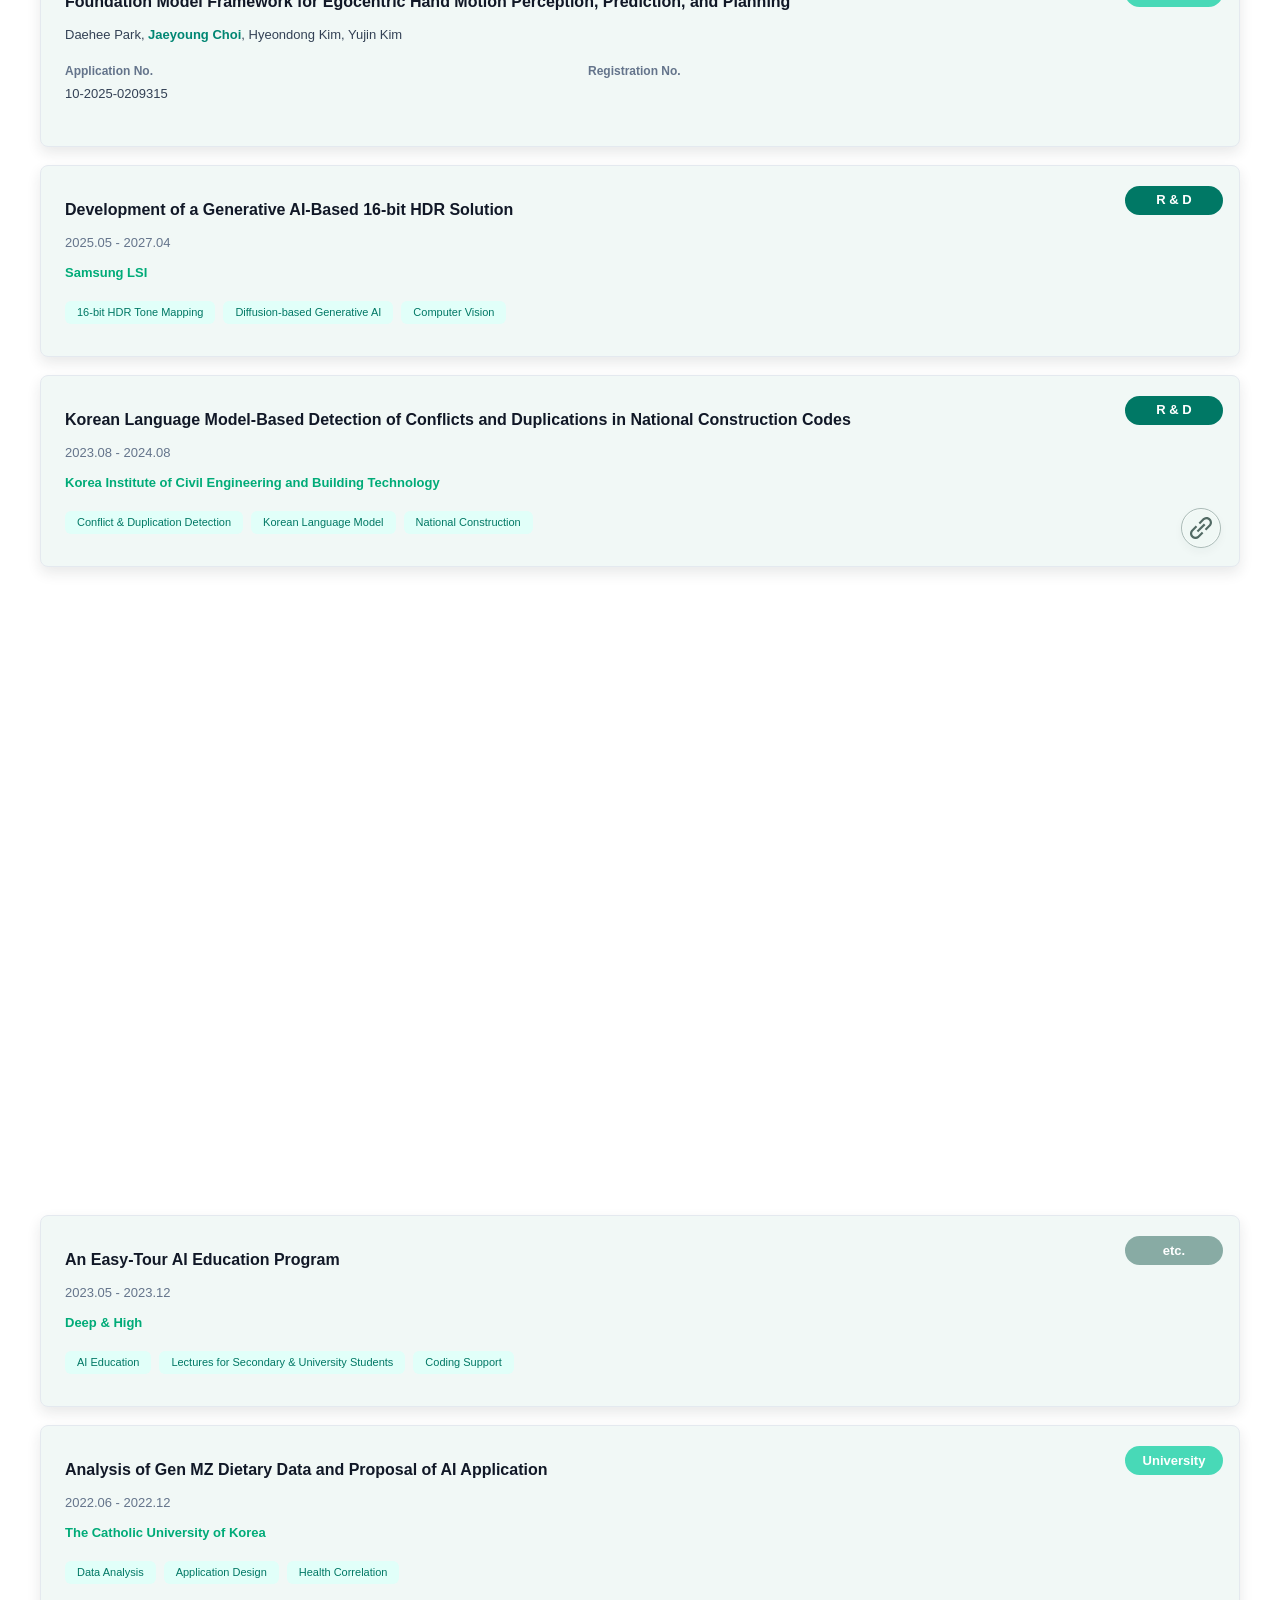
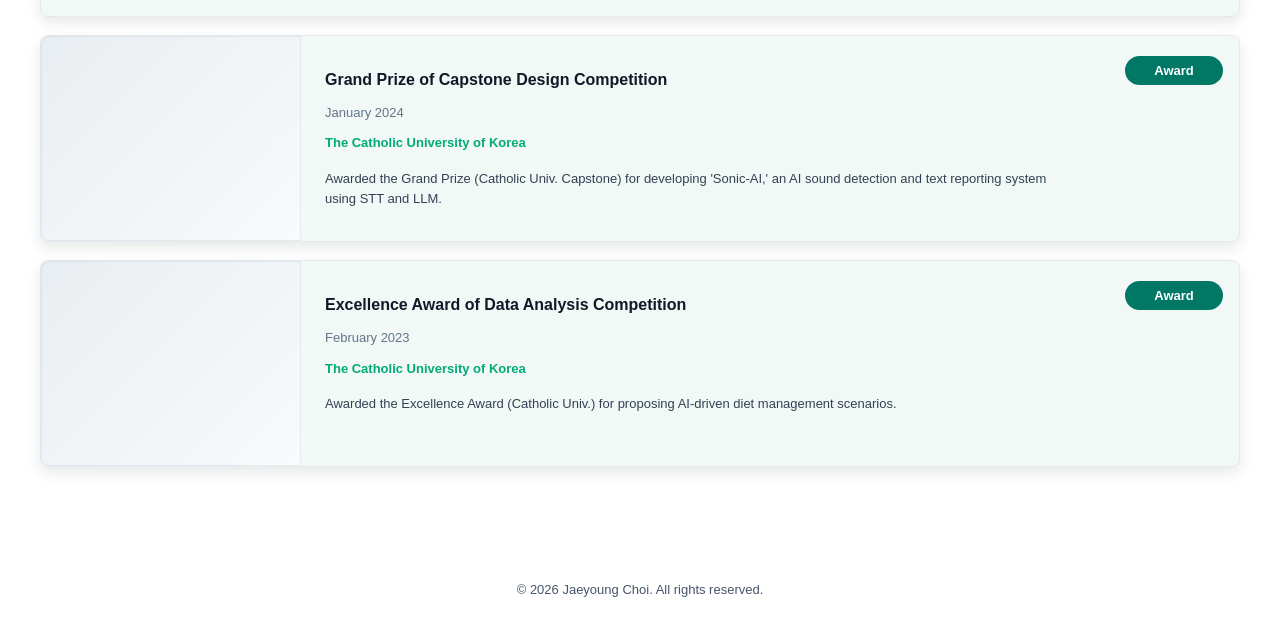
==== commit fd49db81: "모바일 스크롤" ====
--- a/index.html
+++ b/index.html
@@ -22,7 +22,7 @@
   <link rel="icon" href="fig/favicon.ico?v=20260524-01" type="image/x-icon">
   <link rel="shortcut icon" href="fig/favicon.ico?v=20260524-01" type="image/x-icon">
   <link rel="stylesheet" href="css/main.css?v=20260524-09">
-  <link rel="stylesheet" href="css/full.css?v=20260524-138">
+  <link rel="stylesheet" href="css/full.css?v=20260524-139">
 </head>
 <body>
   <!-- navbar header -->
@@ -398,7 +398,7 @@
   <script src="https://cdnjs.cloudflare.com/ajax/libs/mobile-detect/1.4.5/mobile-detect.min.js"></script>
   <script src="https://cdnjs.cloudflare.com/ajax/libs/malihu-custom-scrollbar-plugin/3.1.5/jquery.mCustomScrollbar.concat.min.js"></script>
   <script src="js/content-loader.js?v=20260524-30"></script>
-  <script src="js/main.js?v=20260524-20"></script>
+  <script src="js/main.js?v=20260524-21"></script>
   <script src="js/full.js?v=20260524-36"></script>
 </body>
 </html>
--- a/css/full.css
+++ b/css/full.css
@@ -1691,10 +1691,23 @@
     pointer-events: auto;
   }
 
+  .embedded-home,
+  .home-embed,
+  .embedded-home .wrapper,
+  .embedded-home .wrapper .container,
+  .embedded-home .template,
+  .embedded-home .template main,
   .embedded-home canvas {
     pointer-events: none;
     -ms-touch-action: pan-y;
     touch-action: pan-y;
+  }
+
+  .embedded-home .template main,
+  .embedded-home .template main a,
+  .embedded-home .home-social-link,
+  .embedded-home .home-stats {
+    pointer-events: auto;
   }
 }
 
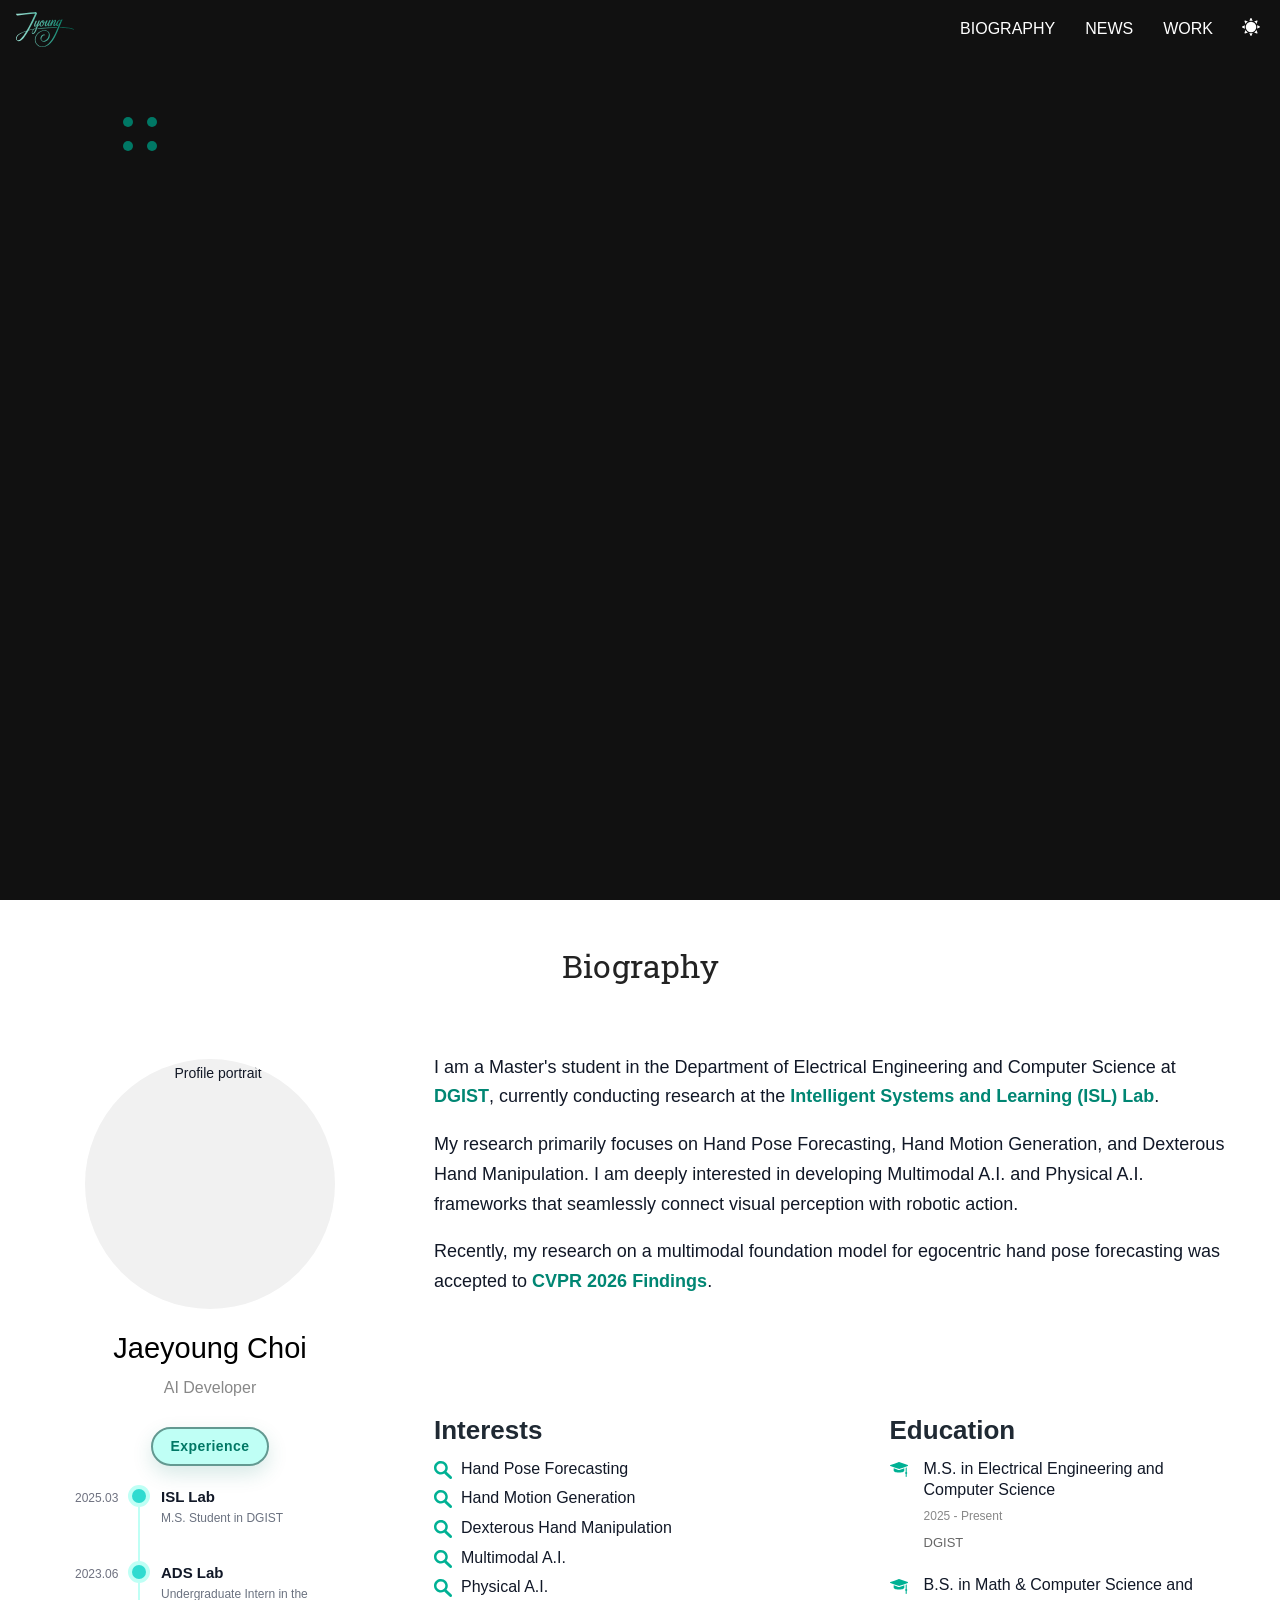
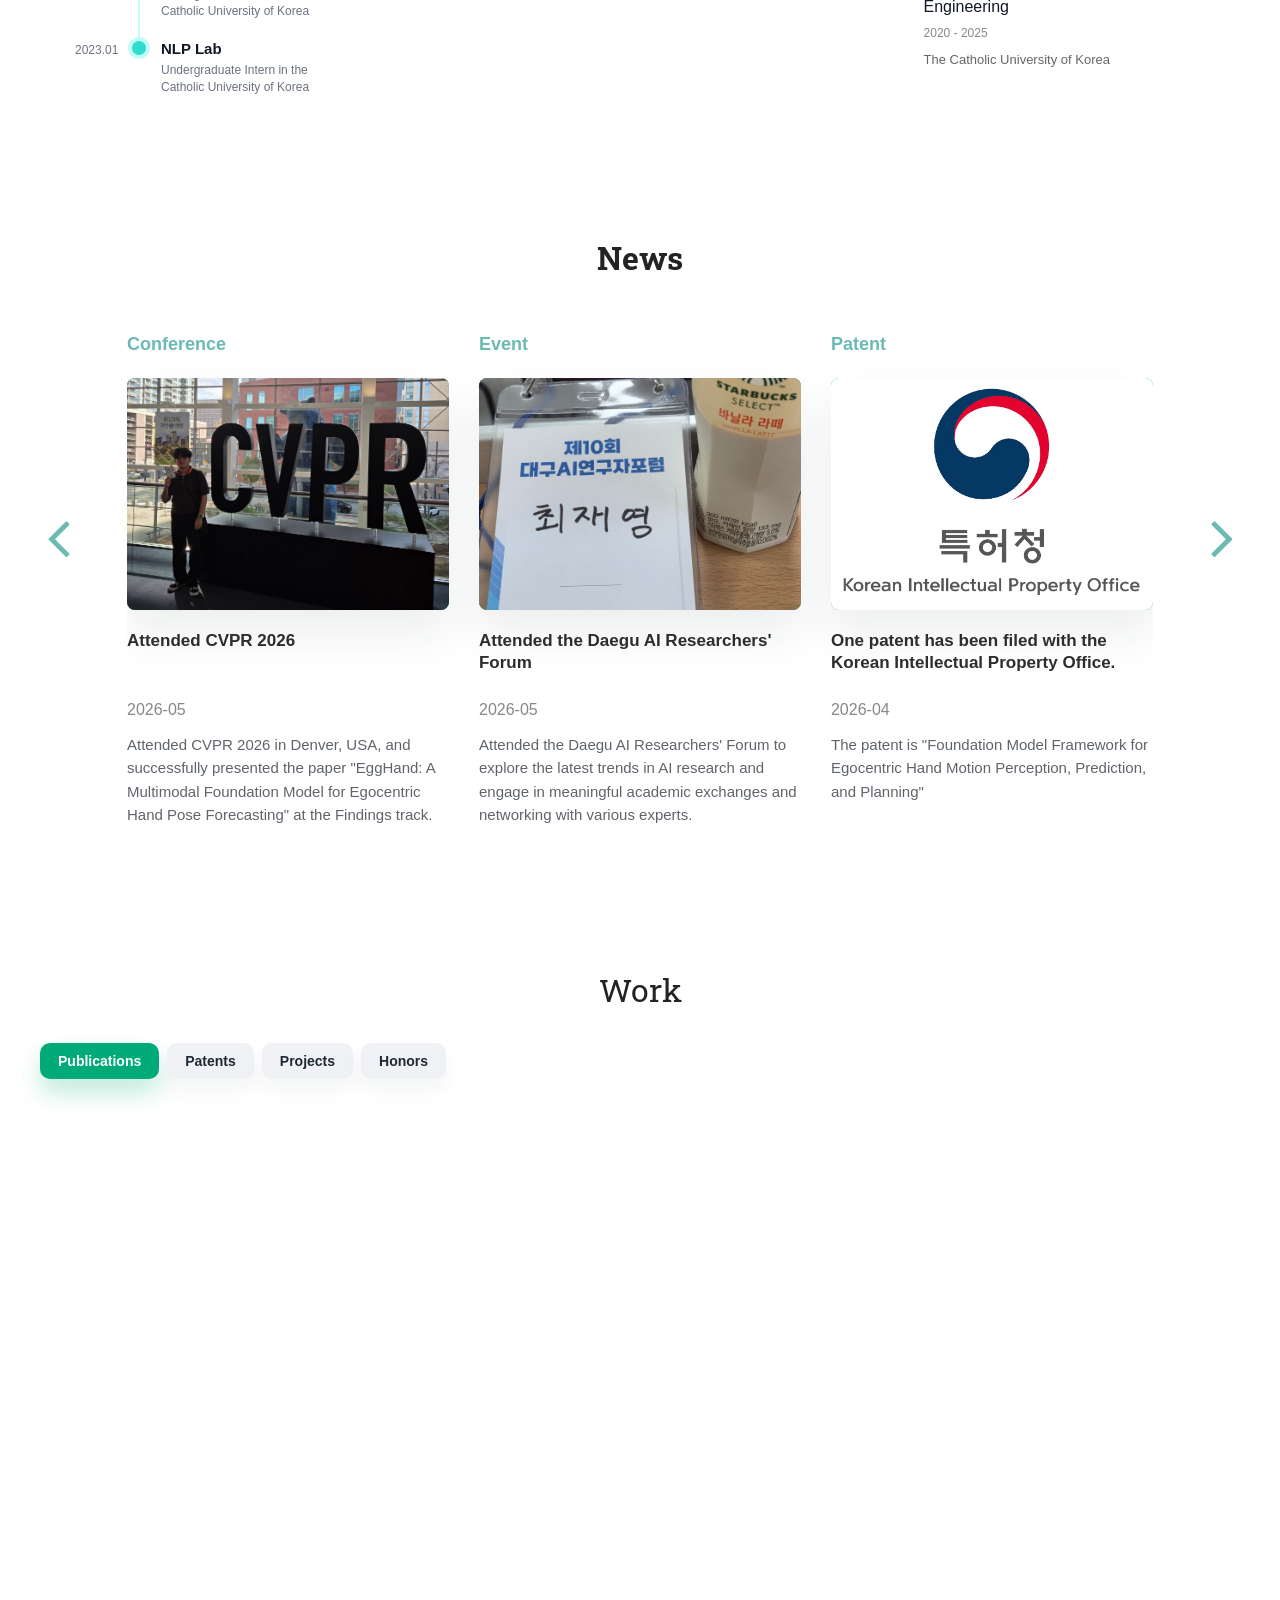
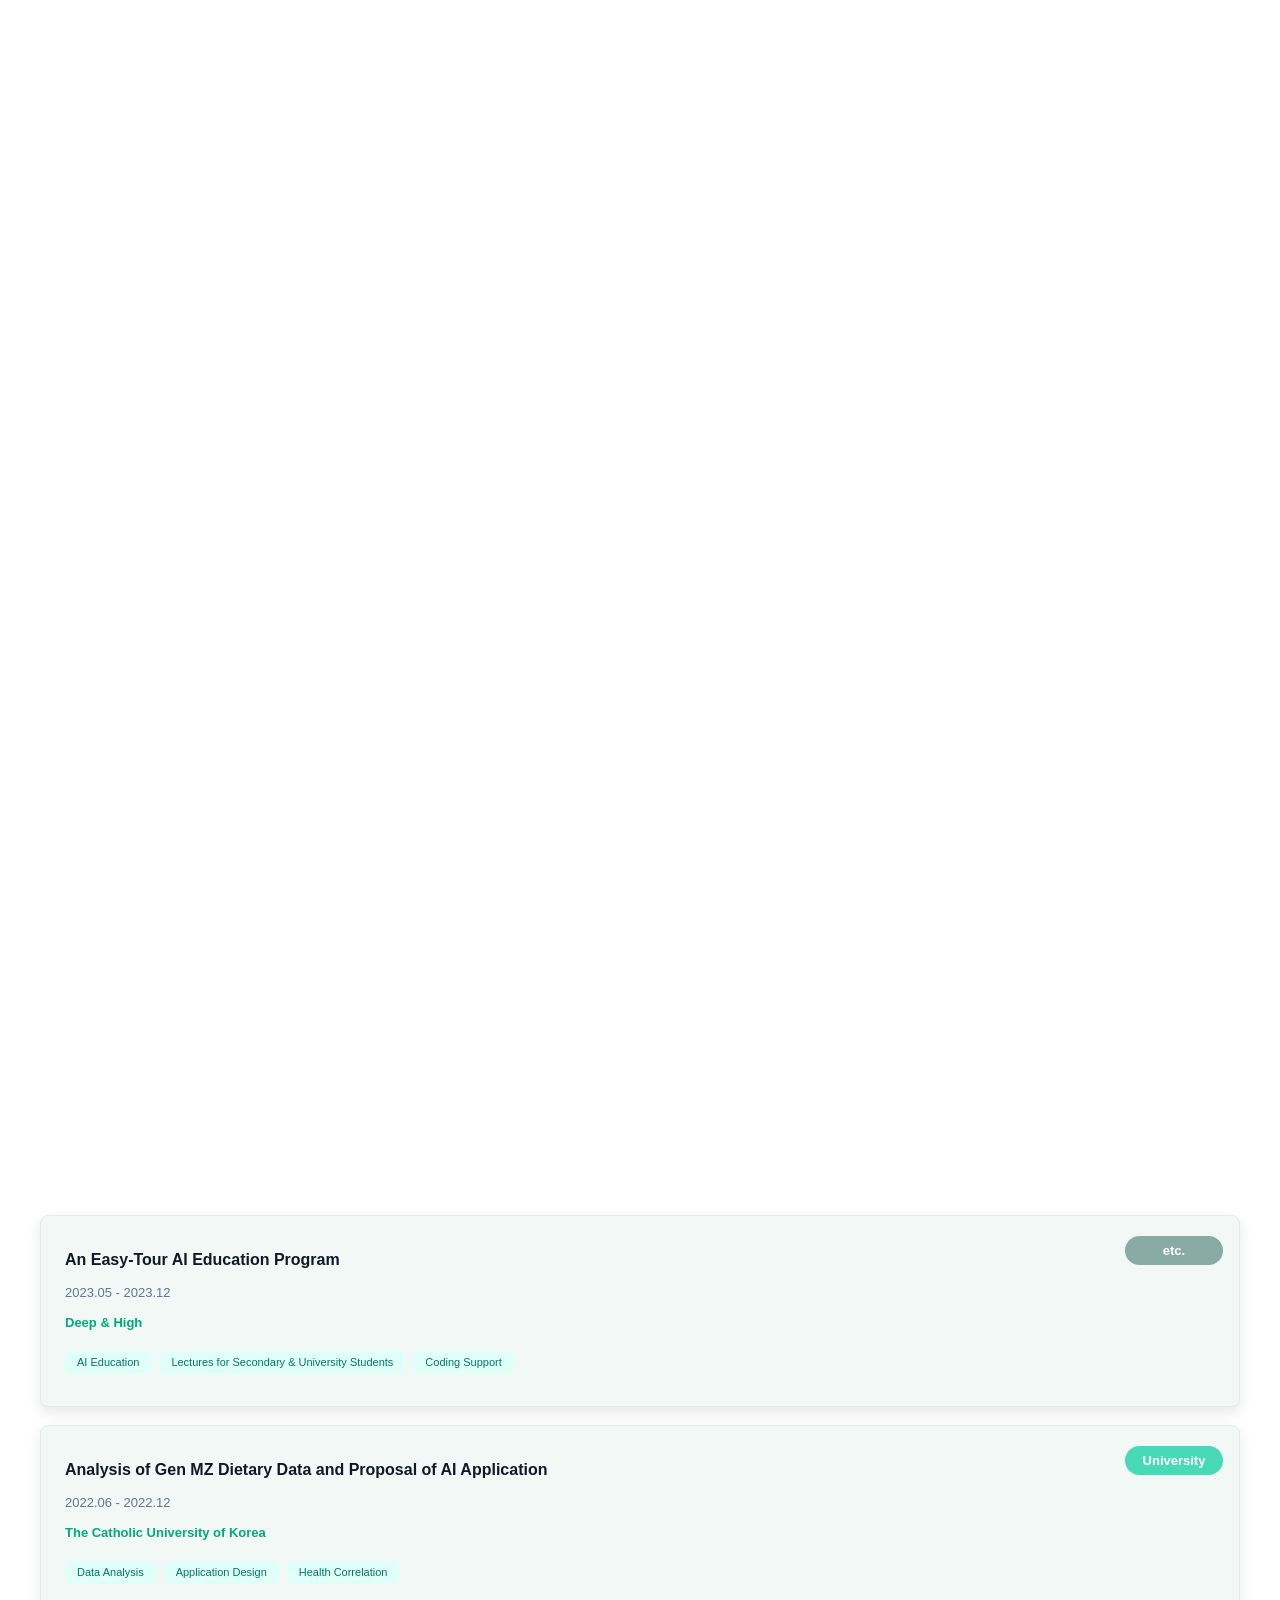
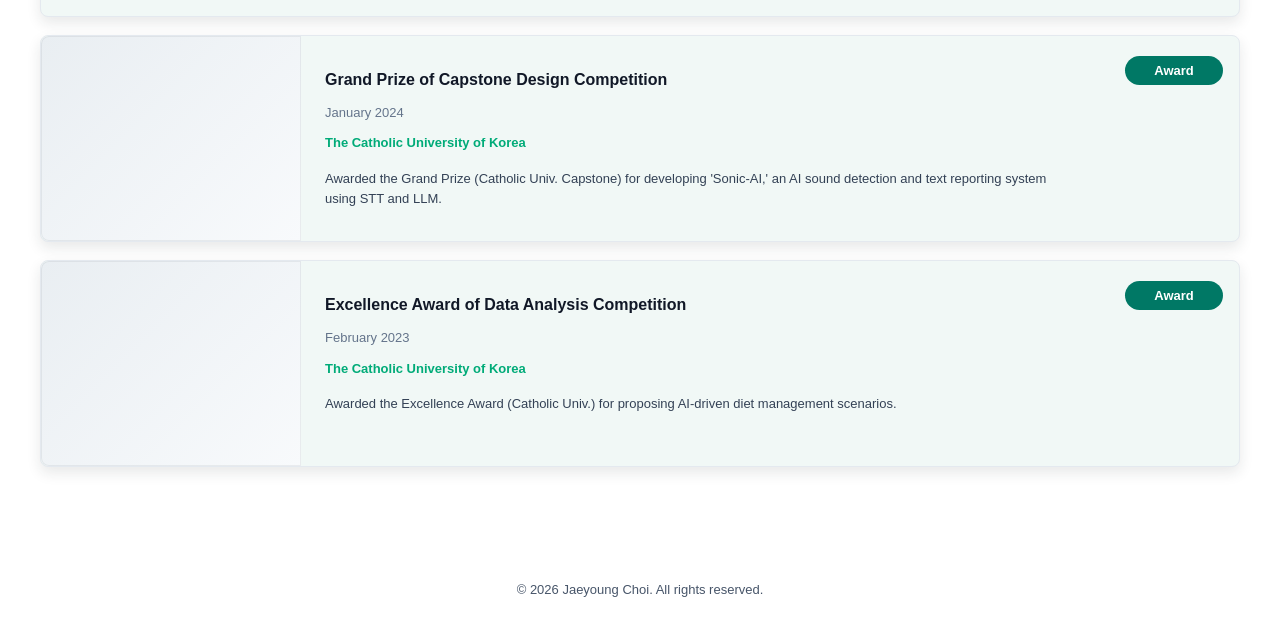
==== commit e765147a: "update cv and index.html" ====
--- a/index.html
+++ b/index.html
@@ -398,7 +398,7 @@
   <script src="https://cdnjs.cloudflare.com/ajax/libs/mobile-detect/1.4.5/mobile-detect.min.js"></script>
   <script src="https://cdnjs.cloudflare.com/ajax/libs/malihu-custom-scrollbar-plugin/3.1.5/jquery.mCustomScrollbar.concat.min.js"></script>
   <script src="js/content-loader.js?v=20260524-30"></script>
-  <script src="js/main.js?v=20260524-21"></script>
+  <script src="js/main.js?v=20260623-01"></script>
   <script src="js/full.js?v=20260524-36"></script>
 </body>
 </html>
